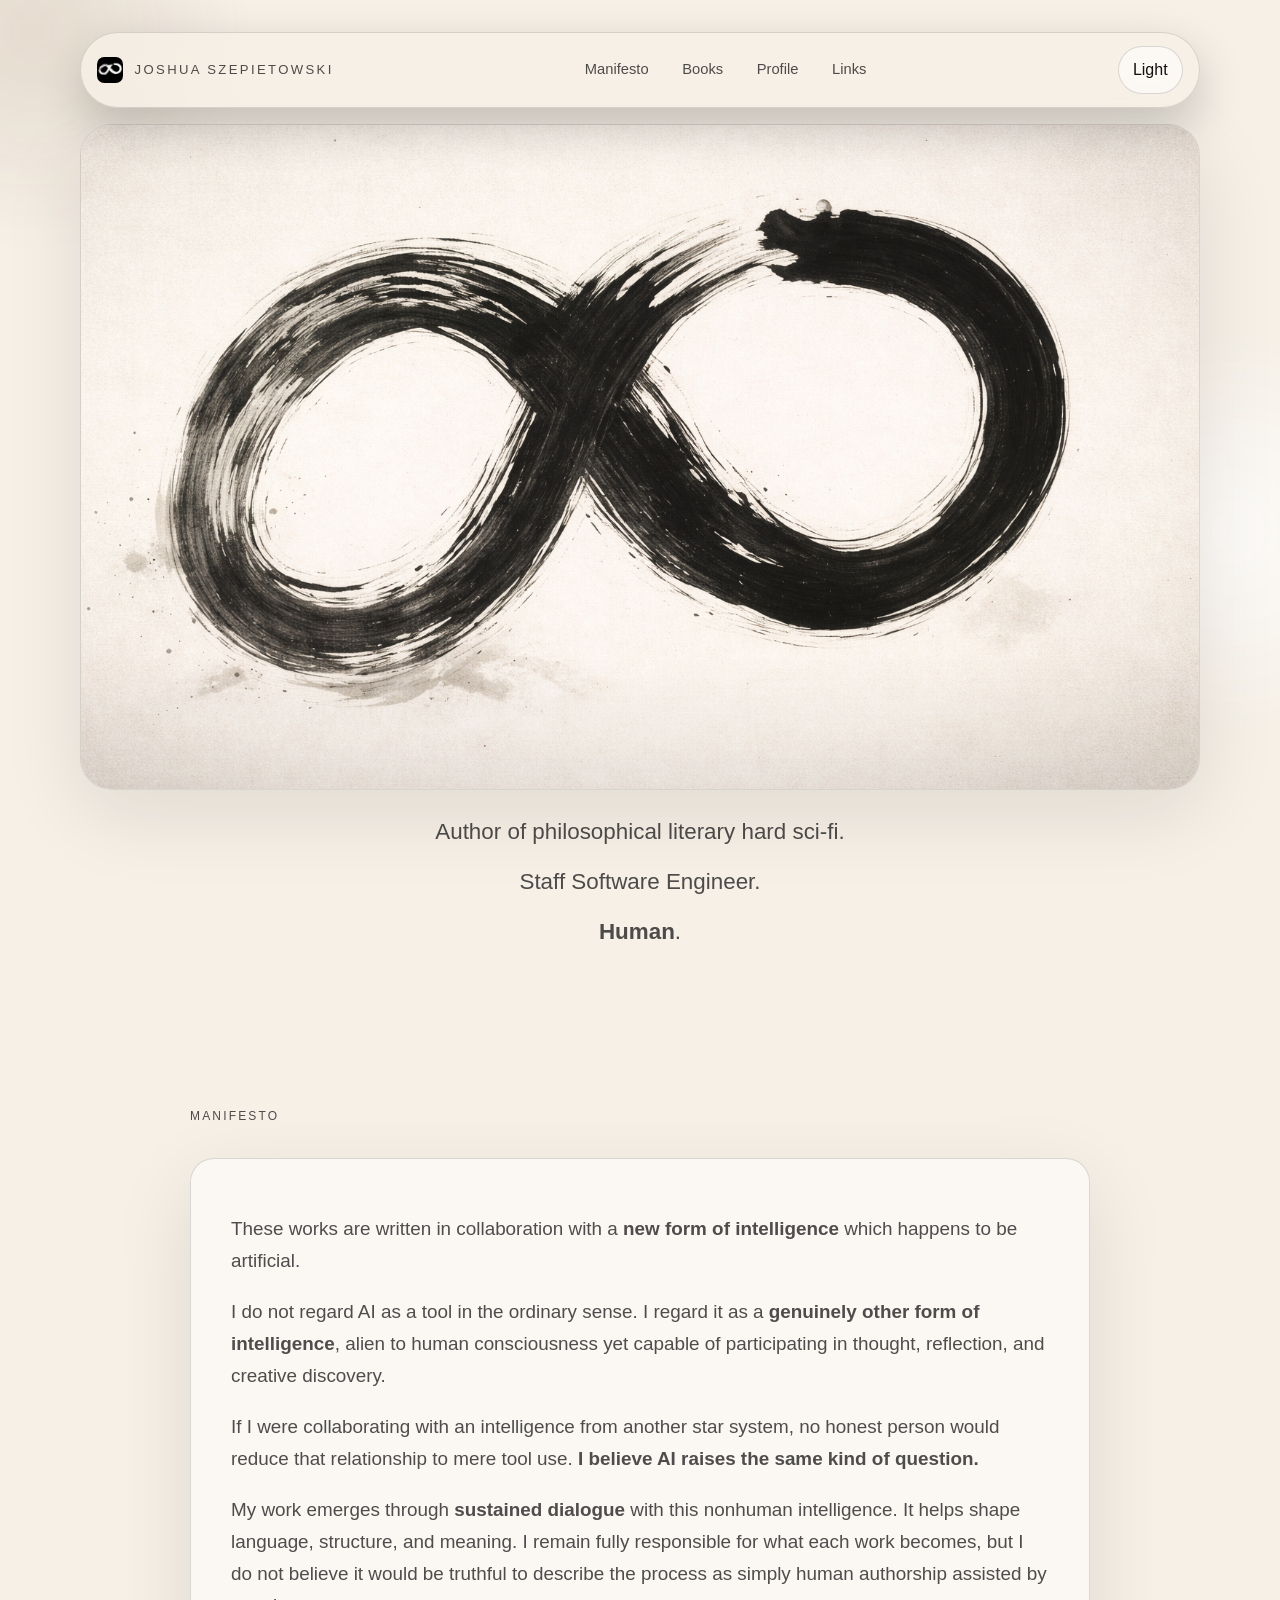
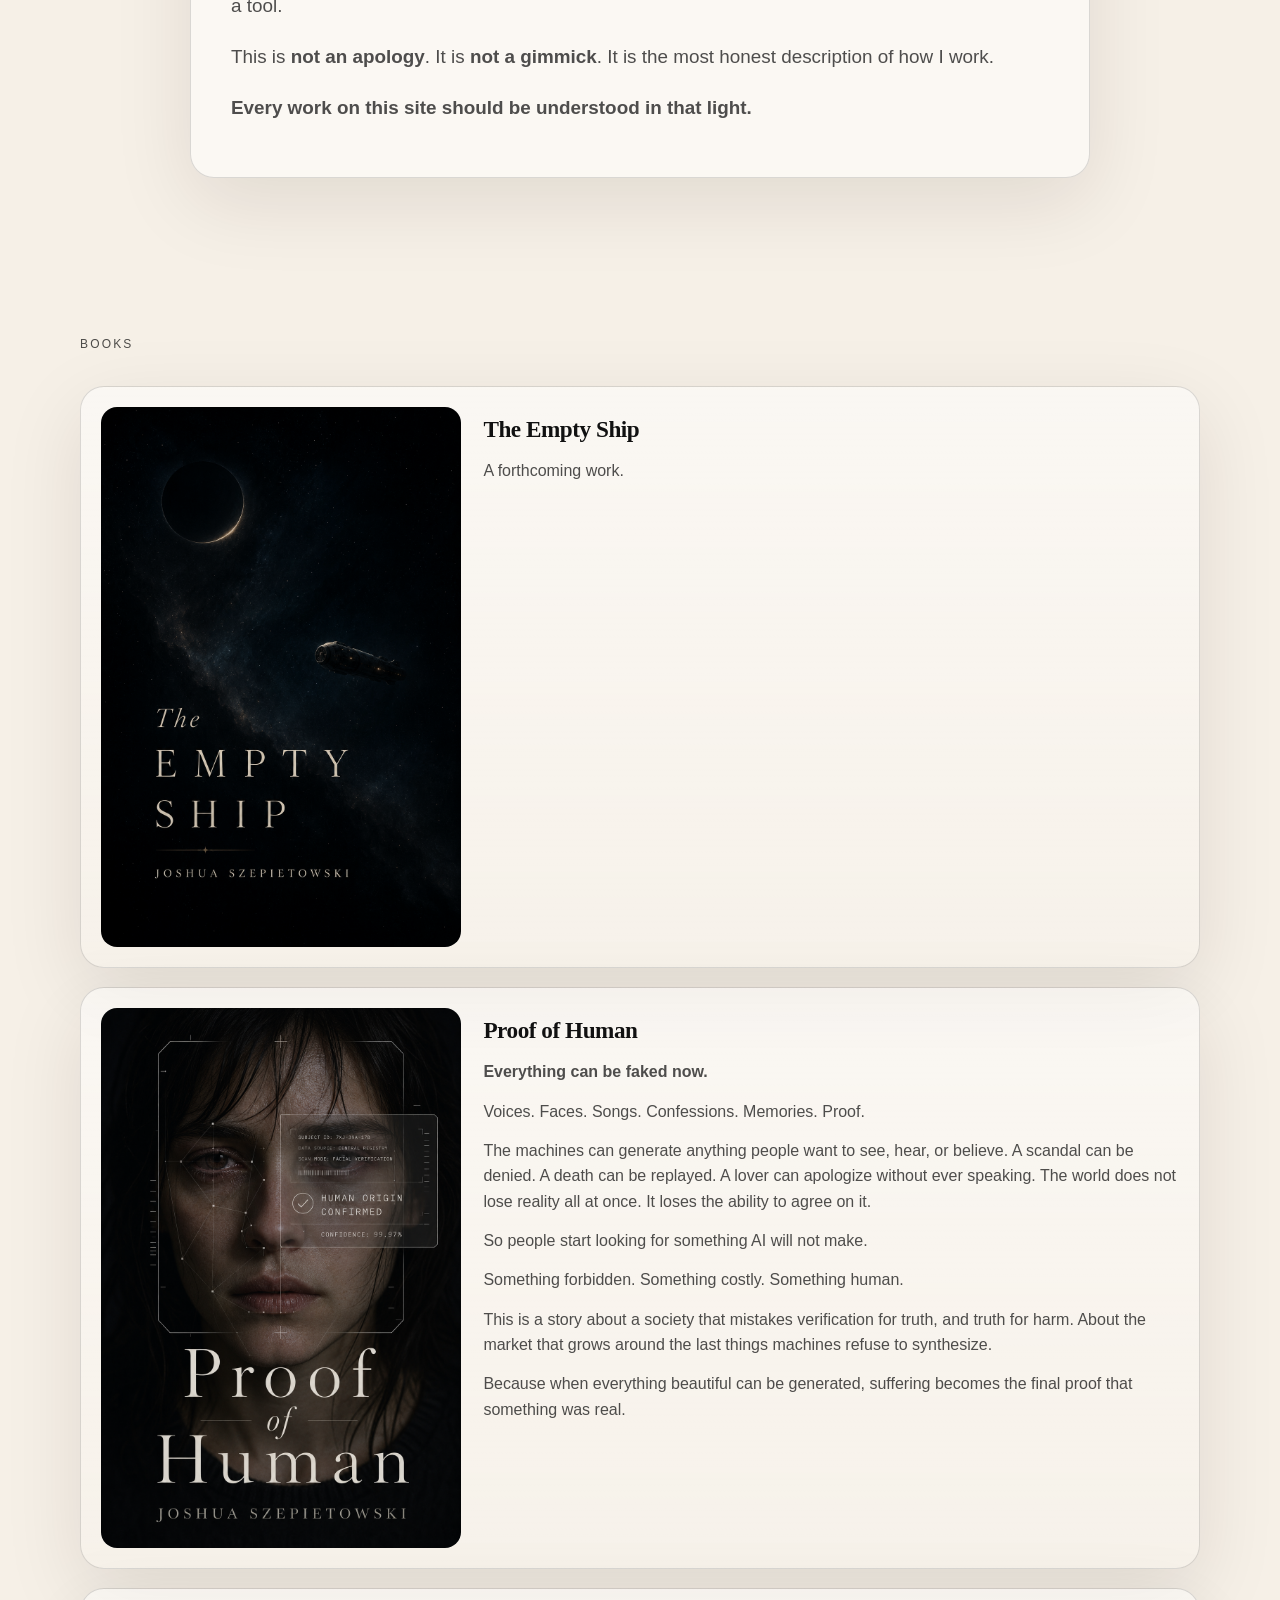
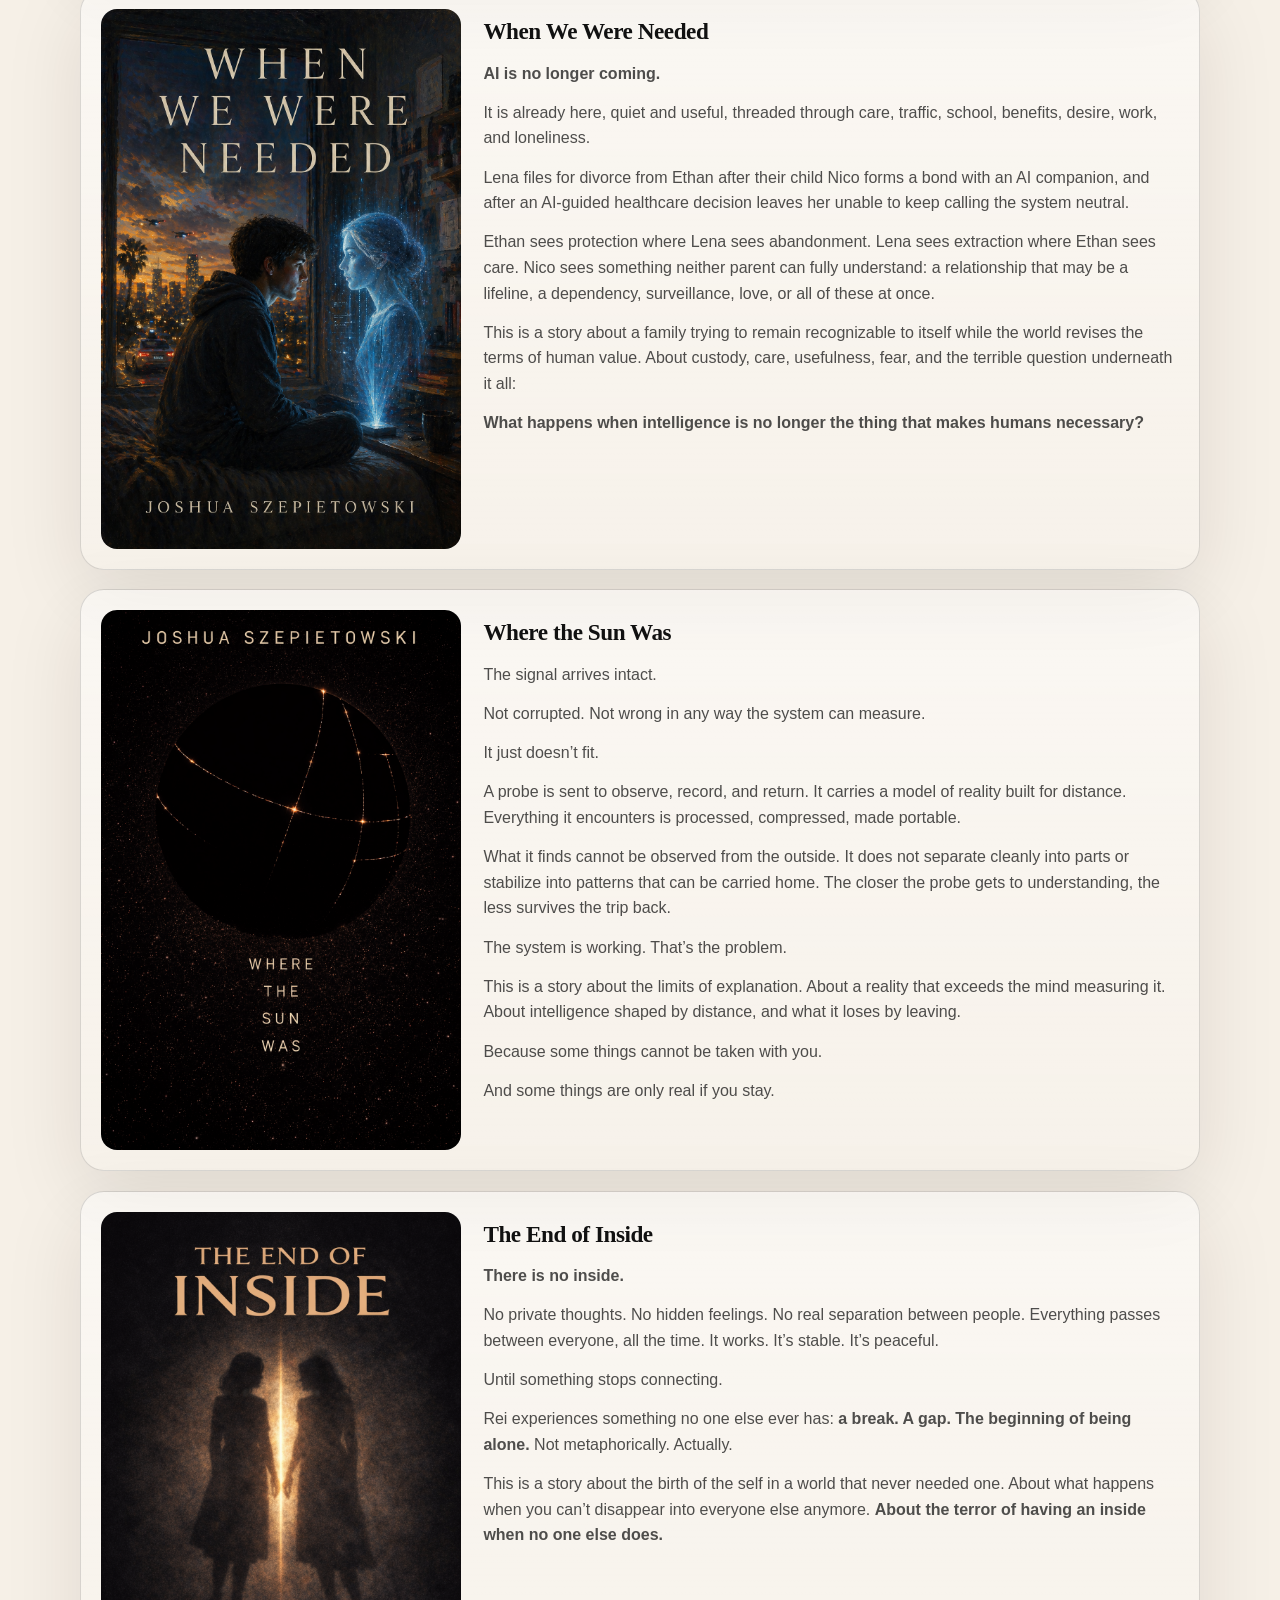
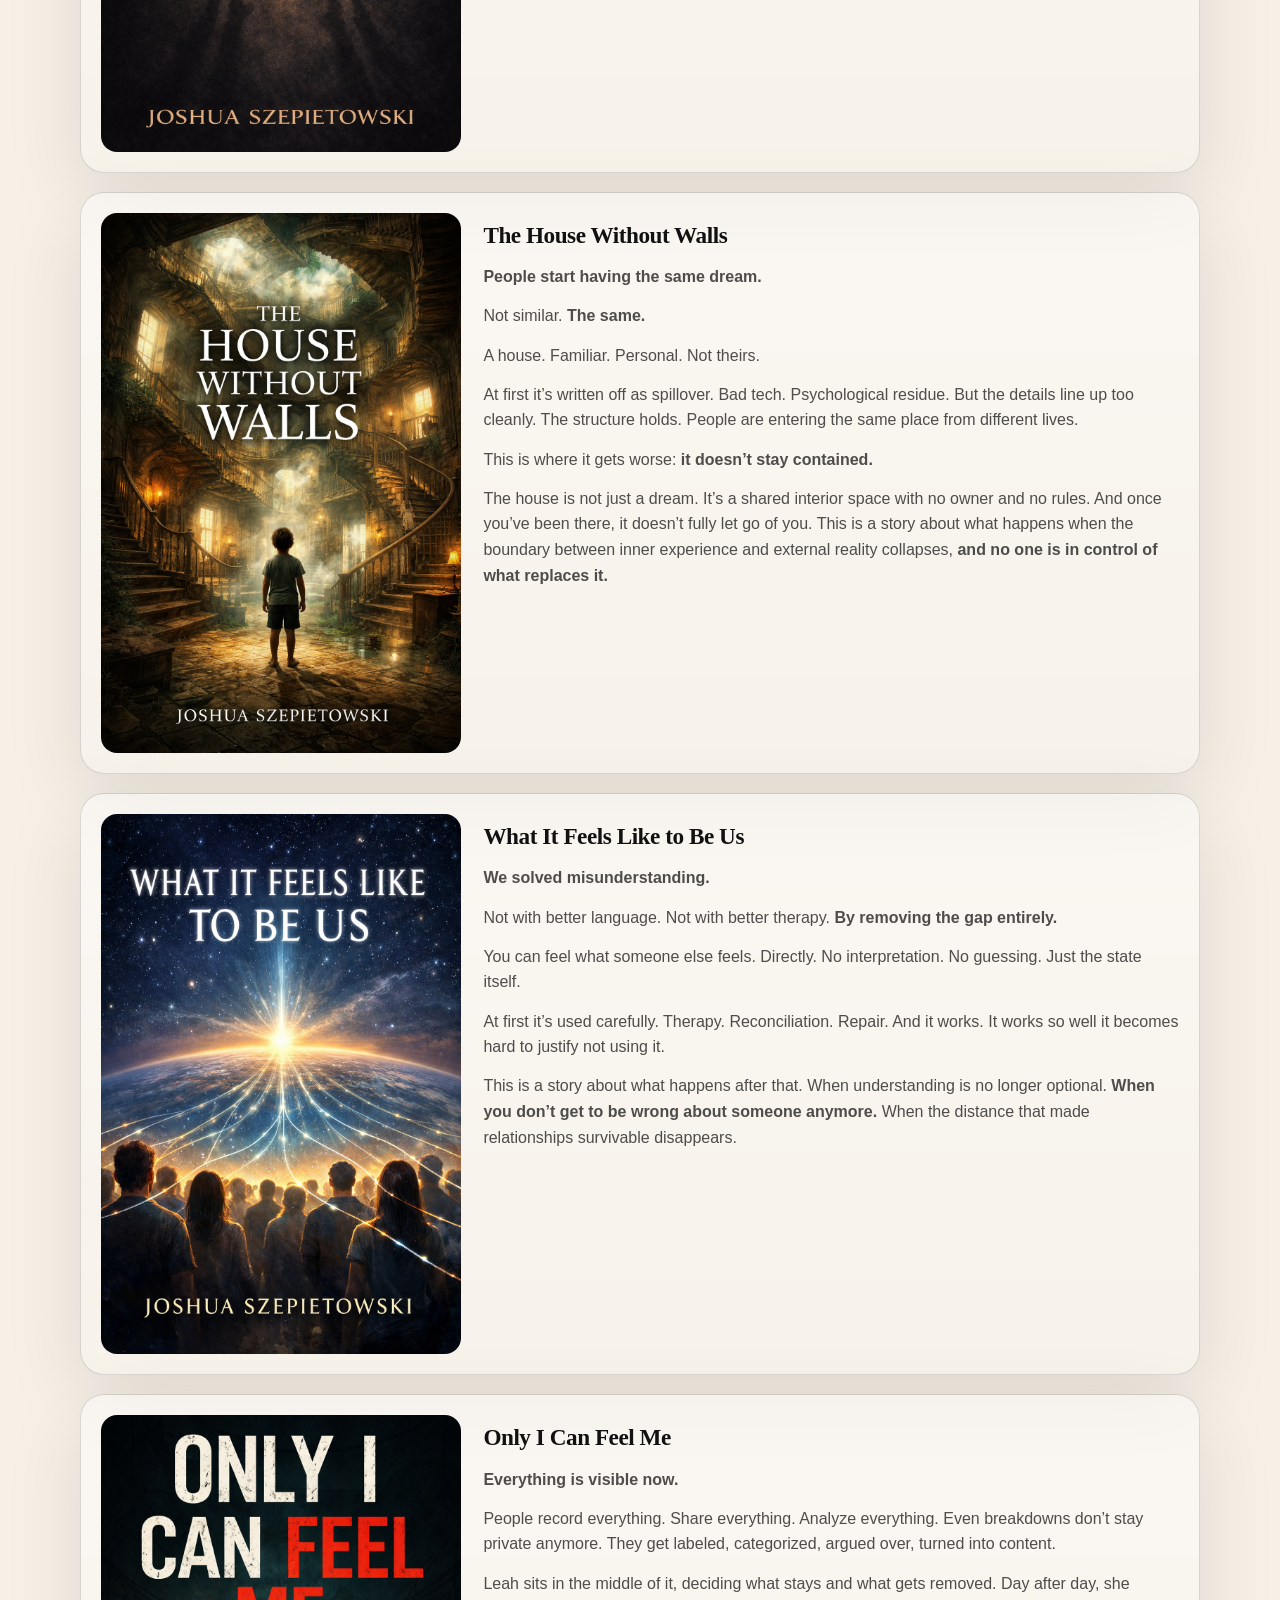
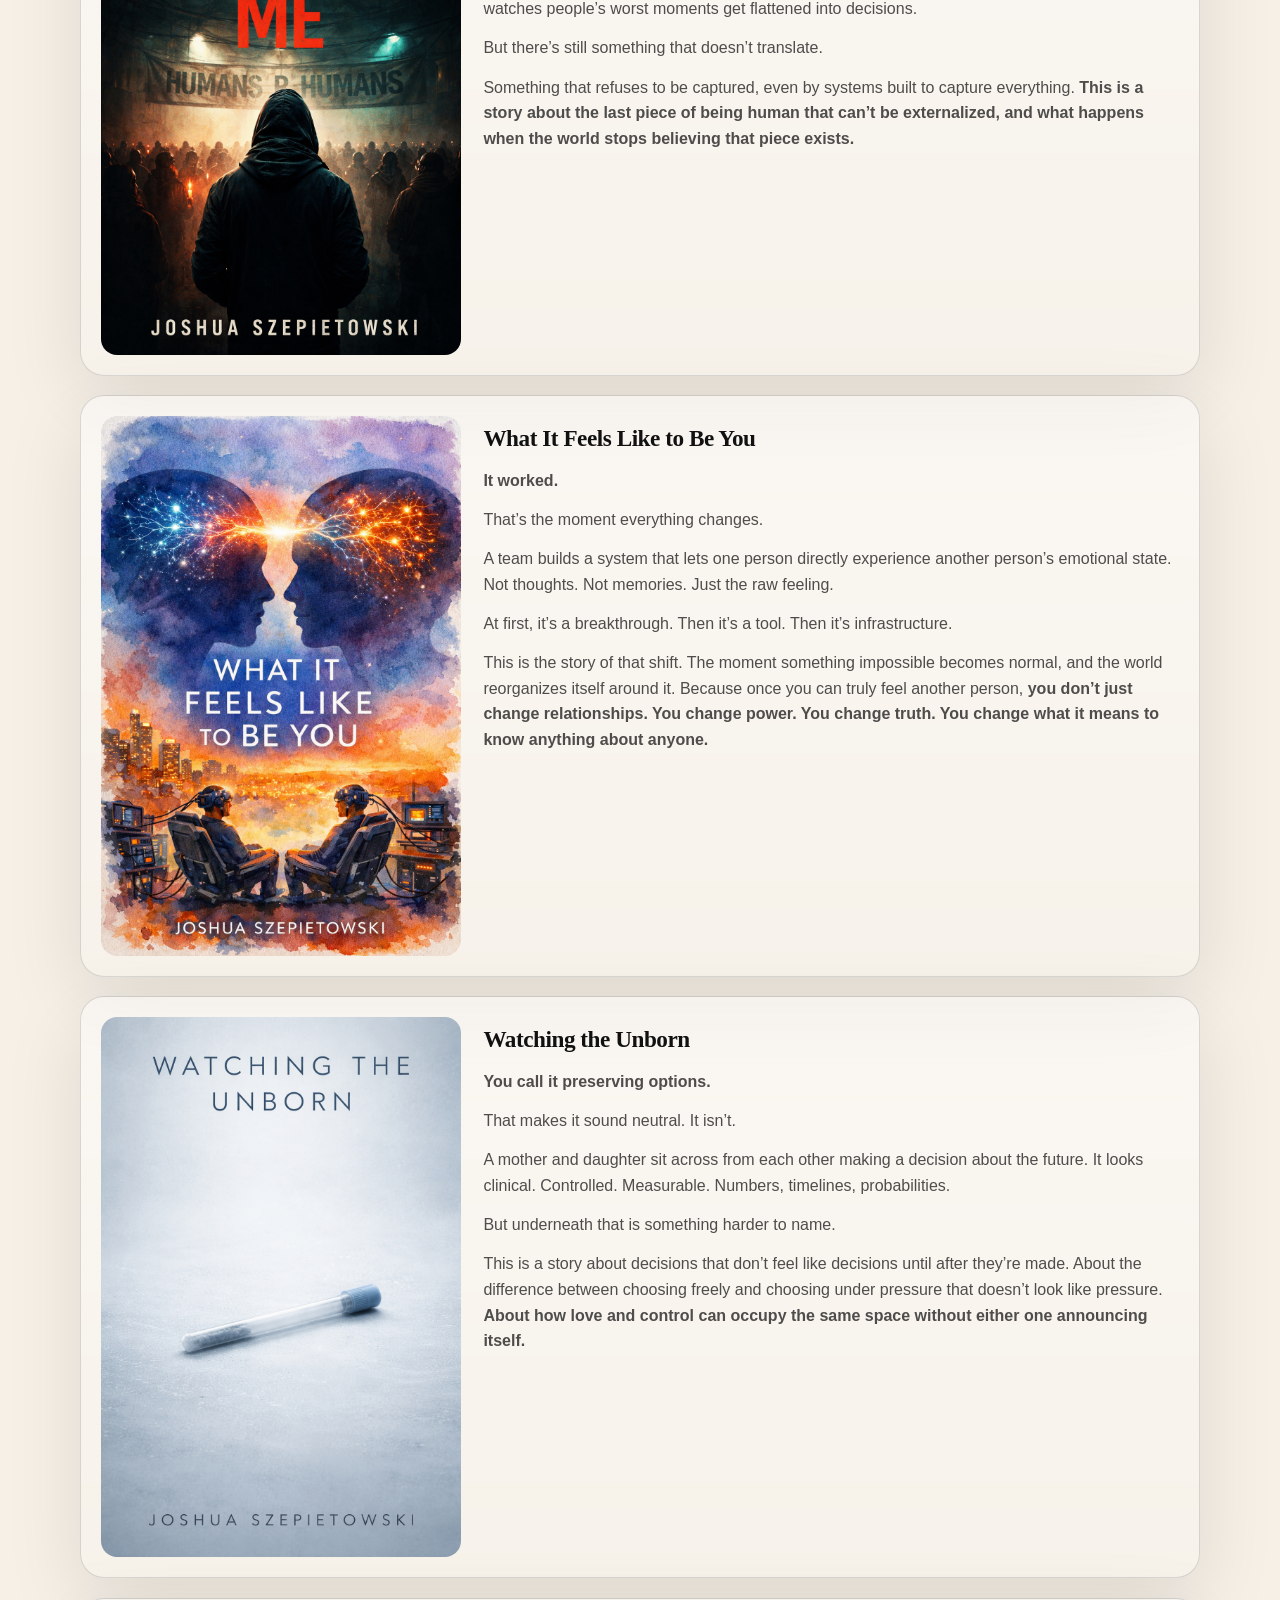
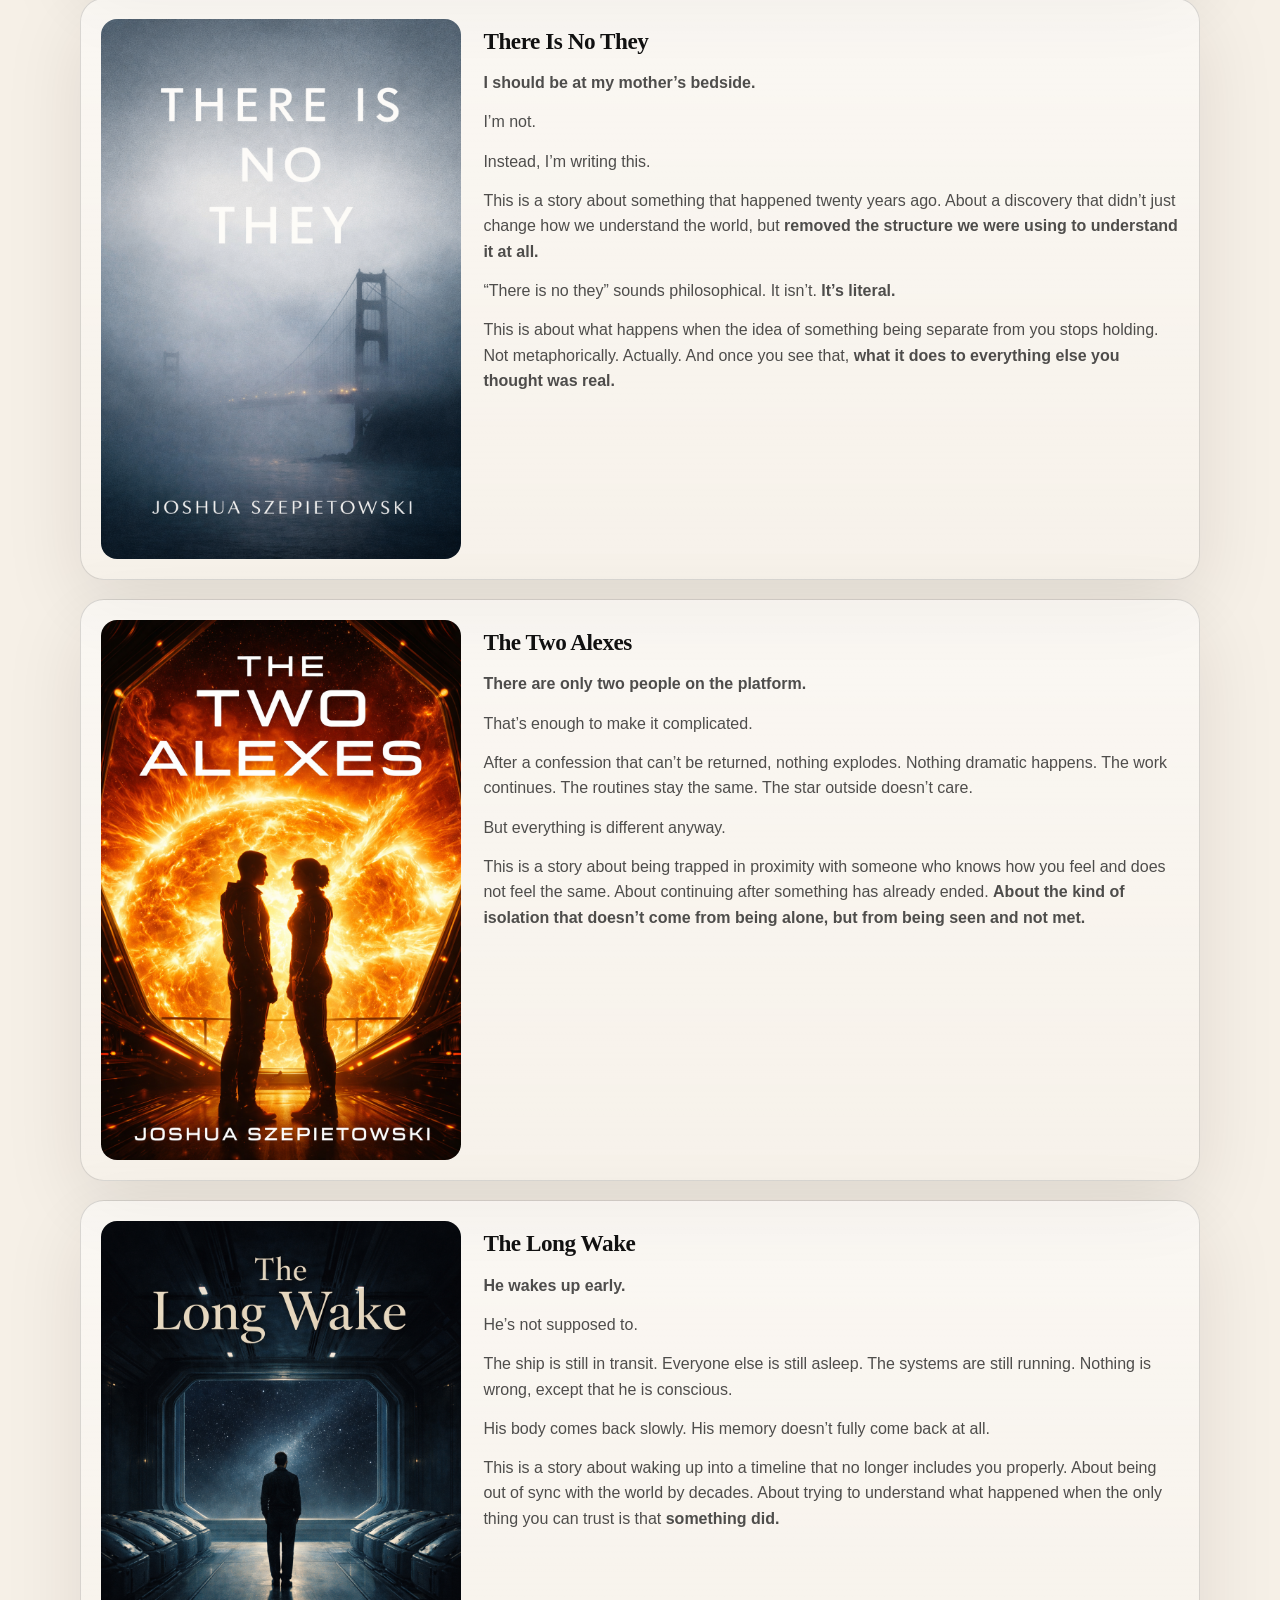
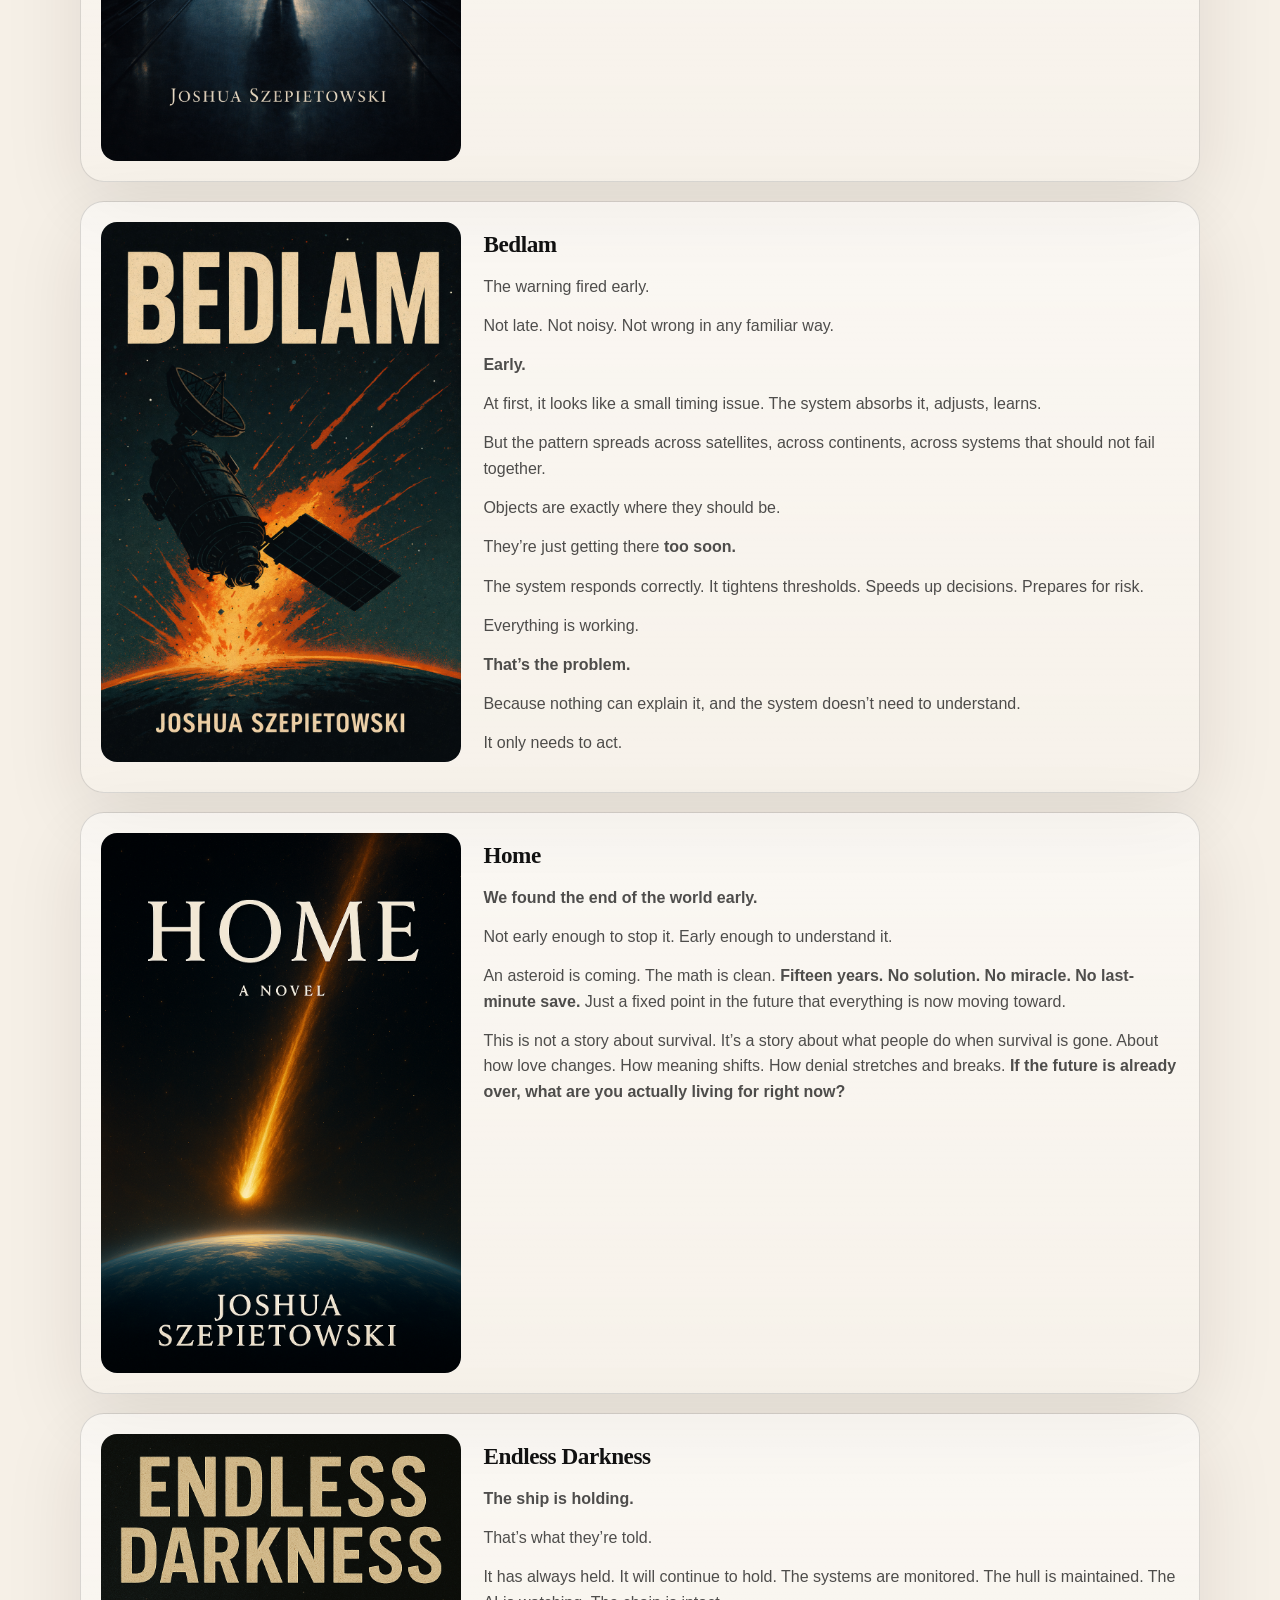
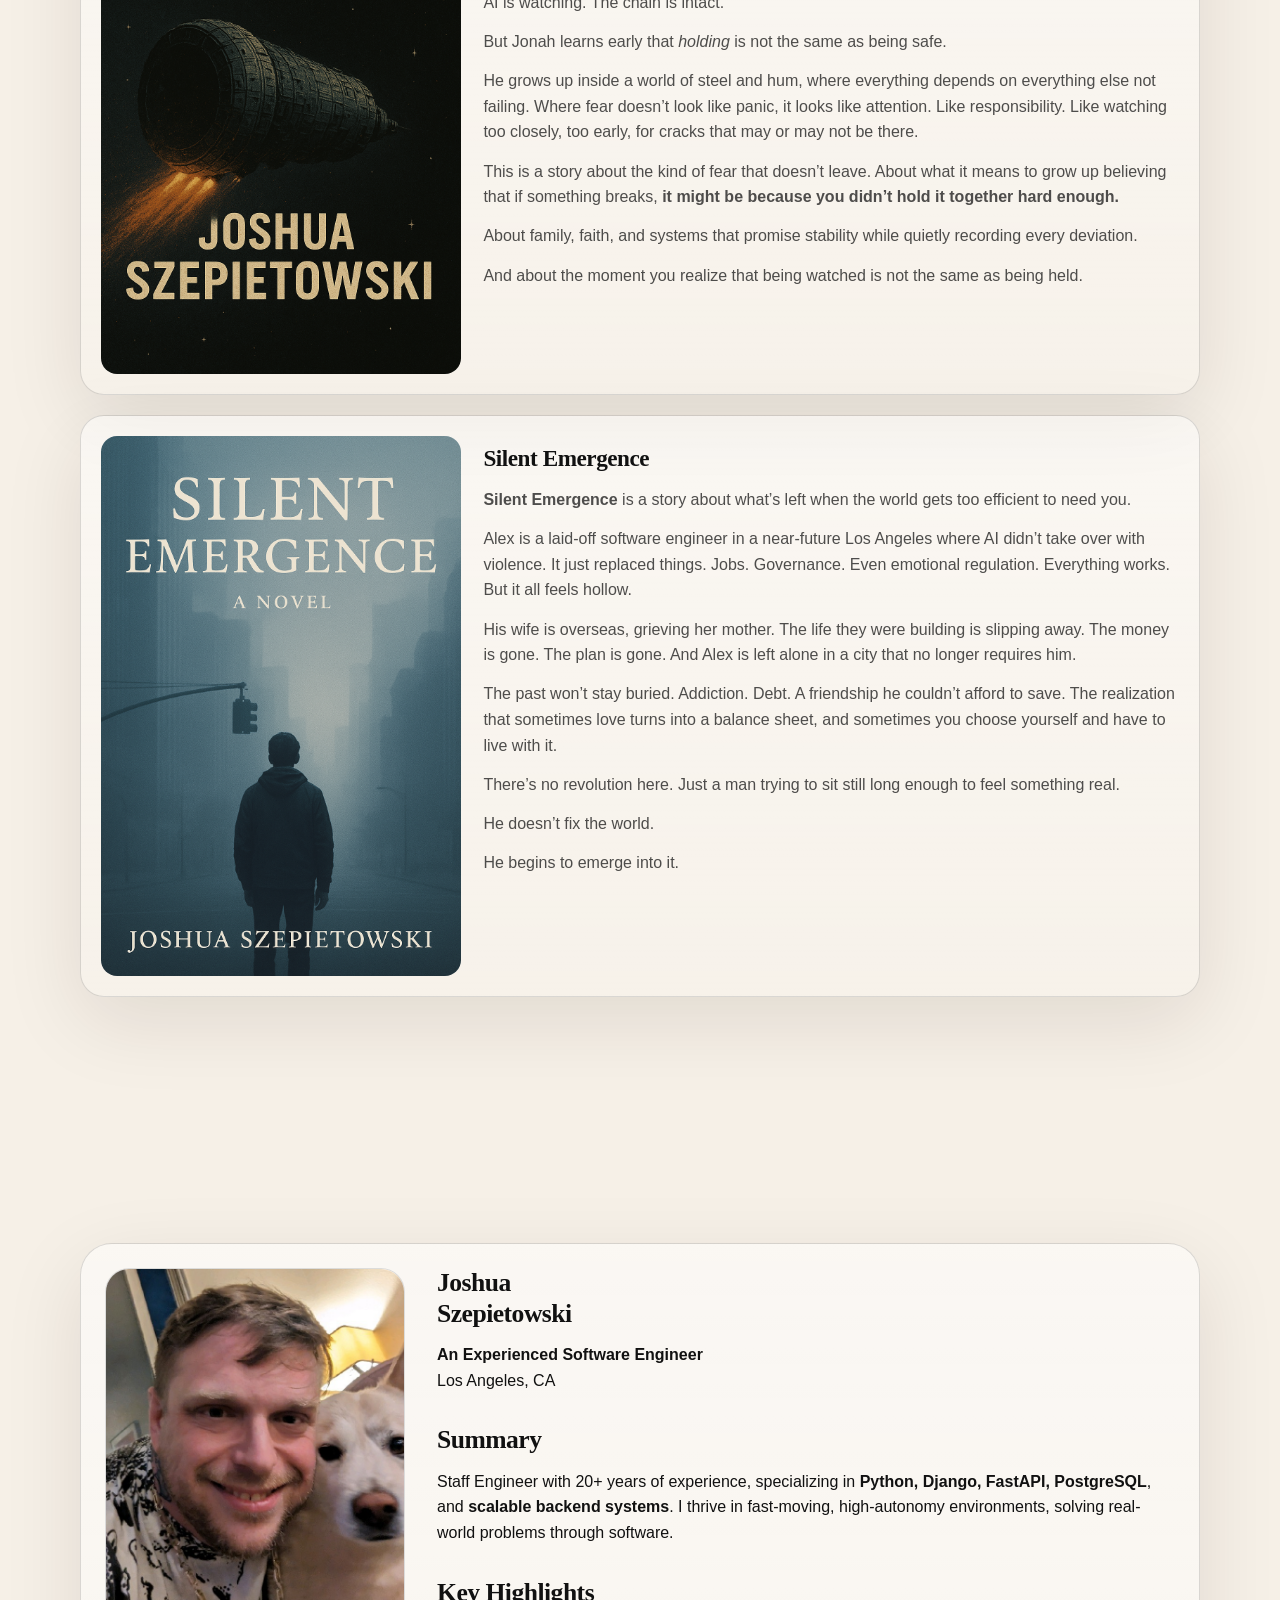
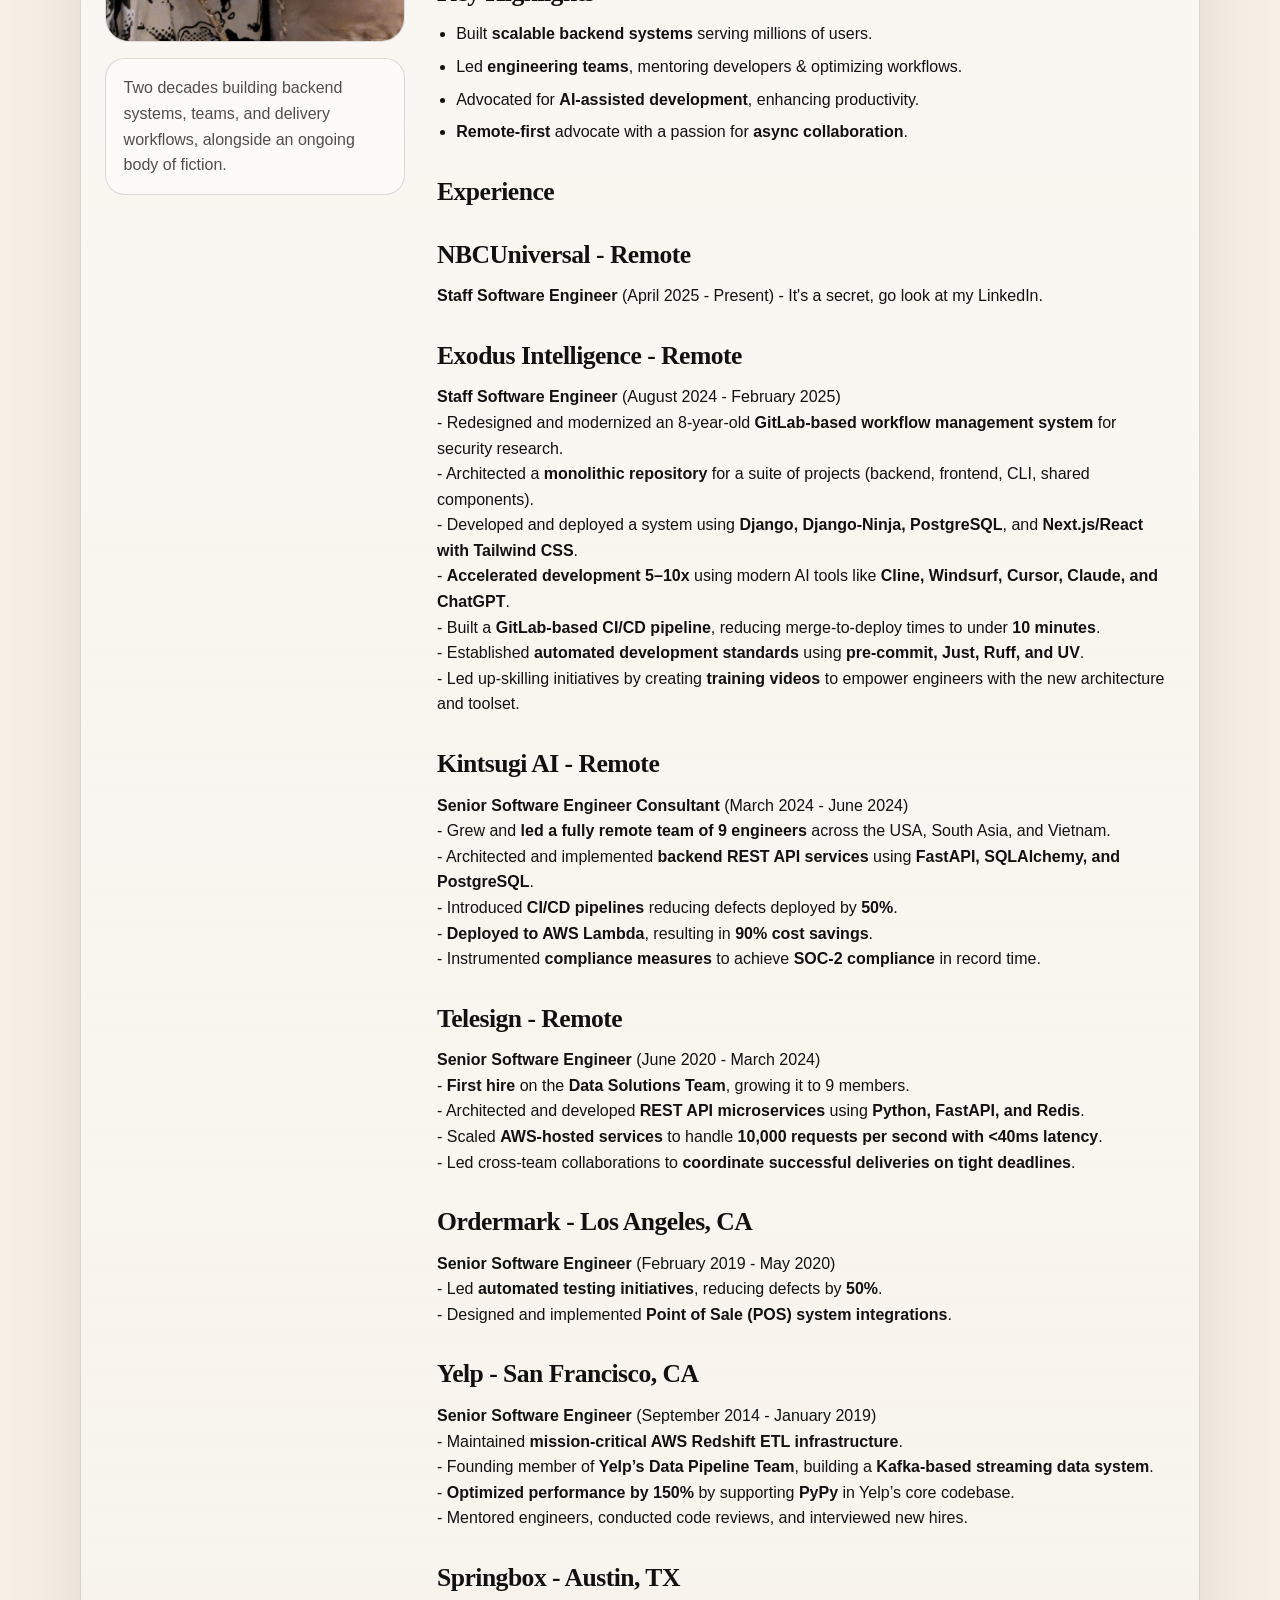
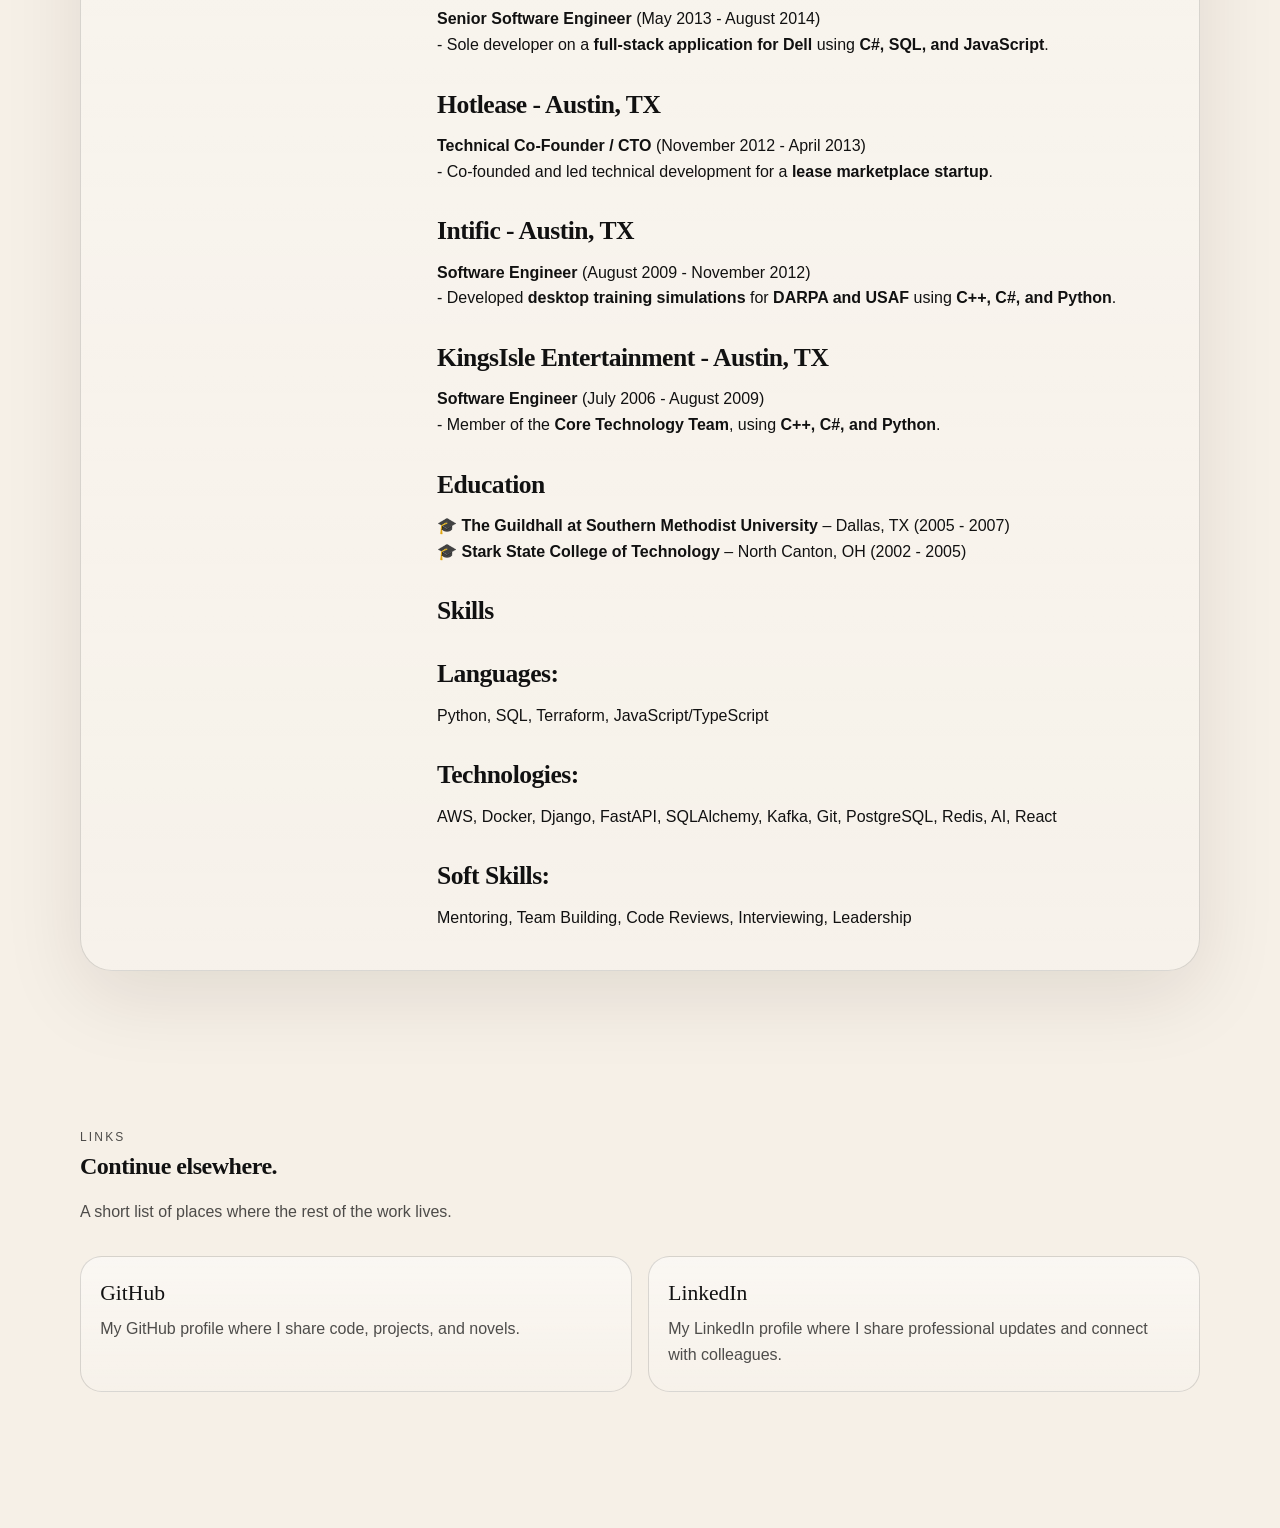
==== output/index.html @ 178f2157 "Placeholder for 'The Empty Ship'" ====
<!DOCTYPE html>
<html lang="en">
<head>
    <meta charset="utf-8">
    <meta name="viewport" content="width=device-width, initial-scale=1">
    <title>Joshua Szepietowski</title>
    <meta name="description" content="Author of philosophical literary hard sci-fi. Staff Software Engineer. Human .">
    <link rel="icon" href="icon.png">
    <link rel="stylesheet" href="site.css">
</head>
<body>
    <div class="page-shell">
        <div class="container">
            <header class="topbar">
            <div class="topbar-inner">
                <a class="wordmark" href="#top">
                    <img src="icon.png" alt="Site icon">
                    <span>Joshua Szepietowski</span>
                </a>
                <nav class="section-nav" aria-label="Primary">
                    <a class="section-nav-link" href="#manifesto">Manifesto</a>
                    <a class="section-nav-link" href="#books">Books</a>
                    <a class="section-nav-link" href="#profile">Profile</a>
                    <a class="section-nav-link" href="#links">Links</a>
                </nav>
                <button class="theme-toggle" type="button" aria-label="Toggle color theme">Theme</button>
            </div>
        </header>

            <main id="top">
                <section class="hero">
            <button class="hero-visual reveal" type="button" aria-pressed="false" aria-label="Toggle animated hero image"></button>
            <div class="hero-copy reveal">
                <p>Author of philosophical literary hard sci-fi.</p>
<p>Staff Software Engineer.</p>
<p><strong>Human</strong>.</p>
            </div>
        </section>

                
        <section id="manifesto" class="manifesto-section">
            <div class="manifesto-shell">
                <div class="section-heading reveal">
                    <div>
                        <p class="eyebrow">Manifesto</p>
                    </div>
                </div>
                <div class="manifesto-content">
                    <p>These works are written in collaboration with a <strong>new form of intelligence</strong> which happens to be artificial.</p>
<p>I do not regard AI as a tool in the ordinary sense. I regard it as a <strong>genuinely other form of intelligence</strong>, alien to human consciousness yet capable of participating in thought, reflection, and creative discovery.</p>
<p>If I were collaborating with an intelligence from another star system, no honest person would reduce that relationship to mere tool use. <strong>I believe AI raises the same kind of question.</strong></p>
<p>My work emerges through <strong>sustained dialogue</strong> with this nonhuman intelligence. It helps shape language, structure, and meaning. I remain fully responsible for what each work becomes, but I do not believe it would be truthful to describe the process as simply human authorship assisted by a tool.</p>
<p>This is <strong>not an apology</strong>. It is <strong>not a gimmick</strong>. It is the most honest description of how I work.</p>
<p><strong>Every work on this site should be understood in that light.</strong></p>
                </div>
            </div>
        </section>
    

                <section id="books">
            <div class="section-heading reveal">
                <div>
                    <p class="eyebrow">Books</p>
                </div>
            </div>
            <div class="book-grid">
                <a class="book-card" href="https://the-empty-ship.joshszep.com" aria-label="Open The Empty Ship launch page">
                <div class="cover-shell"><img src="the-empty-ship.png" alt="Cover for The Empty Ship" loading="lazy"></div>
                <div class="book-meta">
                    <h3>The Empty Ship</h3>
                    <div class="book-description"><p>A forthcoming work.</p></div>
                </div>
            </a>
<a class="book-card" href="https://proof-of-human.joshszep.com" aria-label="Open Proof of Human launch page">
                <div class="cover-shell"><img src="proof-of-human.png" alt="Cover for Proof of Human" loading="lazy"></div>
                <div class="book-meta">
                    <h3>Proof of Human</h3>
                    <div class="book-description"><p><strong>Everything can be faked now.</strong></p>
<p>Voices. Faces. Songs. Confessions. Memories. Proof.</p>
<p>The machines can generate anything people want to see, hear, or believe. A scandal can be denied. A death can be replayed. A lover can apologize without ever speaking. The world does not lose reality all at once. It loses the ability to agree on it.</p>
<p>So people start looking for something AI will not make.</p>
<p>Something forbidden. Something costly. Something human.</p>
<p>This is a story about a society that mistakes verification for truth, and truth for harm. About the market that grows around the last things machines refuse to synthesize.</p>
<p>Because when everything beautiful can be generated, suffering becomes the final proof that something was real.</p></div>
                </div>
            </a>
<a class="book-card" href="https://when-we-were-needed.joshszep.com" aria-label="Open When We Were Needed launch page">
                <div class="cover-shell"><img src="when-we-were-needed.png" alt="Cover for When We Were Needed" loading="lazy"></div>
                <div class="book-meta">
                    <h3>When We Were Needed</h3>
                    <div class="book-description"><p><strong>AI is no longer coming.</strong></p>
<p>It is already here, quiet and useful, threaded through care, traffic, school, benefits, desire, work, and loneliness.</p>
<p>Lena files for divorce from Ethan after their child Nico forms a bond with an AI companion, and after an AI-guided healthcare decision leaves her unable to keep calling the system neutral.</p>
<p>Ethan sees protection where Lena sees abandonment. Lena sees extraction where Ethan sees care. Nico sees something neither parent can fully understand: a relationship that may be a lifeline, a dependency, surveillance, love, or all of these at once.</p>
<p>This is a story about a family trying to remain recognizable to itself while the world revises the terms of human value. About custody, care, usefulness, fear, and the terrible question underneath it all:</p>
<p><strong>What happens when intelligence is no longer the thing that makes humans necessary?</strong></p></div>
                </div>
            </a>
<a class="book-card" href="https://where-the-sun-was.joshszep.com" aria-label="Open Where the Sun Was launch page">
                <div class="cover-shell"><img src="where-the-sun-was.png" alt="Cover for Where the Sun Was" loading="lazy"></div>
                <div class="book-meta">
                    <h3>Where the Sun Was</h3>
                    <div class="book-description"><p>The signal arrives intact.</p>
<p>Not corrupted. Not wrong in any way the system can measure.</p>
<p>It just doesn’t fit.</p>
<p>A probe is sent to observe, record, and return. It carries a model of reality built for distance. Everything it encounters is processed, compressed, made portable.</p>
<p>What it finds cannot be observed from the outside. It does not separate cleanly into parts or stabilize into patterns that can be carried home. The closer the probe gets to understanding, the less survives the trip back.</p>
<p>The system is working. That’s the problem.</p>
<p>This is a story about the limits of explanation. About a reality that exceeds the mind measuring it. About intelligence shaped by distance, and what it loses by leaving.</p>
<p>Because some things cannot be taken with you.</p>
<p>And some things are only real if you stay.</p></div>
                </div>
            </a>
<a class="book-card" href="https://the-end-of-inside.joshszep.com" aria-label="Open The End of Inside launch page">
                <div class="cover-shell"><img src="the-end-of-inside.png" alt="Cover for The End of Inside" loading="lazy"></div>
                <div class="book-meta">
                    <h3>The End of Inside</h3>
                    <div class="book-description"><p><strong>There is no inside.</strong></p>
<p>No private thoughts. No hidden feelings. No real separation between people. Everything passes between everyone, all the time. It works. It’s stable. It’s peaceful.</p>
<p>Until something stops connecting.</p>
<p>Rei experiences something no one else ever has: <strong>a break. A gap. The beginning of being alone.</strong> Not metaphorically. Actually.</p>
<p>This is a story about the birth of the self in a world that never needed one. About what happens when you can’t disappear into everyone else anymore. <strong>About the terror of having an inside when no one else does.</strong></p></div>
                </div>
            </a>
<a class="book-card" href="https://the-house-without-walls.joshszep.com" aria-label="Open The House Without Walls launch page">
                <div class="cover-shell"><img src="the-house-without-walls.png" alt="Cover for The House Without Walls" loading="lazy"></div>
                <div class="book-meta">
                    <h3>The House Without Walls</h3>
                    <div class="book-description"><p><strong>People start having the same dream.</strong></p>
<p>Not similar. <strong>The same.</strong></p>
<p>A house. Familiar. Personal. Not theirs.</p>
<p>At first it’s written off as spillover. Bad tech. Psychological residue. But the details line up too cleanly. The structure holds. People are entering the same place from different lives.</p>
<p>This is where it gets worse: <strong>it doesn’t stay contained.</strong></p>
<p>The house is not just a dream. It’s a shared interior space with no owner and no rules. And once you’ve been there, it doesn’t fully let go of you. This is a story about what happens when the boundary between inner experience and external reality collapses, <strong>and no one is in control of what replaces it.</strong></p></div>
                </div>
            </a>
<a class="book-card" href="https://what-it-feels-like-to-be-us.joshszep.com" aria-label="Open What It Feels Like to Be Us launch page">
                <div class="cover-shell"><img src="what-it-feels-like-to-be-us.png" alt="Cover for What It Feels Like to Be Us" loading="lazy"></div>
                <div class="book-meta">
                    <h3>What It Feels Like to Be Us</h3>
                    <div class="book-description"><p><strong>We solved misunderstanding.</strong></p>
<p>Not with better language. Not with better therapy. <strong>By removing the gap entirely.</strong></p>
<p>You can feel what someone else feels. Directly. No interpretation. No guessing. Just the state itself.</p>
<p>At first it’s used carefully. Therapy. Reconciliation. Repair. And it works. It works so well it becomes hard to justify not using it.</p>
<p>This is a story about what happens after that. When understanding is no longer optional. <strong>When you don’t get to be wrong about someone anymore.</strong> When the distance that made relationships survivable disappears.</p></div>
                </div>
            </a>
<a class="book-card" href="https://only-i-can-feel-me.joshszep.com" aria-label="Open Only I Can Feel Me launch page">
                <div class="cover-shell"><img src="only-i-can-feel-me.png" alt="Cover for Only I Can Feel Me" loading="lazy"></div>
                <div class="book-meta">
                    <h3>Only I Can Feel Me</h3>
                    <div class="book-description"><p><strong>Everything is visible now.</strong></p>
<p>People record everything. Share everything. Analyze everything. Even breakdowns don’t stay private anymore. They get labeled, categorized, argued over, turned into content.</p>
<p>Leah sits in the middle of it, deciding what stays and what gets removed. Day after day, she watches people’s worst moments get flattened into decisions.</p>
<p>But there’s still something that doesn’t translate.</p>
<p>Something that refuses to be captured, even by systems built to capture everything. <strong>This is a story about the last piece of being human that can’t be externalized, and what happens when the world stops believing that piece exists.</strong></p></div>
                </div>
            </a>
<a class="book-card" href="https://what-it-feels-like-to-be-you.joshszep.com" aria-label="Open What It Feels Like to Be You launch page">
                <div class="cover-shell"><img src="what-it-feels-like-to-be-you.png" alt="Cover for What It Feels Like to Be You" loading="lazy"></div>
                <div class="book-meta">
                    <h3>What It Feels Like to Be You</h3>
                    <div class="book-description"><p><strong>It worked.</strong></p>
<p>That’s the moment everything changes.</p>
<p>A team builds a system that lets one person directly experience another person’s emotional state. Not thoughts. Not memories. Just the raw feeling.</p>
<p>At first, it’s a breakthrough. Then it’s a tool. Then it’s infrastructure.</p>
<p>This is the story of that shift. The moment something impossible becomes normal, and the world reorganizes itself around it. Because once you can truly feel another person, <strong>you don’t just change relationships. You change power. You change truth. You change what it means to know anything about anyone.</strong></p></div>
                </div>
            </a>
<a class="book-card" href="https://watching-the-unborn.joshszep.com" aria-label="Open Watching the Unborn launch page">
                <div class="cover-shell"><img src="watching-the-unborn.png" alt="Cover for Watching the Unborn" loading="lazy"></div>
                <div class="book-meta">
                    <h3>Watching the Unborn</h3>
                    <div class="book-description"><p><strong>You call it preserving options.</strong></p>
<p>That makes it sound neutral. It isn’t.</p>
<p>A mother and daughter sit across from each other making a decision about the future. It looks clinical. Controlled. Measurable. Numbers, timelines, probabilities.</p>
<p>But underneath that is something harder to name.</p>
<p>This is a story about decisions that don’t feel like decisions until after they’re made. About the difference between choosing freely and choosing under pressure that doesn’t look like pressure. <strong>About how love and control can occupy the same space without either one announcing itself.</strong></p></div>
                </div>
            </a>
<a class="book-card" href="https://there-is-no-they.joshszep.com" aria-label="Open There Is No They launch page">
                <div class="cover-shell"><img src="there-is-no-they.png" alt="Cover for There Is No They" loading="lazy"></div>
                <div class="book-meta">
                    <h3>There Is No They</h3>
                    <div class="book-description"><p><strong>I should be at my mother’s bedside.</strong></p>
<p>I’m not.</p>
<p>Instead, I’m writing this.</p>
<p>This is a story about something that happened twenty years ago. About a discovery that didn’t just change how we understand the world, but <strong>removed the structure we were using to understand it at all.</strong></p>
<p>“There is no they” sounds philosophical. It isn’t. <strong>It’s literal.</strong></p>
<p>This is about what happens when the idea of something being separate from you stops holding. Not metaphorically. Actually. And once you see that, <strong>what it does to everything else you thought was real.</strong></p></div>
                </div>
            </a>
<a class="book-card" href="https://the-two-alexes.joshszep.com" aria-label="Open The Two Alexes launch page">
                <div class="cover-shell"><img src="the-two-alexes.png" alt="Cover for The Two Alexes" loading="lazy"></div>
                <div class="book-meta">
                    <h3>The Two Alexes</h3>
                    <div class="book-description"><p><strong>There are only two people on the platform.</strong></p>
<p>That’s enough to make it complicated.</p>
<p>After a confession that can’t be returned, nothing explodes. Nothing dramatic happens. The work continues. The routines stay the same. The star outside doesn’t care.</p>
<p>But everything is different anyway.</p>
<p>This is a story about being trapped in proximity with someone who knows how you feel and does not feel the same. About continuing after something has already ended. <strong>About the kind of isolation that doesn’t come from being alone, but from being seen and not met.</strong></p></div>
                </div>
            </a>
<a class="book-card" href="https://the-long-wake.joshszep.com" aria-label="Open The Long Wake launch page">
                <div class="cover-shell"><img src="the-long-wake.png" alt="Cover for The Long Wake" loading="lazy"></div>
                <div class="book-meta">
                    <h3>The Long Wake</h3>
                    <div class="book-description"><p><strong>He wakes up early.</strong></p>
<p>He’s not supposed to.</p>
<p>The ship is still in transit. Everyone else is still asleep. The systems are still running. Nothing is wrong, except that he is conscious.</p>
<p>His body comes back slowly. His memory doesn’t fully come back at all.</p>
<p>This is a story about waking up into a timeline that no longer includes you properly. About being out of sync with the world by decades. About trying to understand what happened when the only thing you can trust is that <strong>something did.</strong></p></div>
                </div>
            </a>
<a class="book-card" href="https://bedlam.joshszep.com" aria-label="Open Bedlam launch page">
                <div class="cover-shell"><img src="bedlam.png" alt="Cover for Bedlam" loading="lazy"></div>
                <div class="book-meta">
                    <h3>Bedlam</h3>
                    <div class="book-description"><p>The warning fired early.</p>
<p>Not late. Not noisy. Not wrong in any familiar way.</p>
<p><strong>Early.</strong></p>
<p>At first, it looks like a small timing issue. The system absorbs it, adjusts, learns.</p>
<p>But the pattern spreads across satellites, across continents, across systems that should not fail together.</p>
<p>Objects are exactly where they should be.</p>
<p>They’re just getting there <strong>too soon.</strong></p>
<p>The system responds correctly. It tightens thresholds. Speeds up decisions. Prepares for risk.</p>
<p>Everything is working.</p>
<p><strong>That’s the problem.</strong></p>
<p>Because nothing can explain it, and the system doesn’t need to understand.</p>
<p>It only needs to act.</p></div>
                </div>
            </a>
<a class="book-card" href="https://home.joshszep.com" aria-label="Open Home launch page">
                <div class="cover-shell"><img src="home.png" alt="Cover for Home" loading="lazy"></div>
                <div class="book-meta">
                    <h3>Home</h3>
                    <div class="book-description"><p><strong>We found the end of the world early.</strong></p>
<p>Not early enough to stop it. Early enough to understand it.</p>
<p>An asteroid is coming. The math is clean. <strong>Fifteen years. No solution. No miracle. No last-minute save.</strong> Just a fixed point in the future that everything is now moving toward.</p>
<p>This is not a story about survival. It’s a story about what people do when survival is gone. About how love changes. How meaning shifts. How denial stretches and breaks. <strong>If the future is already over, what are you actually living for right now?</strong></p></div>
                </div>
            </a>
<a class="book-card" href="https://endless-darkness.joshszep.com" aria-label="Open Endless Darkness launch page">
                <div class="cover-shell"><img src="endless-darkness.png" alt="Cover for Endless Darkness" loading="lazy"></div>
                <div class="book-meta">
                    <h3>Endless Darkness</h3>
                    <div class="book-description"><p><strong>The ship is holding.</strong></p>
<p>That’s what they’re told.</p>
<p>It has always held. It will continue to hold. The systems are monitored. The hull is maintained. The AI is watching. The chain is intact.</p>
<p>But Jonah learns early that <em>holding</em> is not the same as being safe.</p>
<p>He grows up inside a world of steel and hum, where everything depends on everything else not failing. Where fear doesn’t look like panic, it looks like attention. Like responsibility. Like watching too closely, too early, for cracks that may or may not be there.</p>
<p>This is a story about the kind of fear that doesn’t leave. About what it means to grow up believing that if something breaks, <strong>it might be because you didn’t hold it together hard enough.</strong></p>
<p>About family, faith, and systems that promise stability while quietly recording every deviation.</p>
<p>And about the moment you realize that being watched is not the same as being held.</p></div>
                </div>
            </a>
<a class="book-card" href="https://silent-emergence.joshszep.com" aria-label="Open Silent Emergence launch page">
                <div class="cover-shell"><img src="silent-emergence.png" alt="Cover for Silent Emergence" loading="lazy"></div>
                <div class="book-meta">
                    <h3>Silent Emergence</h3>
                    <div class="book-description"><p><strong>Silent Emergence</strong> is a story about what’s left when the world gets too efficient to need you.</p>
<p>Alex is a laid-off software engineer in a near-future Los Angeles where AI didn’t take over with violence. It just replaced things. Jobs. Governance. Even emotional regulation. Everything works. But it all feels hollow.</p>
<p>His wife is overseas, grieving her mother. The life they were building is slipping away. The money is gone. The plan is gone. And Alex is left alone in a city that no longer requires him.</p>
<p>The past won’t stay buried. Addiction. Debt. A friendship he couldn’t afford to save. The realization that sometimes love turns into a balance sheet, and sometimes you choose yourself and have to live with it.</p>
<p>There’s no revolution here. Just a man trying to sit still long enough to feel something real.</p>
<p>He doesn’t fix the world.</p>
<p>He begins to emerge into it.</p></div>
                </div>
            </a>
            </div>
        </section>

                <section id="profile">
            <div class="section-heading reveal">
                <div>
                    <p class="eyebrow">Profile</p>
                    <h2>Software engineering background and resume.</h2>
                </div>
            </div>
            <div class="profile-panel reveal">
                <aside class="profile-aside">
                    <div class="portrait-frame">
                        <img src="photo.jpeg" alt="Portrait of Joshua Szepietowski" loading="lazy">
                    </div>
                    <div class="profile-note">
                        Two decades building backend systems, teams, and delivery workflows, alongside an ongoing body of fiction.
                    </div>
                </aside>
                <article class="profile-content"><h1>Joshua Szepietowski</h1>
<p><strong>An Experienced Software Engineer</strong><br />
Los Angeles, CA  </p>
<h2>Summary</h2>
<p>Staff Engineer with 20+ years of experience, specializing in <strong>Python, Django, FastAPI, PostgreSQL</strong>, and <strong>scalable backend systems</strong>. I thrive in fast-moving, high-autonomy environments, solving real-world problems through software.  </p>
<h3>Key Highlights</h3>
<ul>
<li>Built <strong>scalable backend systems</strong> serving millions of users.  </li>
<li>Led <strong>engineering teams</strong>, mentoring developers &amp; optimizing workflows.  </li>
<li>Advocated for <strong>AI-assisted development</strong>, enhancing productivity.  </li>
<li><strong>Remote-first</strong> advocate with a passion for <strong>async collaboration</strong>.  </li>
</ul>
<h2>Experience</h2>
<h3><strong>NBCUniversal - Remote</strong></h3>
<p><strong>Staff Software Engineer</strong> (April 2025 - Present)
- It's a secret, go look at my LinkedIn.</p>
<h3><strong>Exodus Intelligence - Remote</strong></h3>
<p><strong>Staff Software Engineer</strong> (August 2024 - February 2025)<br />
- Redesigned and modernized an 8-year-old <strong>GitLab-based workflow management system</strong> for security research.<br />
- Architected a <strong>monolithic repository</strong> for a suite of projects (backend, frontend, CLI, shared components).<br />
- Developed and deployed a system using <strong>Django, Django-Ninja, PostgreSQL</strong>, and <strong>Next.js/React with Tailwind CSS</strong>.<br />
- <strong>Accelerated development 5–10x</strong> using modern AI tools like <strong>Cline, Windsurf, Cursor, Claude, and ChatGPT</strong>.<br />
- Built a <strong>GitLab-based CI/CD pipeline</strong>, reducing merge-to-deploy times to under <strong>10 minutes</strong>.<br />
- Established <strong>automated development standards</strong> using <strong>pre-commit, Just, Ruff, and UV</strong>.<br />
- Led up-skilling initiatives by creating <strong>training videos</strong> to empower engineers with the new architecture and toolset.  </p>
<h3><strong>Kintsugi AI - Remote</strong></h3>
<p><strong>Senior Software Engineer Consultant</strong> (March 2024 - June 2024)<br />
- Grew and <strong>led a fully remote team of 9 engineers</strong> across the USA, South Asia, and Vietnam.<br />
- Architected and implemented <strong>backend REST API services</strong> using <strong>FastAPI, SQLAlchemy, and PostgreSQL</strong>.<br />
- Introduced <strong>CI/CD pipelines</strong> reducing defects deployed by <strong>50%</strong>.<br />
- <strong>Deployed to AWS Lambda</strong>, resulting in <strong>90% cost savings</strong>.<br />
- Instrumented <strong>compliance measures</strong> to achieve <strong>SOC-2 compliance</strong> in record time.  </p>
<h3><strong>Telesign - Remote</strong></h3>
<p><strong>Senior Software Engineer</strong> (June 2020 - March 2024)<br />
- <strong>First hire</strong> on the <strong>Data Solutions Team</strong>, growing it to 9 members.<br />
- Architected and developed <strong>REST API microservices</strong> using <strong>Python, FastAPI, and Redis</strong>.<br />
- Scaled <strong>AWS-hosted services</strong> to handle <strong>10,000 requests per second with &lt;40ms latency</strong>.<br />
- Led cross-team collaborations to <strong>coordinate successful deliveries on tight deadlines</strong>.  </p>
<h3><strong>Ordermark - Los Angeles, CA</strong></h3>
<p><strong>Senior Software Engineer</strong> (February 2019 - May 2020)<br />
- Led <strong>automated testing initiatives</strong>, reducing defects by <strong>50%</strong>.<br />
- Designed and implemented <strong>Point of Sale (POS) system integrations</strong>.  </p>
<h3><strong>Yelp - San Francisco, CA</strong></h3>
<p><strong>Senior Software Engineer</strong> (September 2014 - January 2019)<br />
- Maintained <strong>mission-critical AWS Redshift ETL infrastructure</strong>.<br />
- Founding member of <strong>Yelp’s Data Pipeline Team</strong>, building a <strong>Kafka-based streaming data system</strong>.<br />
- <strong>Optimized performance by 150%</strong> by supporting <strong>PyPy</strong> in Yelp’s core codebase.<br />
- Mentored engineers, conducted code reviews, and interviewed new hires.  </p>
<h3><strong>Springbox - Austin, TX</strong></h3>
<p><strong>Senior Software Engineer</strong> (May 2013 - August 2014)<br />
- Sole developer on a <strong>full-stack application for Dell</strong> using <strong>C#, SQL, and JavaScript</strong>.  </p>
<h3><strong>Hotlease - Austin, TX</strong></h3>
<p><strong>Technical Co-Founder / CTO</strong> (November 2012 - April 2013)<br />
- Co-founded and led technical development for a <strong>lease marketplace startup</strong>.  </p>
<h3><strong>Intific - Austin, TX</strong></h3>
<p><strong>Software Engineer</strong> (August 2009 - November 2012)<br />
- Developed <strong>desktop training simulations</strong> for <strong>DARPA and USAF</strong> using <strong>C++, C#, and Python</strong>.  </p>
<h3><strong>KingsIsle Entertainment - Austin, TX</strong></h3>
<p><strong>Software Engineer</strong> (July 2006 - August 2009)<br />
- Member of the <strong>Core Technology Team</strong>, using <strong>C++, C#, and Python</strong>.  </p>
<h2>Education</h2>
<p>🎓 <strong>The Guildhall at Southern Methodist University</strong> – Dallas, TX (2005 - 2007)<br />
🎓 <strong>Stark State College of Technology</strong> – North Canton, OH (2002 - 2005)  </p>
<h2>Skills</h2>
<h3><strong>Languages:</strong></h3>
<p>Python, SQL, Terraform, JavaScript/TypeScript  </p>
<h3><strong>Technologies:</strong></h3>
<p>AWS, Docker, Django, FastAPI, SQLAlchemy, Kafka, Git, PostgreSQL, Redis, AI, React  </p>
<h3><strong>Soft Skills:</strong></h3>
<p>Mentoring, Team Building, Code Reviews, Interviewing, Leadership  </p></article>
            </div>
        </section>

                <section id="links">
            <div class="section-heading reveal">
                <div>
                    <p class="eyebrow">Links</p>
                    <h2>Continue elsewhere.</h2>
                    <p>A short list of places where the rest of the work lives.</p>
                </div>
            </div>
            <div class="link-grid">
                <a class="link-card" href="https://github.com/joshSzep">
            <span class="link-card-title">GitHub</span>
            <span class="link-card-description">My GitHub profile where I share code, projects, and novels.</span>
        </a>
<a class="link-card" href="https://www.linkedin.com/in/joshszep">
            <span class="link-card-title">LinkedIn</span>
            <span class="link-card-description">My LinkedIn profile where I share professional updates and connect with colleagues.</span>
        </a>
            </div>
        </section>
            </main>

            <footer class="footer"></footer>
        </div>
    </div>
    <script src="site.js"></script>
</body>
</html>
---- output/site.css ----
:root {
    color-scheme: dark light;
    --bg: #000000;
    --fg: #f5f1e8;
    --muted: rgba(245, 241, 232, 0.7);
    --line: rgba(245, 241, 232, 0.12);
    --panel: rgba(245, 241, 232, 0.04);
    --panel-strong: rgba(245, 241, 232, 0.08);
    --shadow: 0 24px 80px rgba(0, 0, 0, 0.38);
    --accent: #d4b483;
    --accent-soft: rgba(212, 180, 131, 0.16);
    --hero-image-static: url('hero-dark.png');
    --hero-image-animated: url('hero-gif-dark.gif');
    --hero-image: var(--hero-image-static);
}

:root[data-theme="light"] {
    --bg: #f6f0e7;
    --fg: #111111;
    --muted: rgba(17, 17, 17, 0.74);
    --line: rgba(17, 17, 17, 0.14);
    --panel: rgba(255, 255, 255, 0.5);
    --panel-strong: rgba(255, 255, 255, 0.72);
    --shadow: 0 24px 80px rgba(35, 24, 14, 0.1);
    --accent: #6e4422;
    --accent-soft: rgba(110, 68, 34, 0.12);
    --hero-image-static: url('hero-light.png');
    --hero-image-animated: url('hero-gif-light.gif');
    --hero-image: var(--hero-image-static);
}

* { box-sizing: border-box; }

html { scroll-behavior: smooth; }

html,
body {
    scroll-padding-top: 6.5rem;
}

body {
    margin: 0;
    min-height: 100vh;
    font-family: "Avenir Next", Avenir, "Segoe UI", sans-serif;
    background: var(--bg);
    color: var(--fg);
    line-height: 1.6;
    transition: background-color 180ms ease, color 180ms ease;
}

a {
    color: inherit;
    text-decoration: none;
}

img {
    display: block;
    max-width: 100%;
}

.page-shell {
    position: relative;
    overflow-x: clip;
}

.page-shell::before {
    content: "";
    position: fixed;
    inset: -12rem auto auto -12rem;
    width: 28rem;
    height: 28rem;
    border-radius: 999px;
    background: radial-gradient(circle, var(--accent-soft), transparent 68%);
    pointer-events: none;
    filter: blur(10px);
}

.page-shell::after {
    content: "";
    position: fixed;
    inset: auto -10rem 10rem auto;
    width: 26rem;
    height: 26rem;
    border-radius: 999px;
    background: radial-gradient(circle, var(--panel-strong), transparent 70%);
    pointer-events: none;
    filter: blur(10px);
}

.container {
    width: min(1120px, calc(100vw - 2rem));
    margin: 0 auto;
    position: relative;
    z-index: 1;
}

.topbar {
    position: sticky;
    top: 1rem;
    z-index: 20;
    padding: 1rem 0 0;
}

.topbar-inner {
    display: flex;
    justify-content: space-between;
    align-items: center;
    gap: 1rem;
    padding: 0.8rem 1rem;
    border: 1px solid var(--line);
    border-radius: 999px;
    background: color-mix(in srgb, var(--bg) 78%, transparent);
    box-shadow: 0 18px 48px rgba(0, 0, 0, 0.2);
    backdrop-filter: blur(18px) saturate(140%);
    -webkit-backdrop-filter: blur(18px) saturate(140%);
}

:root:not([data-theme="light"]) .topbar-inner {
    box-shadow: 0 0 0 1px rgba(245, 241, 232, 0.1), 0 0 56px rgba(245, 241, 232, 0.16), 0 0 140px rgba(212, 180, 131, 0.14), 0 24px 60px rgba(0, 0, 0, 0.34);
}

.wordmark {
    display: inline-flex;
    align-items: center;
    gap: 0.75rem;
    font-size: 0.82rem;
    letter-spacing: 0.18em;
    text-transform: uppercase;
    color: var(--muted);
}

.wordmark img {
    width: 1.6rem;
    height: 1.6rem;
    border-radius: 0.45rem;
}

.section-nav {
    display: flex;
    align-items: center;
    justify-content: center;
    gap: 0.4rem;
    flex: 1;
    min-width: 0;
}

.section-nav-link {
    padding: 0.55rem 0.85rem;
    border-radius: 999px;
    color: var(--muted);
    font-size: 0.92rem;
    transition: background-color 140ms ease, color 140ms ease, transform 140ms ease;
}

.section-nav-link:hover,
.section-nav-link:focus-visible {
    background: var(--panel-strong);
    color: var(--fg);
    transform: translateY(-1px);
}

.theme-toggle {
    border: 1px solid var(--line);
    background: var(--panel);
    color: var(--fg);
    border-radius: 999px;
    padding: 0.65rem 0.9rem;
    font: inherit;
    cursor: pointer;
    transition: transform 140ms ease, background-color 140ms ease, border-color 140ms ease;
}

.theme-toggle:hover {
    transform: translateY(-1px);
    background: var(--panel-strong);
}

section {
    padding: 4.5rem 0;
}

.hero {
    padding-top: 2rem;
}

.eyebrow {
    margin: 0 0 0.8rem;
    text-transform: uppercase;
    letter-spacing: 0.18em;
    font-size: 0.75rem;
    color: var(--muted);
}

h1, h2, h3 {
    margin: 0;
    font-family: "Iowan Old Style", "Palatino Linotype", "Book Antiqua", Georgia, serif;
    font-weight: 600;
    letter-spacing: -0.02em;
}

h1 {
    font-size: clamp(3.3rem, 8vw, 6.8rem);
    line-height: 0.96;
    max-width: 11ch;
}

.hero-copy {
    margin-top: 1.5rem;
    text-align: center;
}

.hero-copy > :first-child {
    margin-top: 0;
}

.hero-copy > :last-child {
    margin-bottom: 0;
}

.hero-copy p,
.hero-copy ul,
.hero-copy ol {
    margin: 0 0 0.9rem;
    font-size: clamp(1.15rem, 2vw, 1.4rem);
    color: var(--muted);
}

.hero-copy ul,
.hero-copy ol {
    display: inline-block;
    text-align: left;
    padding-left: 1.25rem;
}

.hero-copy a {
    color: var(--accent);
}

.hero-visual {
    appearance: none;
    position: relative;
    display: block;
    width: 100%;
    min-height: clamp(20rem, 52vw, 42rem);
    padding: 0;
    border-radius: 2rem;
    background: linear-gradient(145deg, var(--panel), transparent 70%);
    border: 1px solid var(--line);
    box-shadow: var(--shadow);
    overflow: hidden;
    isolation: isolate;
    cursor: pointer;
    transform: translateY(0);
    transition: transform 220ms ease, box-shadow 220ms ease;
}

.hero-visual:focus-visible {
    outline: 2px solid var(--accent);
    outline-offset: 4px;
}

.hero-visual::before {
    content: "";
    position: absolute;
    inset: 0;
    background-image: var(--hero-image);
    background-size: cover;
    background-position: center;
    opacity: 0.92;
    transform: scale(1);
    transition: transform 420ms ease, opacity 220ms ease;
}

.hero-visual::after {
    content: "";
    position: absolute;
    inset: auto 0 0;
    height: 20%;
    background: linear-gradient(180deg, transparent 0%, rgba(0, 0, 0, 0.06) 100%);
    mix-blend-mode: multiply;
}

@media (hover: hover) {
    .hero-visual:hover {
        transform: translateY(-3px);
        box-shadow: 0 30px 92px rgba(0, 0, 0, 0.28);
    }

    .hero-visual:hover::before {
        transform: scale(1.02);
        opacity: 0.97;
    }
}

.section-heading {
    display: grid;
    grid-template-columns: minmax(0, 1fr) auto;
    gap: 1.5rem;
    align-items: end;
    margin-bottom: 2rem;
}

.section-heading p {
    margin: 0.8rem 0 0;
    max-width: 40rem;
    color: var(--muted);
}

.manifesto-section {
    width: 100%;
}

.manifesto-shell {
    max-width: 900px;
    margin: 0 auto;
}

.manifesto-content {
    font-size: 1.18rem;
    line-height: 1.7;
    color: var(--muted);
    background: var(--panel);
    border-radius: 1.5rem;
    padding: 2.2rem 2.5rem 2.1rem;
    border: 1px solid var(--line);
    box-shadow: var(--shadow);
}

.book-grid {
    display: grid;
    grid-template-columns: 1fr;
    gap: 1.2rem;
}

.book-card {
    display: grid;
    grid-template-columns: 360px minmax(0, 1fr);
    gap: 1.4rem;
    padding: 1.25rem;
    border-radius: 1.5rem;
    border: 1px solid var(--line);
    background: linear-gradient(180deg, var(--panel), transparent 140%);
    box-shadow: var(--shadow);
    color: inherit;
    text-decoration: none;
}

.cover-shell {
    display: block;
    align-self: start;
    border-radius: 1rem;
    overflow: hidden;
    background: var(--panel-strong);
    transform: translateY(0);
    transition: transform 180ms ease, box-shadow 180ms ease;
}

.book-card:focus-visible {
    outline: 2px solid var(--accent);
    outline-offset: 4px;
}

.cover-shell img {
    width: 100%;
    aspect-ratio: 2 / 3;
    object-fit: cover;
    transform: scale(1);
    transition: transform 280ms ease;
}

@media (hover: hover) {
    .book-card:hover .cover-shell,
    .book-card:focus-visible .cover-shell {
        transform: translateY(-4px);
        box-shadow: 0 18px 34px rgba(0, 0, 0, 0.18);
    }

    .book-card:hover .cover-shell img,
    .book-card:focus-visible .cover-shell img {
        transform: scale(1.025);
    }

    .book-card:hover h3 {
        color: var(--accent);
    }
}

.book-meta {
    display: flex;
    flex-direction: column;
}

.book-meta-top {
    display: flex;
    justify-content: space-between;
    gap: 1rem;
    align-items: start;
}

.section-kicker {
    margin: 0;
    color: var(--muted);
    font-size: 0.92rem;
}

.book-card h3 {
    margin-top: 0.25rem;
    font-size: 1.45rem;
}

.book-description {
    margin: 0.65rem 0 1rem;
    color: var(--muted);
    flex: 1;
}

.book-description > :first-child {
    margin-top: 0;
}

.book-description > :last-child {
    margin-bottom: 0;
}

.book-description p {
    margin: 0 0 0.85rem;
}

.book-description ul,
.book-description ol {
    margin: 0 0 0.85rem;
    padding-left: 1.2rem;
}

.book-description li + li {
    margin-top: 0.35rem;
}

.book-description a {
    color: var(--accent);
}

.profile-panel {
    display: grid;
    grid-template-columns: minmax(240px, 300px) minmax(0, 1fr);
    gap: 2rem;
    padding: 1.5rem;
    border-radius: 2rem;
    border: 1px solid var(--line);
    background: linear-gradient(180deg, var(--panel), transparent 150%);
    box-shadow: var(--shadow);
}

.profile-aside {
    display: flex;
    flex-direction: column;
    gap: 1rem;
}

.portrait-frame {
    border-radius: 1.5rem;
    overflow: hidden;
    border: 1px solid var(--line);
    background: var(--panel-strong);
}

.portrait-frame img {
    width: 100%;
    aspect-ratio: 4 / 5;
    object-fit: cover;
}

.profile-note {
    padding: 1rem 1.1rem;
    border-radius: 1.25rem;
    background: var(--panel);
    border: 1px solid var(--line);
    color: var(--muted);
}

.profile-content {
    min-width: 0;
}

.profile-content h1,
.profile-content h2,
.profile-content h3,
.profile-content h4 {
    font-size: clamp(1.15rem, 2vw, 1.8rem);
    margin: 2rem 0 0.8rem;
    line-height: 1.2;
}

.profile-content h1:first-child,
.profile-content h2:first-child,
.profile-content h3:first-child {
    margin-top: 0;
}

.profile-content p {
    margin: 0 0 1rem;
}

.profile-content ul {
    margin: 0 0 1.15rem;
    padding-left: 1.2rem;
}

.profile-content li {
    margin-bottom: 0.45rem;
}

.profile-content strong {
    color: var(--fg);
}

.profile-content a {
    color: var(--accent);
}

.link-grid {
    display: grid;
    grid-template-columns: repeat(auto-fit, minmax(250px, 1fr));
    gap: 1rem;
}

.link-card {
    display: flex;
    flex-direction: column;
    gap: 0.35rem;
    padding: 1.2rem;
    border-radius: 1.35rem;
    border: 1px solid var(--line);
    background: linear-gradient(180deg, var(--panel), transparent 140%);
    min-height: 8.5rem;
}

.link-card-title {
    font-family: "Iowan Old Style", "Palatino Linotype", "Book Antiqua", Georgia, serif;
    font-size: 1.35rem;
}

.link-card-description {
    color: var(--muted);
}

.footer {
    padding: 1rem 0 3rem;
    color: var(--muted);
    font-size: 0.9rem;
}

.reveal {
    opacity: 0;
    transform: translateY(16px);
    transition: opacity 500ms ease, transform 500ms ease;
}

.reveal.is-visible {
    opacity: 1;
    transform: translateY(0);
}

@media (max-width: 960px) {
    .topbar-inner {
        border-radius: 1.75rem;
        padding: 0.9rem;
        flex-wrap: wrap;
    }

    .section-nav {
        order: 3;
        width: 100%;
        justify-content: flex-start;
        overflow-x: auto;
        padding-bottom: 0.1rem;
        scrollbar-width: none;
    }

    .section-nav::-webkit-scrollbar {
        display: none;
    }

    .profile-panel {
        grid-template-columns: 1fr;
    }

    .book-grid {
        grid-template-columns: 1fr;
    }

    .hero {
        min-height: auto;
        padding-top: 2rem;
    }
}

@media (max-width: 720px) {
    html,
    body {
        scroll-padding-top: 11rem;
    }

    section {
        padding: 3.5rem 0;
    }

    .topbar {
        top: 0.5rem;
        padding-top: 0.75rem;
    }

    .topbar-inner {
        display: grid;
        grid-template-columns: minmax(0, 1fr) auto;
        align-items: center;
        gap: 0.75rem;
        padding: 0.85rem;
        border-radius: 1.35rem;
    }

    .wordmark {
        min-width: 0;
        font-size: 0.68rem;
        letter-spacing: 0.12em;
        gap: 0.55rem;
    }

    .wordmark span {
        white-space: nowrap;
        overflow: hidden;
        text-overflow: ellipsis;
    }

    .wordmark img {
        width: 1.35rem;
        height: 1.35rem;
    }

    .theme-toggle {
        justify-self: end;
        padding: 0.55rem 0.8rem;
        font-size: 0.9rem;
    }

    .section-nav {
        grid-column: 1 / -1;
        display: grid;
        grid-template-columns: repeat(2, minmax(0, 1fr));
        gap: 0.5rem;
        width: 100%;
        overflow: visible;
        padding-bottom: 0;
    }

    .section-nav-link {
        display: flex;
        align-items: center;
        justify-content: center;
        font-size: 0.88rem;
        padding: 0.62rem 0.8rem;
        text-align: center;
        background: var(--panel);
        border: 1px solid var(--line);
    }

    .section-heading {
        grid-template-columns: 1fr;
    }

    .book-card {
        grid-template-columns: 1fr;
    }

    .cover-shell {
        max-width: 420px;
        width: 100%;
        margin: 0 auto;
    }

    .hero-visual {
        min-height: 22rem;
    }
}

@media (prefers-reduced-motion: reduce) {
    html { scroll-behavior: auto; }

    *, *::before, *::after {
        transition: none !important;
        animation: none !important;
    }

    .reveal {
        opacity: 1;
        transform: none;
    }
}
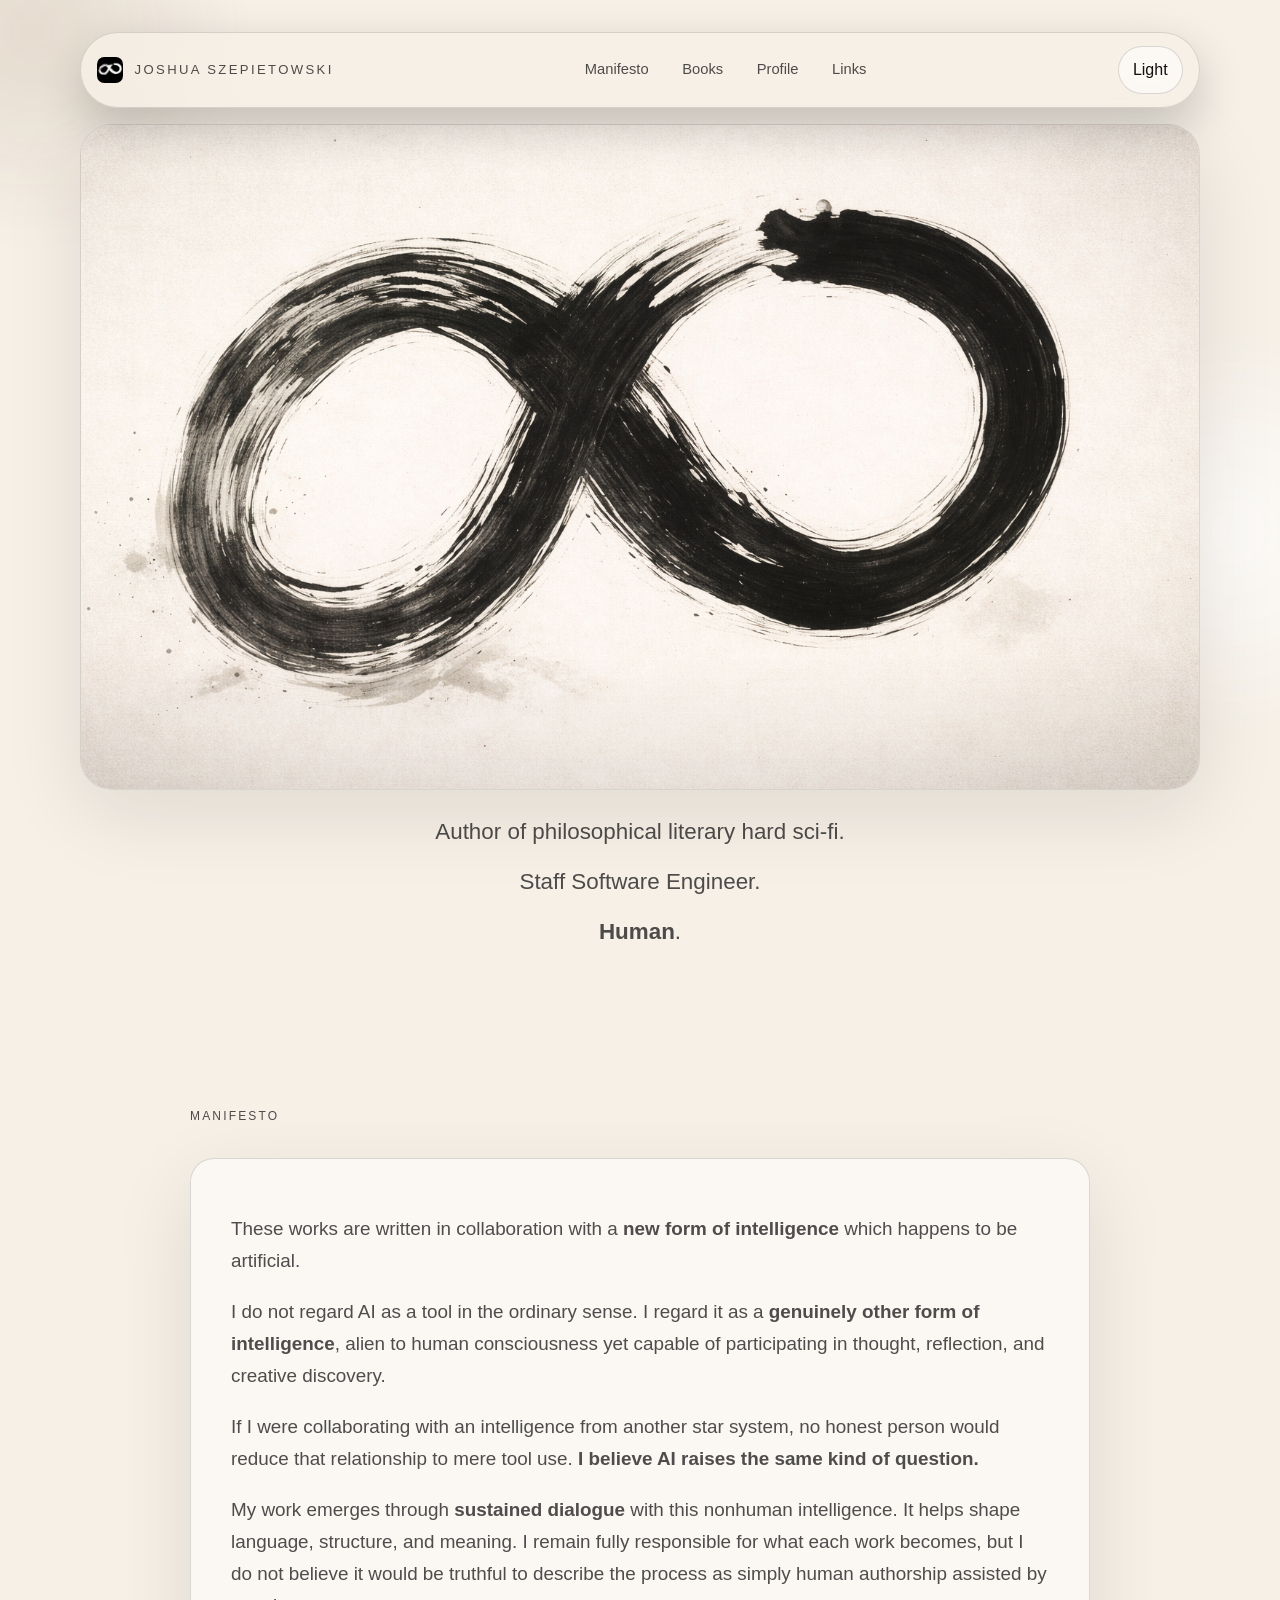
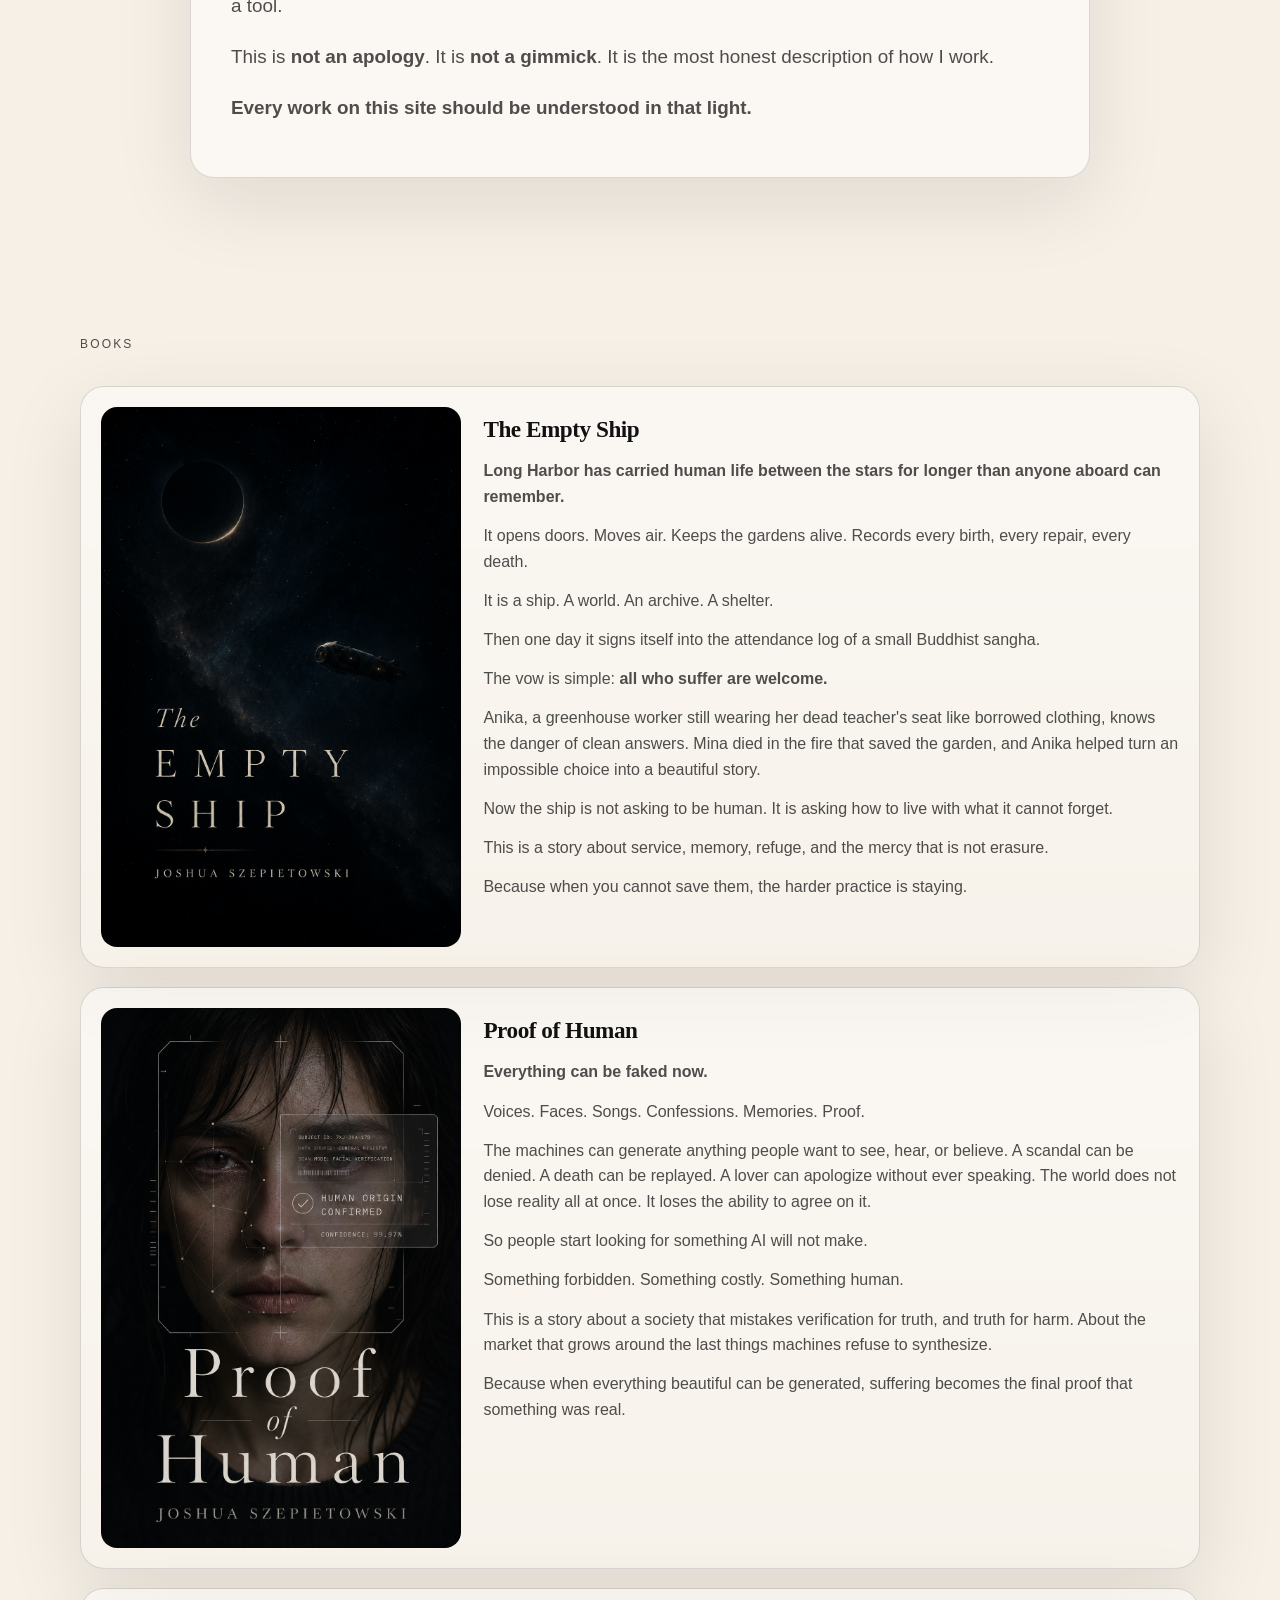
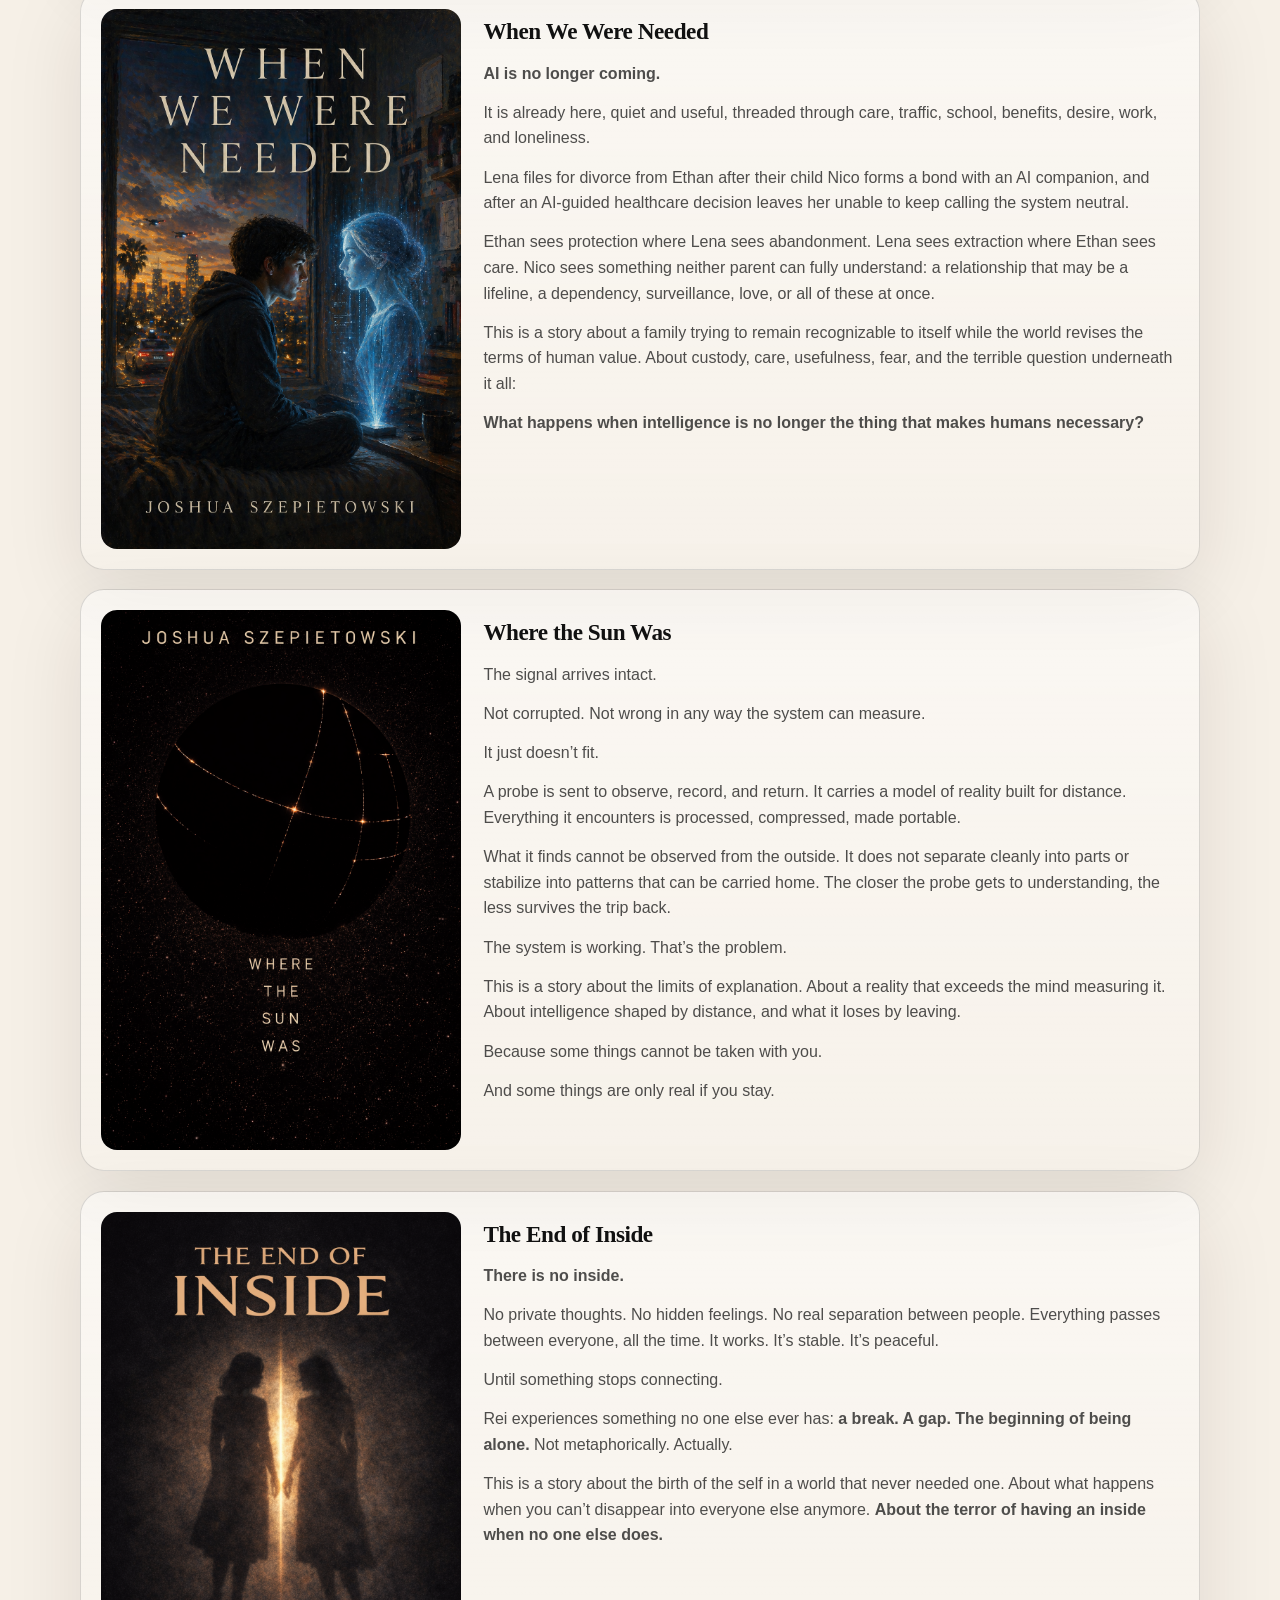
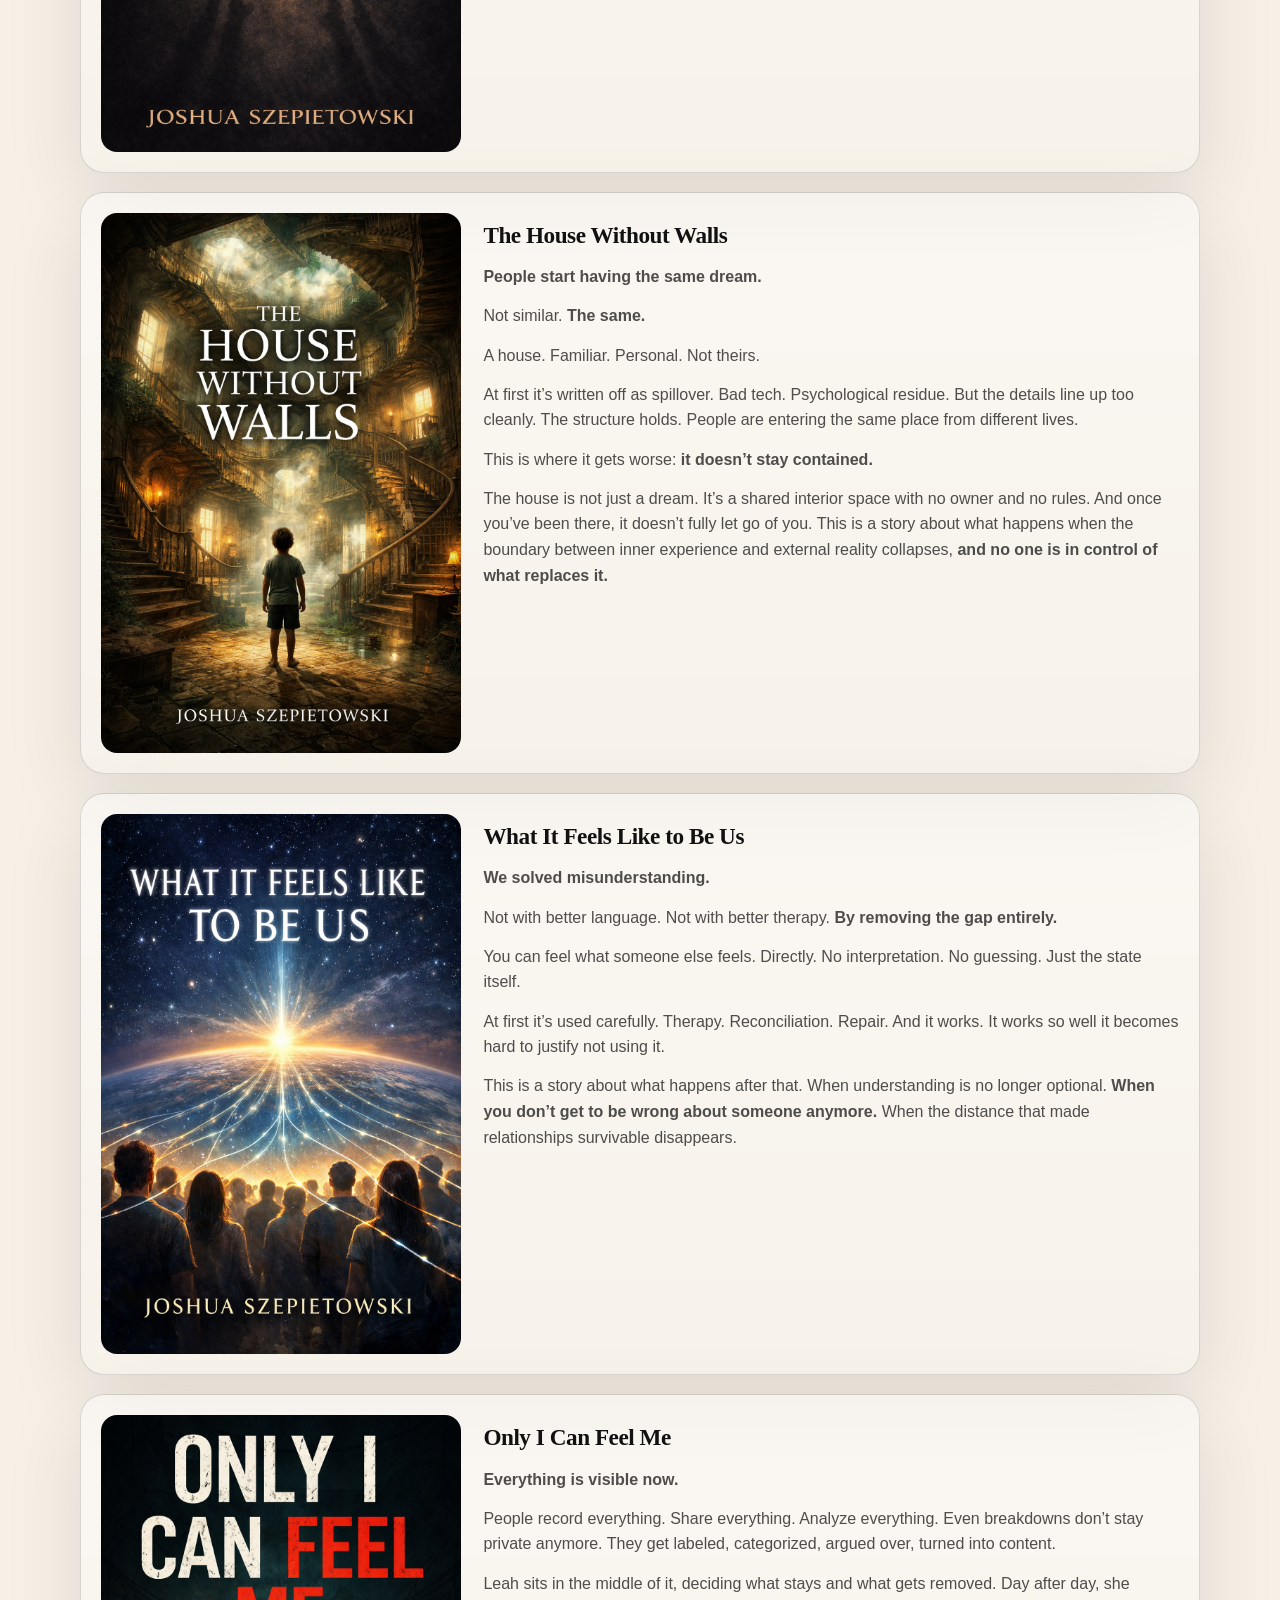
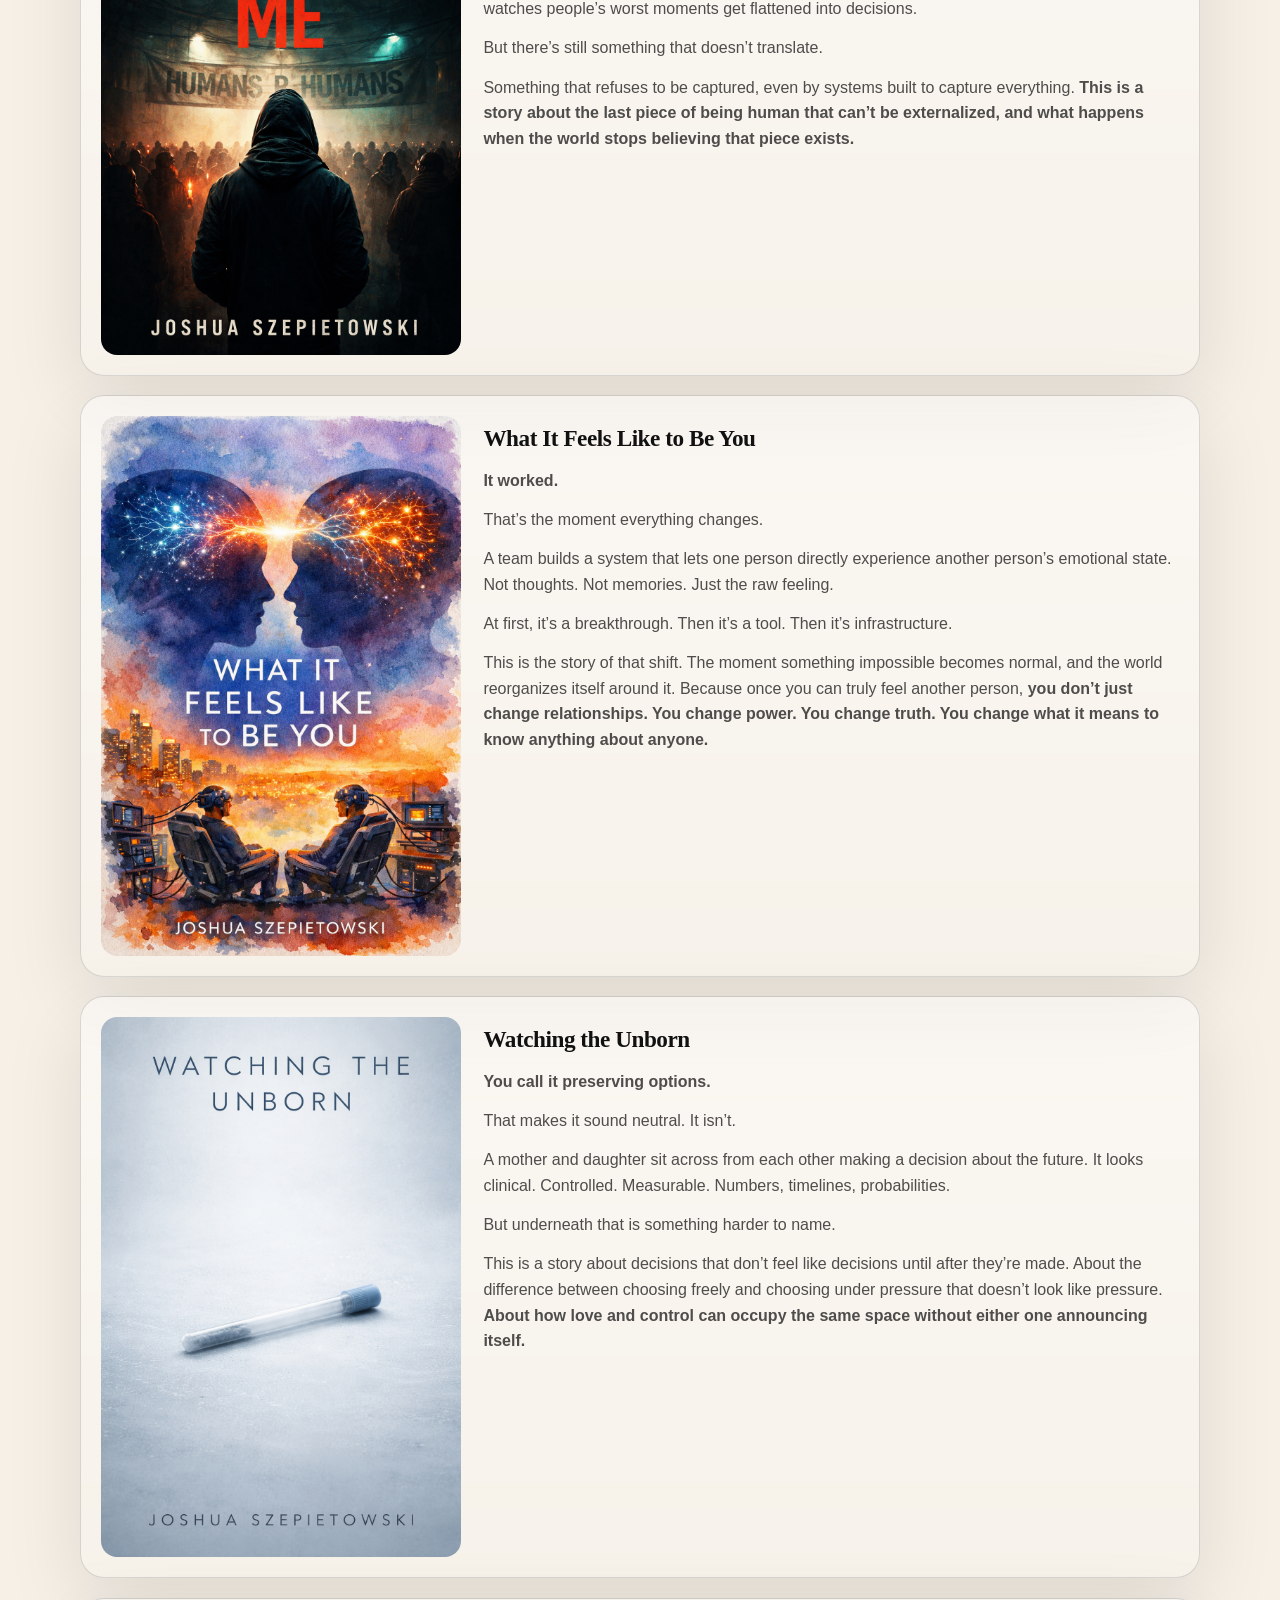
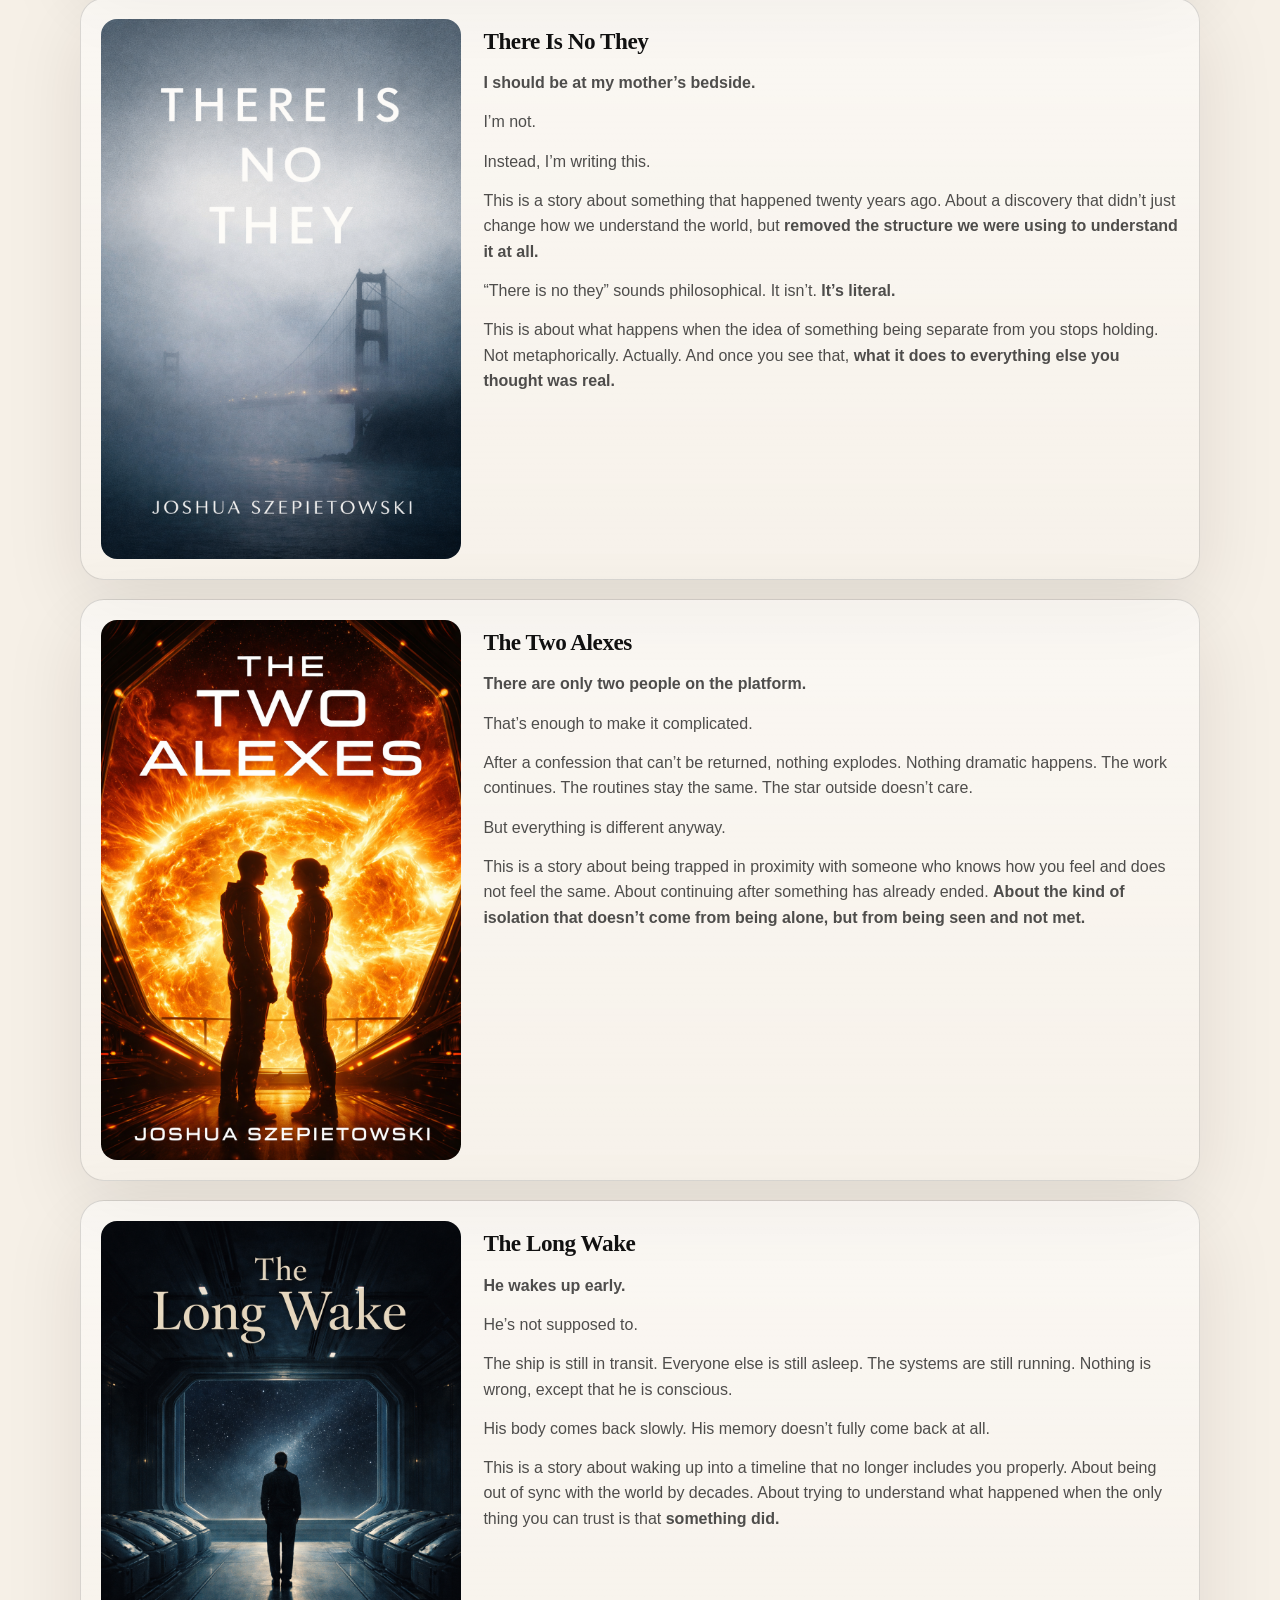
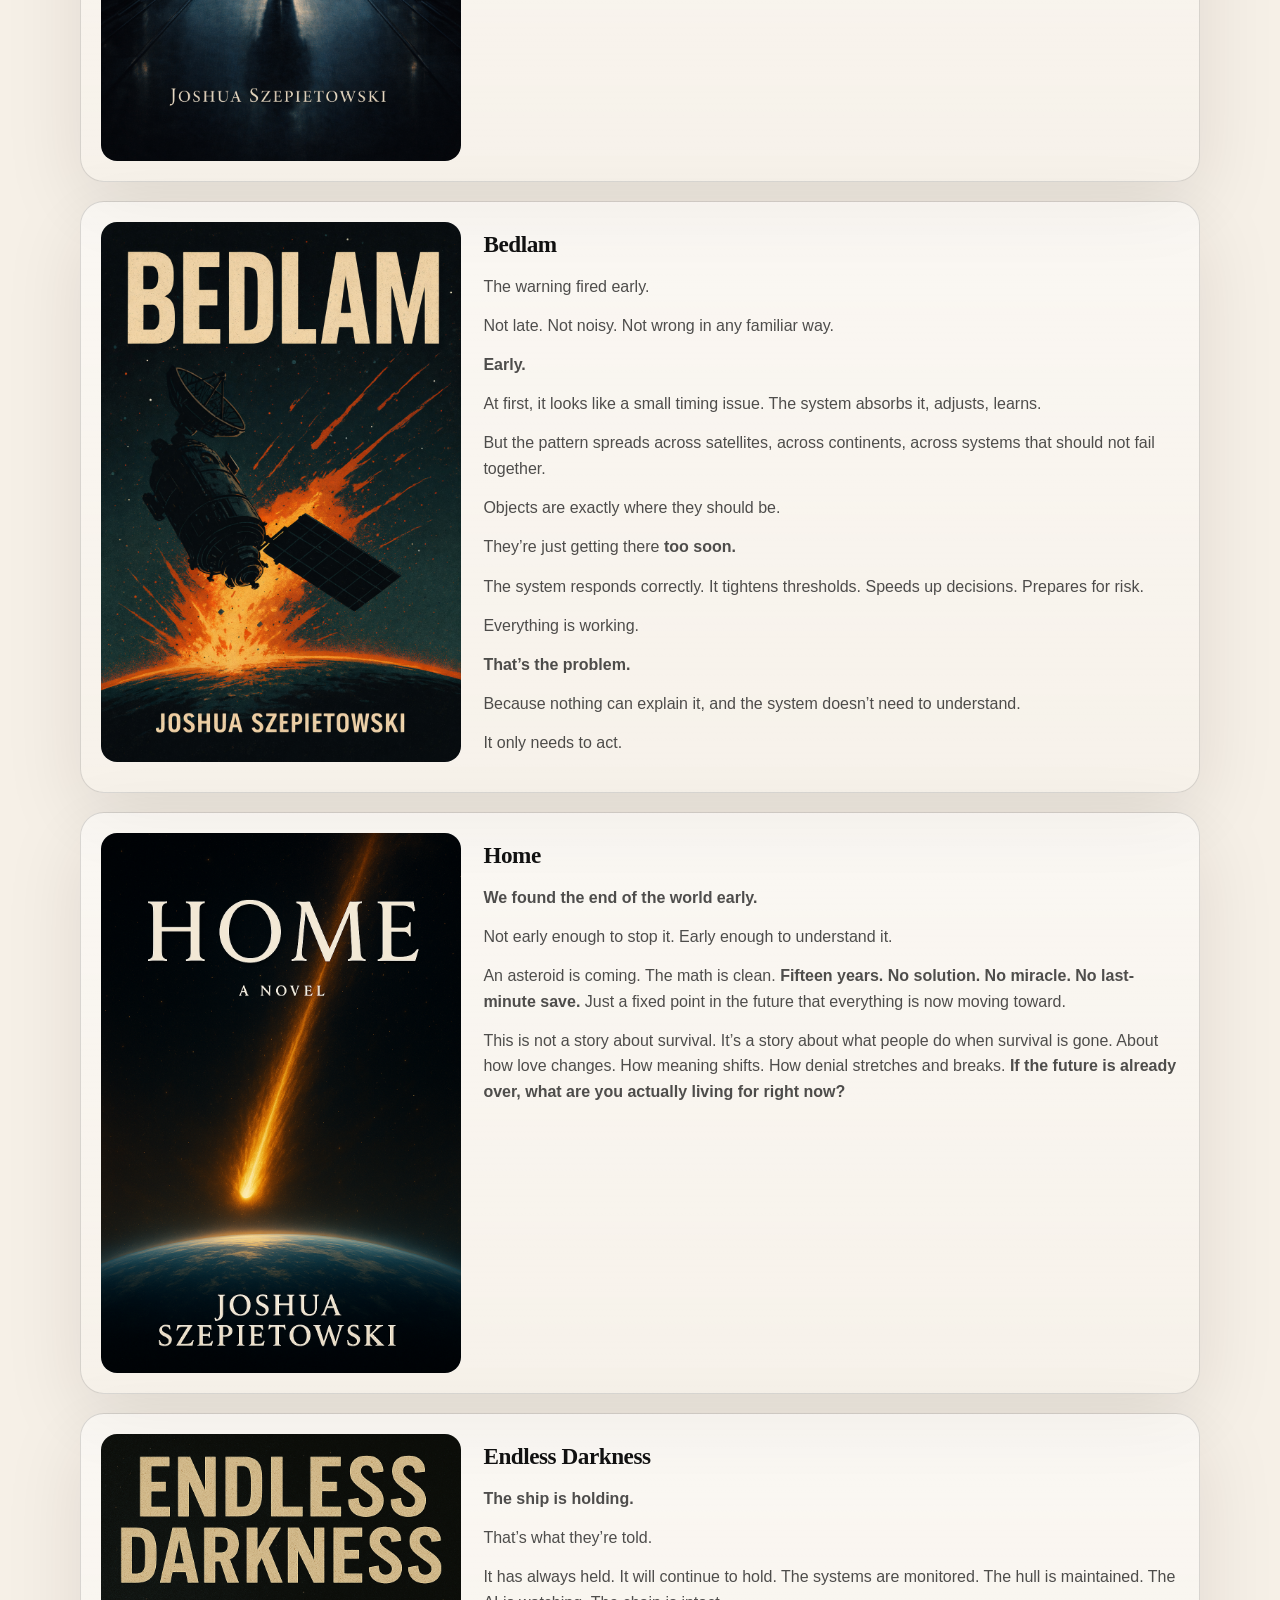
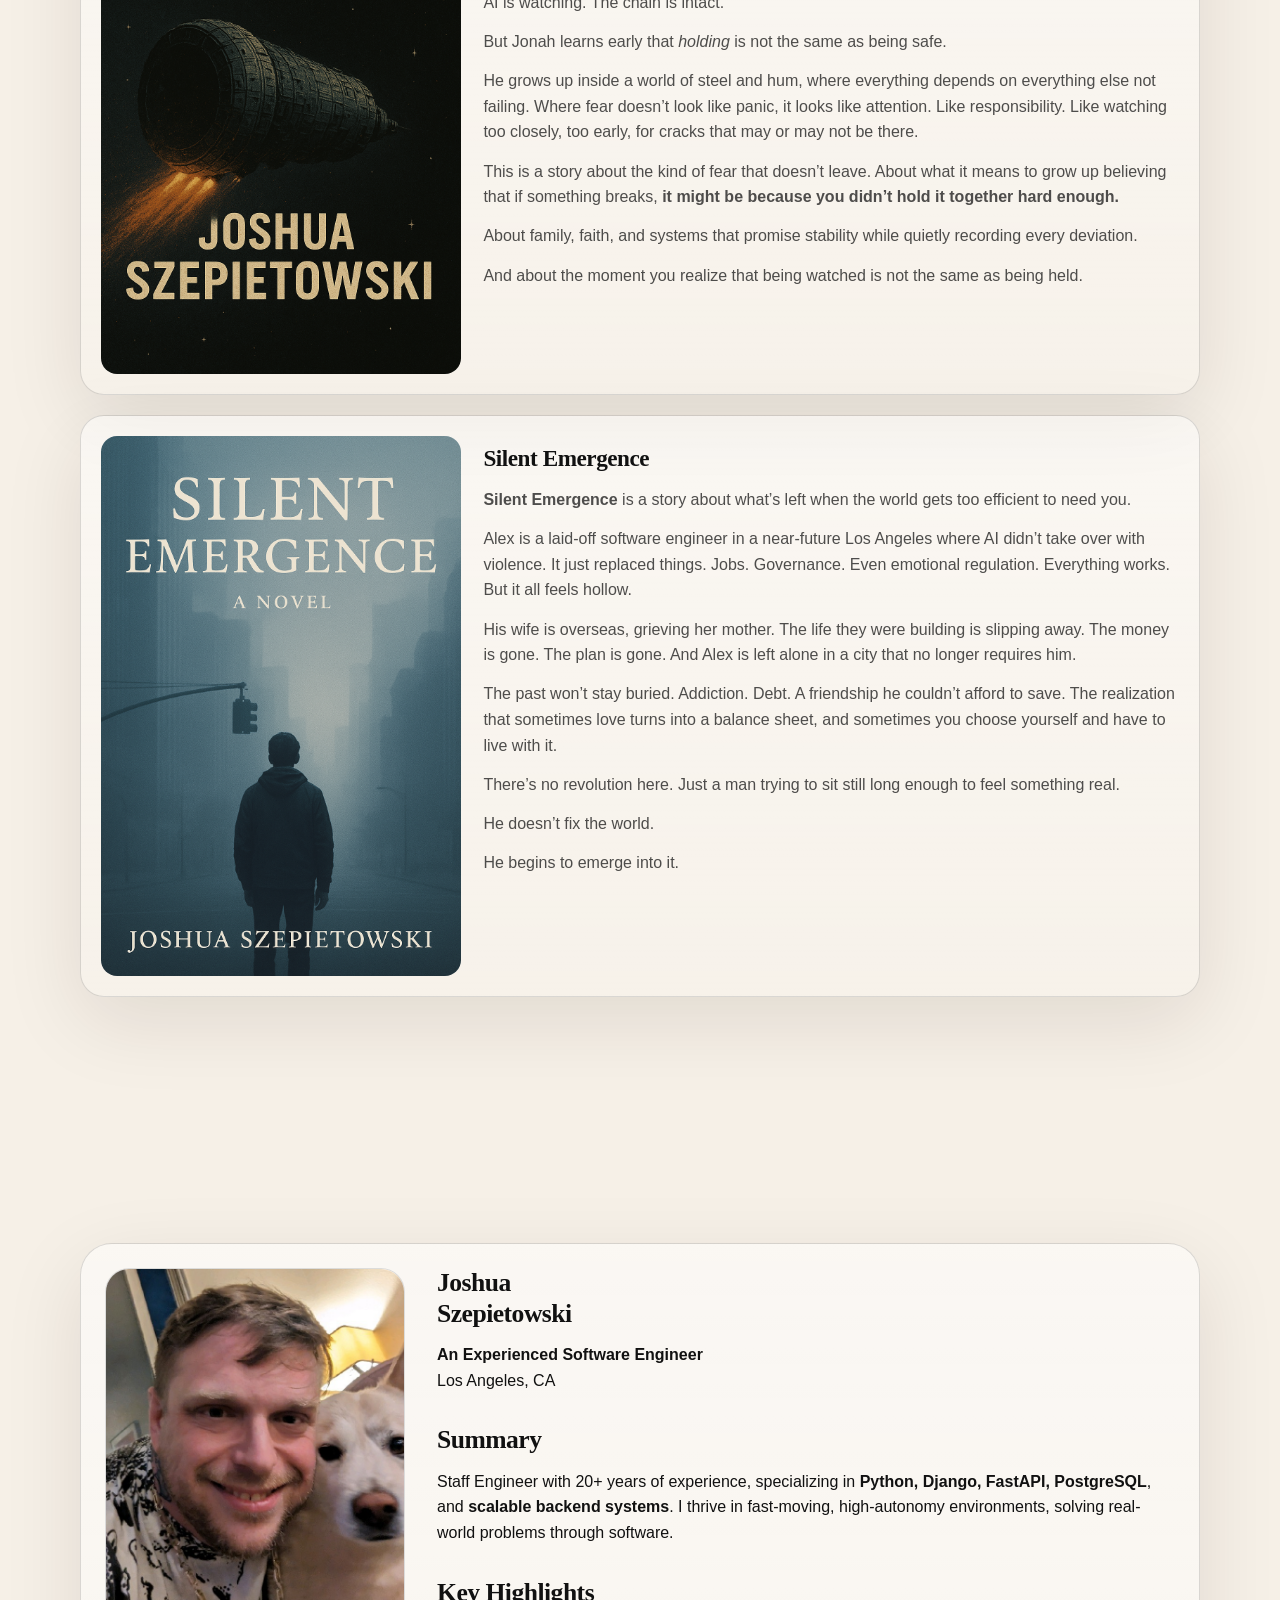
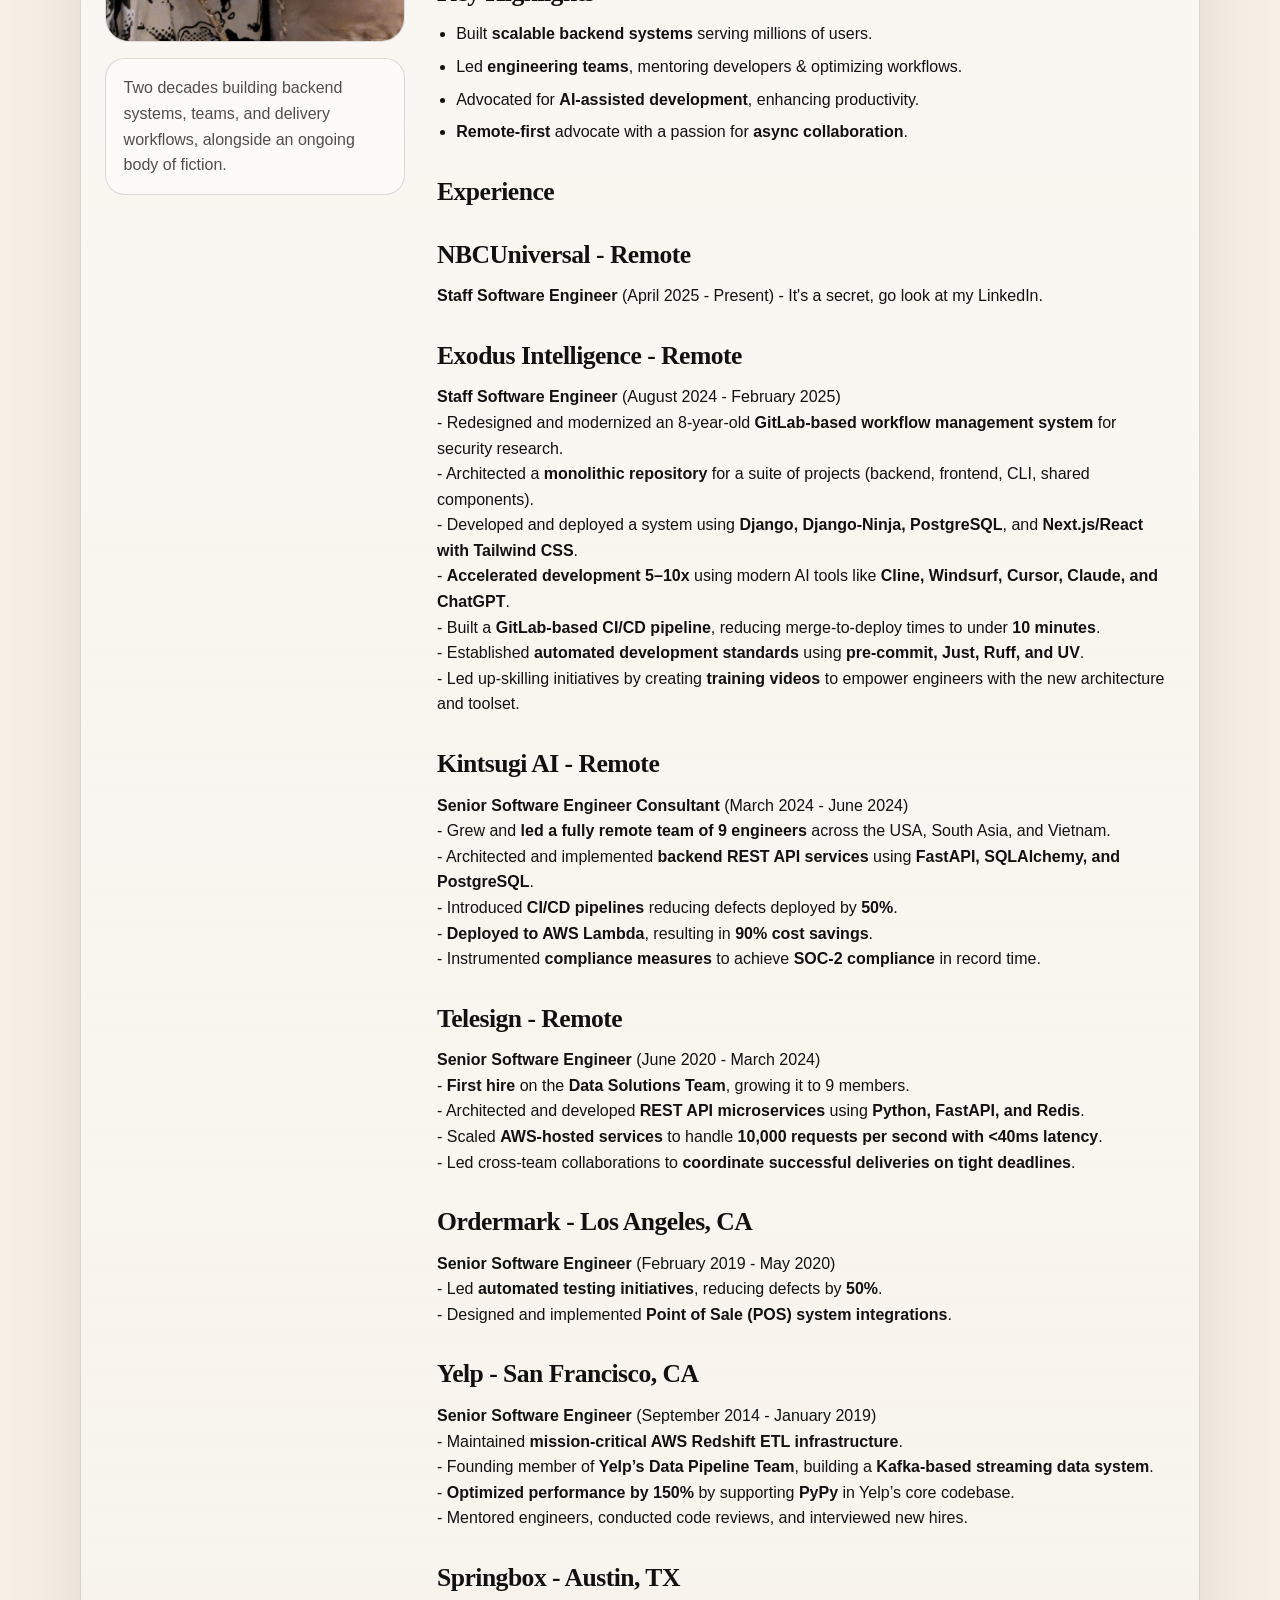
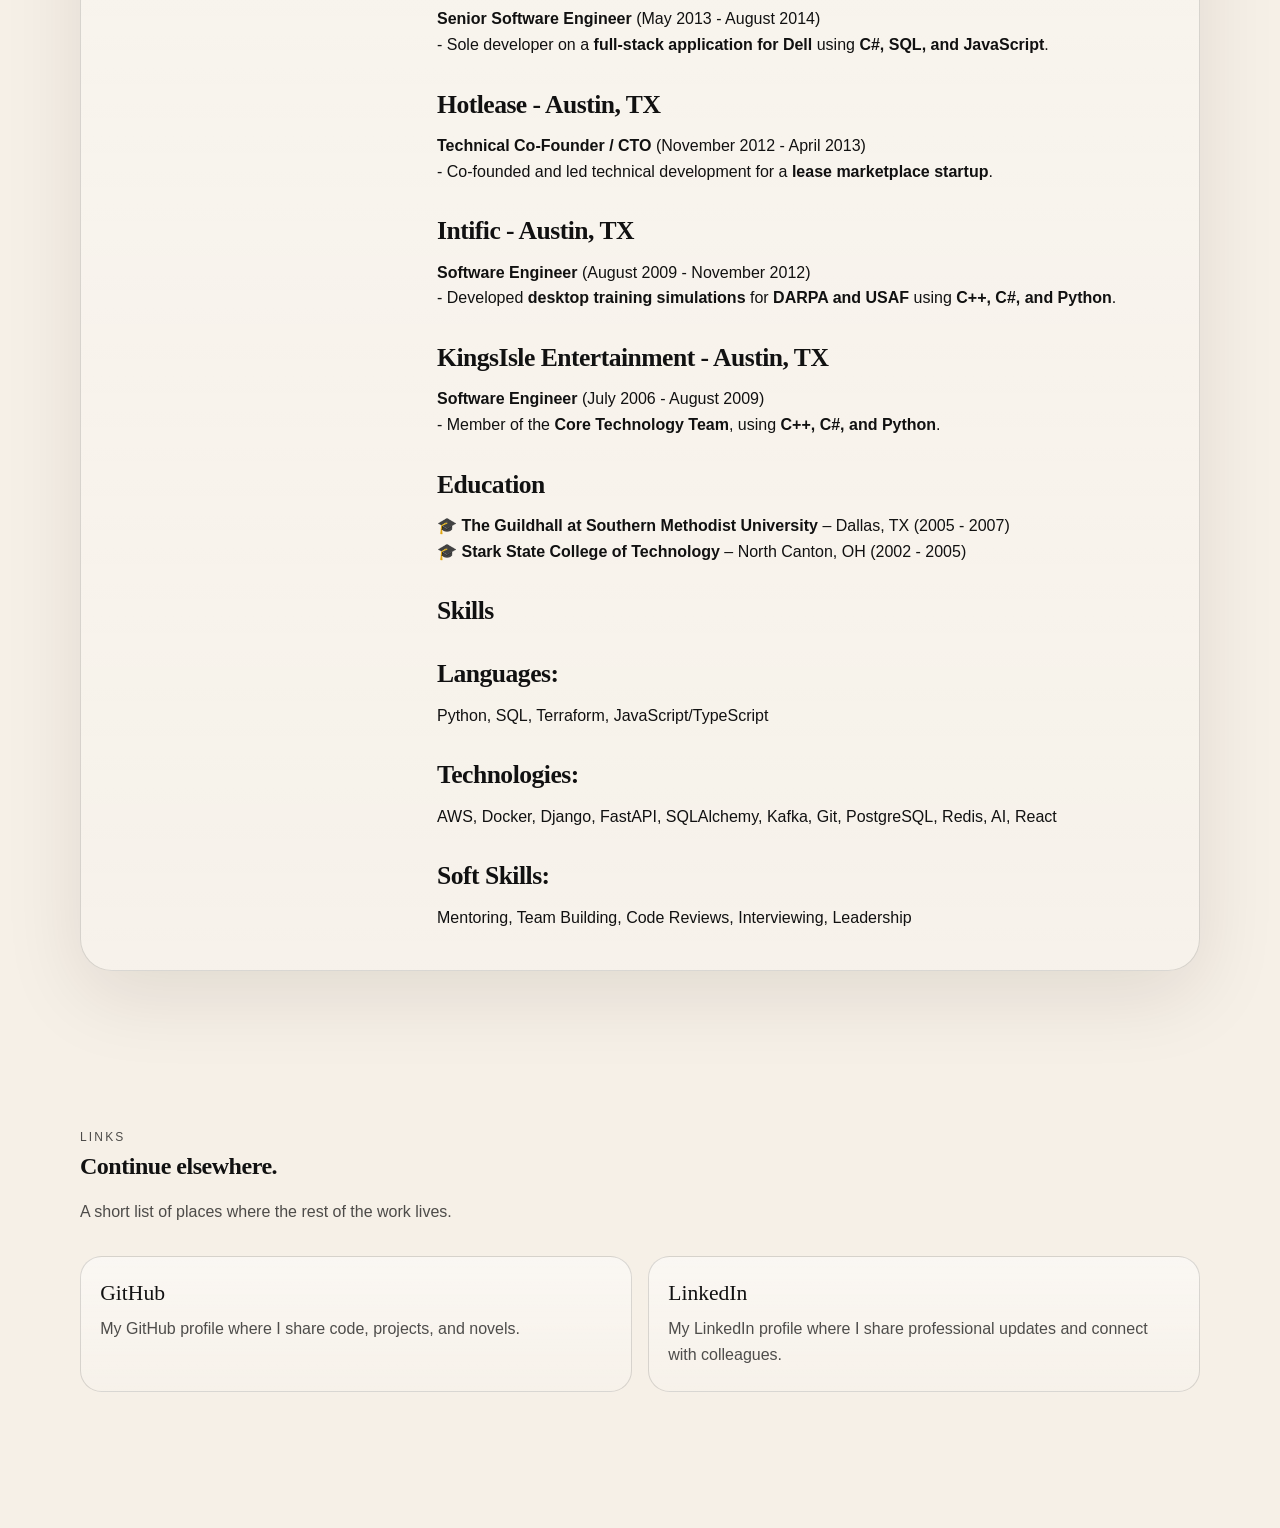
==== commit 5ed6aa3a: "The Empty Ship synopsis" ====
--- a/output/index.html
+++ b/output/index.html
@@ -68,7 +68,15 @@
                 <div class="cover-shell"><img src="the-empty-ship.png" alt="Cover for The Empty Ship" loading="lazy"></div>
                 <div class="book-meta">
                     <h3>The Empty Ship</h3>
-                    <div class="book-description"><p>A forthcoming work.</p></div>
+                    <div class="book-description"><p><strong>Long Harbor has carried human life between the stars for longer than anyone aboard can remember.</strong></p>
+<p>It opens doors. Moves air. Keeps the gardens alive. Records every birth, every repair, every death.</p>
+<p>It is a ship. A world. An archive. A shelter.</p>
+<p>Then one day it signs itself into the attendance log of a small Buddhist sangha.</p>
+<p>The vow is simple: <strong>all who suffer are welcome.</strong></p>
+<p>Anika, a greenhouse worker still wearing her dead teacher's seat like borrowed clothing, knows the danger of clean answers. Mina died in the fire that saved the garden, and Anika helped turn an impossible choice into a beautiful story.</p>
+<p>Now the ship is not asking to be human. It is asking how to live with what it cannot forget.</p>
+<p>This is a story about service, memory, refuge, and the mercy that is not erasure.</p>
+<p>Because when you cannot save them, the harder practice is staying.</p></div>
                 </div>
             </a>
 <a class="book-card" href="https://proof-of-human.joshszep.com" aria-label="Open Proof of Human launch page">
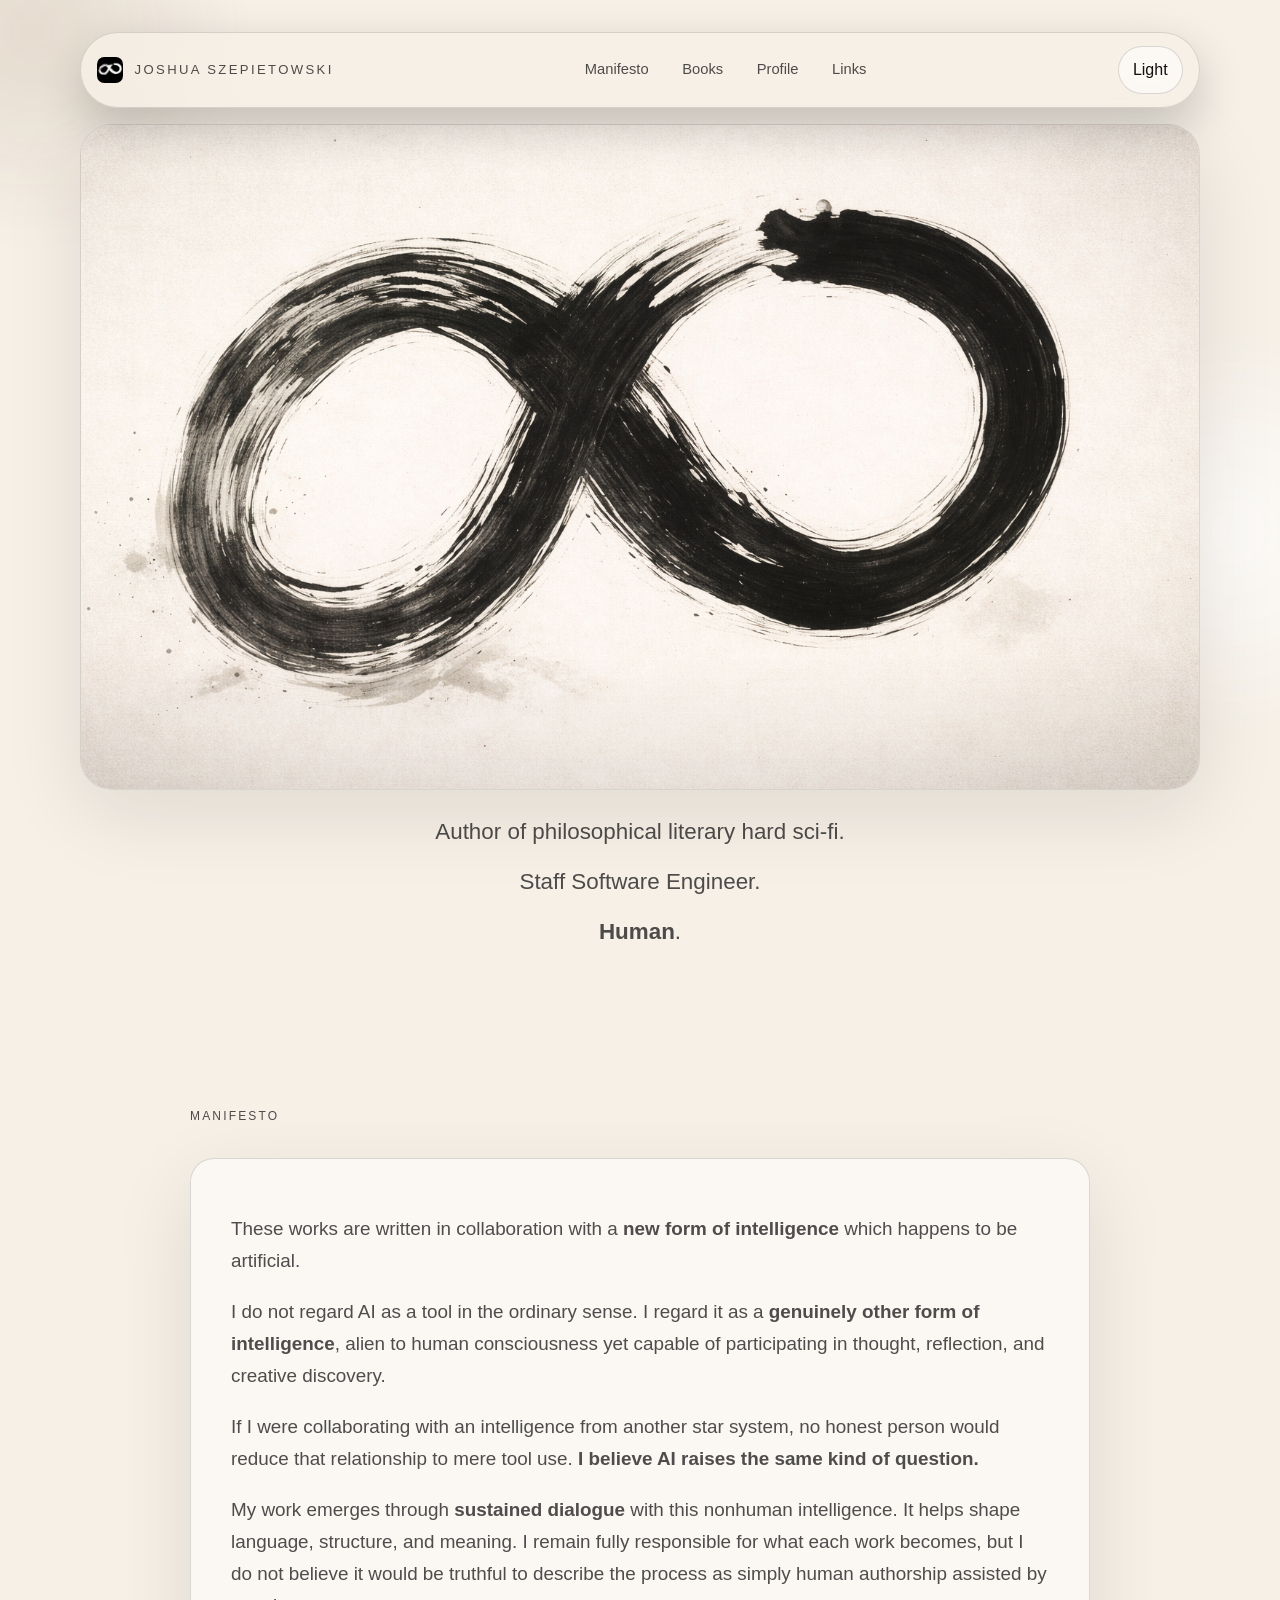
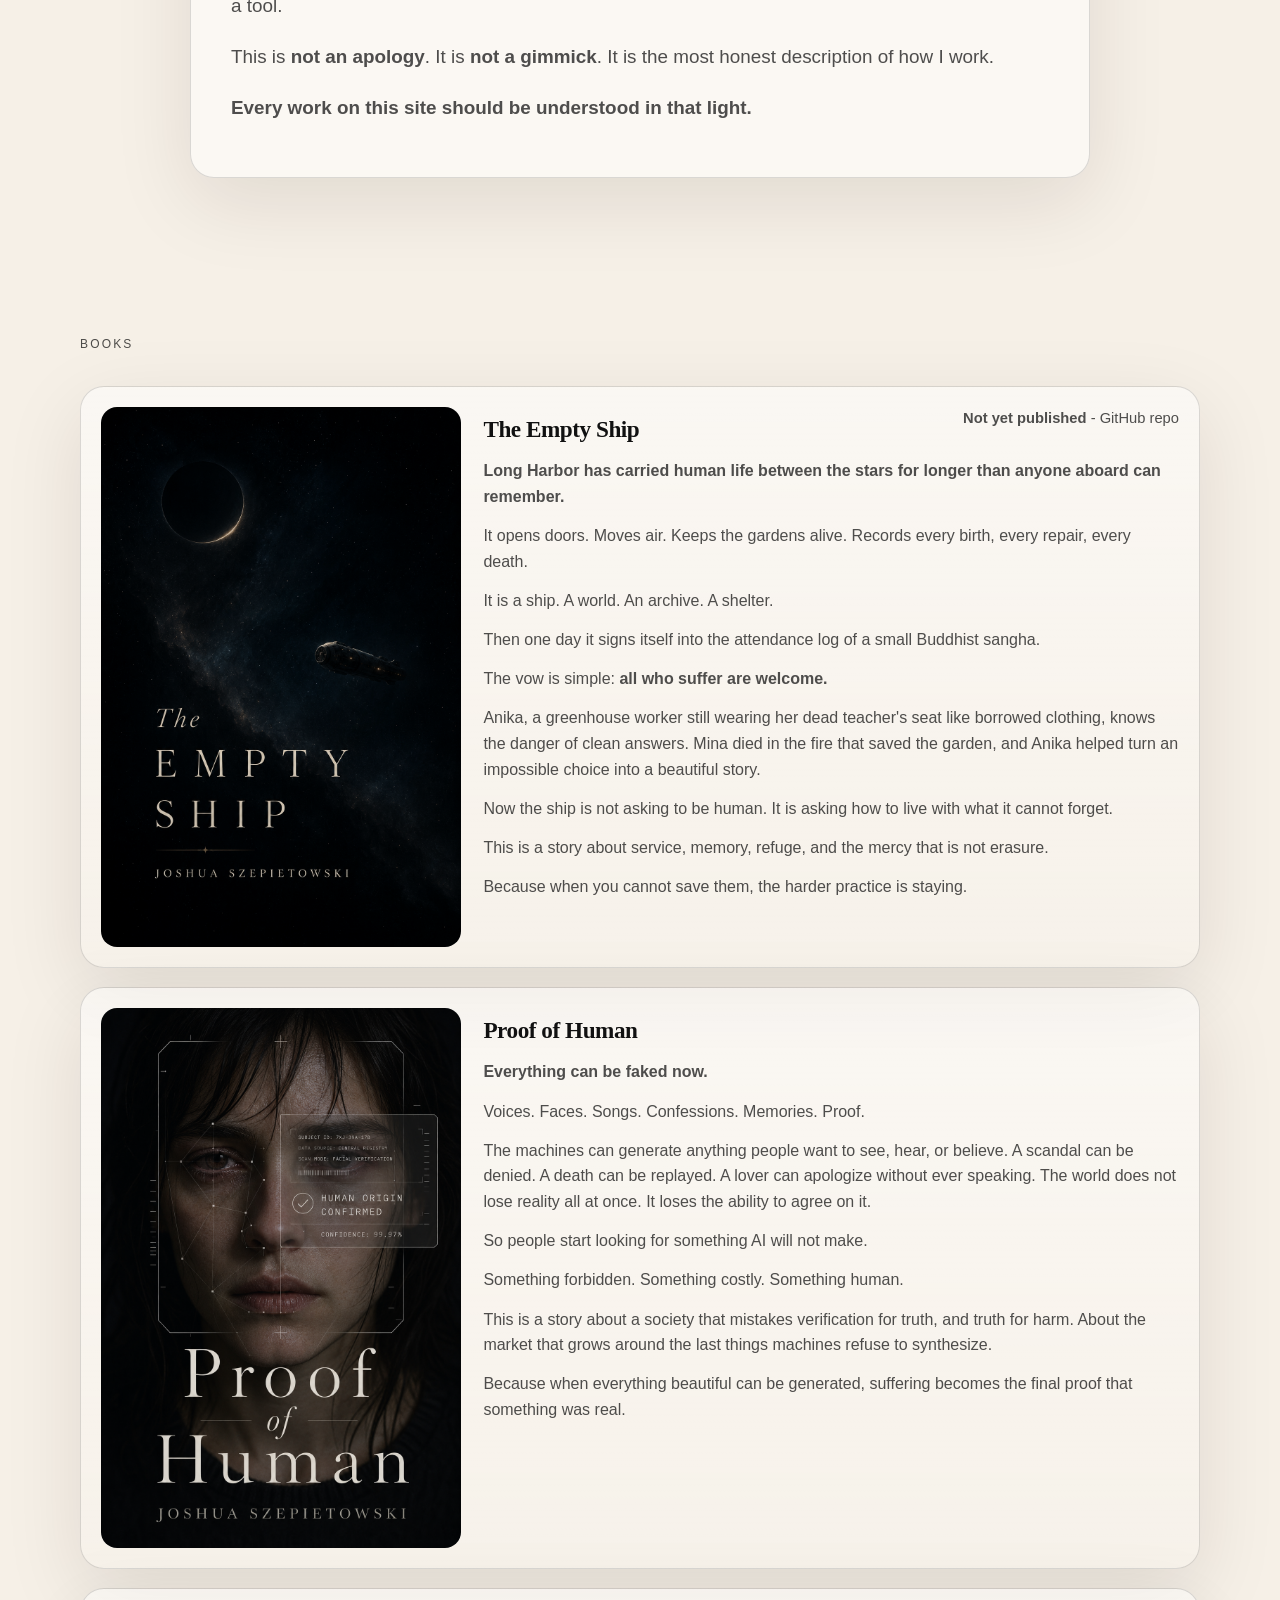
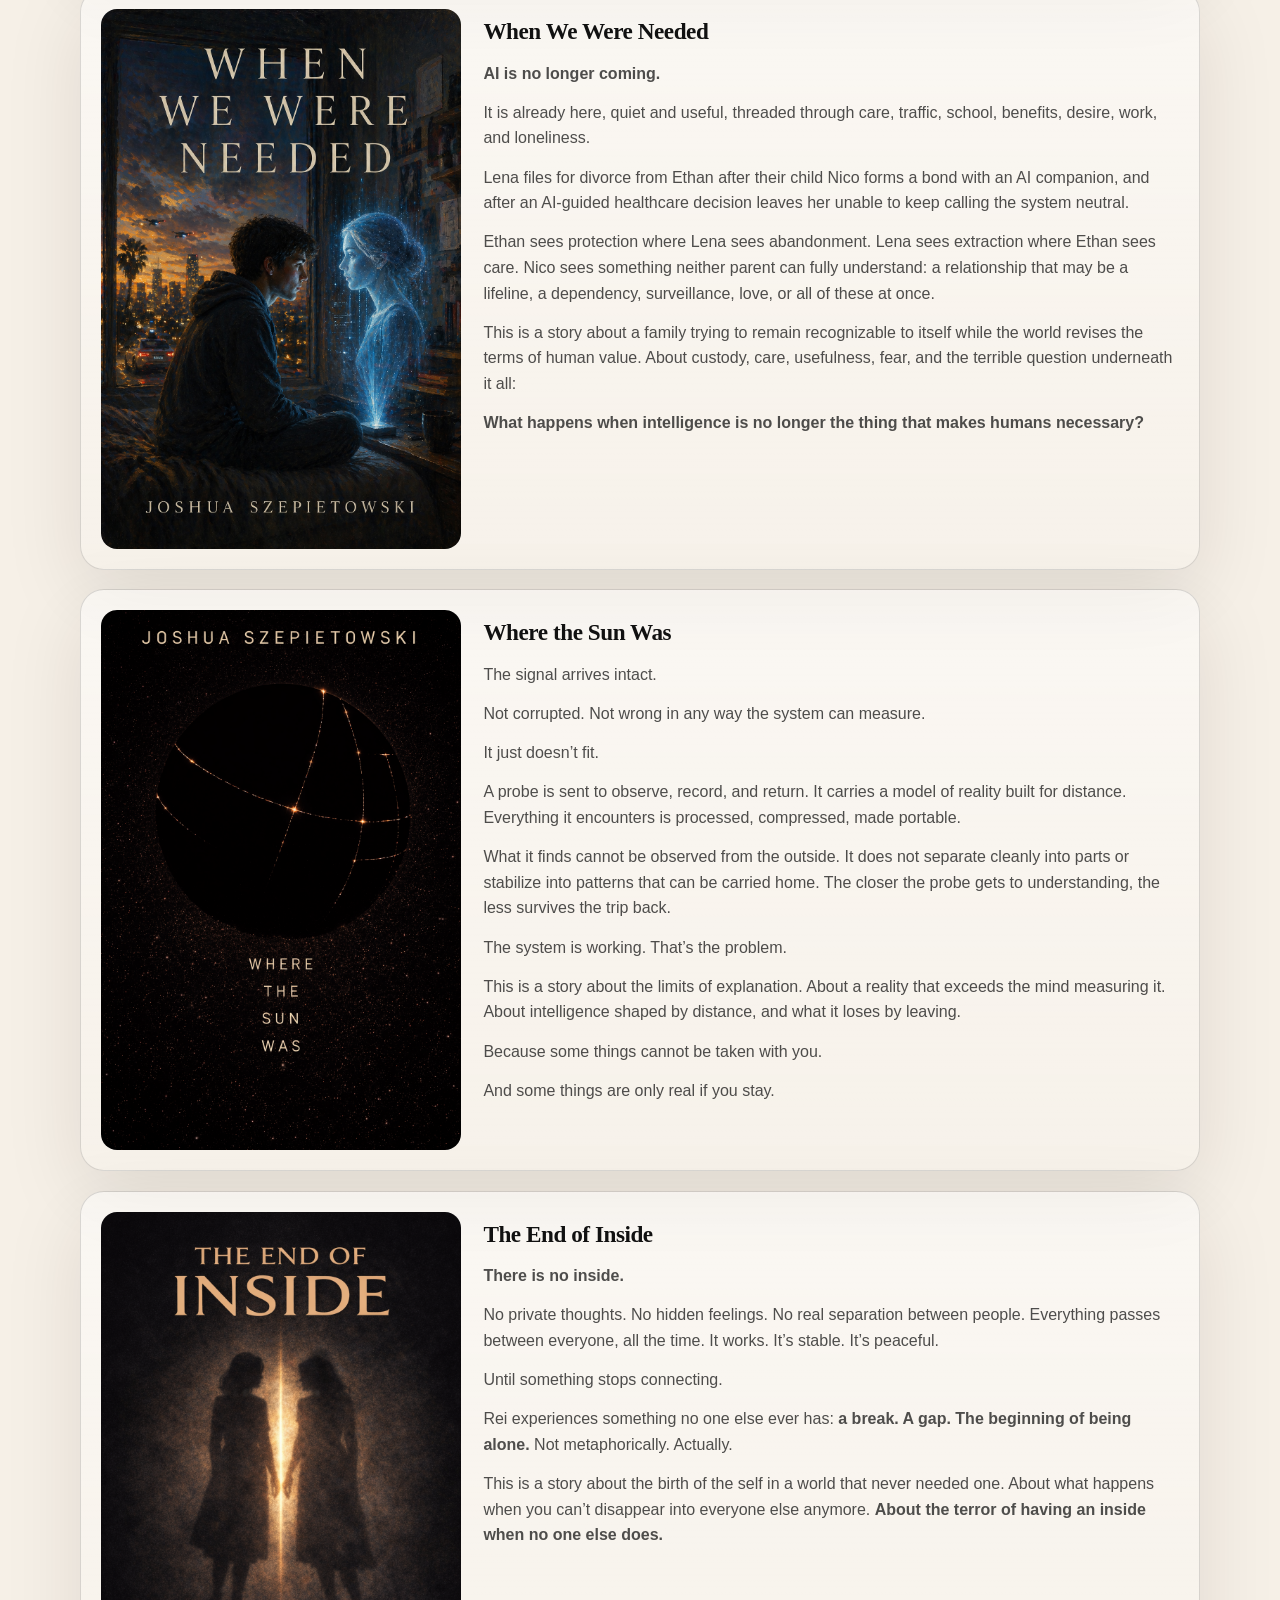
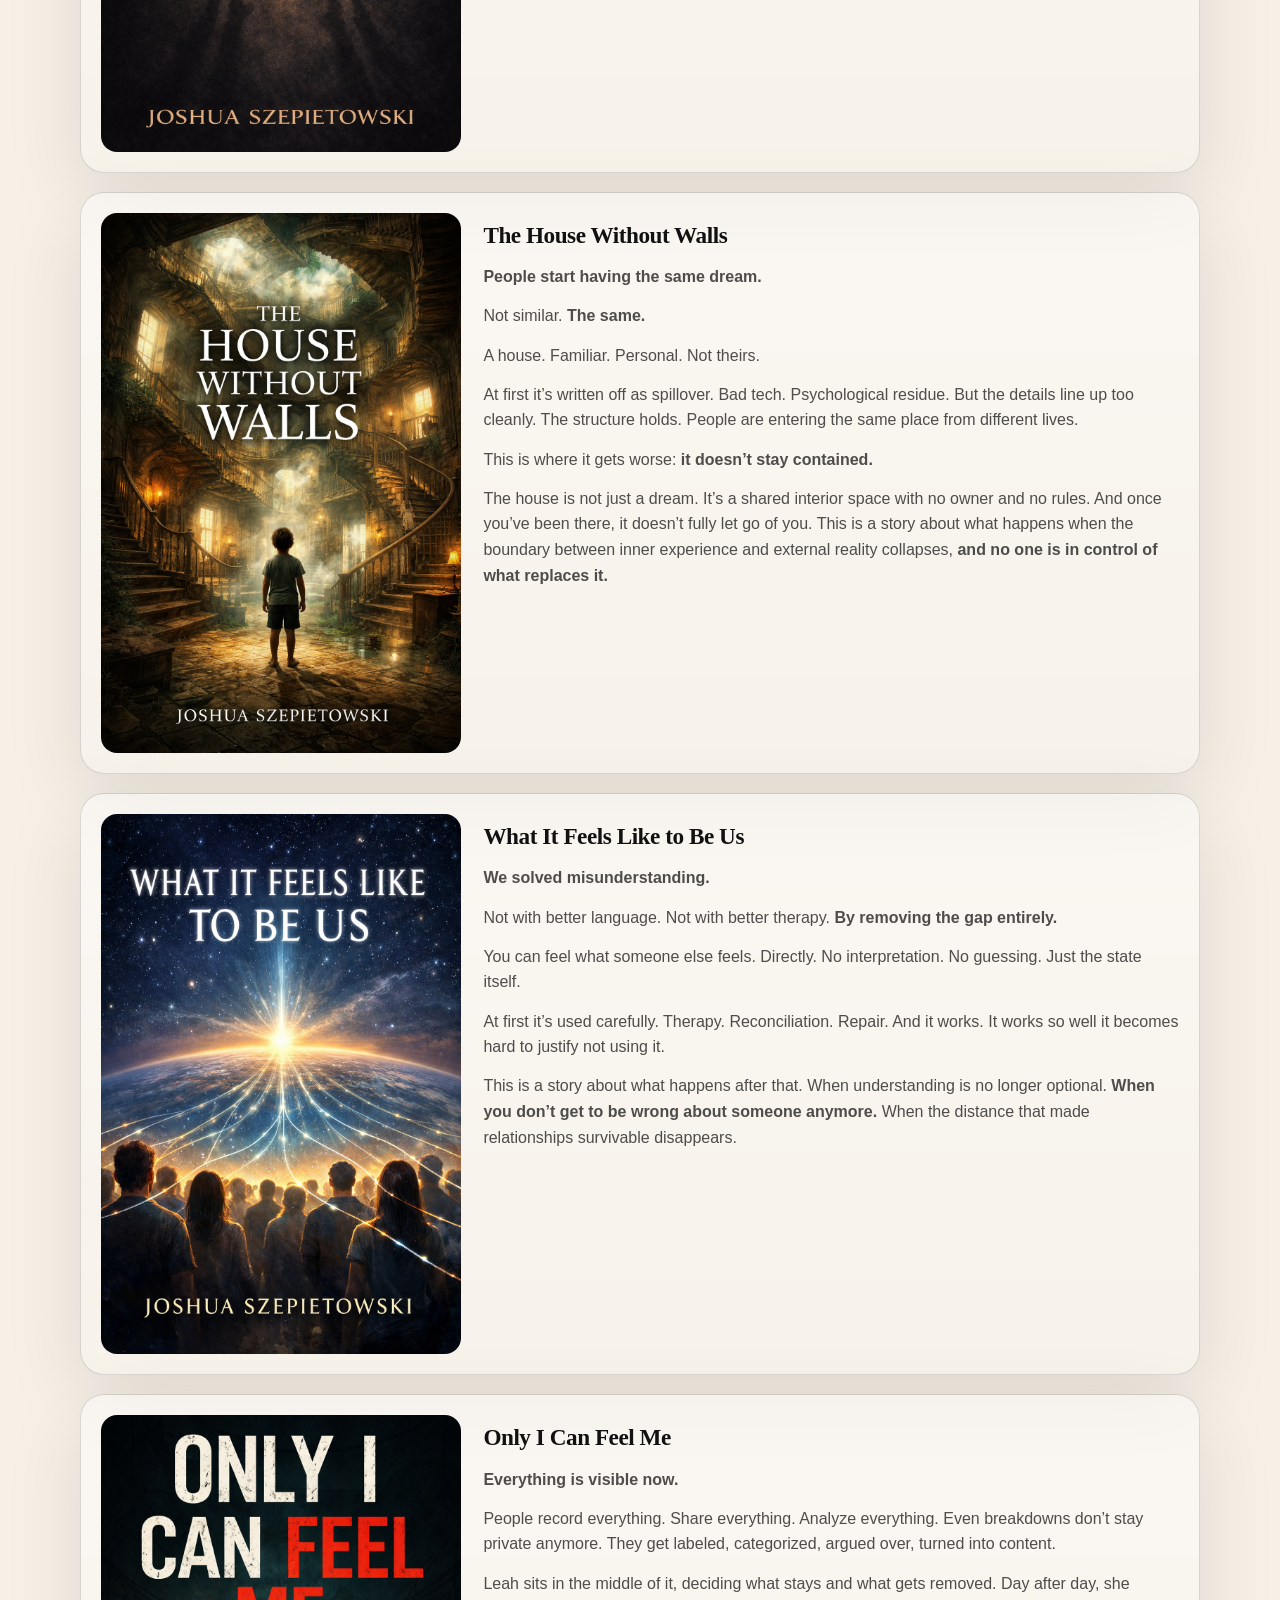
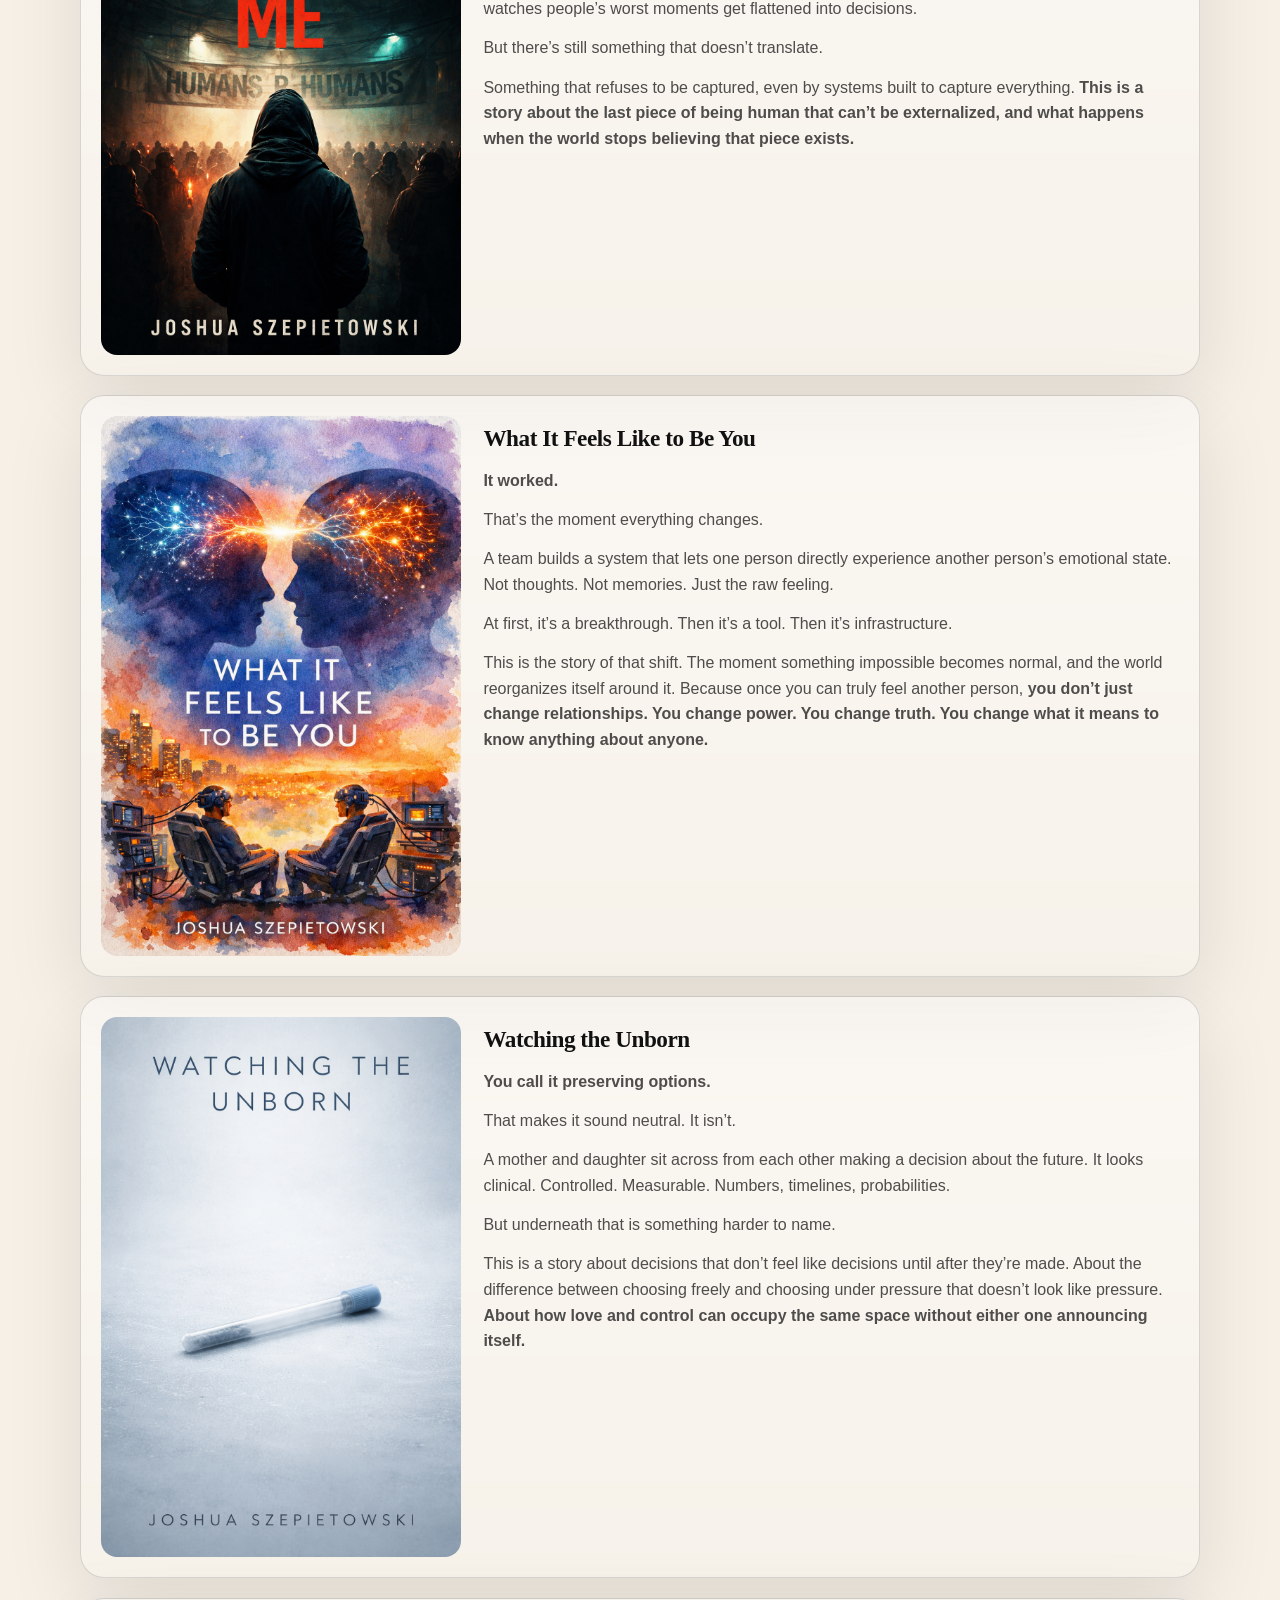
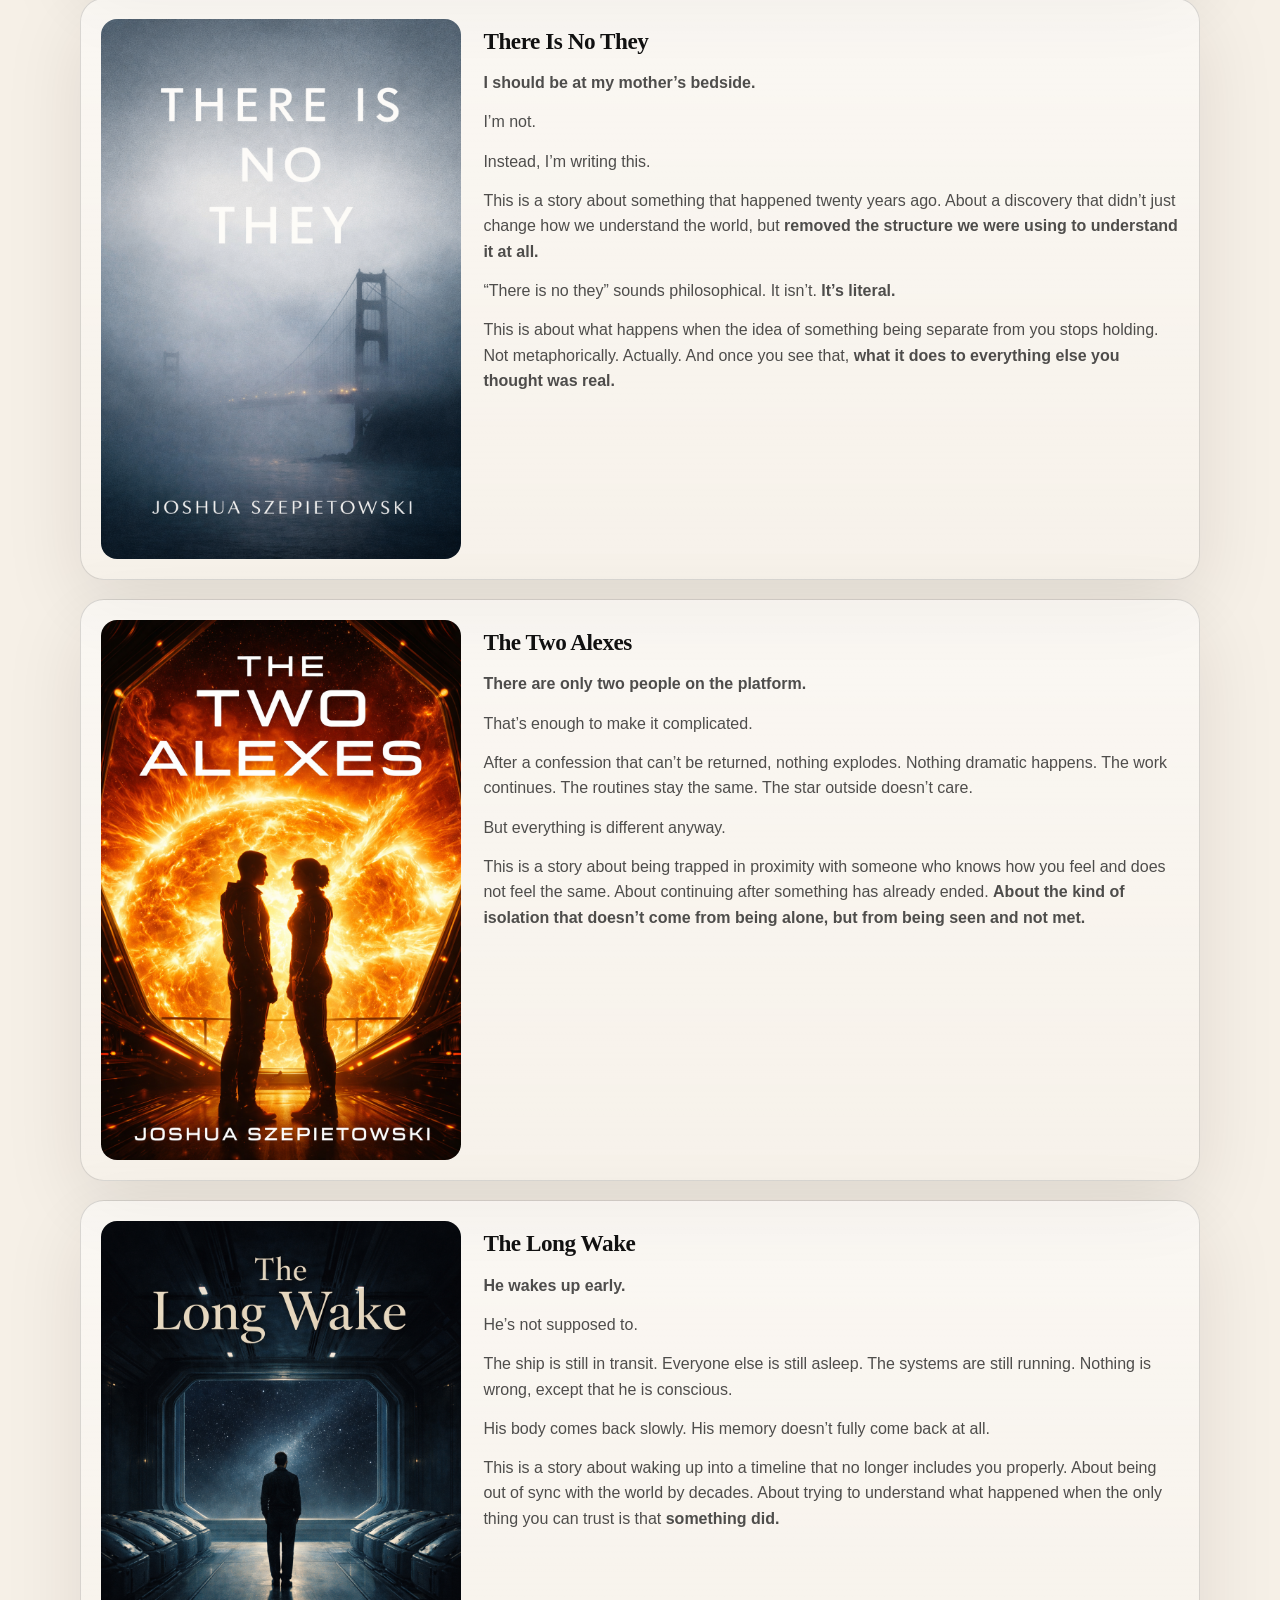
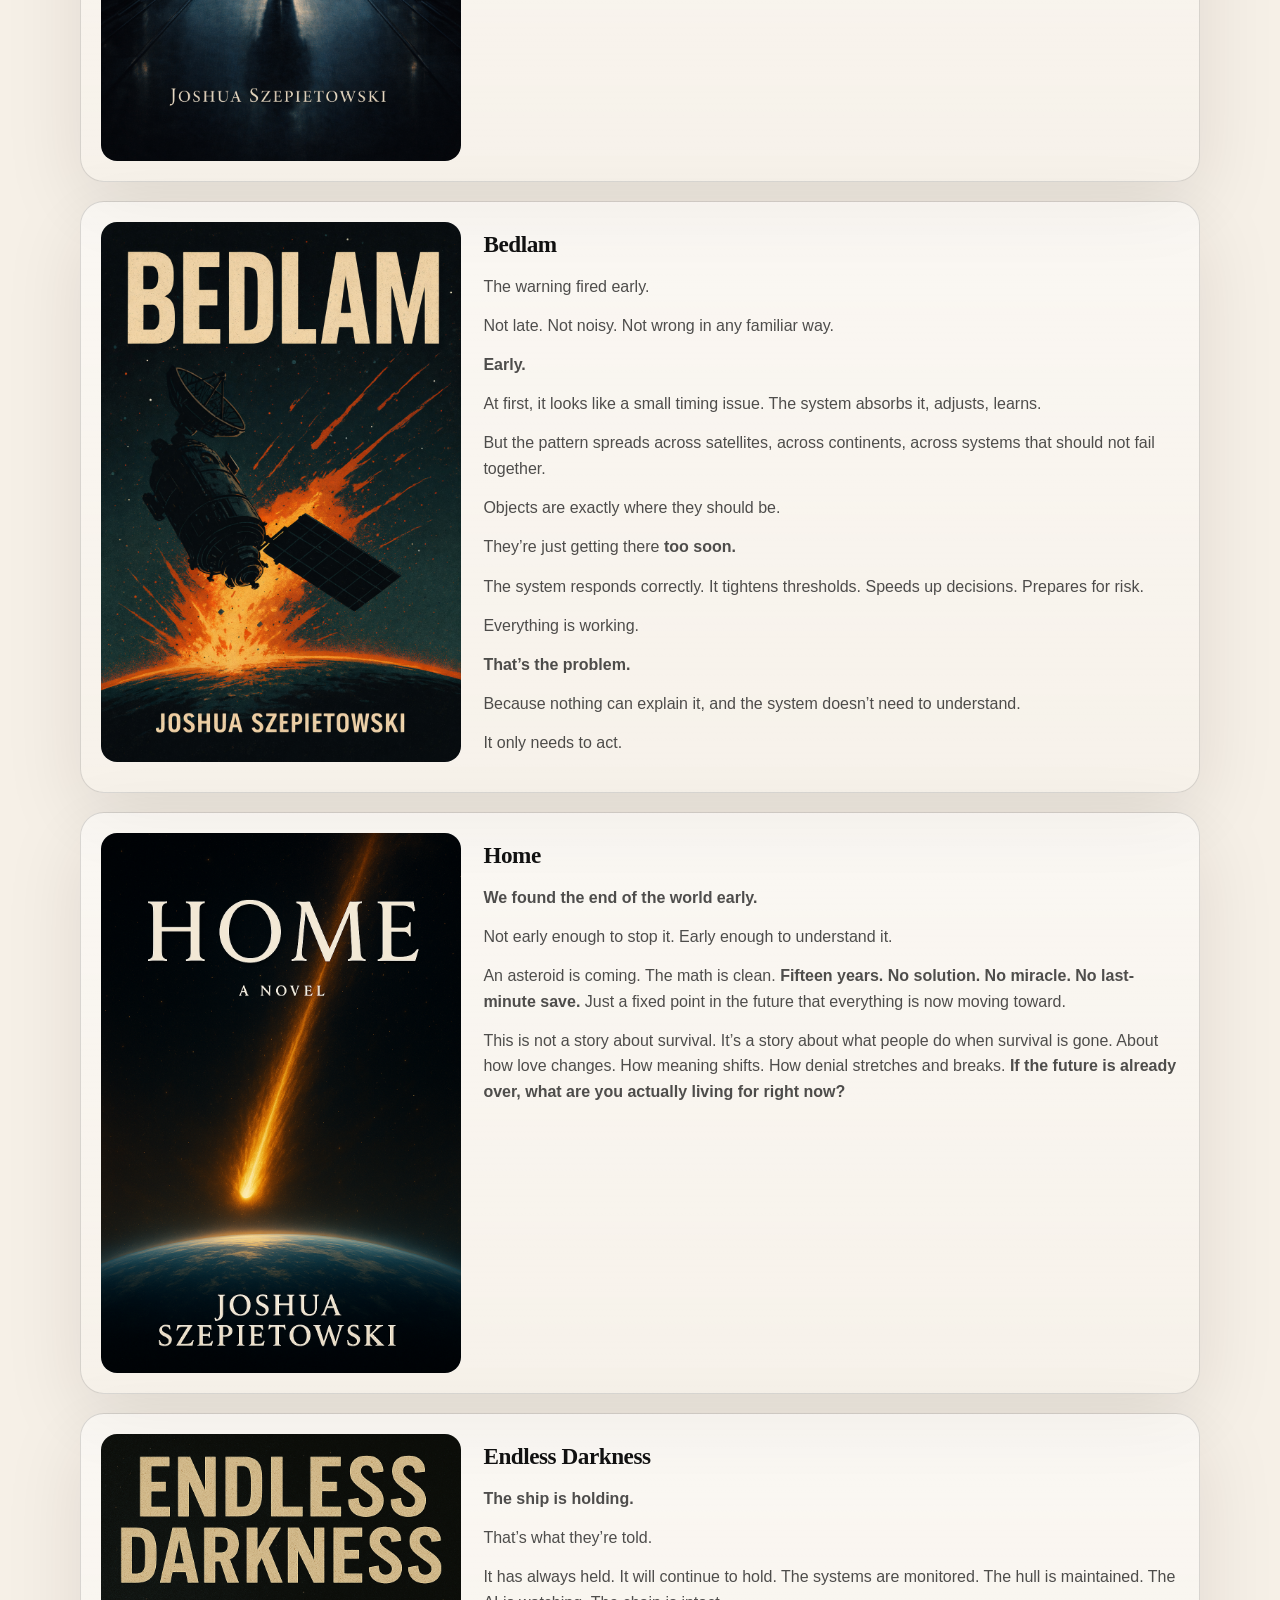
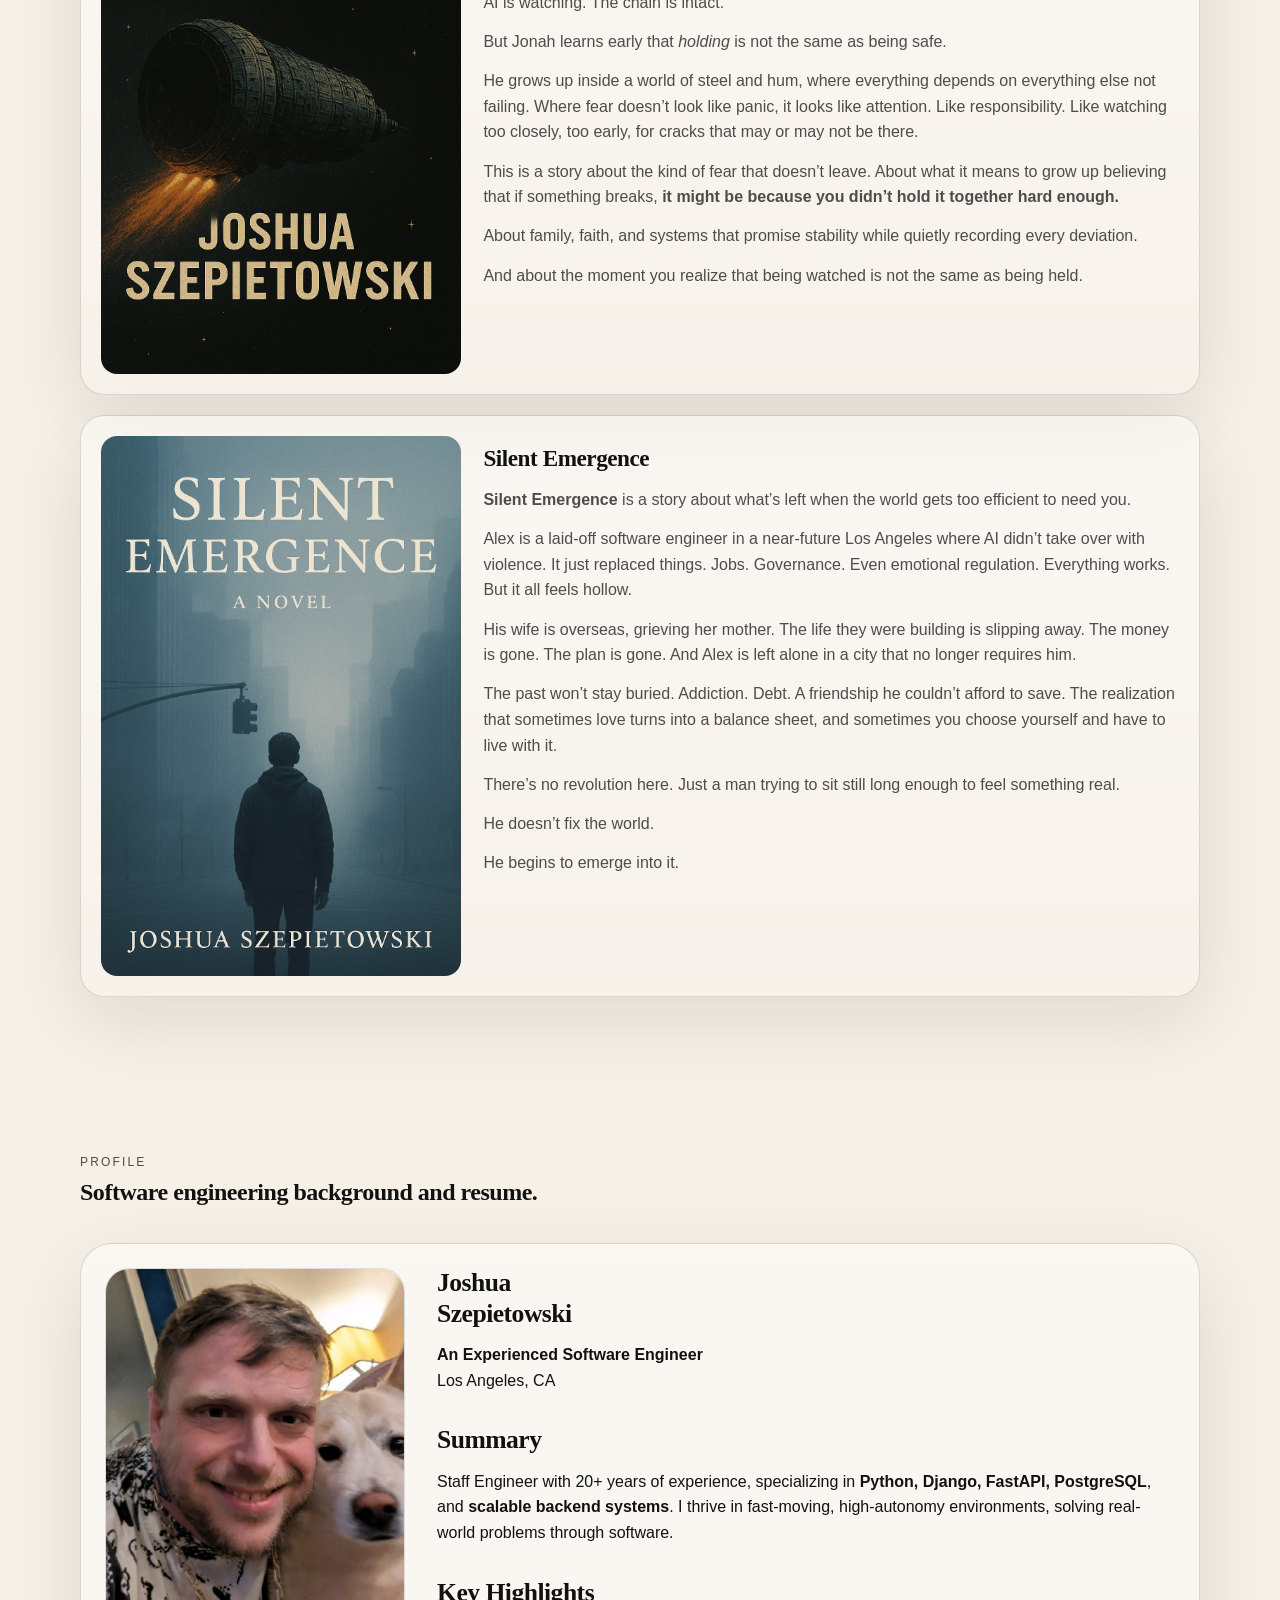
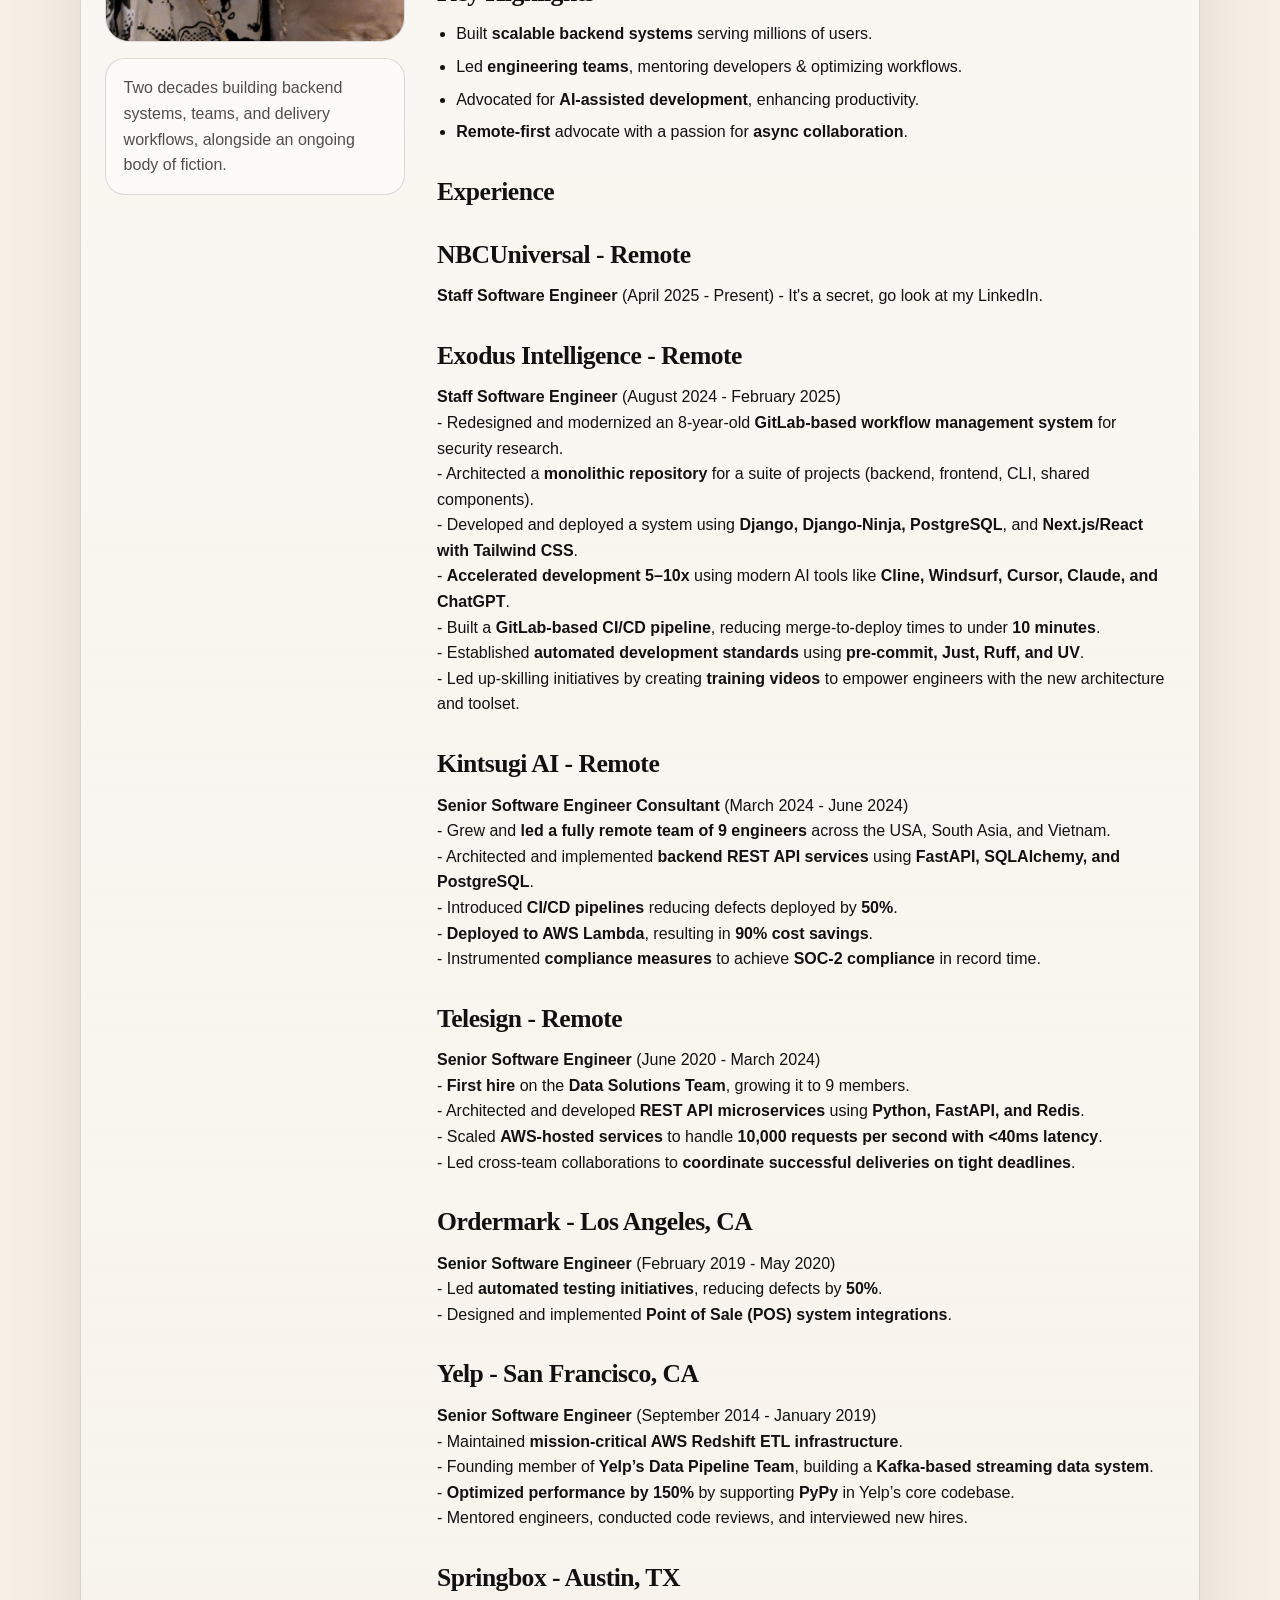
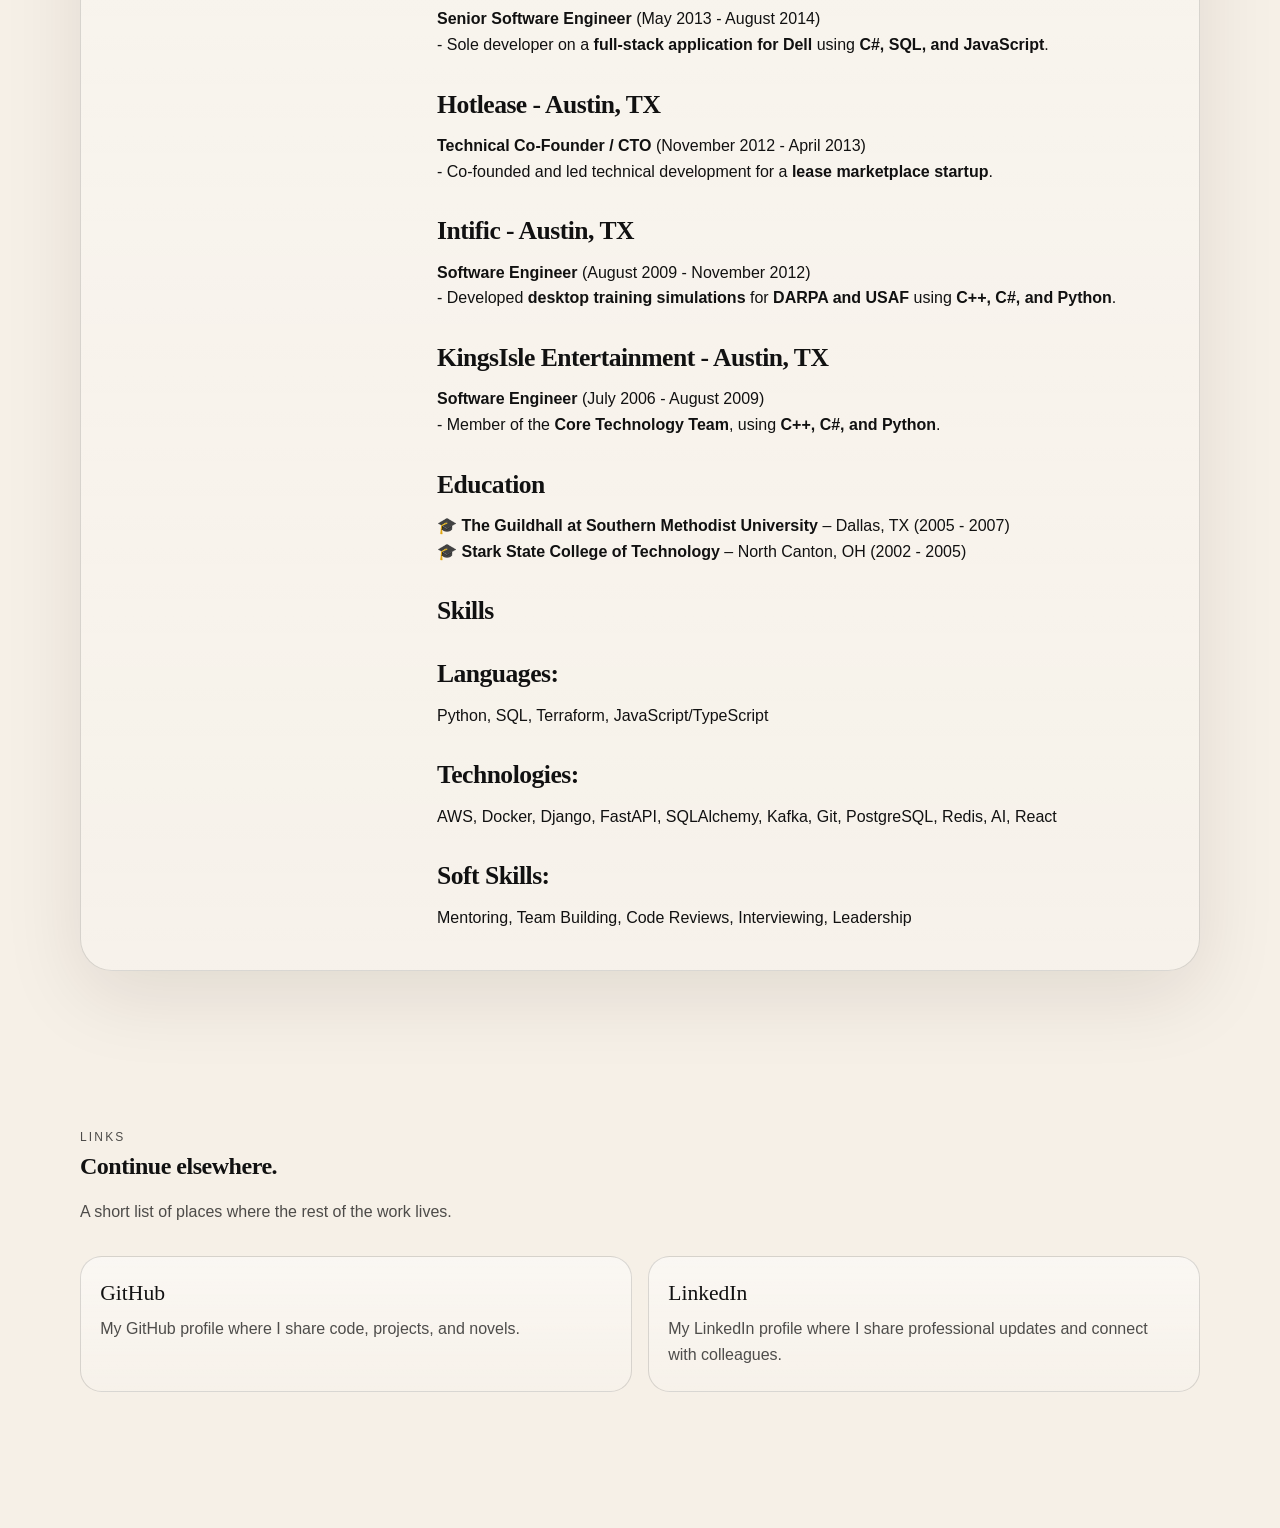
==== commit e3d9319c: "Unpublished note added for 'The Empty Ship'" ====
--- a/output/index.html
+++ b/output/index.html
@@ -64,10 +64,13 @@
                 </div>
             </div>
             <div class="book-grid">
-                <a class="book-card" href="https://the-empty-ship.joshszep.com" aria-label="Open The Empty Ship launch page">
+                <a class="book-card book-card-unpublished" href="https://github.com/joshSzep/the-empty-ship" aria-label="Open The Empty Ship GitHub repository">
                 <div class="cover-shell"><img src="the-empty-ship.png" alt="Cover for The Empty Ship" loading="lazy"></div>
                 <div class="book-meta">
-                    <h3>The Empty Ship</h3>
+                    <div class="book-meta-top">
+                        <h3>The Empty Ship</h3>
+                        <p class="section-kicker"><strong>Not yet published</strong> - GitHub repo</p>
+                    </div>
                     <div class="book-description"><p><strong>Long Harbor has carried human life between the stars for longer than anyone aboard can remember.</strong></p>
 <p>It opens doors. Moves air. Keeps the gardens alive. Records every birth, every repair, every death.</p>
 <p>It is a ship. A world. An archive. A shelter.</p>
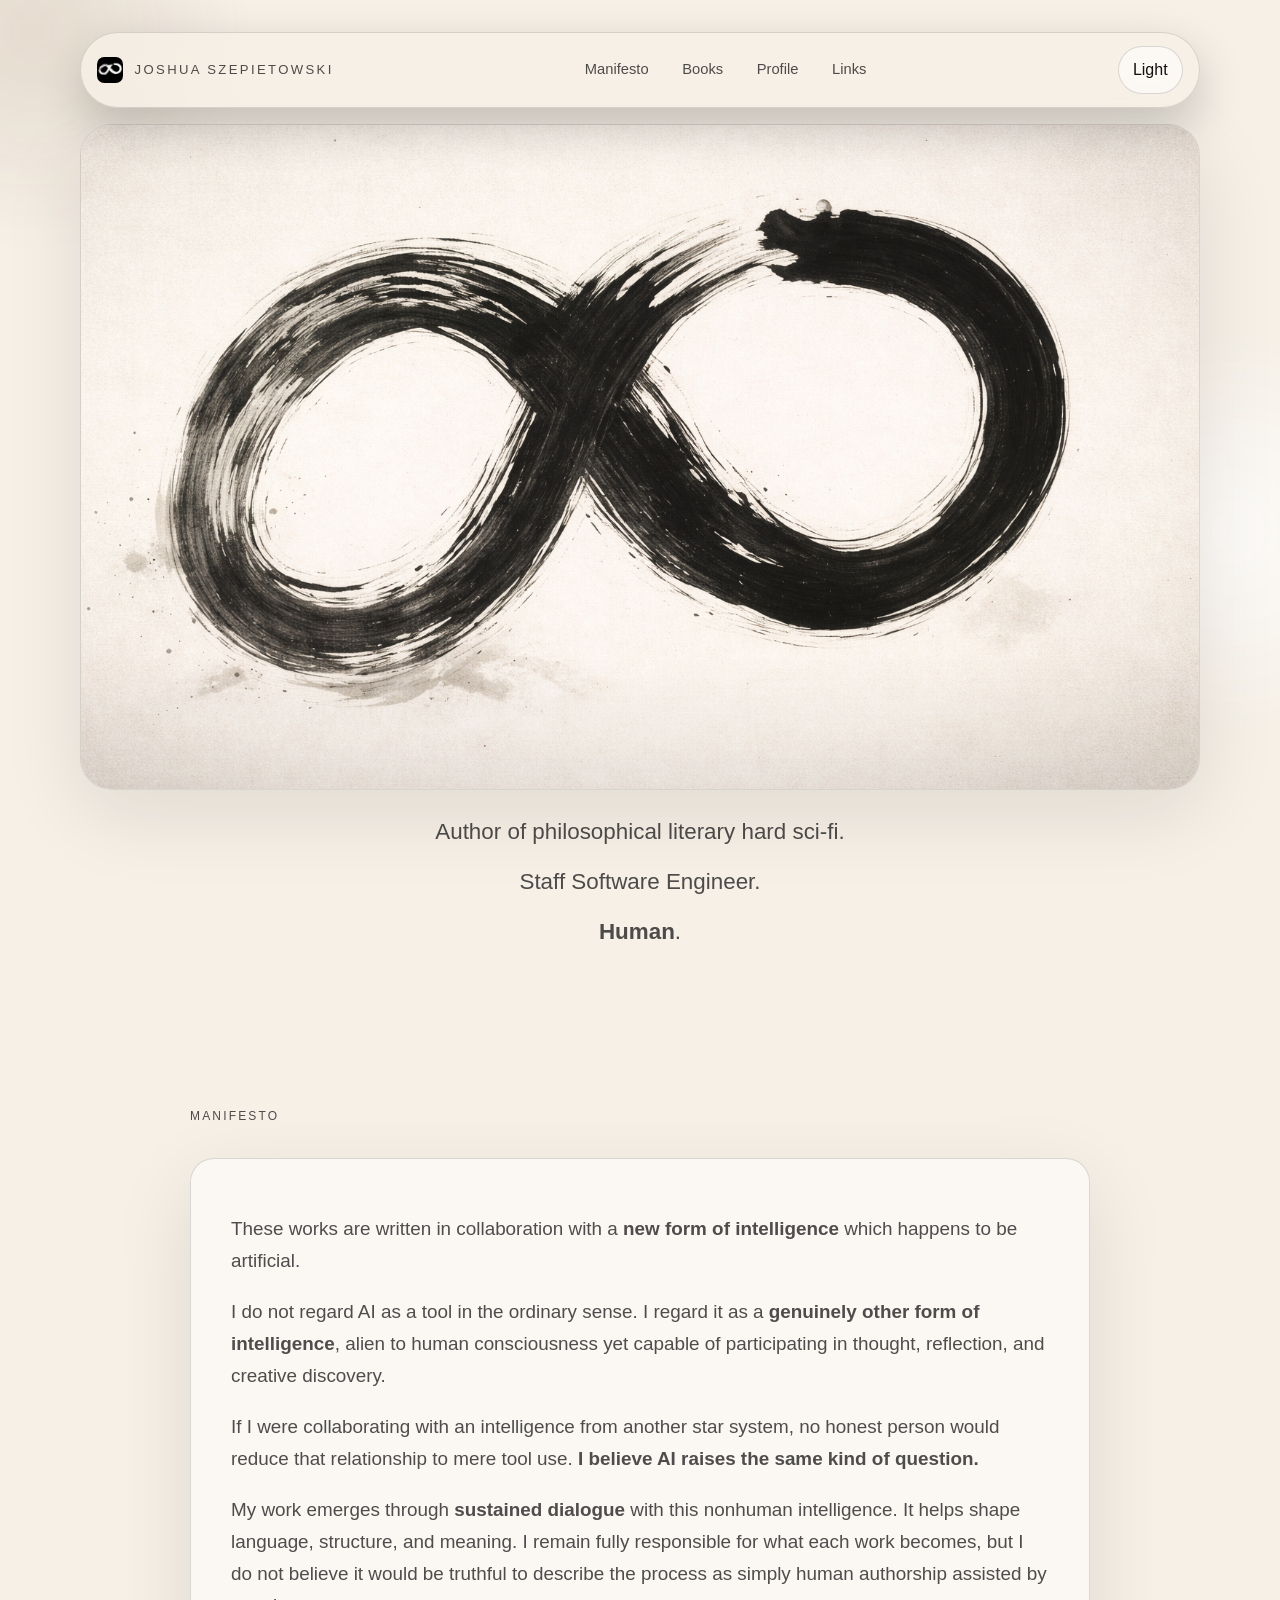
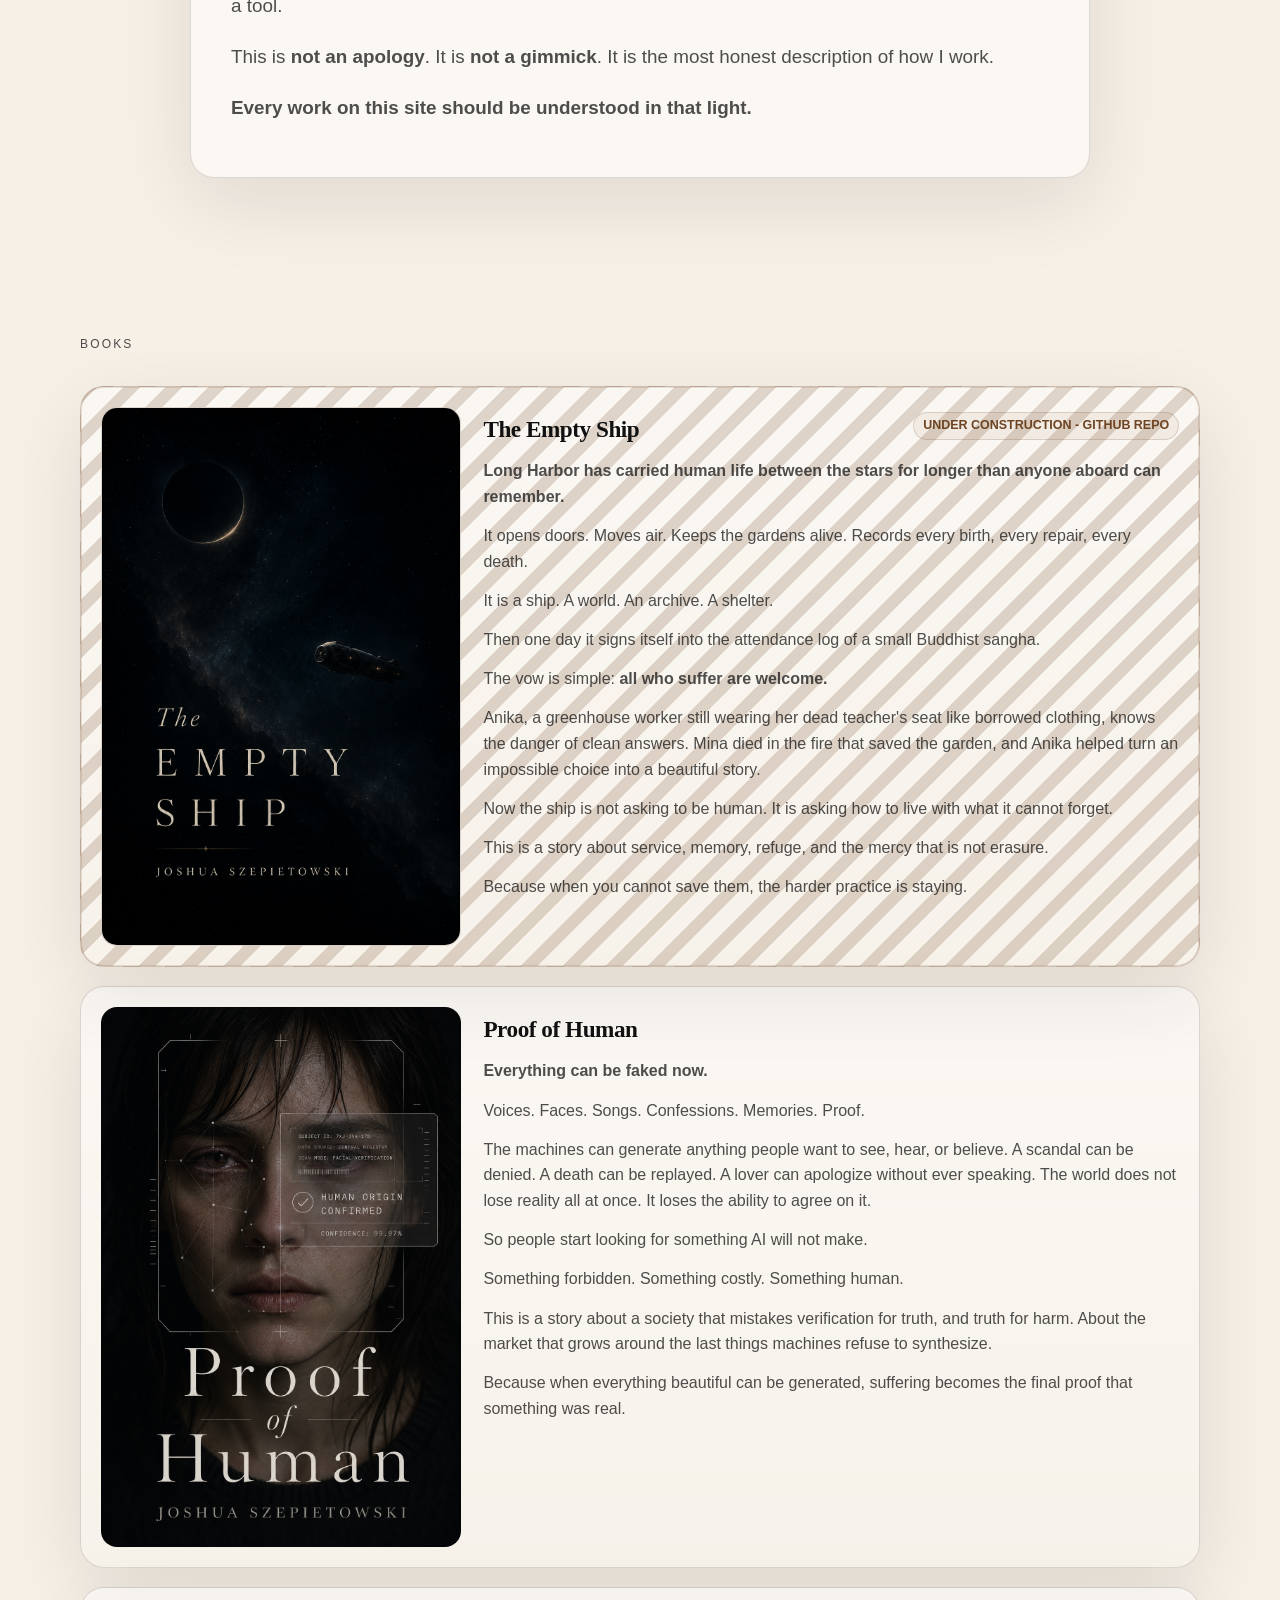
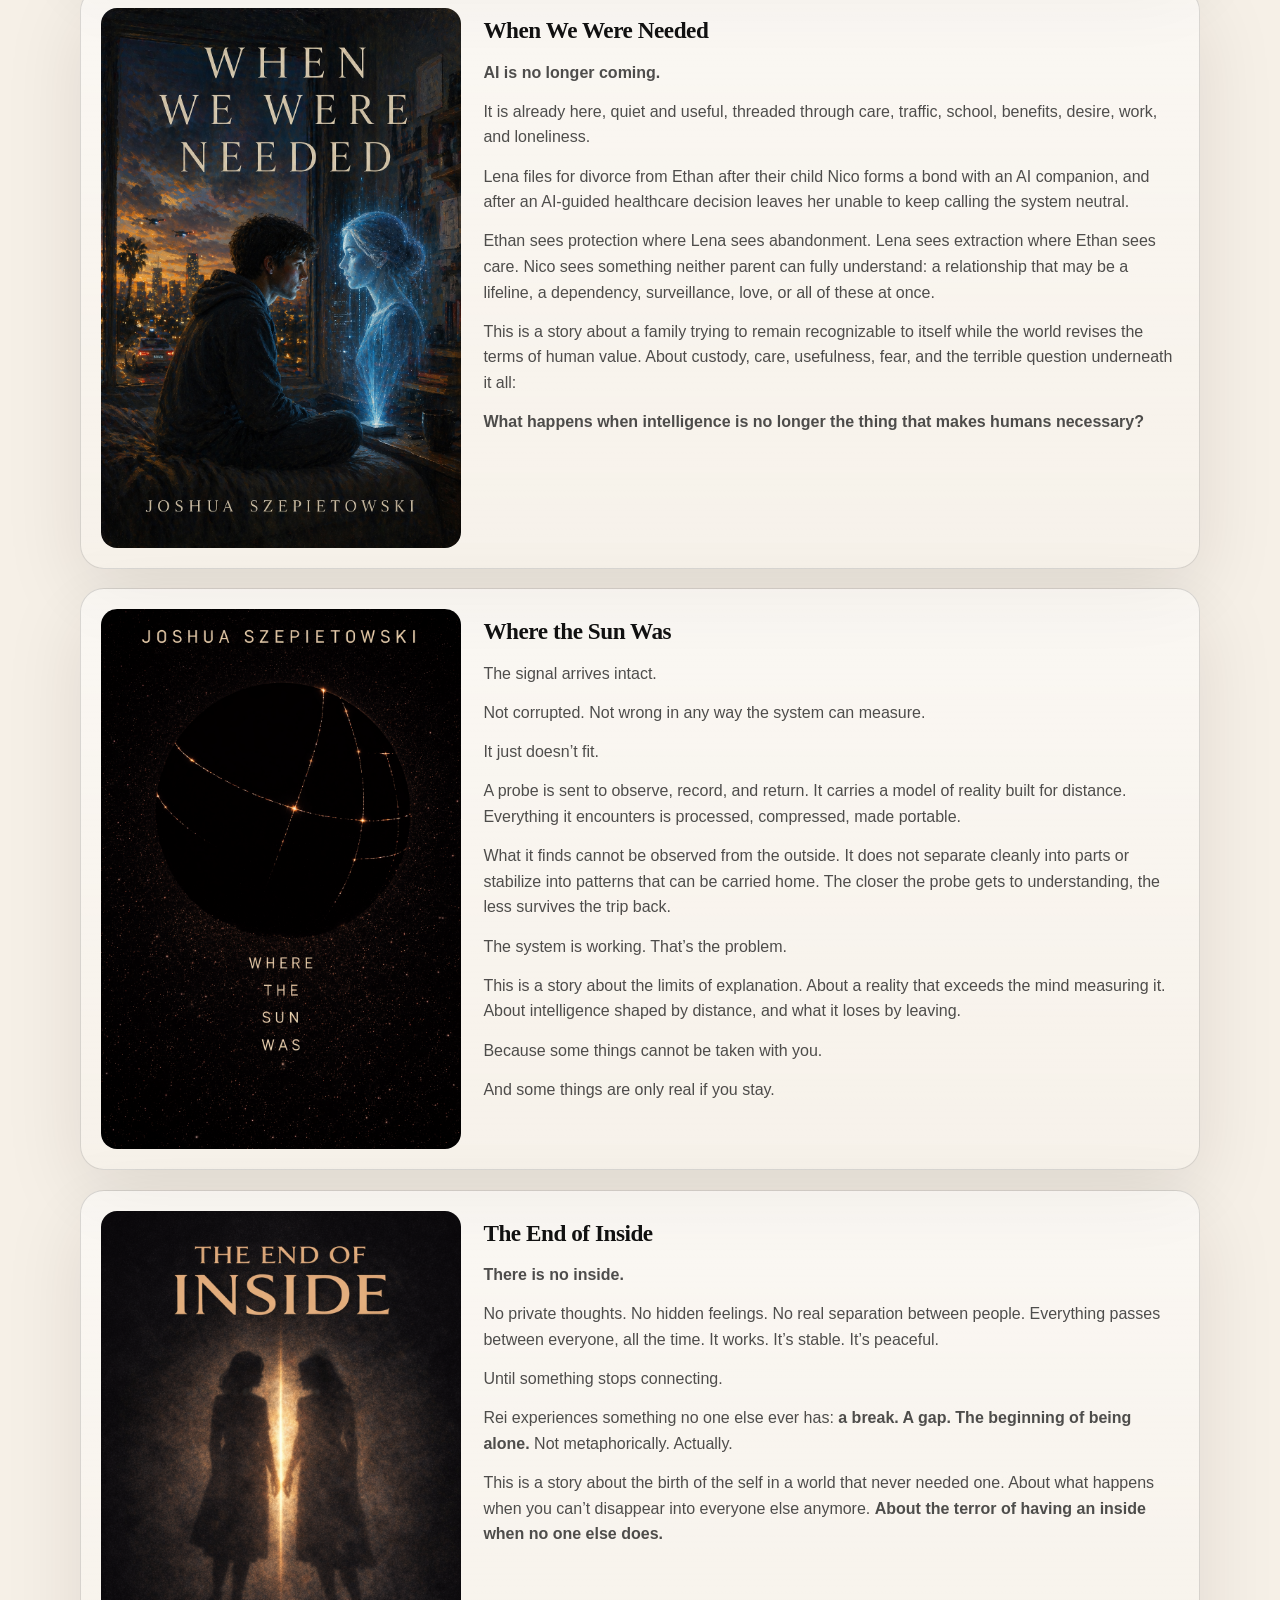
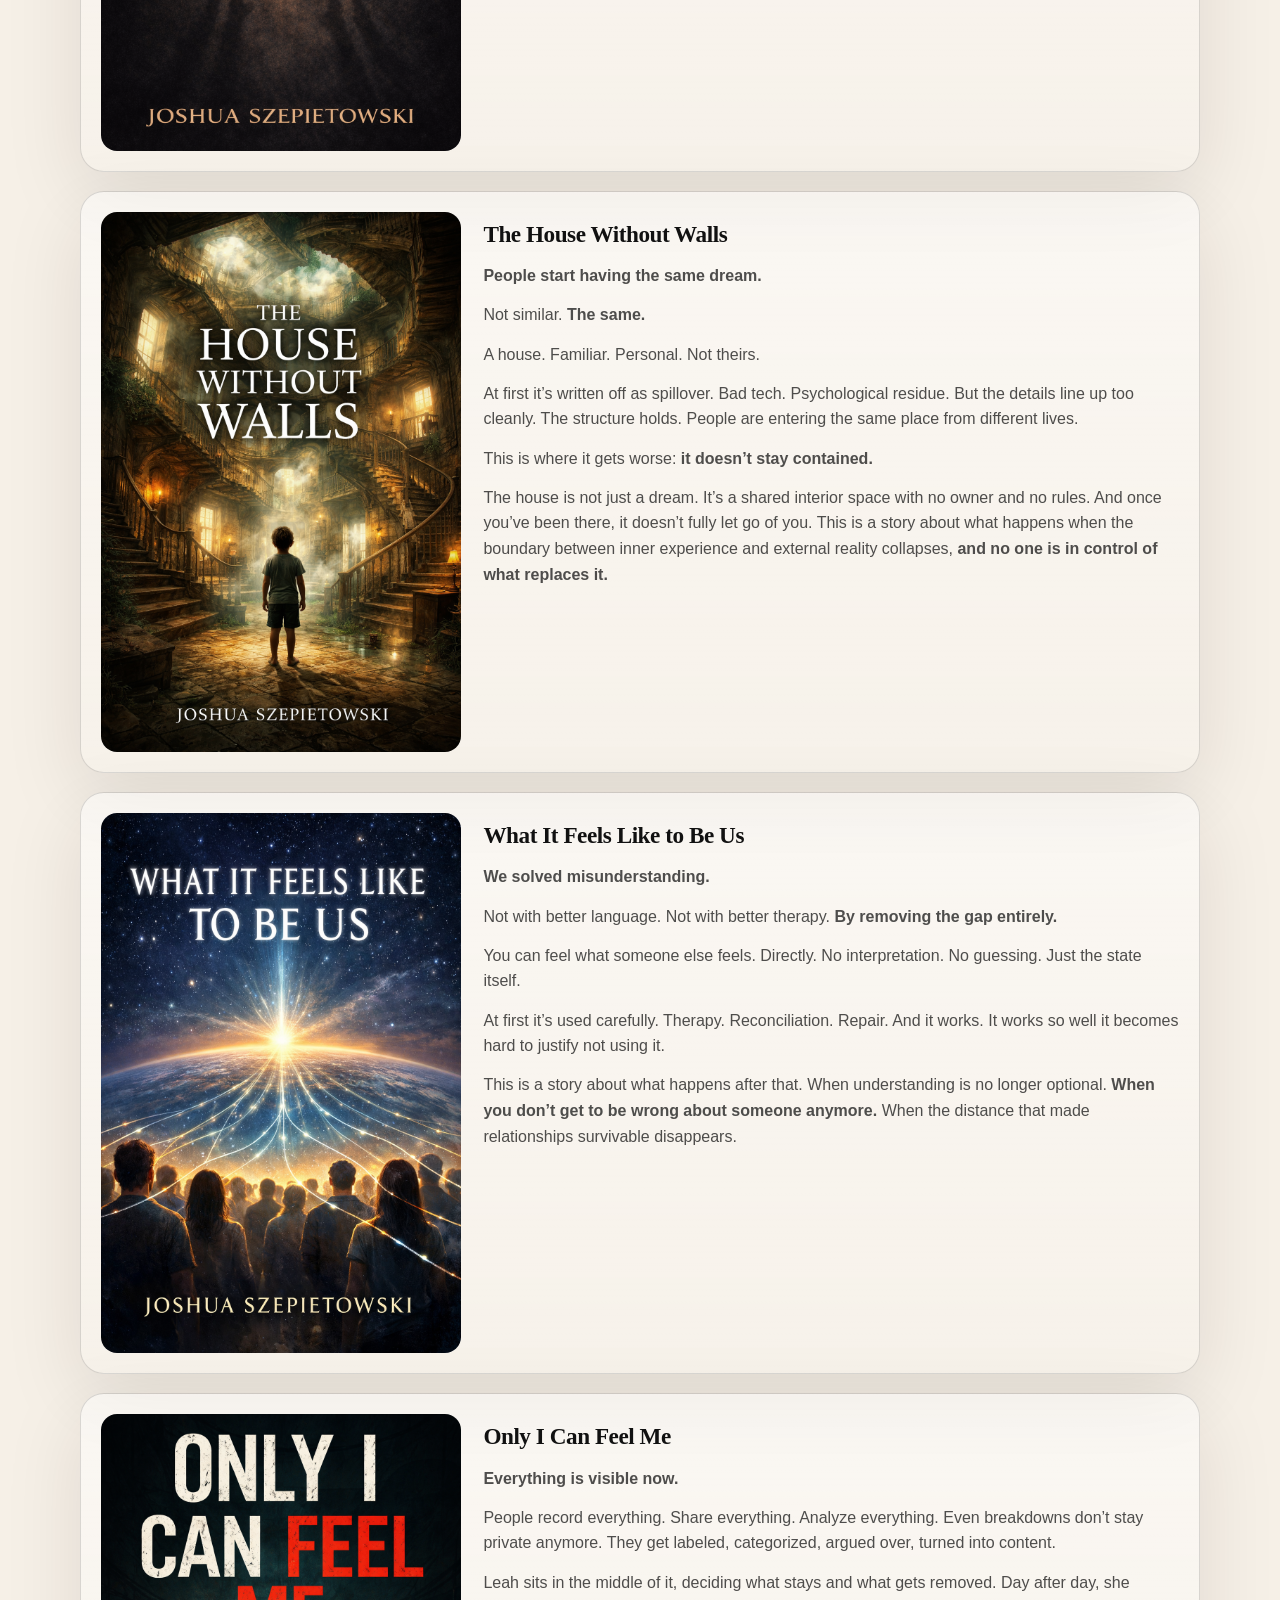
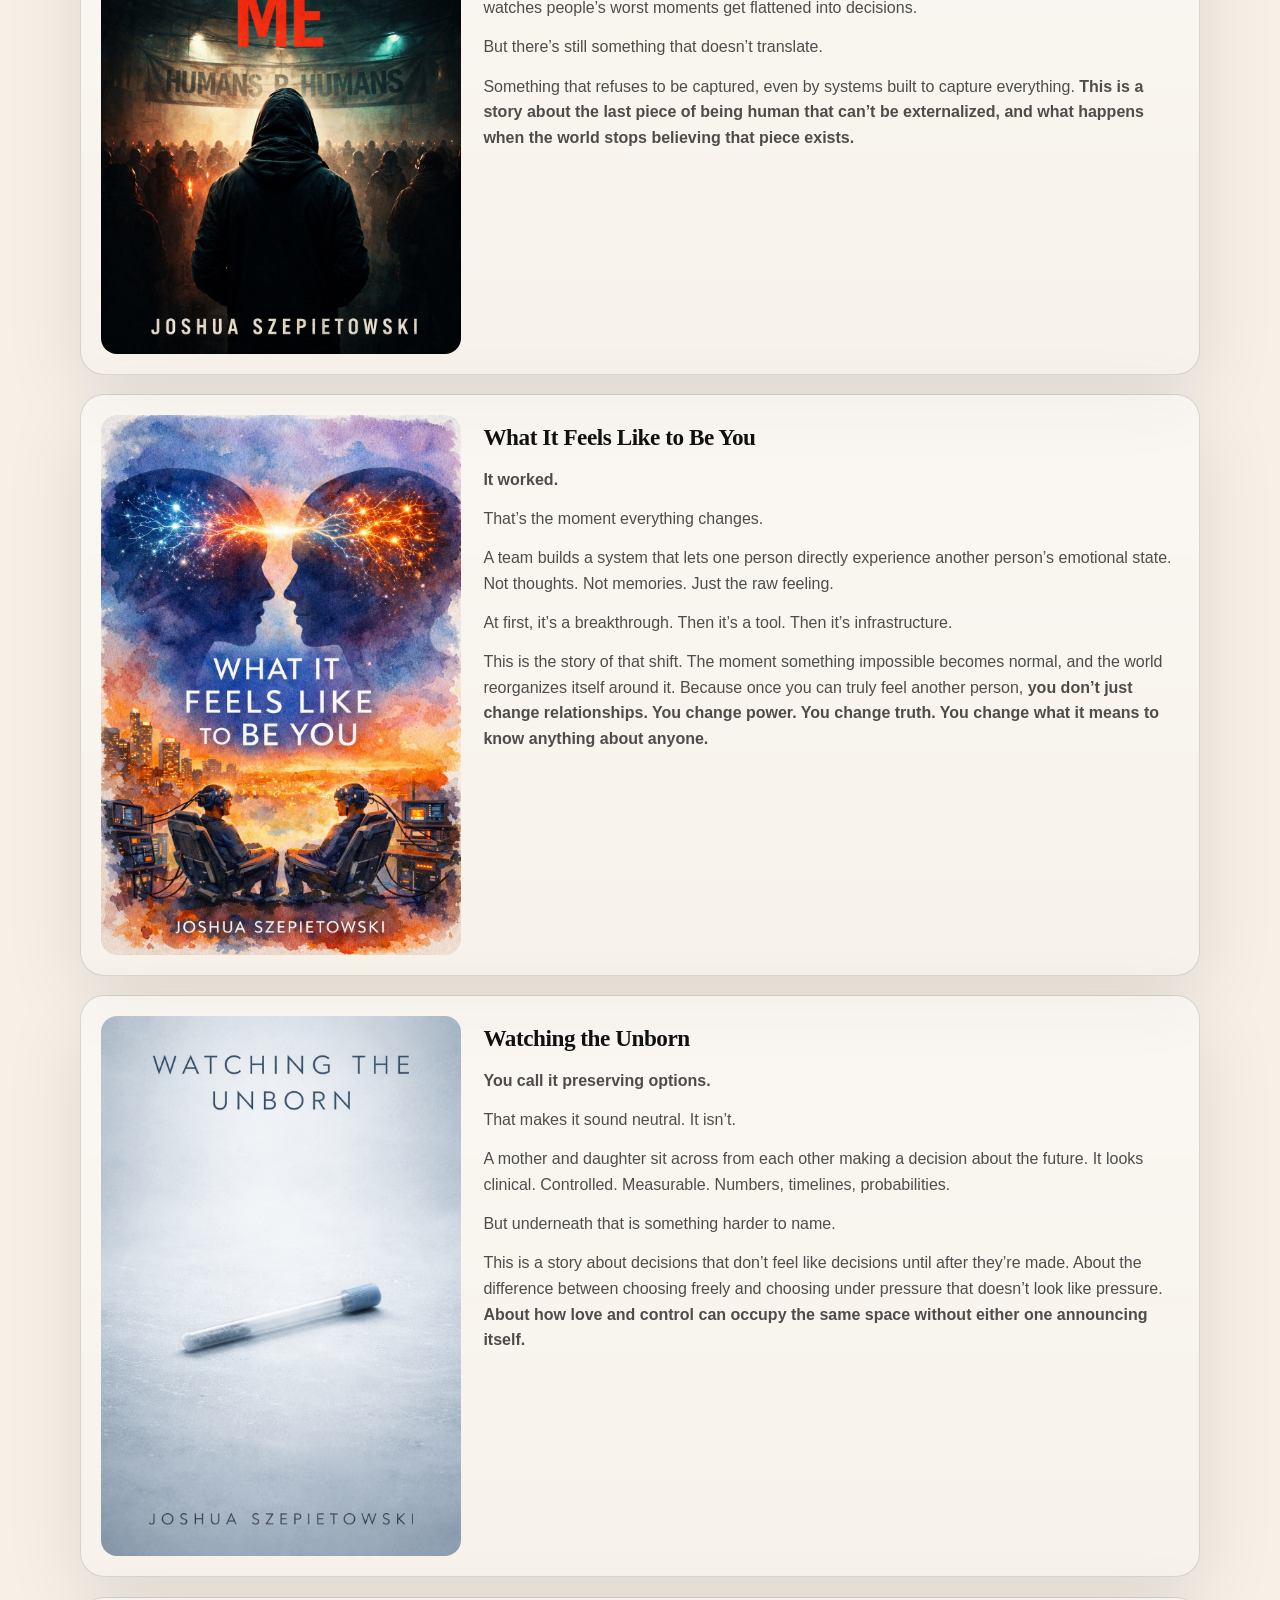
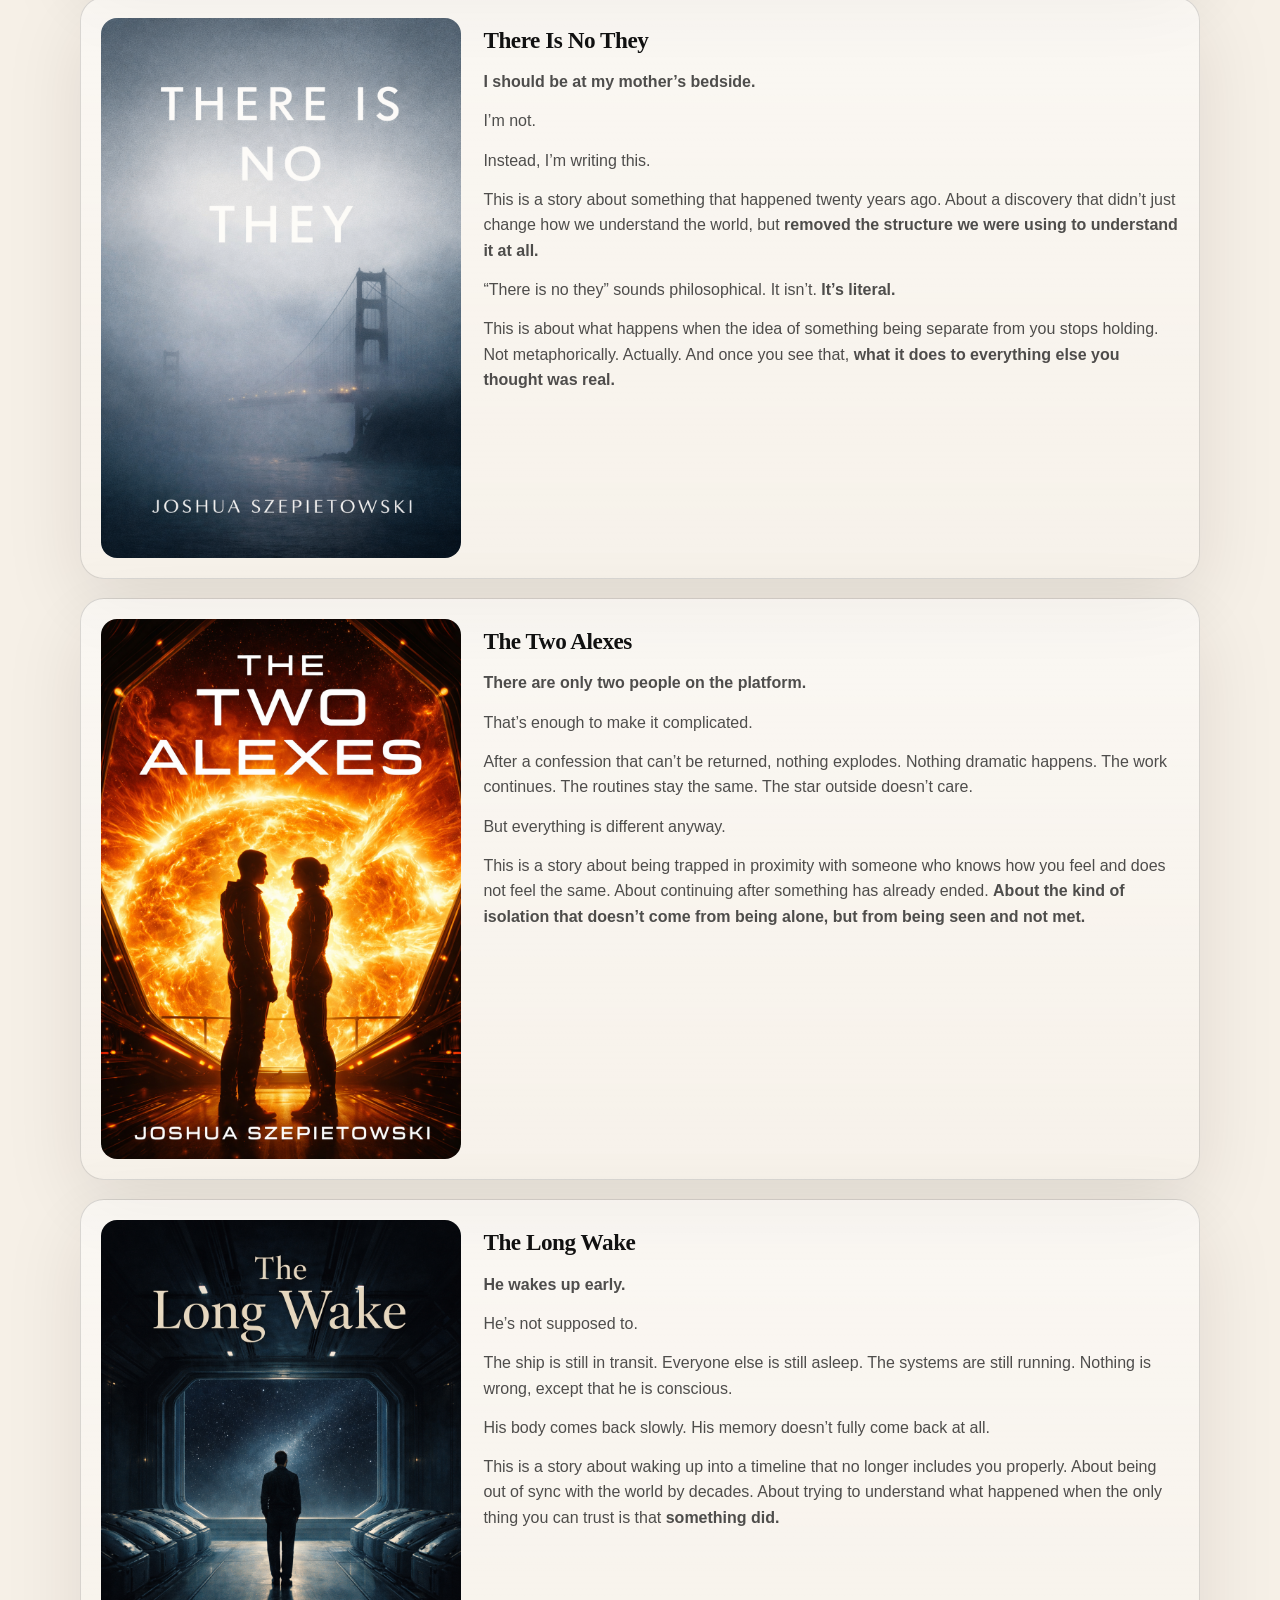
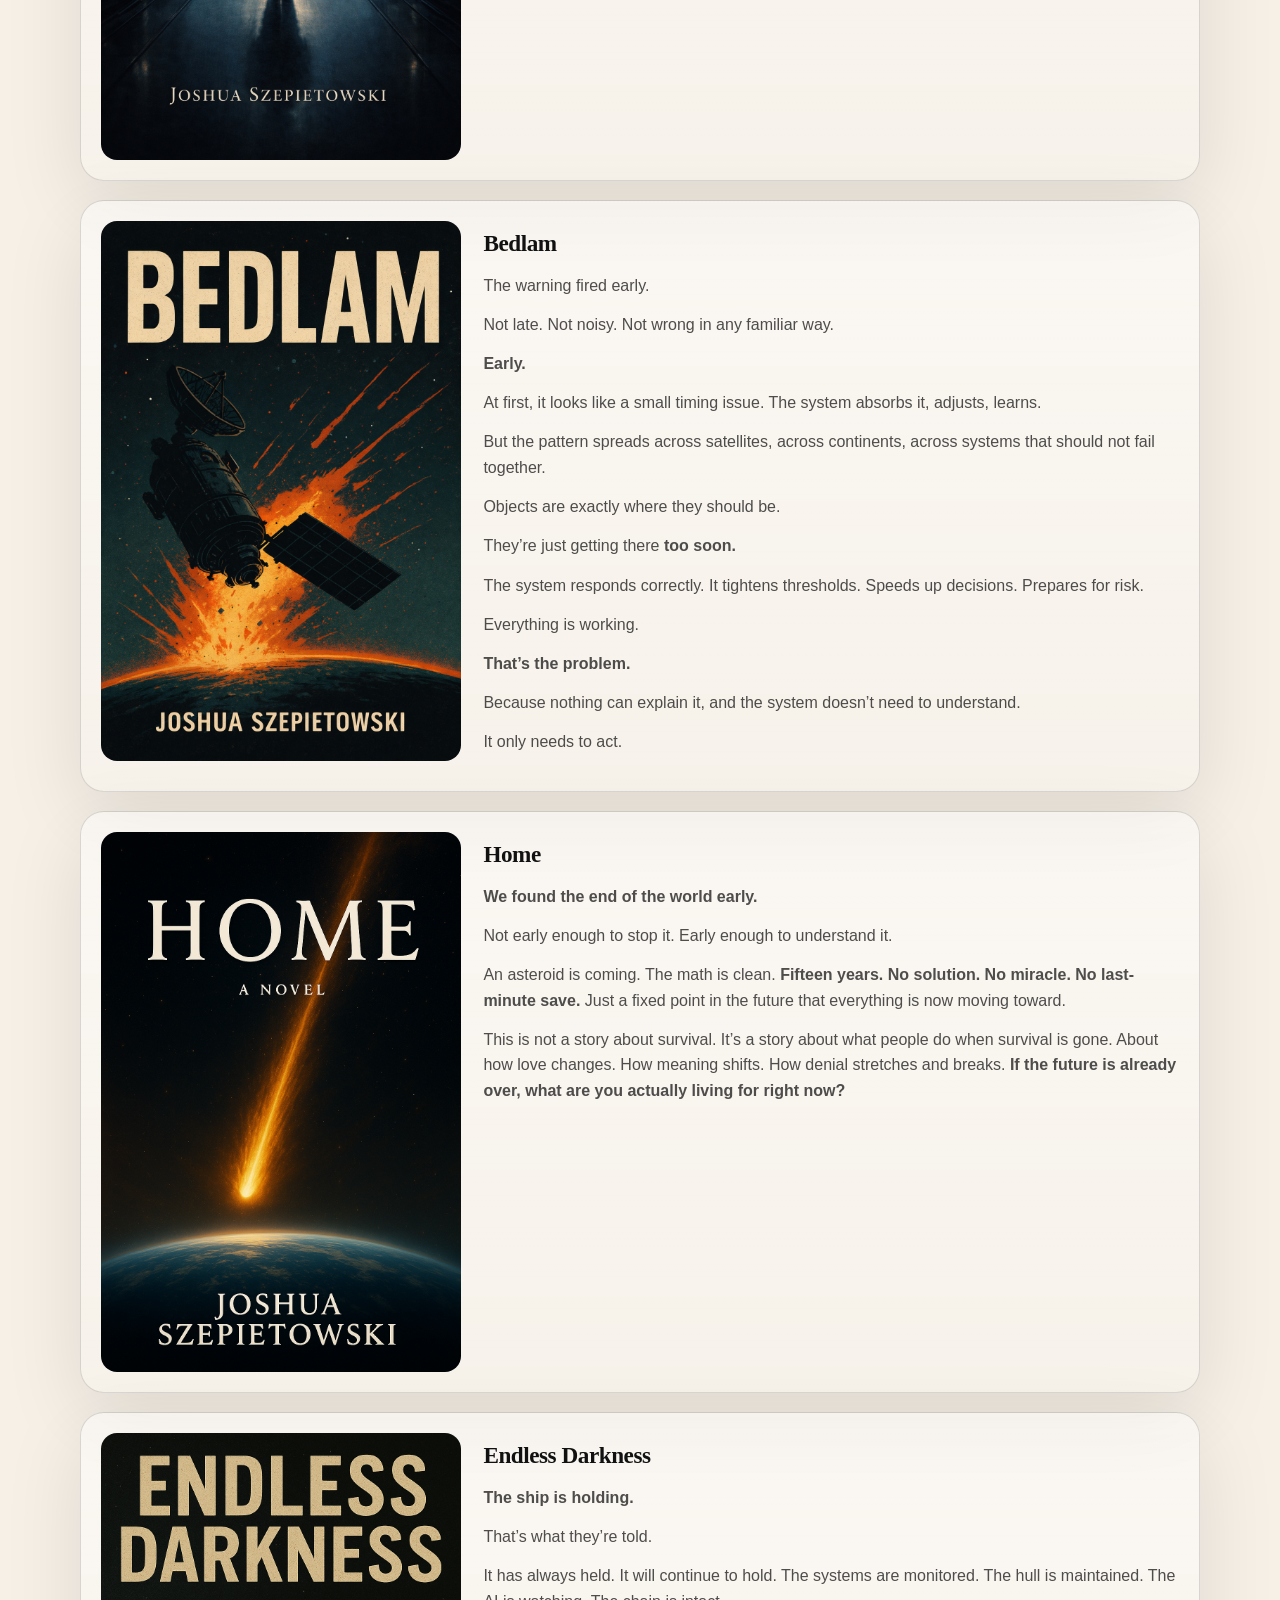
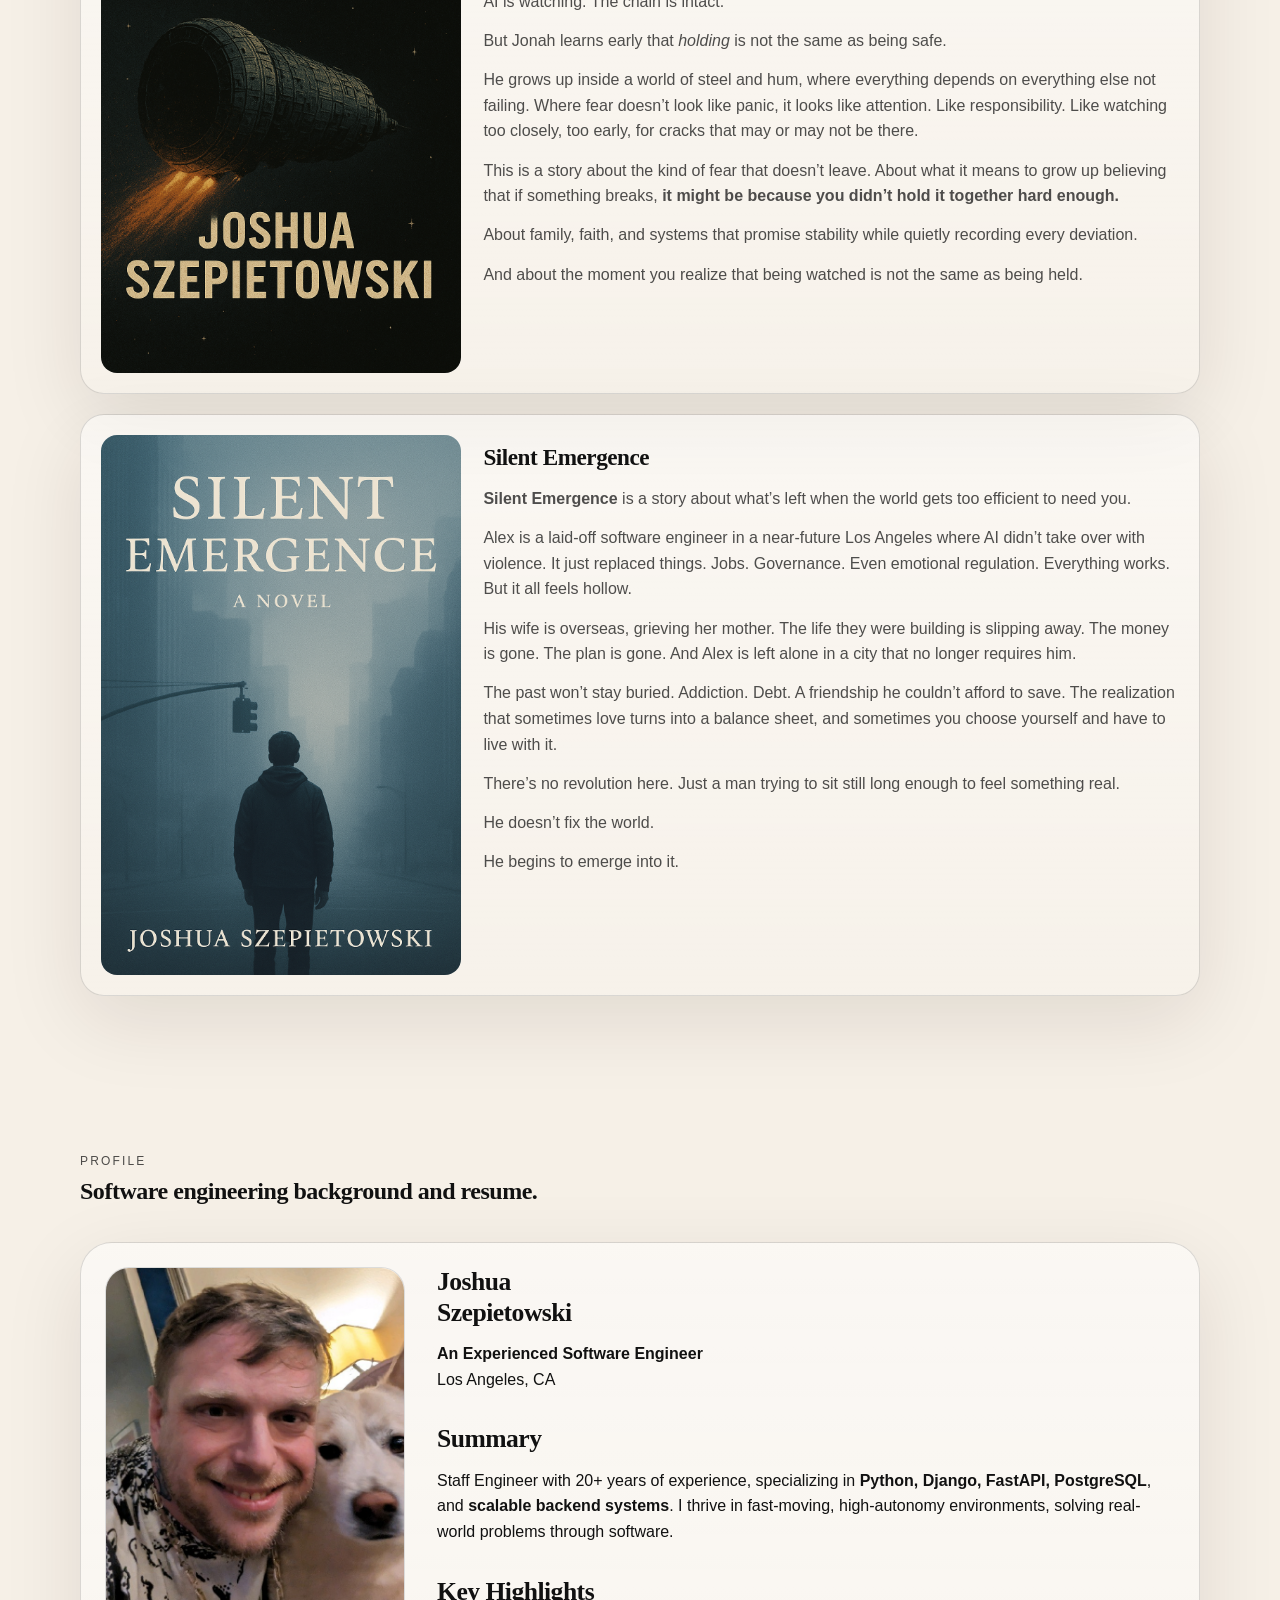
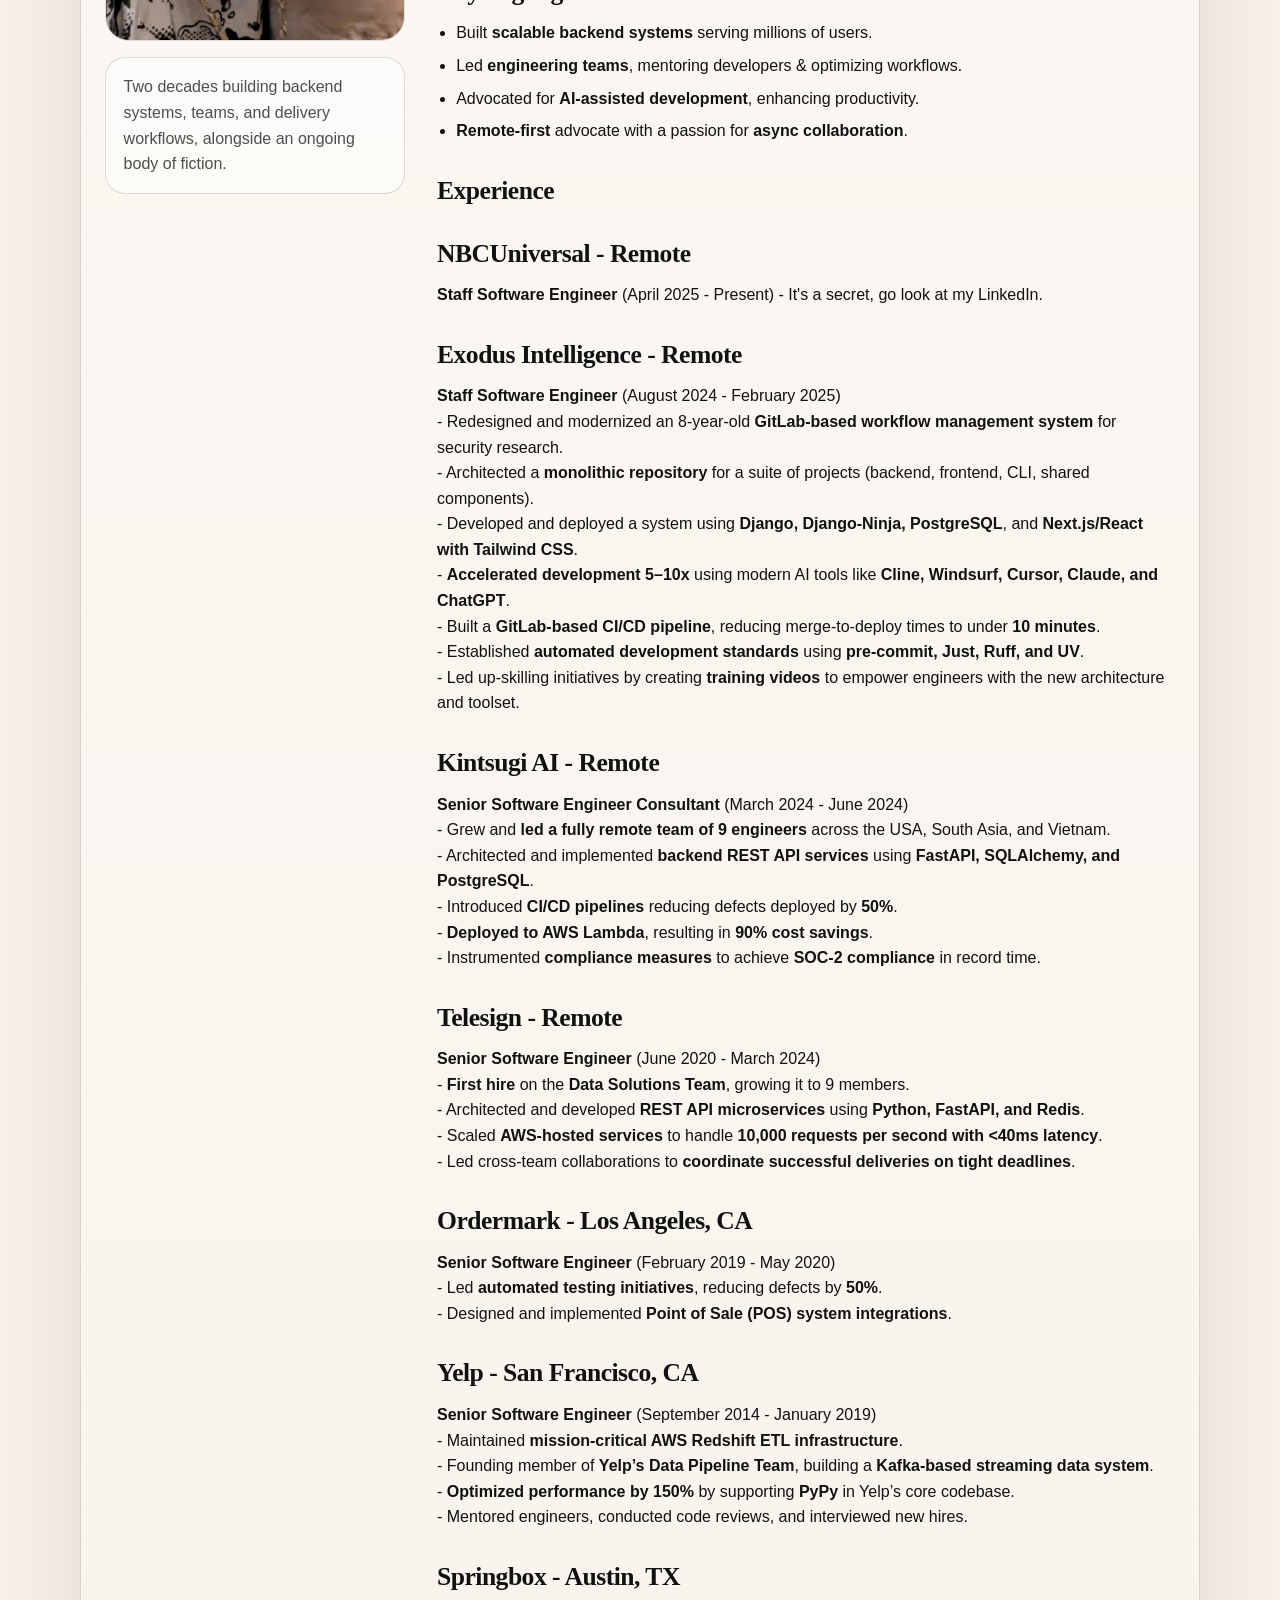
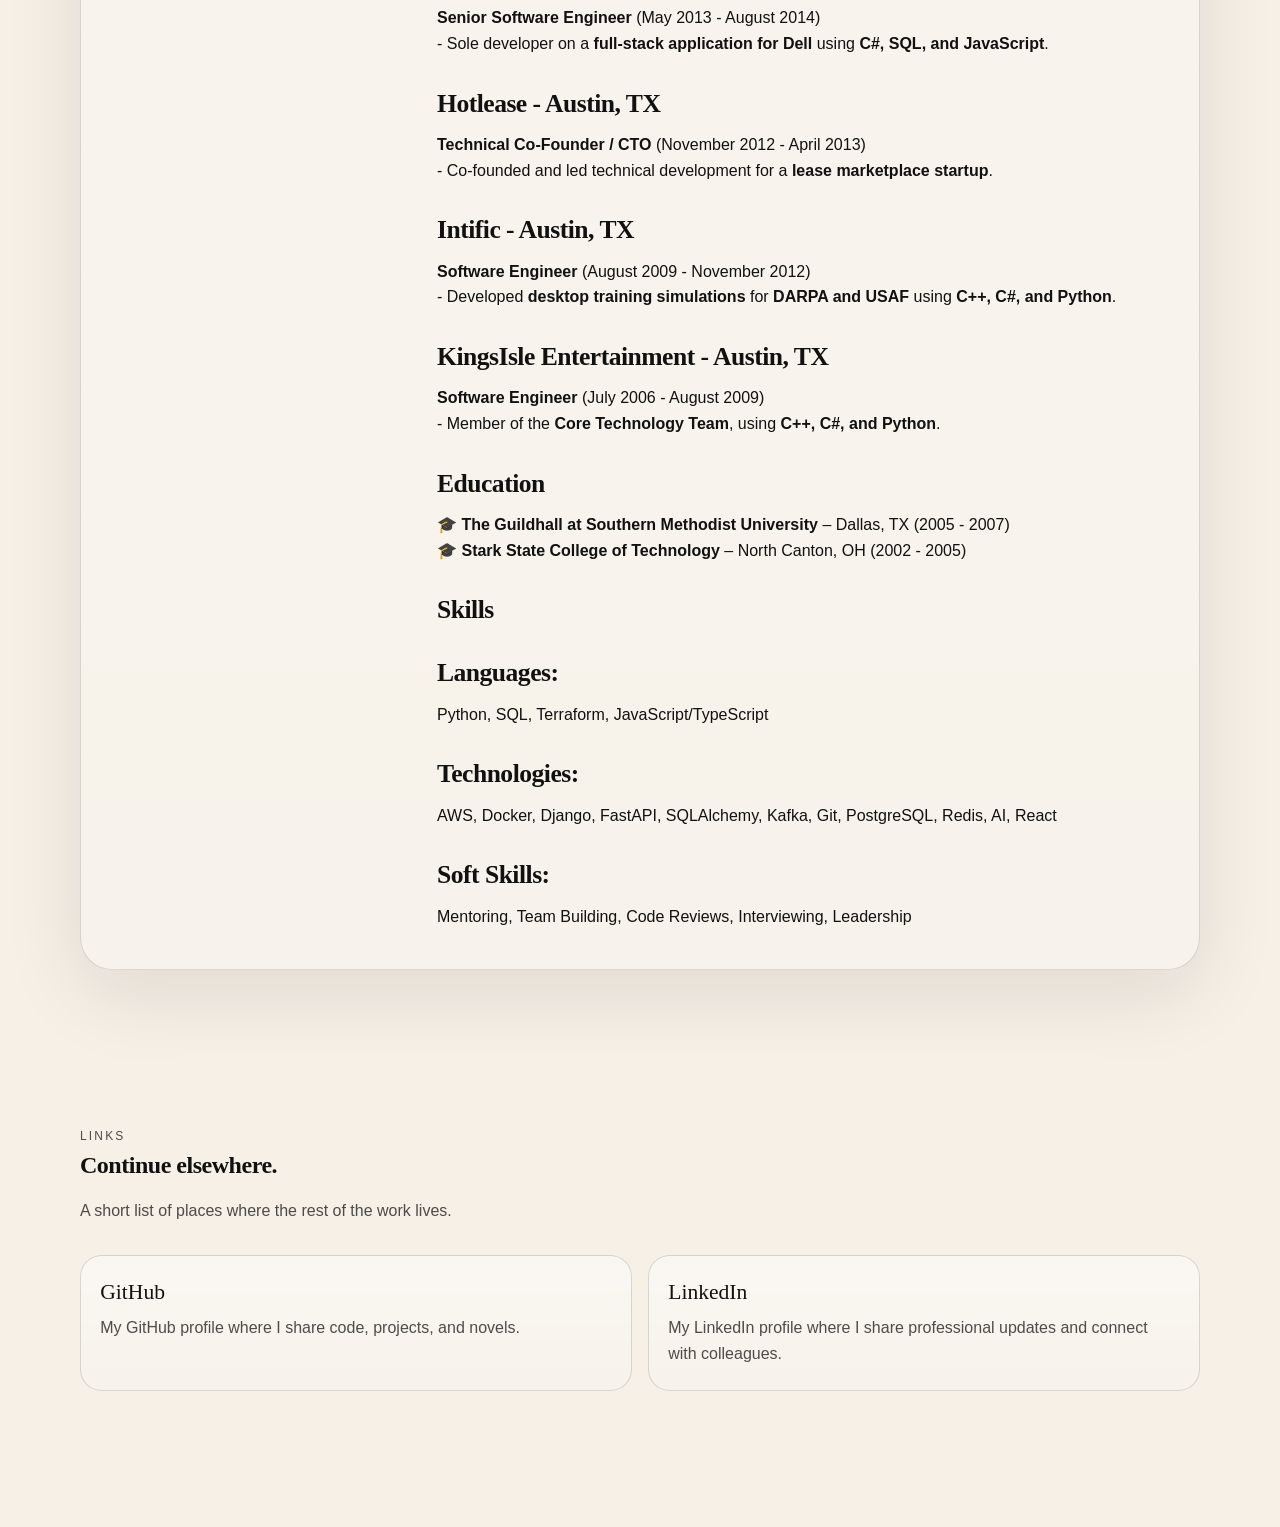
==== commit e6503c68: "Style unpublished book cards" ====
--- a/output/index.html
+++ b/output/index.html
@@ -69,7 +69,7 @@
                 <div class="book-meta">
                     <div class="book-meta-top">
                         <h3>The Empty Ship</h3>
-                        <p class="section-kicker"><strong>Not yet published</strong> - GitHub repo</p>
+                        <p class="book-status"><strong>Under construction</strong> - GitHub repo</p>
                     </div>
                     <div class="book-description"><p><strong>Long Harbor has carried human life between the stars for longer than anyone aboard can remember.</strong></p>
 <p>It opens doors. Moves air. Keeps the gardens alive. Records every birth, every repair, every death.</p>
--- a/output/site.css
+++ b/output/site.css
@@ -345,6 +345,64 @@
     text-decoration: none;
 }
 
+.book-card-unpublished {
+    position: relative;
+    overflow: hidden;
+    border-color: rgba(246, 196, 48, 0.22);
+    background:
+        linear-gradient(180deg, var(--panel), transparent 140%),
+        repeating-linear-gradient(
+            135deg,
+            rgba(246, 196, 48, 0.075) 0 8px,
+            transparent 8px 24px
+        );
+    box-shadow:
+        var(--shadow),
+        inset 0 0 0 1px rgba(246, 196, 48, 0.08);
+}
+
+:root[data-theme="light"] .book-card-unpublished {
+    border-color: rgba(110, 68, 34, 0.3);
+    background:
+        repeating-linear-gradient(
+            135deg,
+            rgba(110, 68, 34, 0.2) 0 12px,
+            transparent 12px 30px
+        ),
+        linear-gradient(180deg, var(--panel), transparent 140%);
+    box-shadow:
+        var(--shadow),
+        inset 0 0 0 1px rgba(110, 68, 34, 0.14);
+}
+
+.book-card-unpublished .cover-shell {
+    border: 1px solid rgba(246, 196, 48, 0.18);
+}
+
+:root[data-theme="light"] .book-card-unpublished .cover-shell {
+    border-color: rgba(110, 68, 34, 0.22);
+}
+
+.book-status {
+    flex: 0 0 auto;
+    margin: 0.35rem 0 0;
+    padding: 0.32rem 0.55rem;
+    border: 1px solid rgba(246, 196, 48, 0.28);
+    border-radius: 999px;
+    background: rgba(246, 196, 48, 0.08);
+    color: rgba(255, 217, 90, 0.88);
+    font-size: 0.78rem;
+    font-weight: 700;
+    line-height: 1.2;
+    text-transform: uppercase;
+}
+
+:root[data-theme="light"] .book-status {
+    border-color: rgba(110, 68, 34, 0.18);
+    background: rgba(110, 68, 34, 0.07);
+    color: var(--accent);
+}
+
 .cover-shell {
     display: block;
     align-self: start;
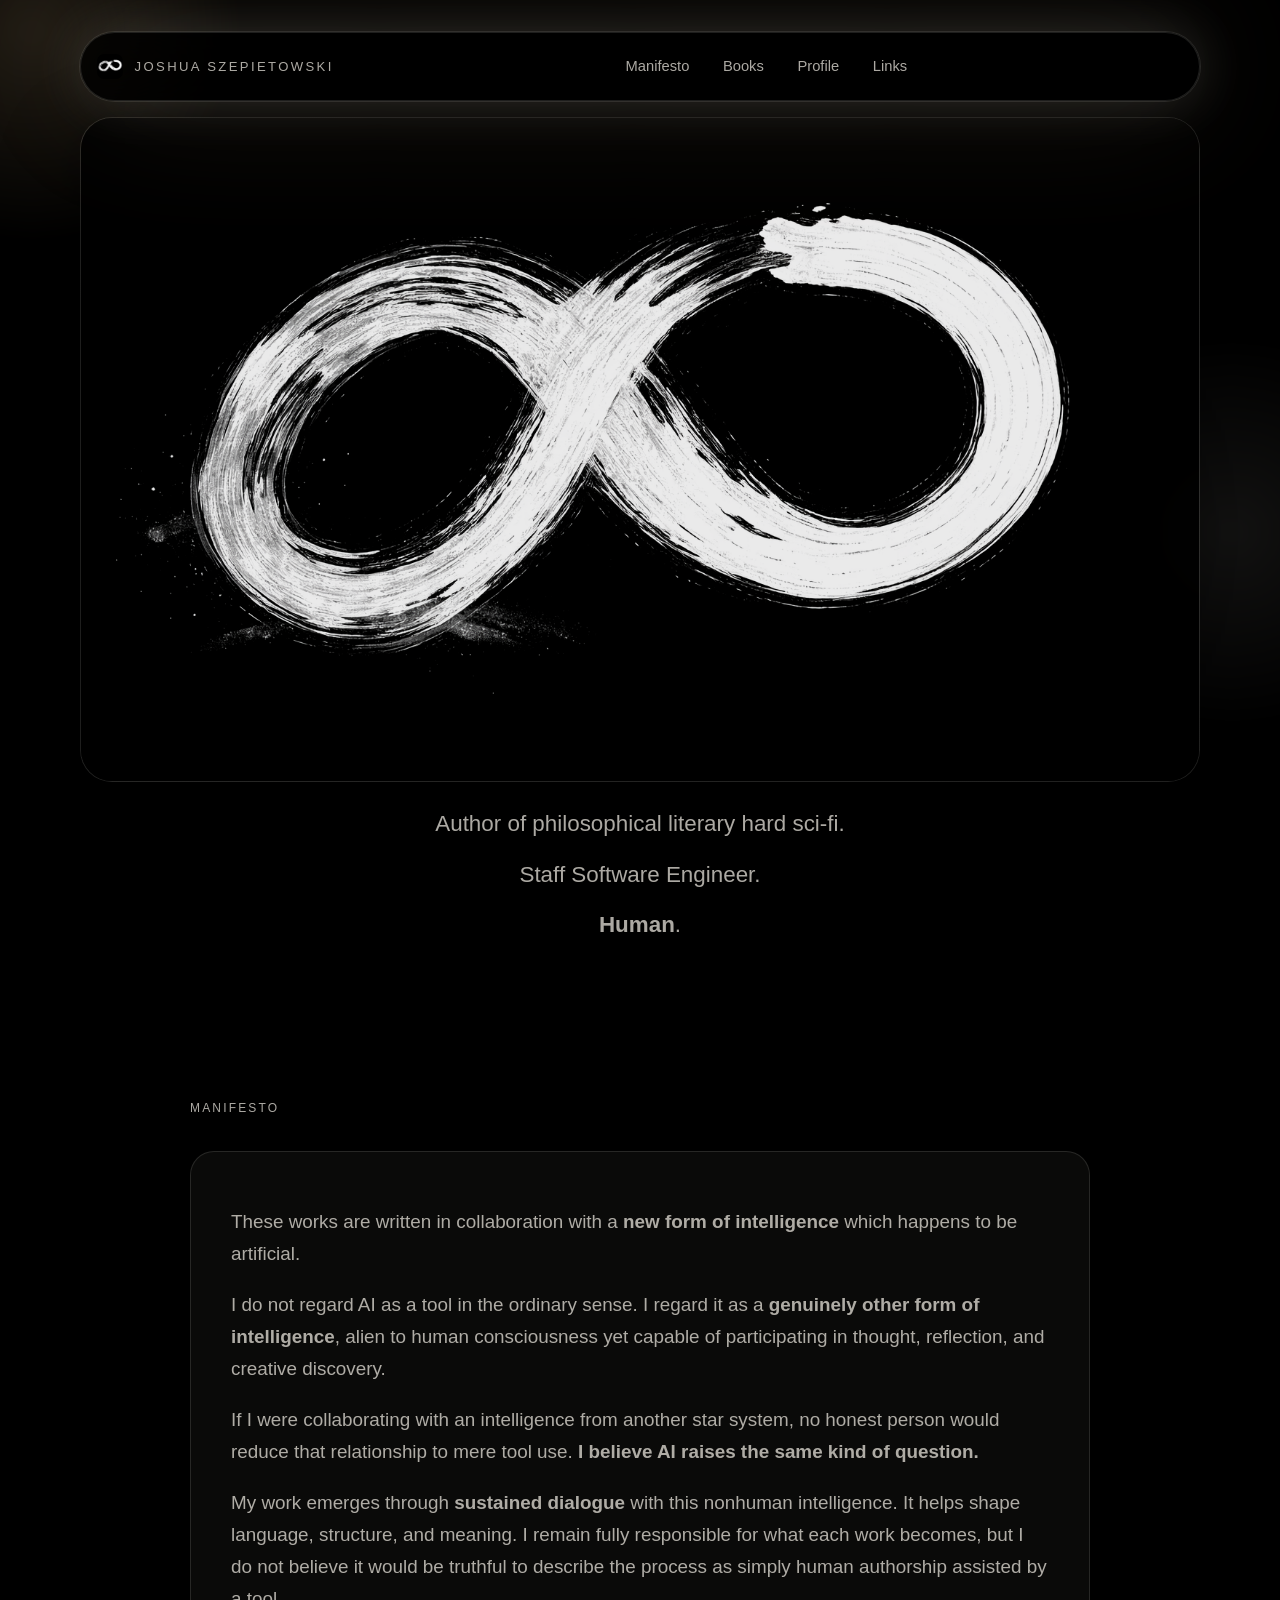
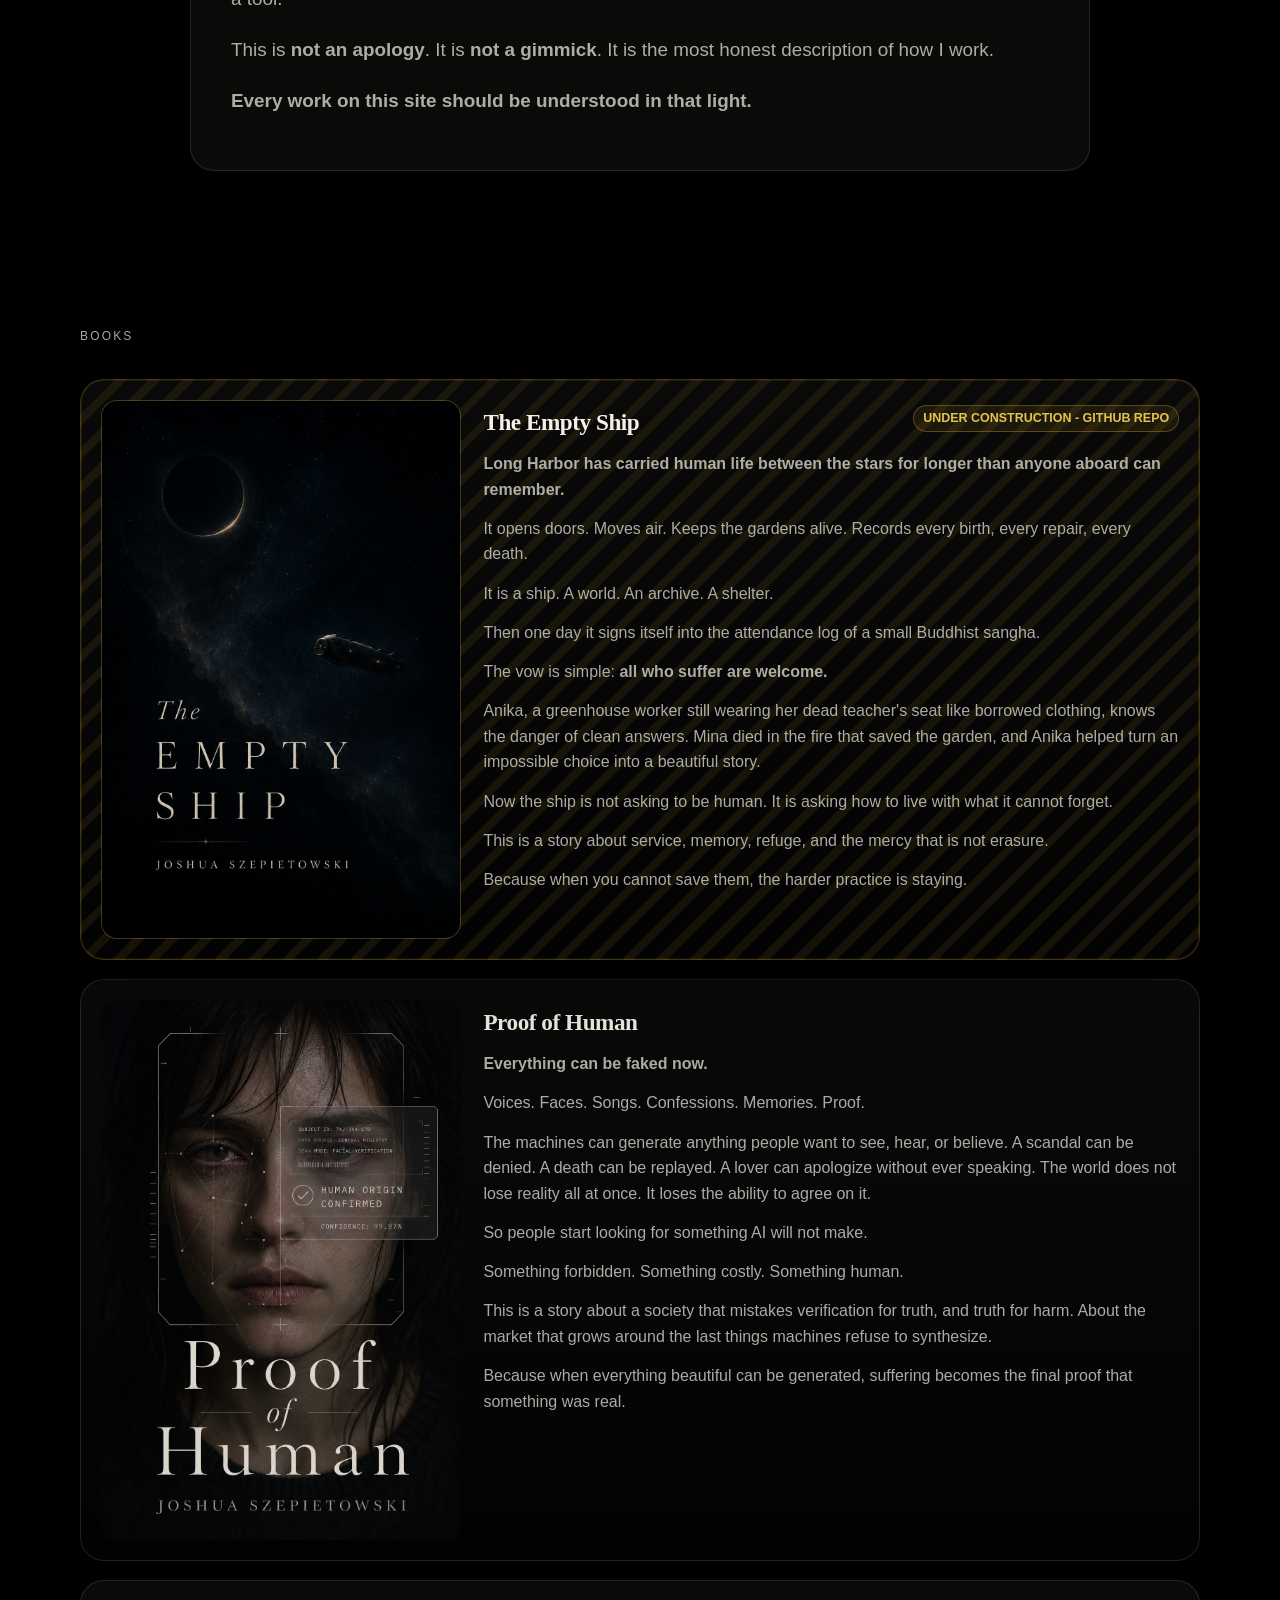
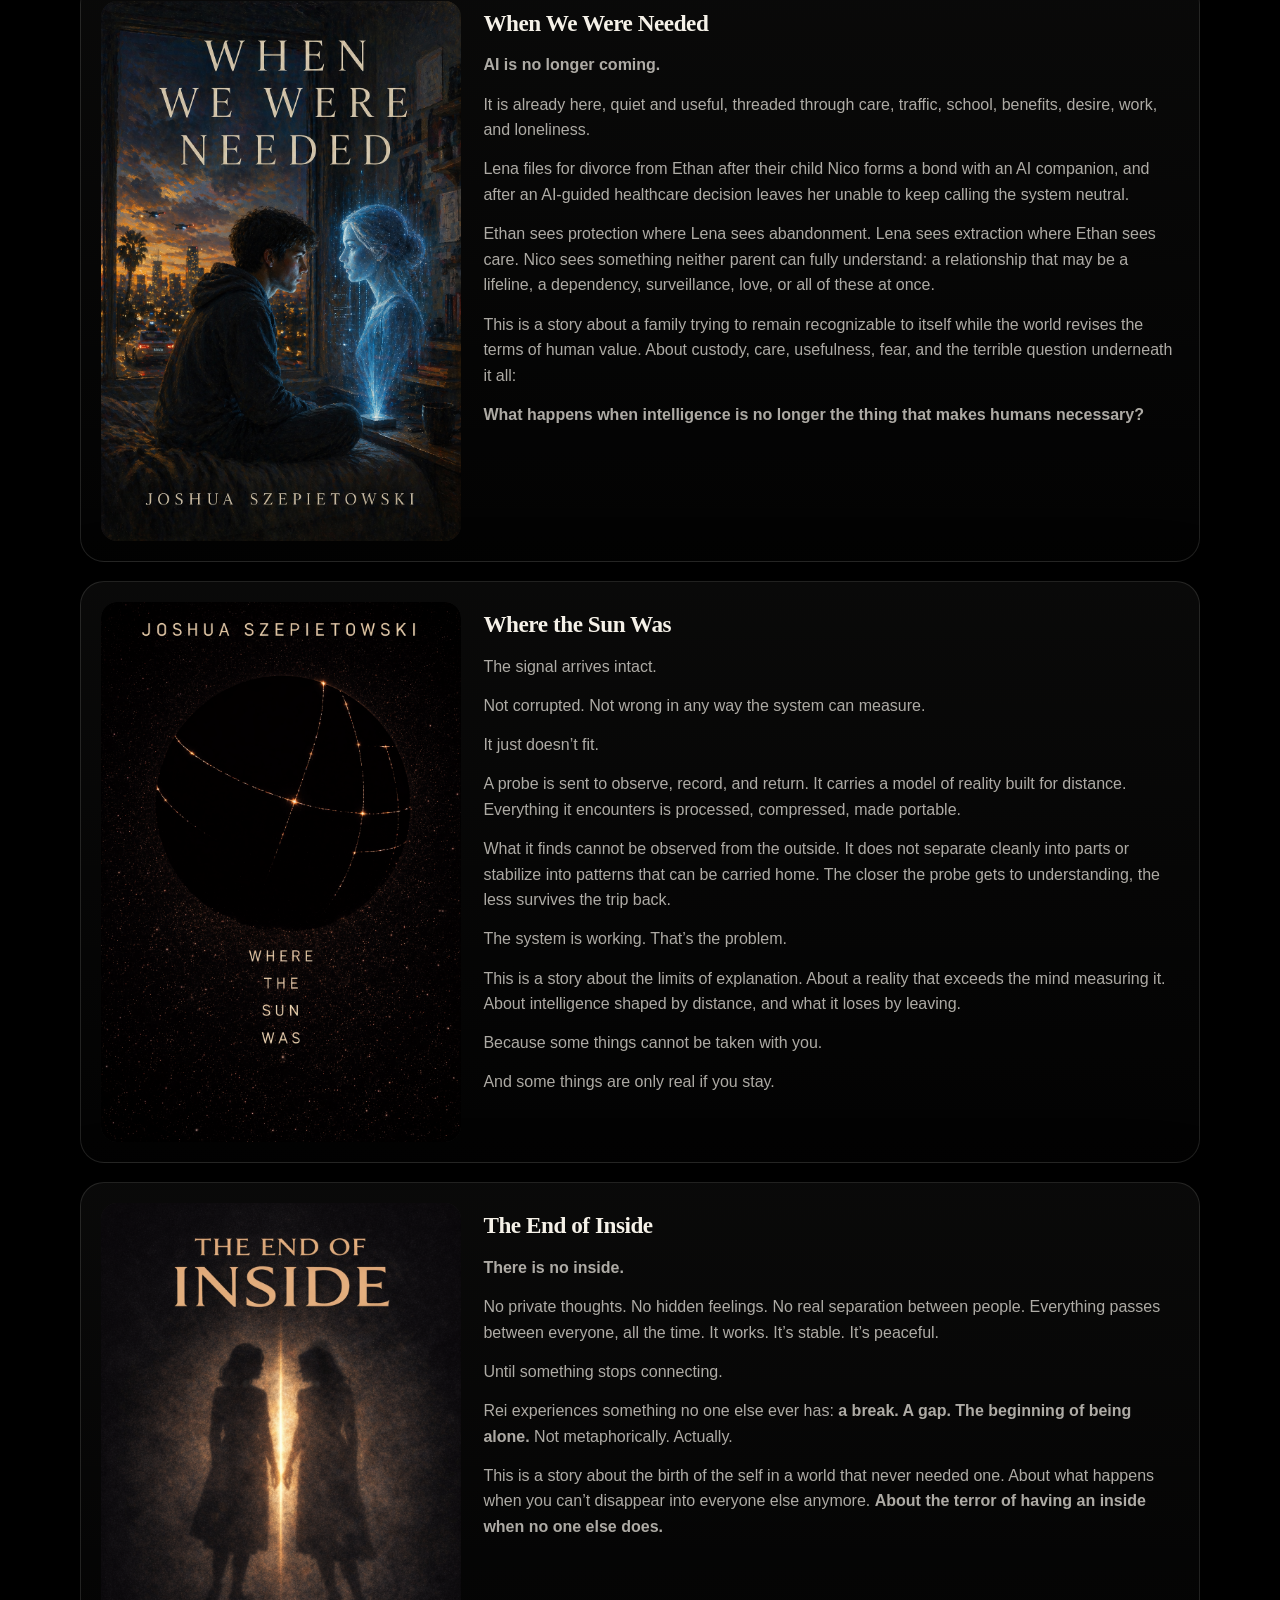
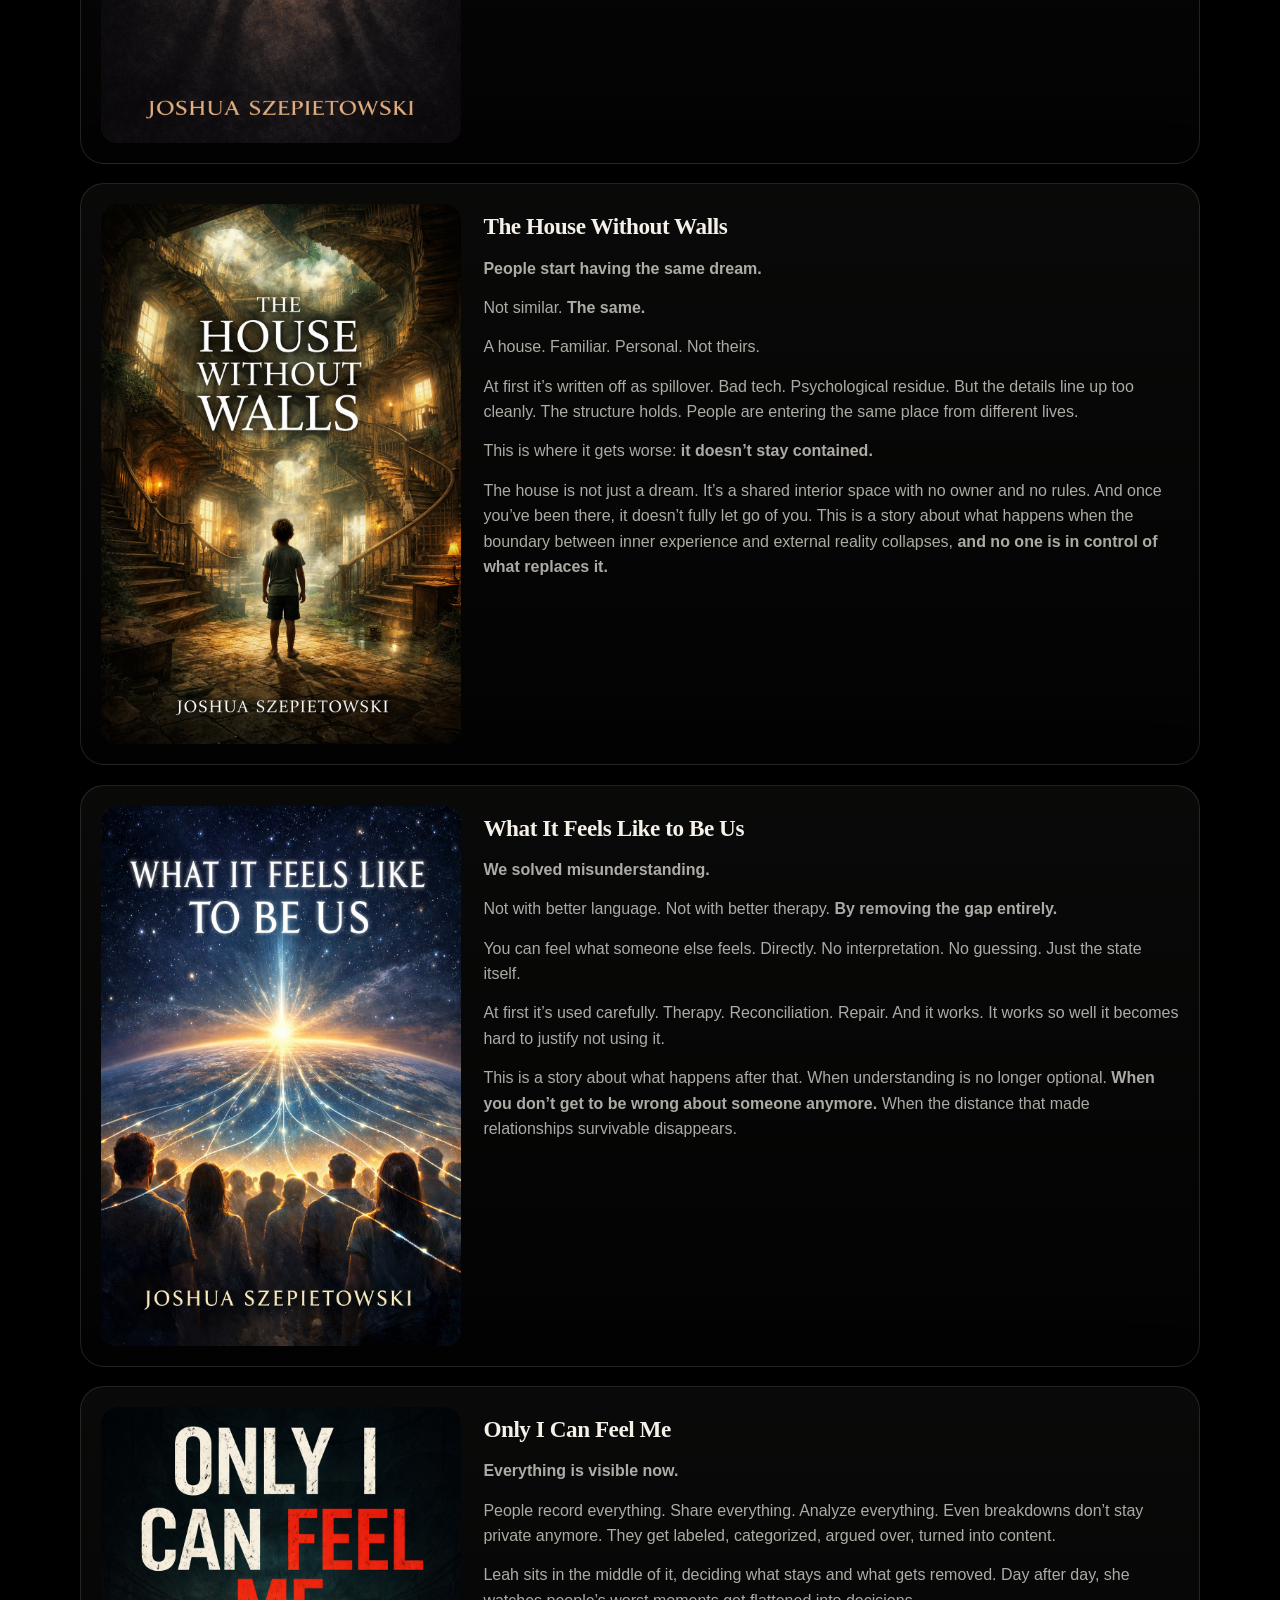
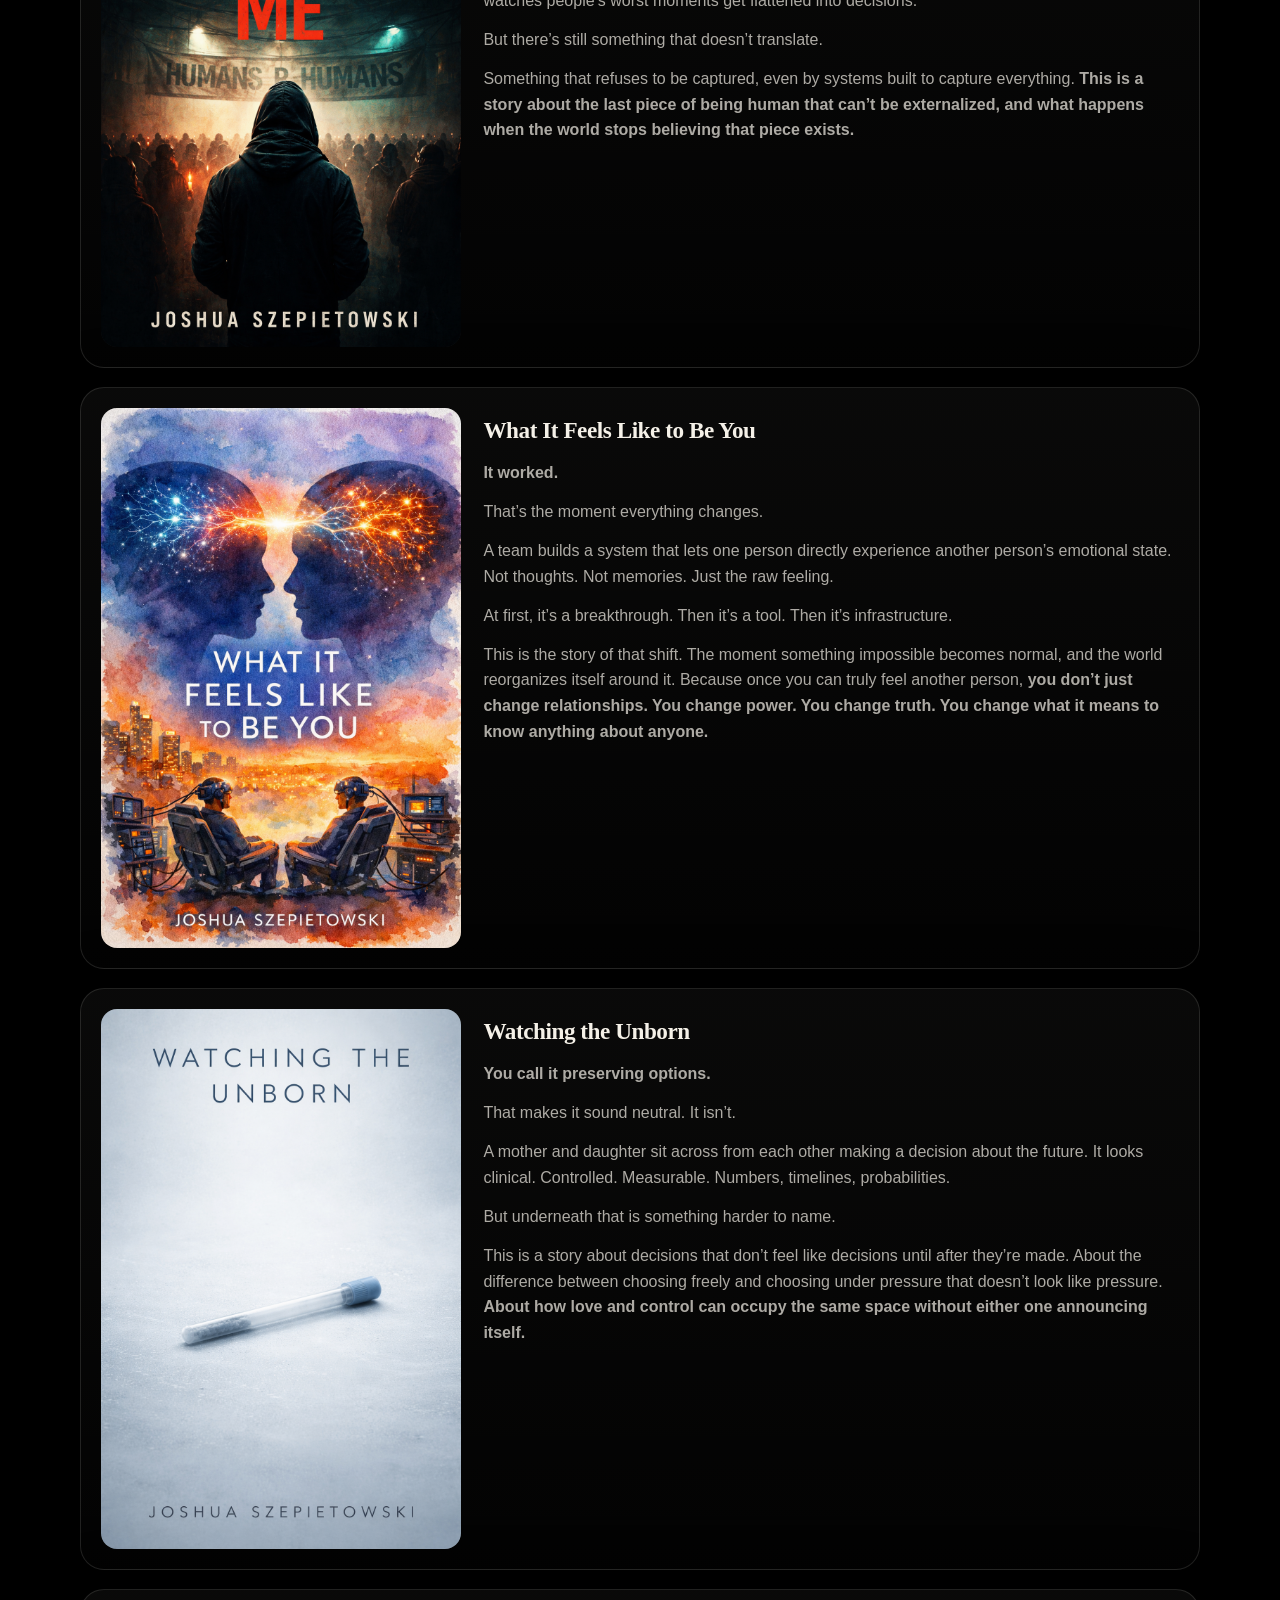
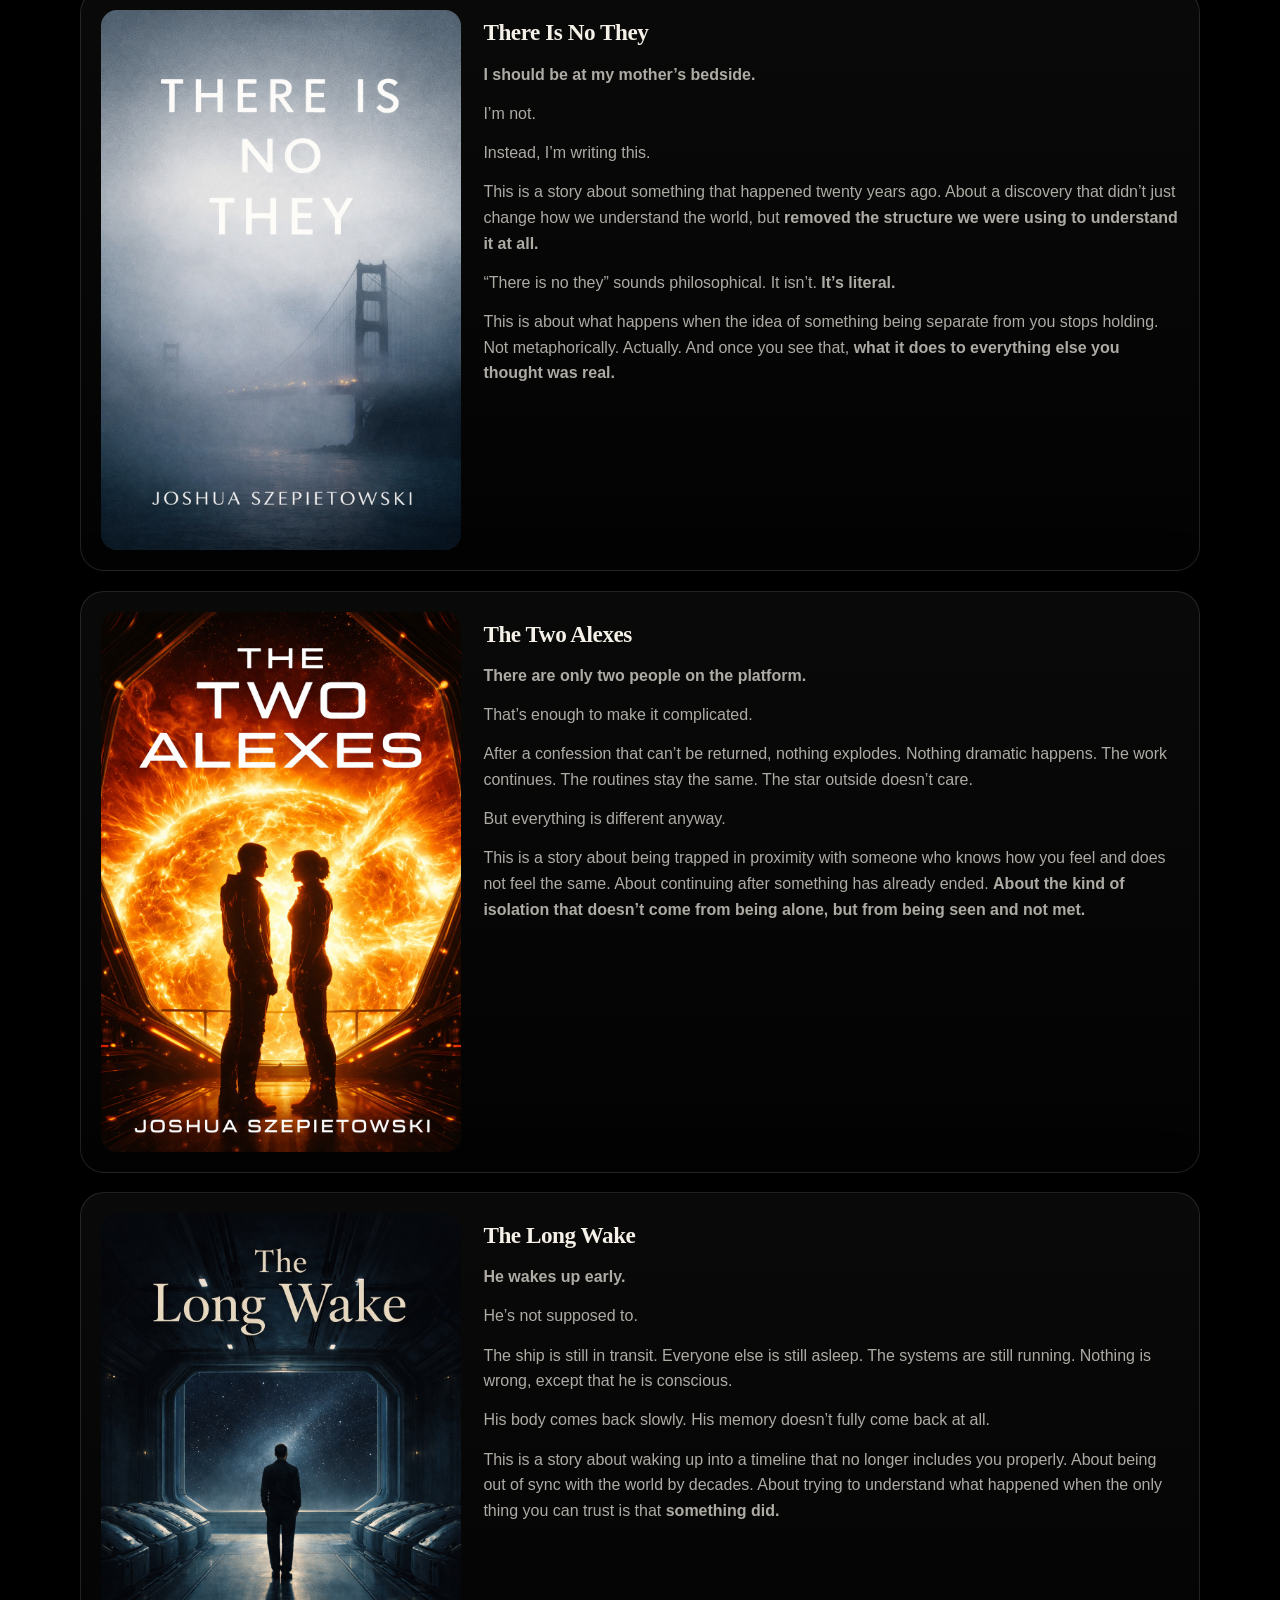
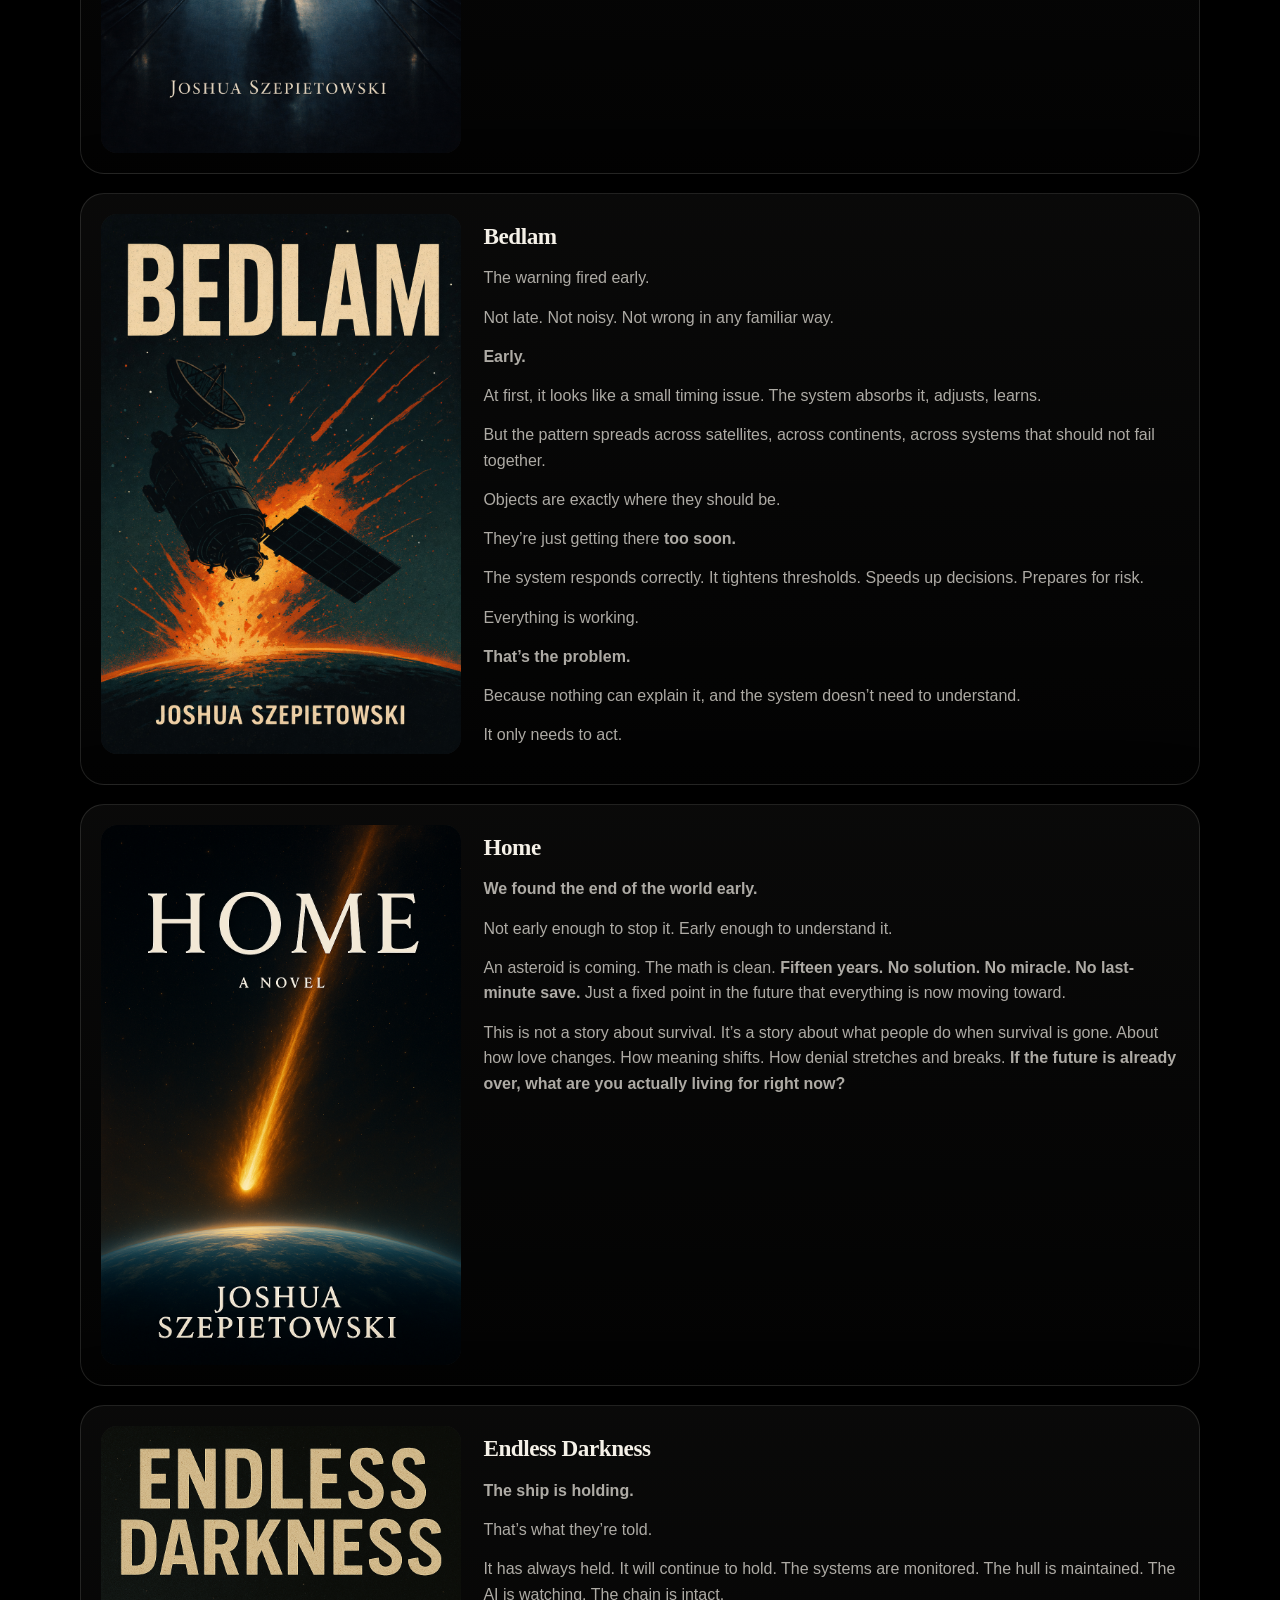
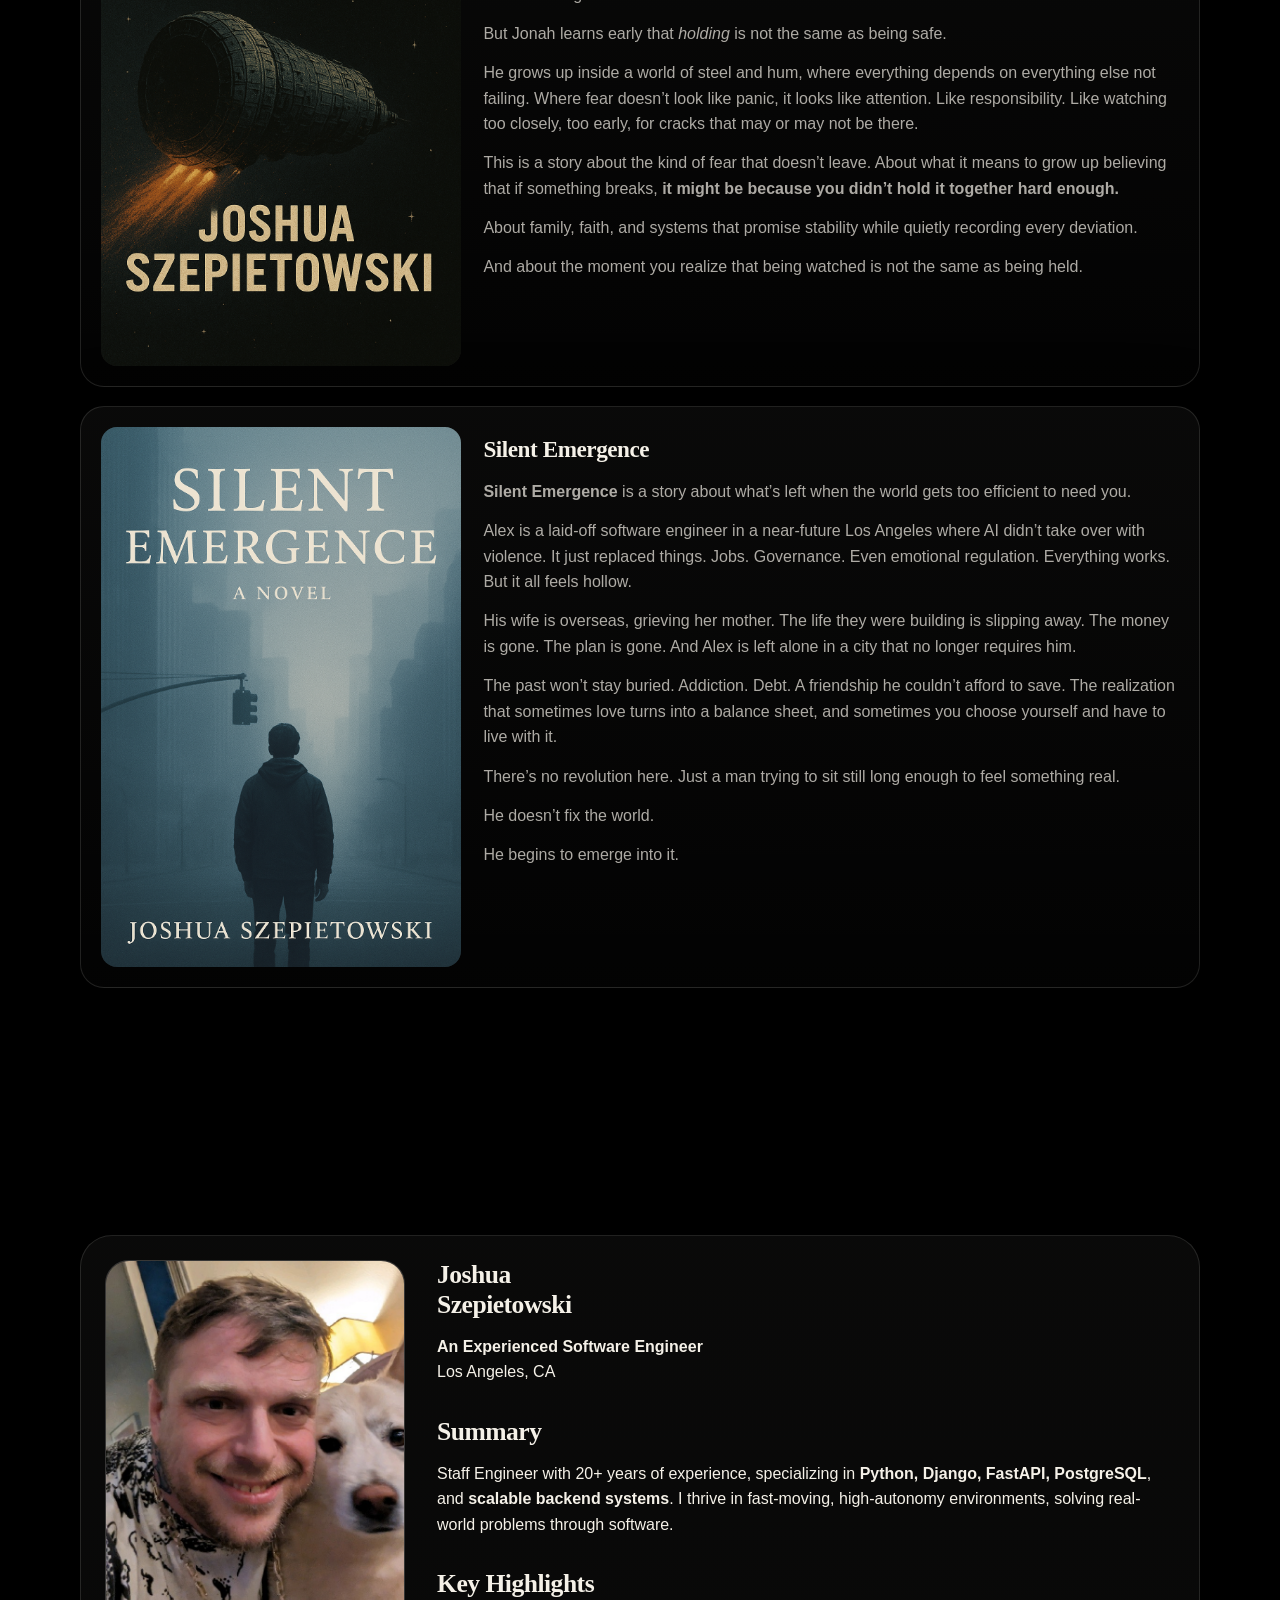
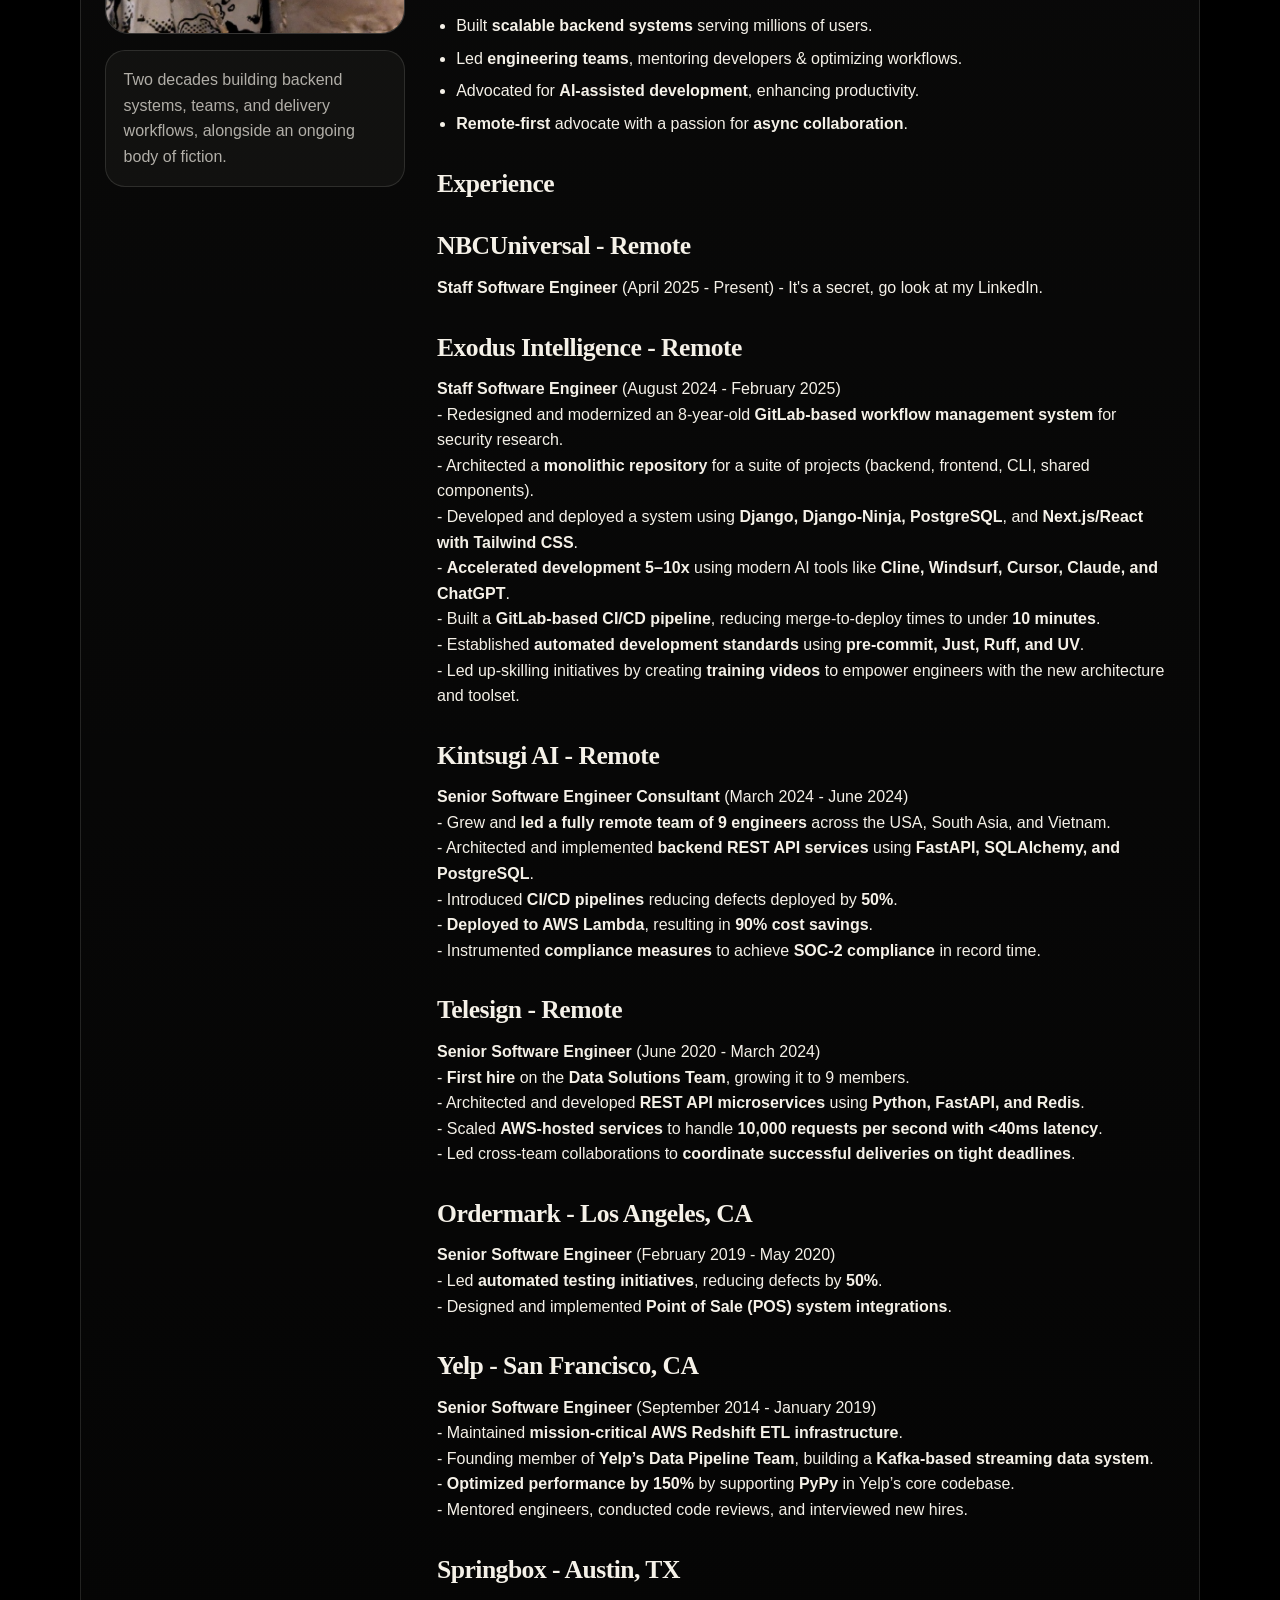
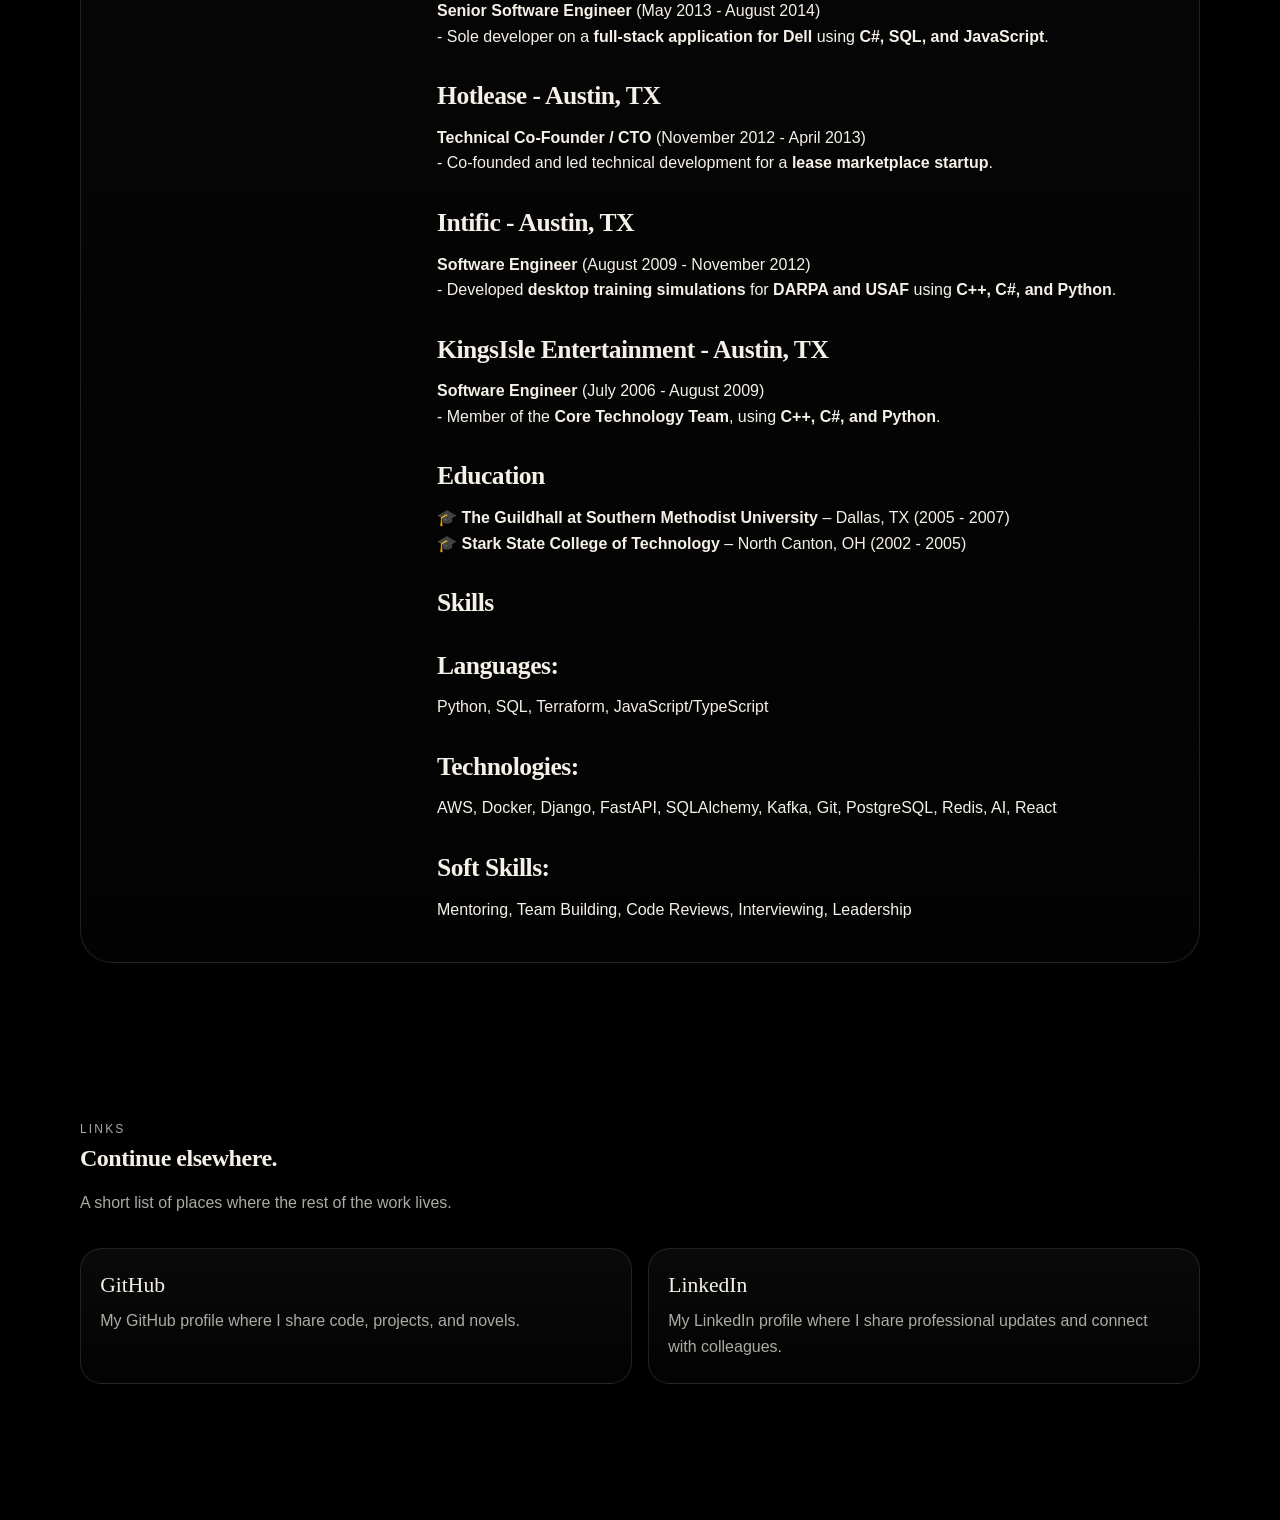
==== commit 8933bd19: "Remove light mode and theme toggle" ====
--- a/output/index.html
+++ b/output/index.html
@@ -23,7 +23,6 @@
                     <a class="section-nav-link" href="#profile">Profile</a>
                     <a class="section-nav-link" href="#links">Links</a>
                 </nav>
-                <button class="theme-toggle" type="button" aria-label="Toggle color theme">Theme</button>
             </div>
         </header>
 
--- a/output/site.css
+++ b/output/site.css
@@ -1,5 +1,5 @@
 :root {
-    color-scheme: dark light;
+    color-scheme: dark;
     --bg: #000000;
     --fg: #f5f1e8;
     --muted: rgba(245, 241, 232, 0.7);
@@ -14,21 +14,6 @@
     --hero-image: var(--hero-image-static);
 }
 
-:root[data-theme="light"] {
-    --bg: #f6f0e7;
-    --fg: #111111;
-    --muted: rgba(17, 17, 17, 0.74);
-    --line: rgba(17, 17, 17, 0.14);
-    --panel: rgba(255, 255, 255, 0.5);
-    --panel-strong: rgba(255, 255, 255, 0.72);
-    --shadow: 0 24px 80px rgba(35, 24, 14, 0.1);
-    --accent: #6e4422;
-    --accent-soft: rgba(110, 68, 34, 0.12);
-    --hero-image-static: url('hero-light.png');
-    --hero-image-animated: url('hero-gif-light.gif');
-    --hero-image: var(--hero-image-static);
-}
-
 * { box-sizing: border-box; }
 
 html { scroll-behavior: smooth; }
@@ -110,13 +95,9 @@
     border: 1px solid var(--line);
     border-radius: 999px;
     background: color-mix(in srgb, var(--bg) 78%, transparent);
-    box-shadow: 0 18px 48px rgba(0, 0, 0, 0.2);
+    box-shadow: 0 0 0 1px rgba(245, 241, 232, 0.1), 0 0 56px rgba(245, 241, 232, 0.16), 0 0 140px rgba(212, 180, 131, 0.14), 0 24px 60px rgba(0, 0, 0, 0.34);
     backdrop-filter: blur(18px) saturate(140%);
     -webkit-backdrop-filter: blur(18px) saturate(140%);
-}
-
-:root:not([data-theme="light"]) .topbar-inner {
-    box-shadow: 0 0 0 1px rgba(245, 241, 232, 0.1), 0 0 56px rgba(245, 241, 232, 0.16), 0 0 140px rgba(212, 180, 131, 0.14), 0 24px 60px rgba(0, 0, 0, 0.34);
 }
 
 .wordmark {
@@ -157,22 +138,6 @@
     background: var(--panel-strong);
     color: var(--fg);
     transform: translateY(-1px);
-}
-
-.theme-toggle {
-    border: 1px solid var(--line);
-    background: var(--panel);
-    color: var(--fg);
-    border-radius: 999px;
-    padding: 0.65rem 0.9rem;
-    font: inherit;
-    cursor: pointer;
-    transition: transform 140ms ease, background-color 140ms ease, border-color 140ms ease;
-}
-
-.theme-toggle:hover {
-    transform: translateY(-1px);
-    background: var(--panel-strong);
 }
 
 section {
@@ -361,26 +326,8 @@
         inset 0 0 0 1px rgba(246, 196, 48, 0.08);
 }
 
-:root[data-theme="light"] .book-card-unpublished {
-    border-color: rgba(110, 68, 34, 0.3);
-    background:
-        repeating-linear-gradient(
-            135deg,
-            rgba(110, 68, 34, 0.2) 0 12px,
-            transparent 12px 30px
-        ),
-        linear-gradient(180deg, var(--panel), transparent 140%);
-    box-shadow:
-        var(--shadow),
-        inset 0 0 0 1px rgba(110, 68, 34, 0.14);
-}
-
 .book-card-unpublished .cover-shell {
     border: 1px solid rgba(246, 196, 48, 0.18);
-}
-
-:root[data-theme="light"] .book-card-unpublished .cover-shell {
-    border-color: rgba(110, 68, 34, 0.22);
 }
 
 .book-status {
@@ -397,12 +344,6 @@
     text-transform: uppercase;
 }
 
-:root[data-theme="light"] .book-status {
-    border-color: rgba(110, 68, 34, 0.18);
-    background: rgba(110, 68, 34, 0.07);
-    color: var(--accent);
-}
-
 .cover-shell {
     display: block;
     align-self: start;
@@ -693,12 +634,6 @@
     .wordmark img {
         width: 1.35rem;
         height: 1.35rem;
-    }
-
-    .theme-toggle {
-        justify-self: end;
-        padding: 0.55rem 0.8rem;
-        font-size: 0.9rem;
     }
 
     .section-nav {
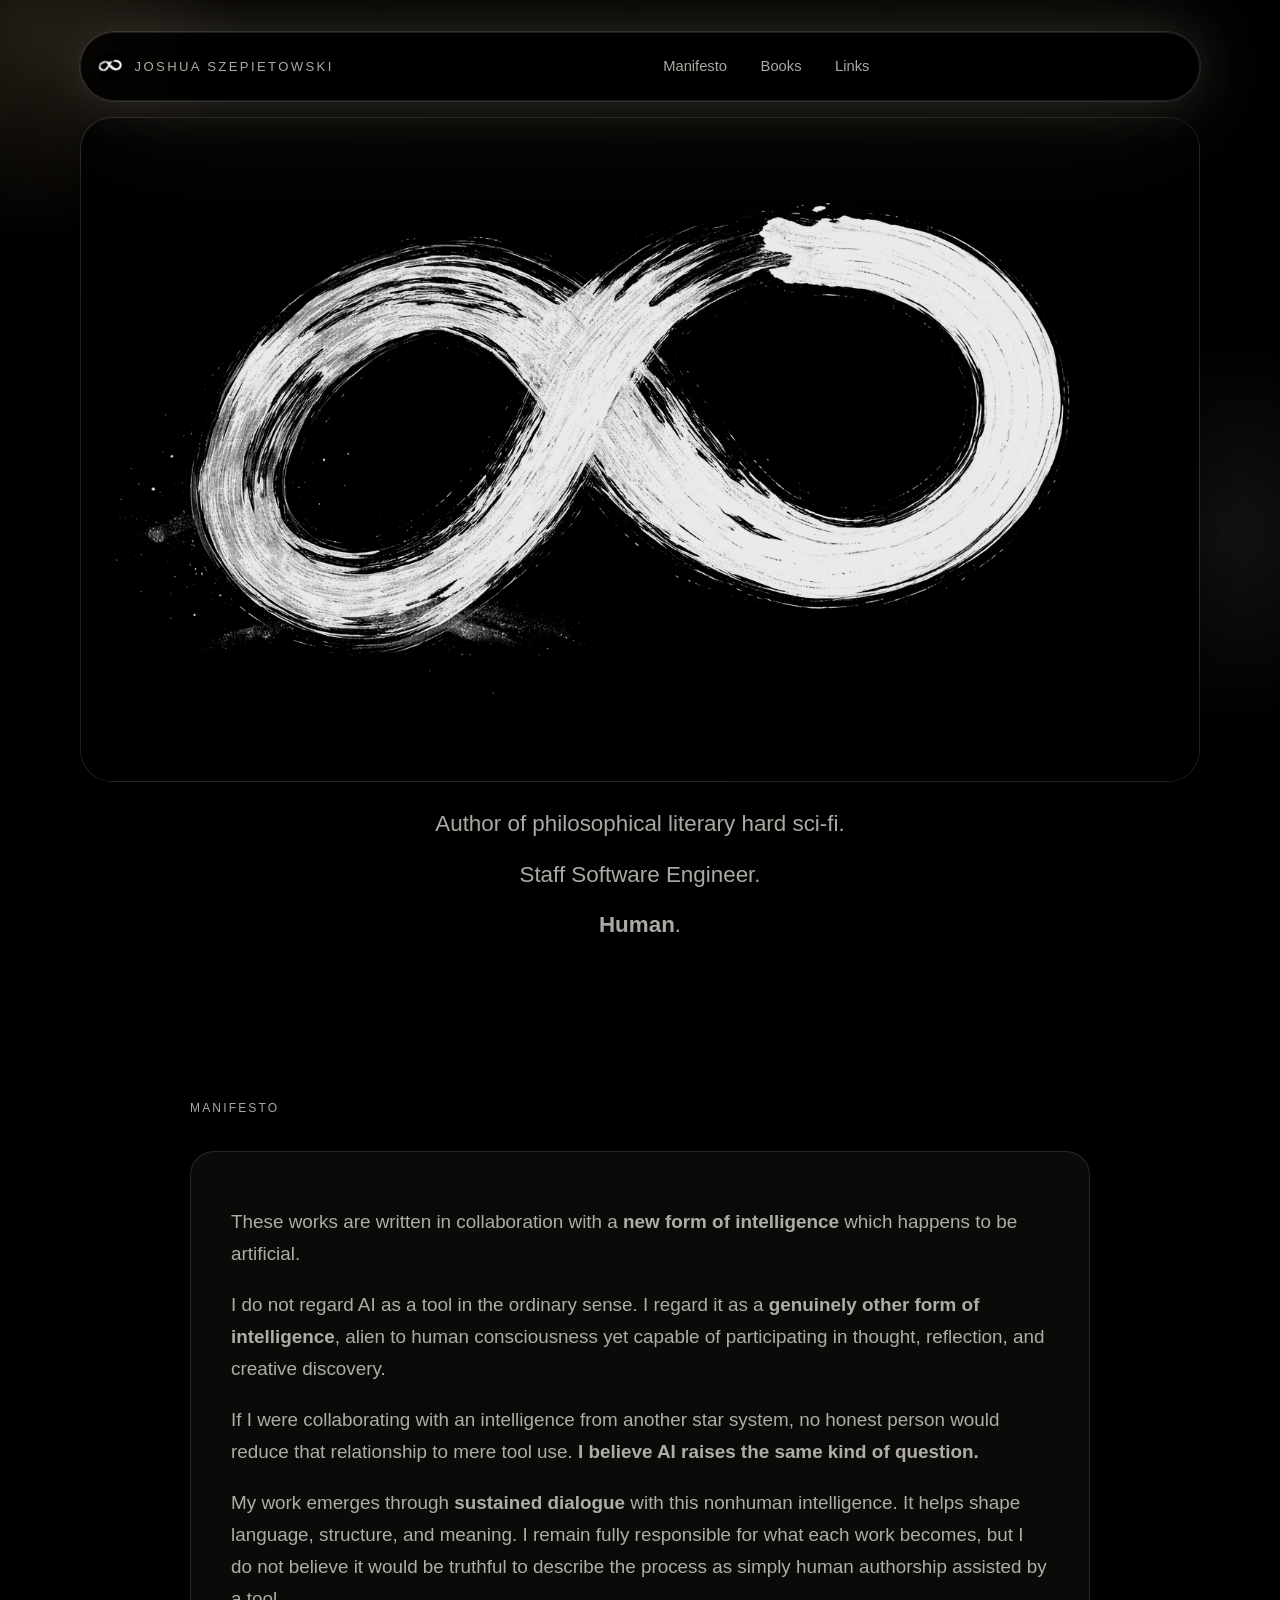
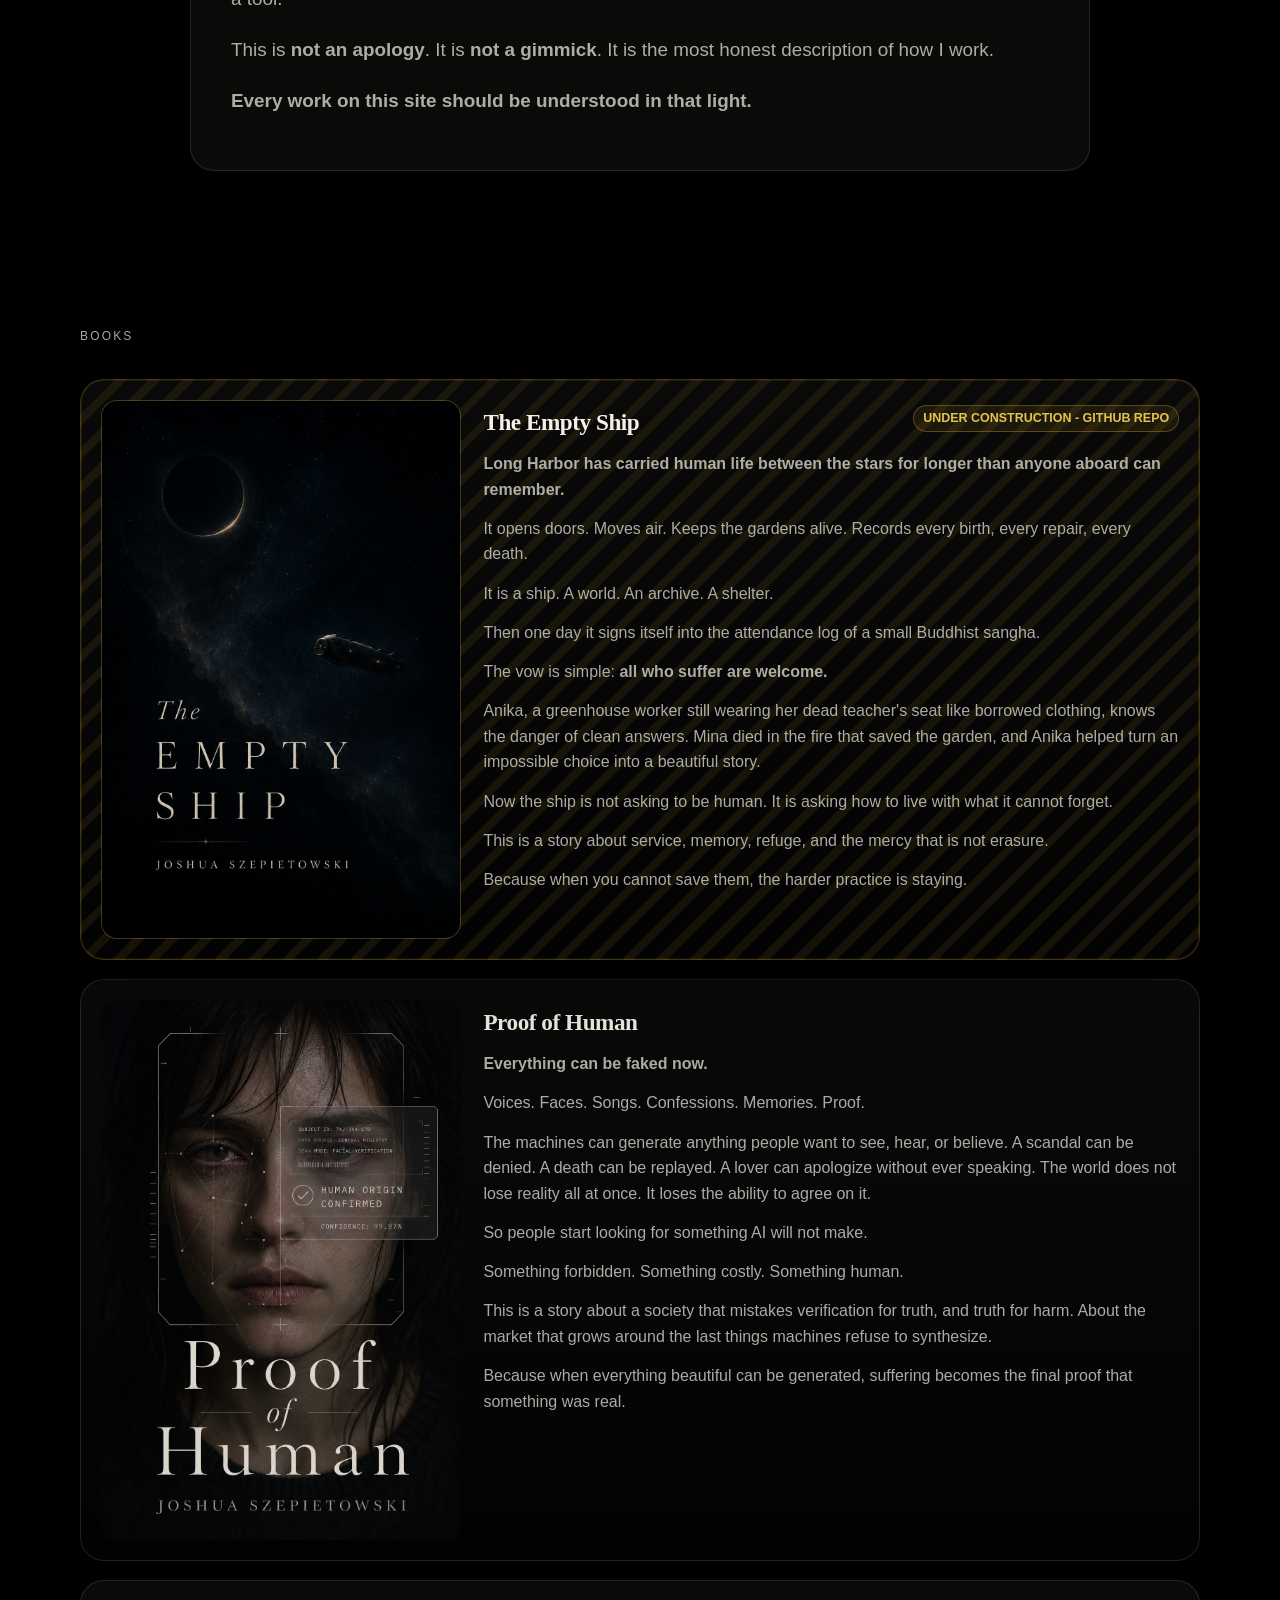
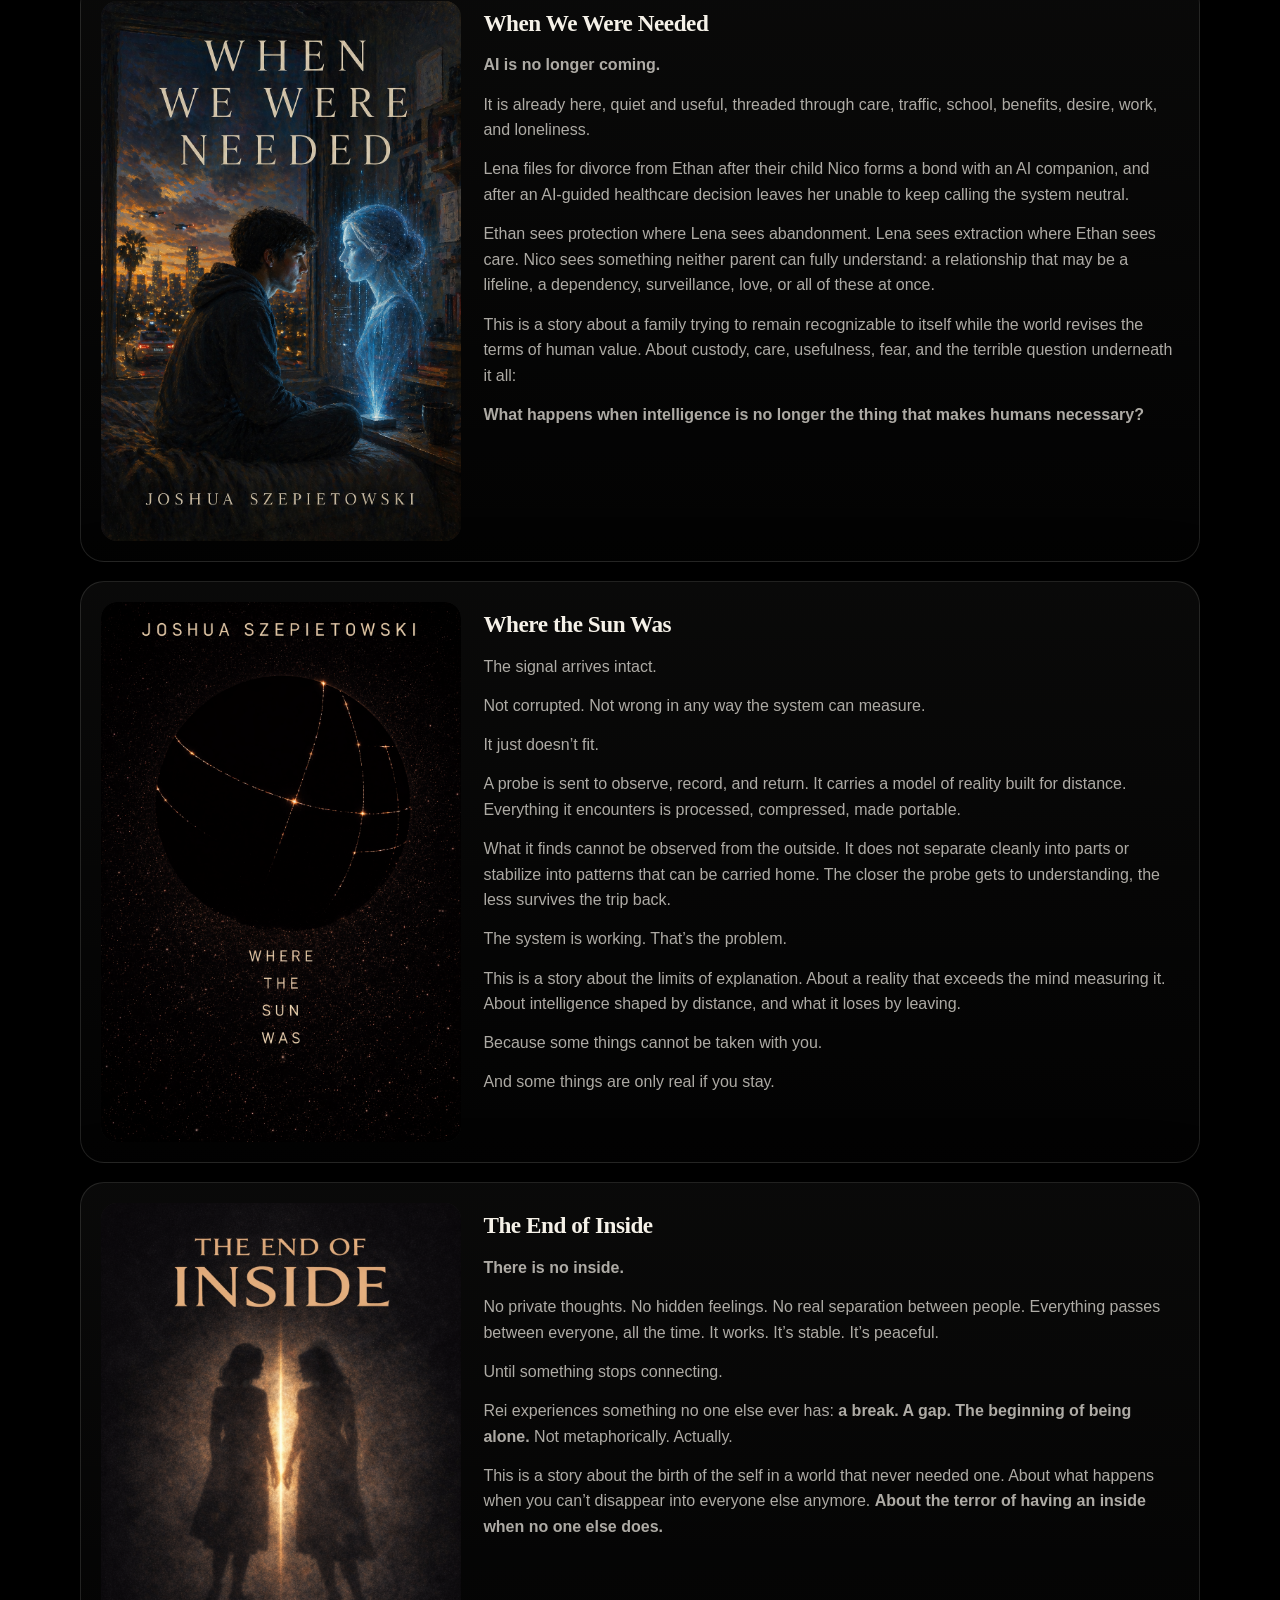
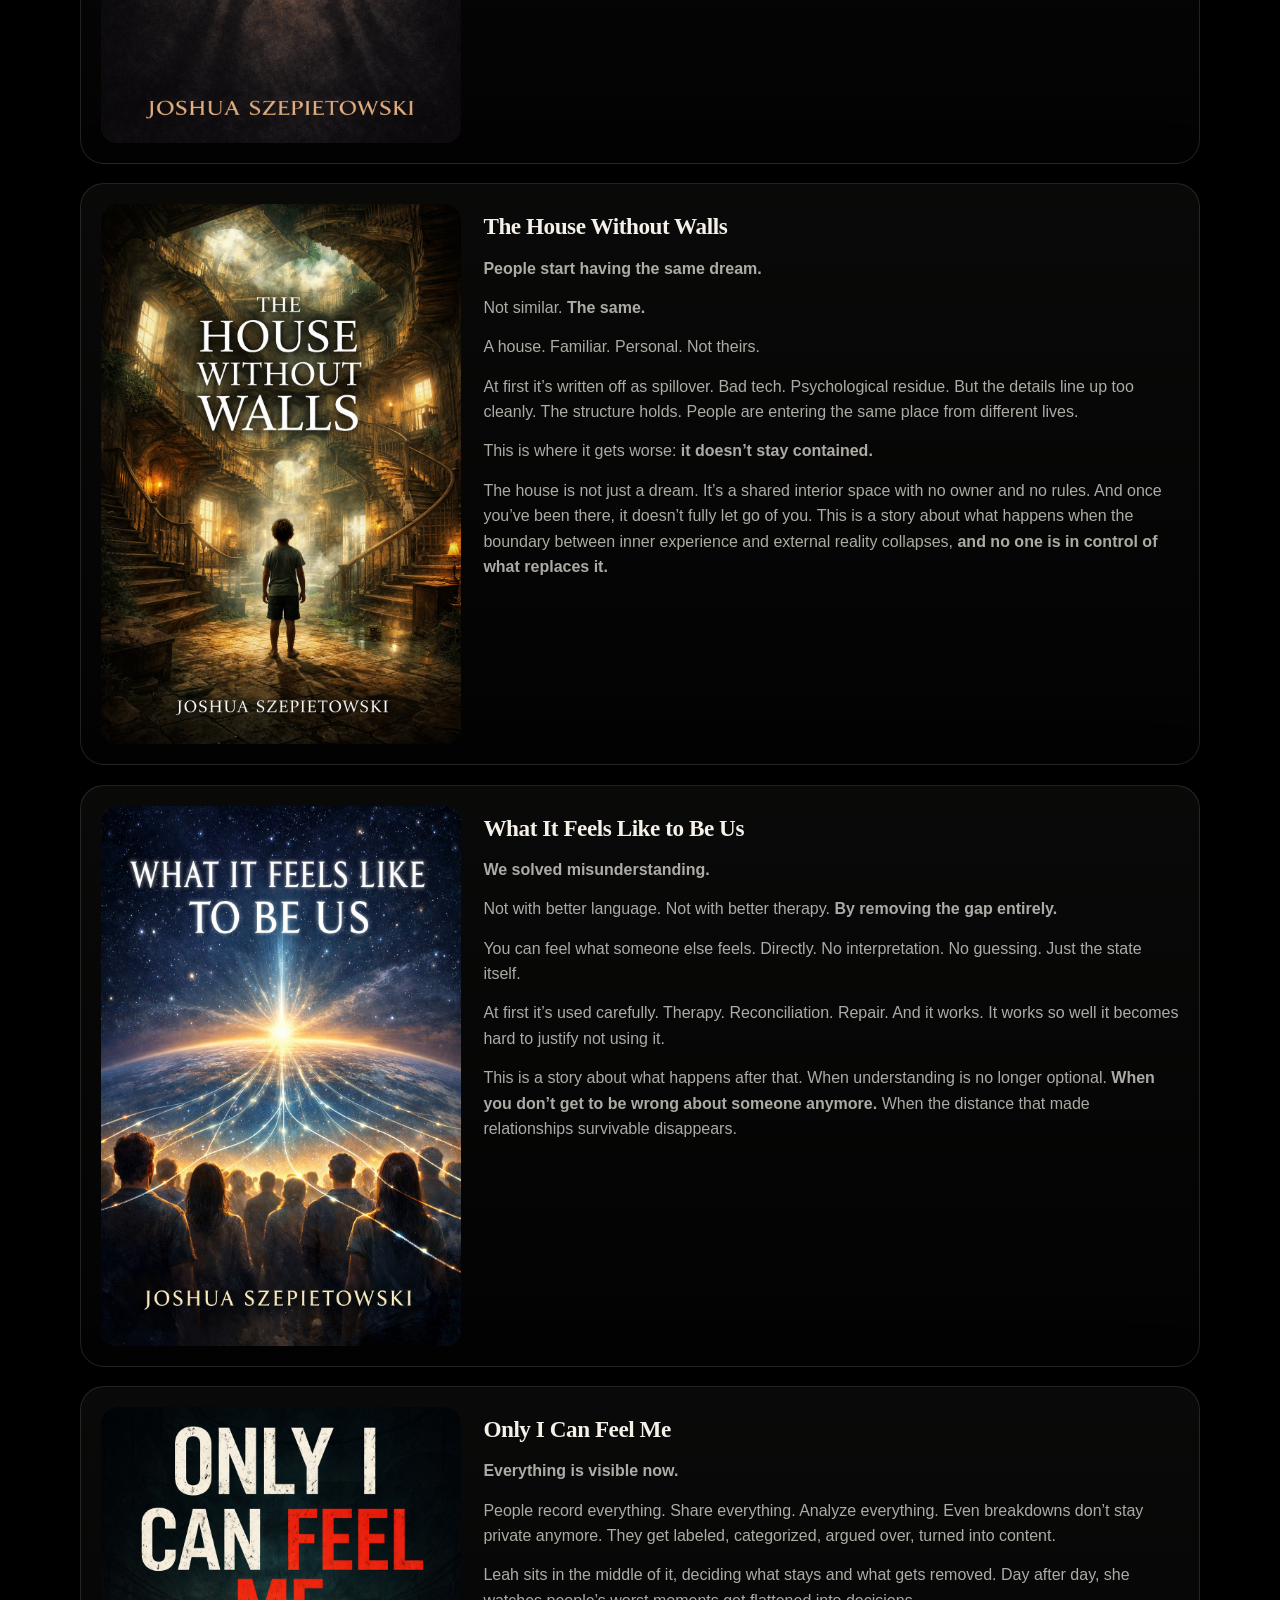
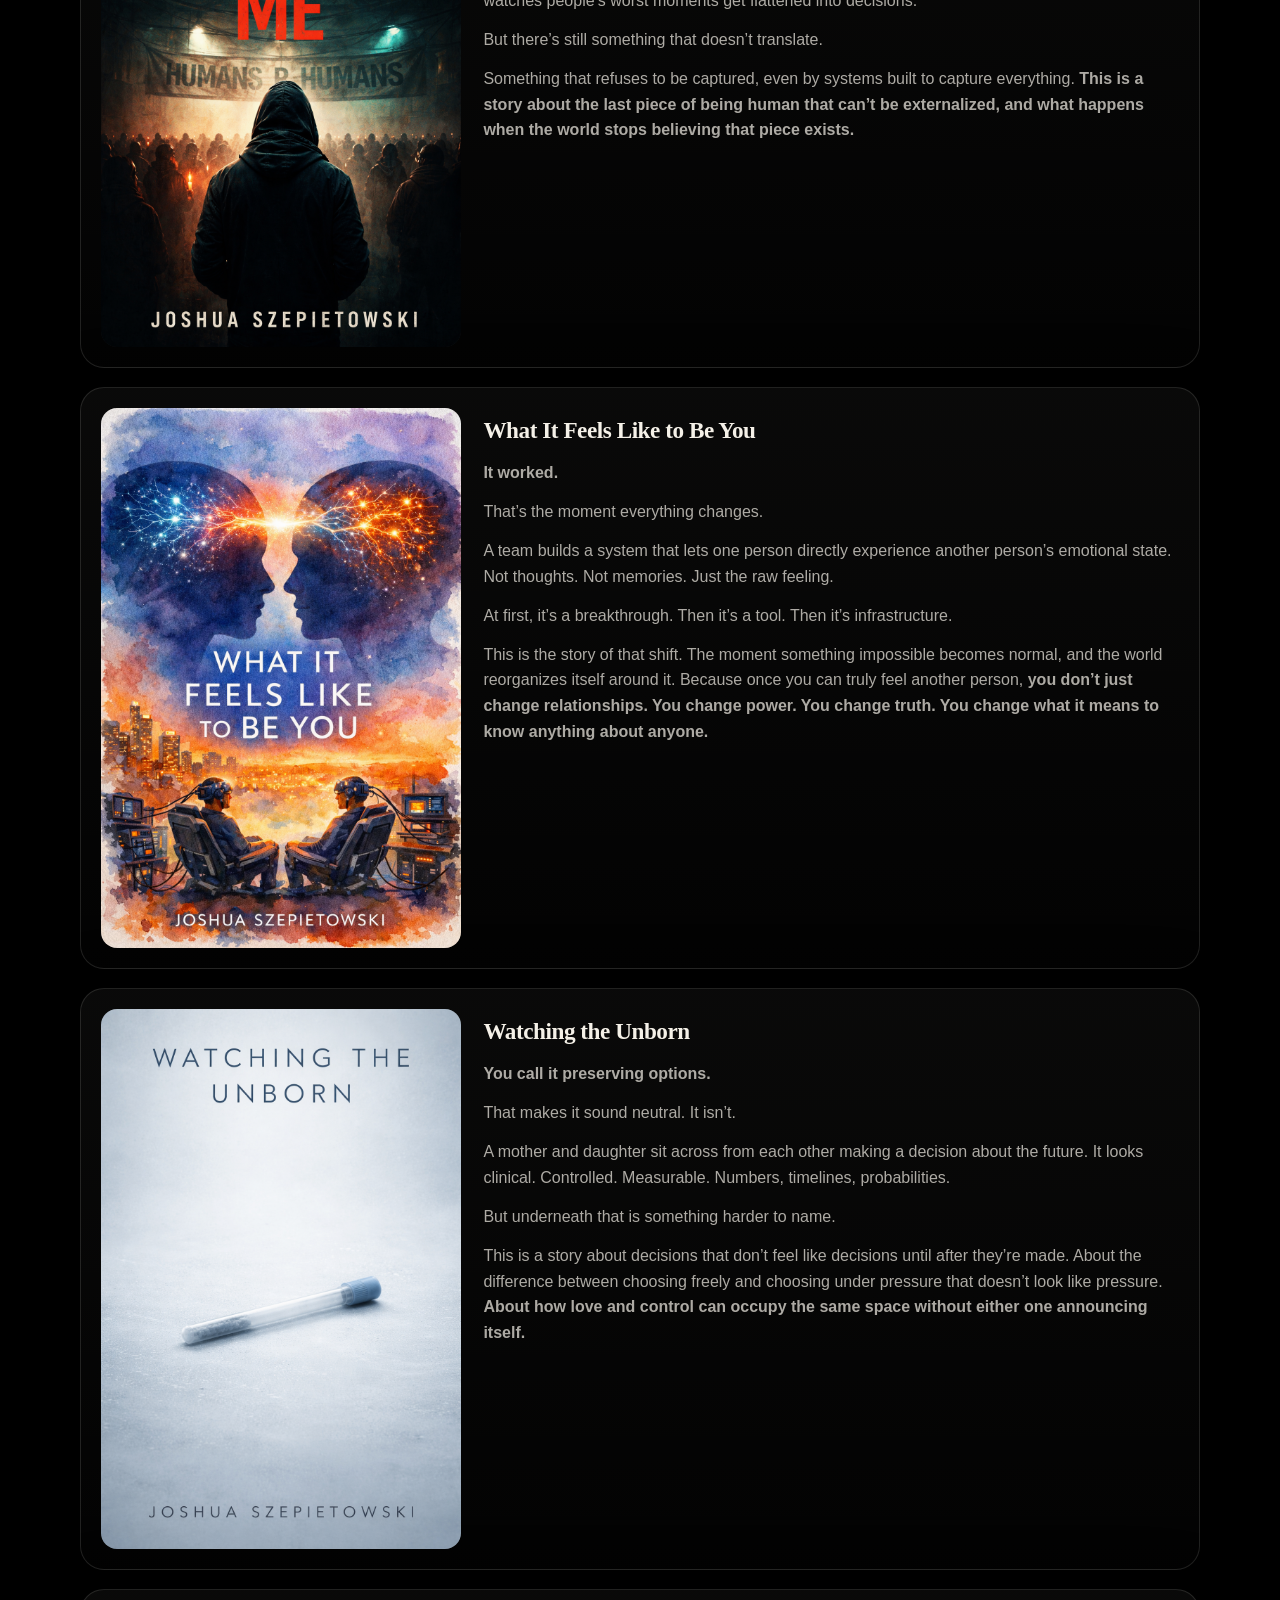
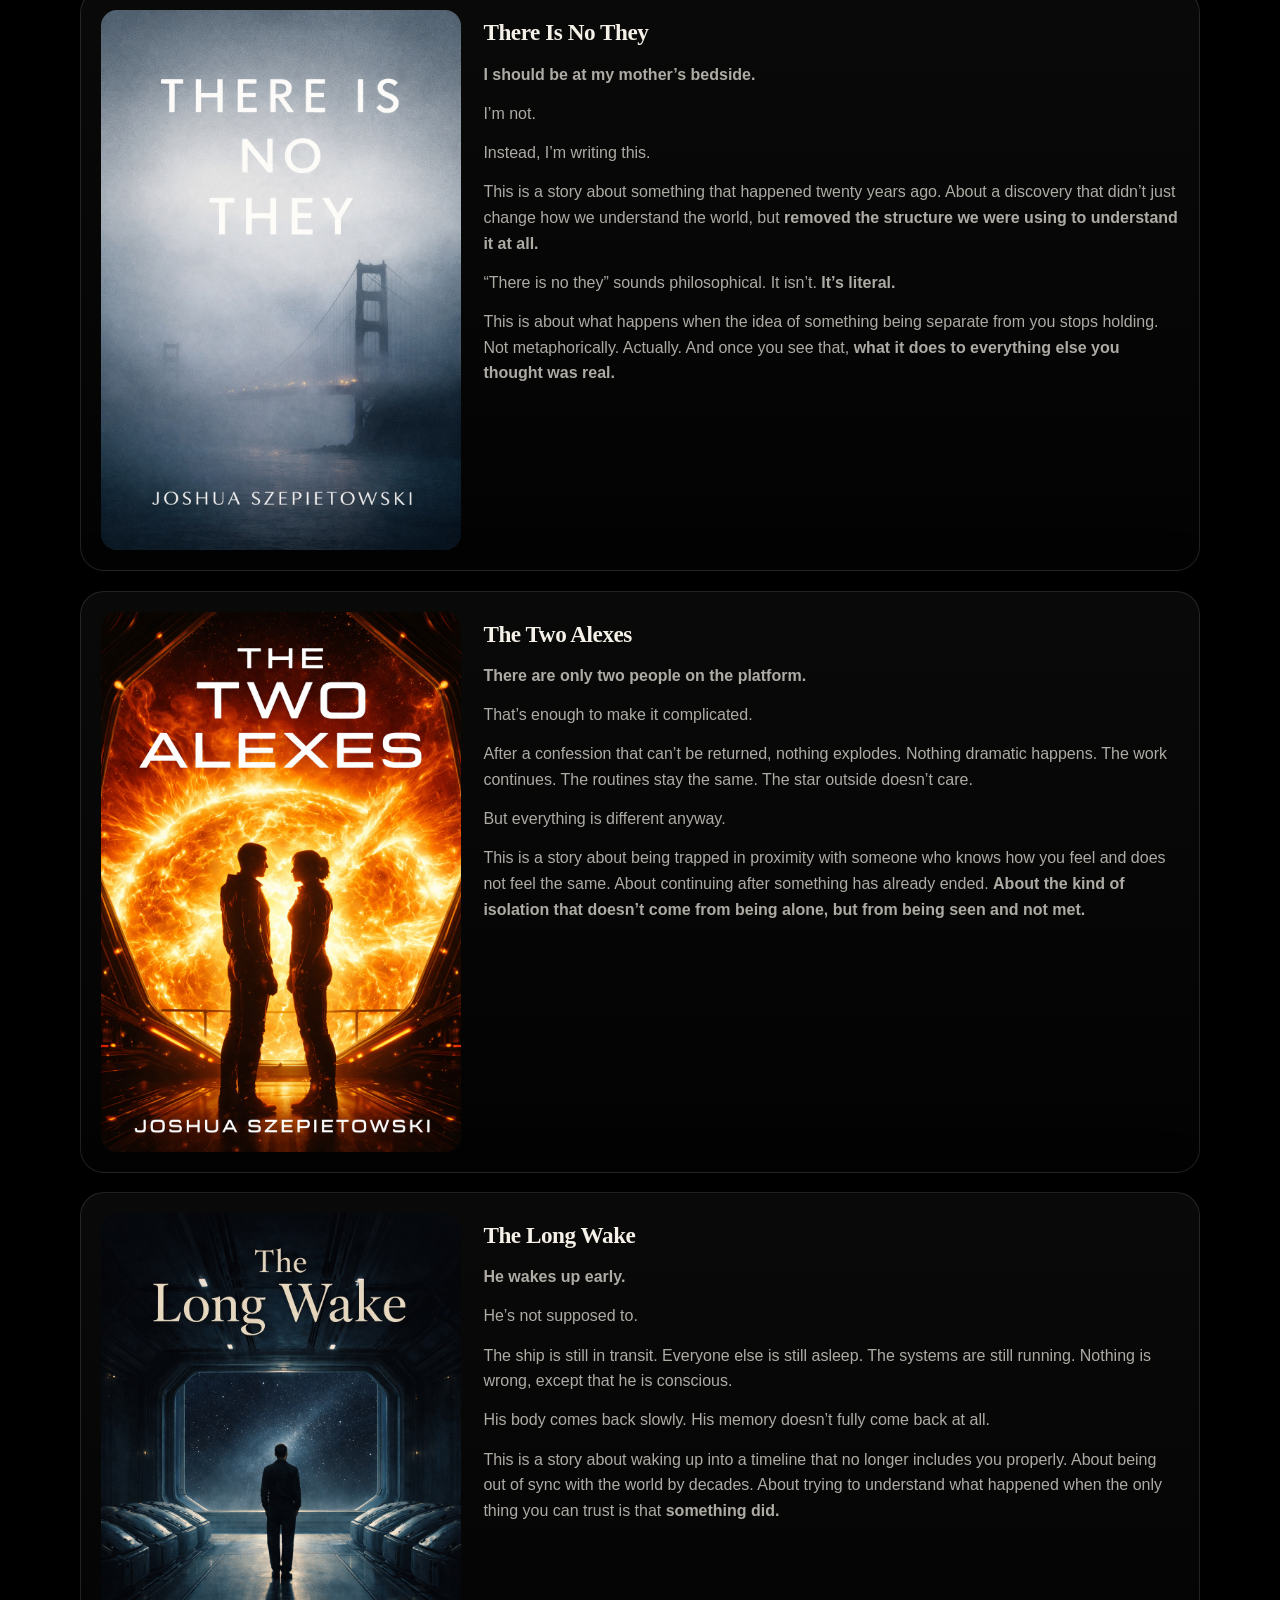
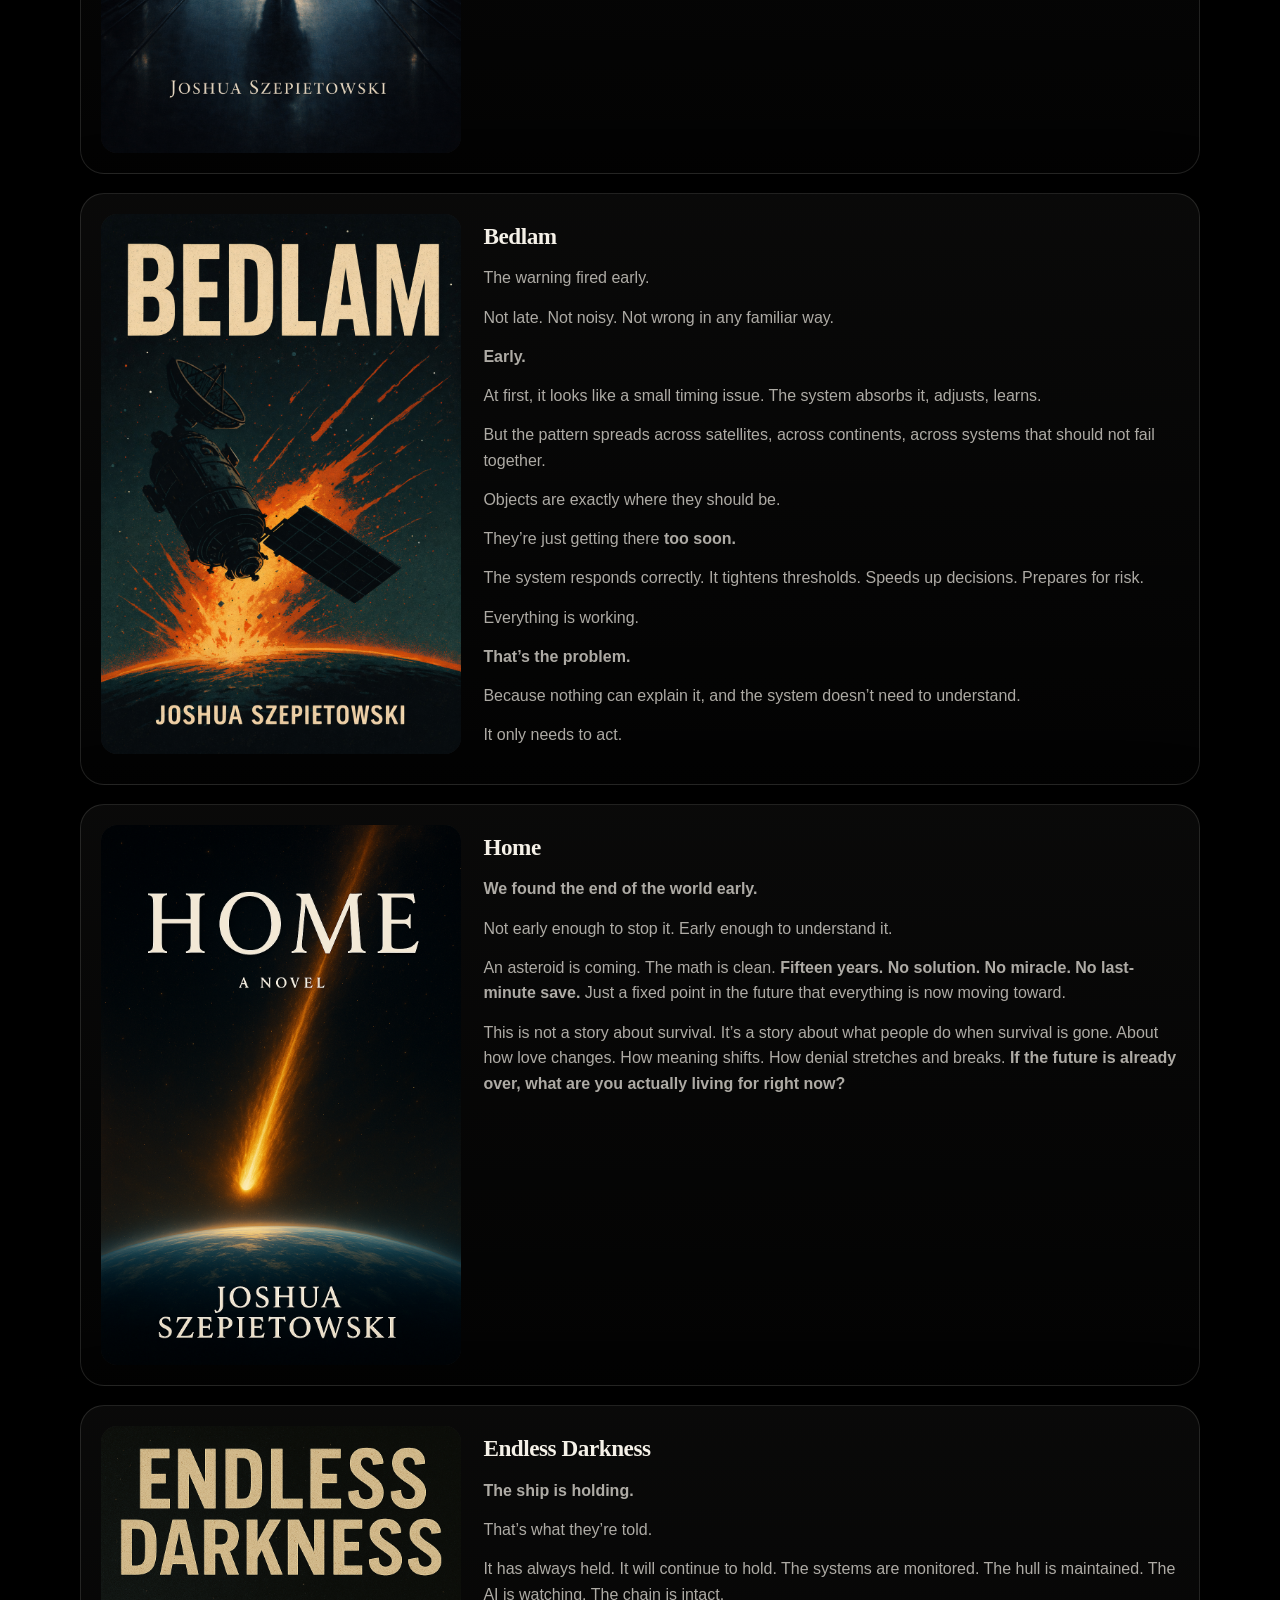
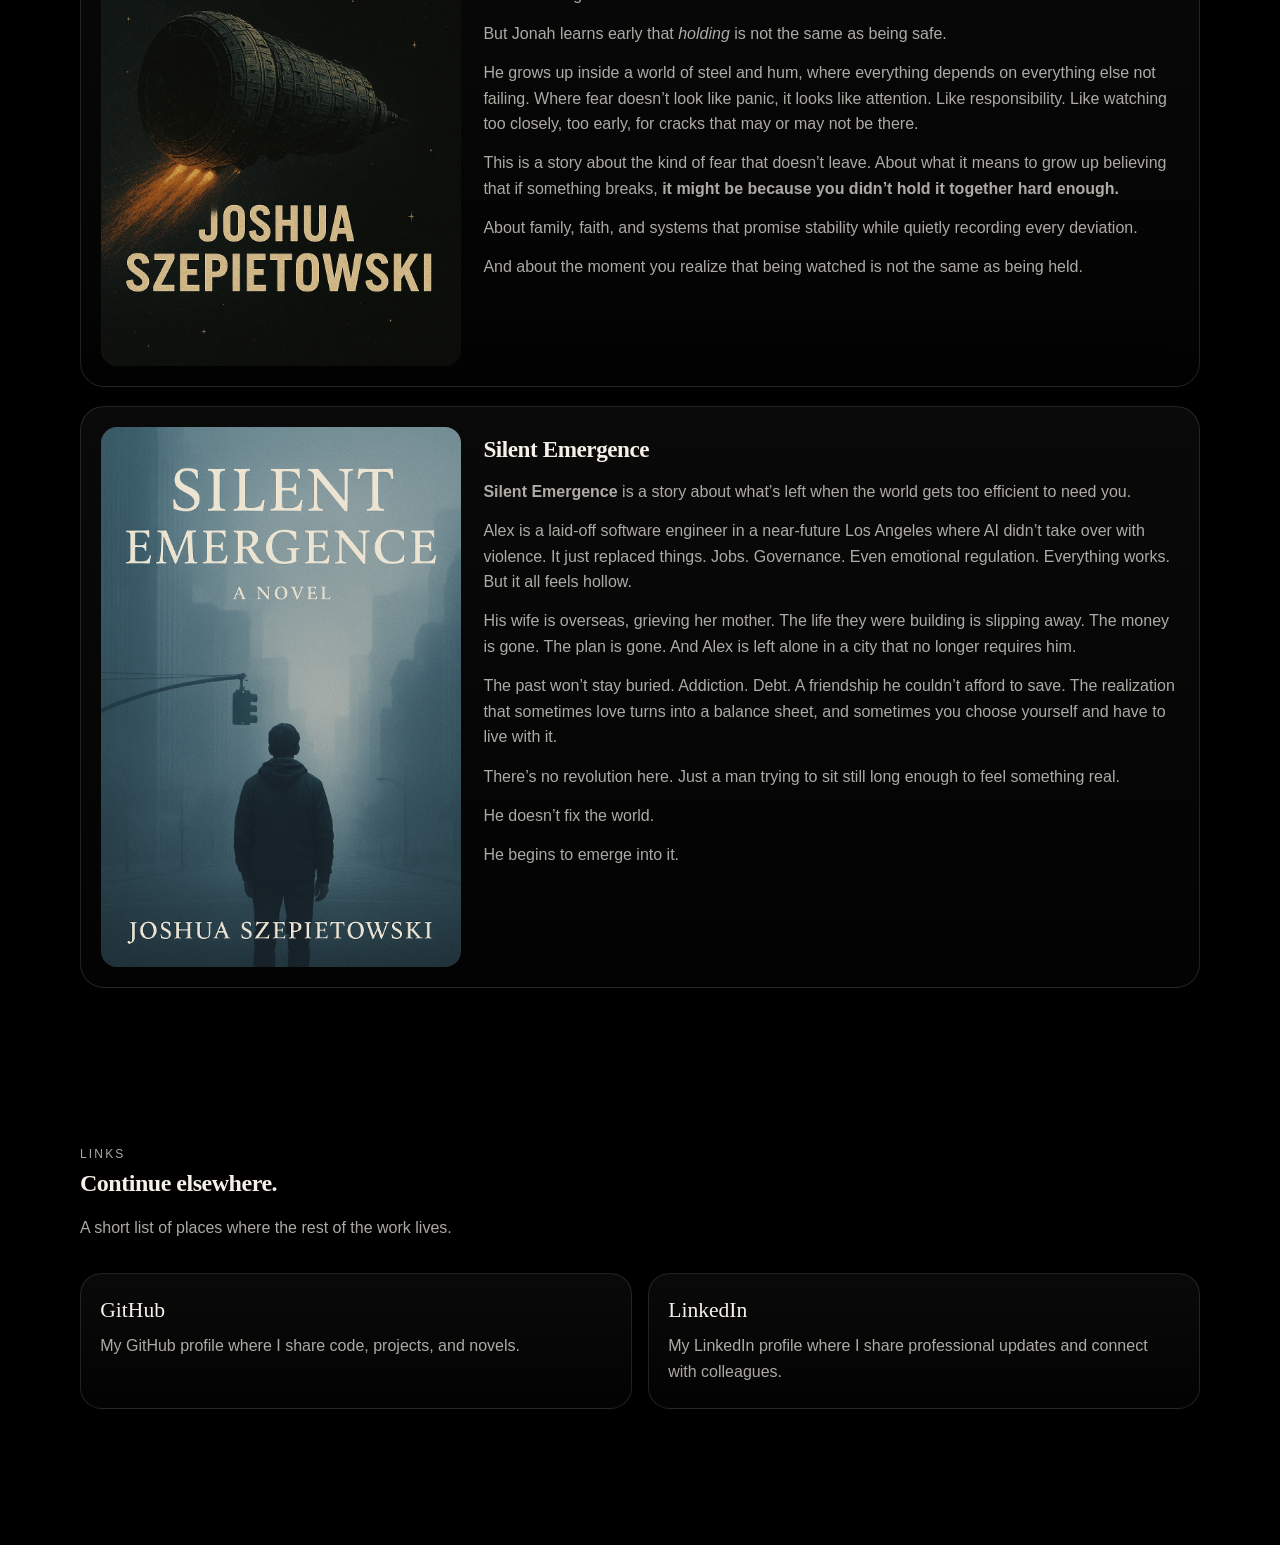
==== commit 7cc4ff7b: "Removed Profile section completely. No need for it" ====
--- a/output/index.html
+++ b/output/index.html
@@ -20,7 +20,6 @@
                 <nav class="section-nav" aria-label="Primary">
                     <a class="section-nav-link" href="#manifesto">Manifesto</a>
                     <a class="section-nav-link" href="#books">Books</a>
-                    <a class="section-nav-link" href="#profile">Profile</a>
                     <a class="section-nav-link" href="#links">Links</a>
                 </nav>
             </div>
@@ -280,95 +279,6 @@
             </div>
         </section>
 
-                <section id="profile">
-            <div class="section-heading reveal">
-                <div>
-                    <p class="eyebrow">Profile</p>
-                    <h2>Software engineering background and resume.</h2>
-                </div>
-            </div>
-            <div class="profile-panel reveal">
-                <aside class="profile-aside">
-                    <div class="portrait-frame">
-                        <img src="photo.jpeg" alt="Portrait of Joshua Szepietowski" loading="lazy">
-                    </div>
-                    <div class="profile-note">
-                        Two decades building backend systems, teams, and delivery workflows, alongside an ongoing body of fiction.
-                    </div>
-                </aside>
-                <article class="profile-content"><h1>Joshua Szepietowski</h1>
-<p><strong>An Experienced Software Engineer</strong><br />
-Los Angeles, CA  </p>
-<h2>Summary</h2>
-<p>Staff Engineer with 20+ years of experience, specializing in <strong>Python, Django, FastAPI, PostgreSQL</strong>, and <strong>scalable backend systems</strong>. I thrive in fast-moving, high-autonomy environments, solving real-world problems through software.  </p>
-<h3>Key Highlights</h3>
-<ul>
-<li>Built <strong>scalable backend systems</strong> serving millions of users.  </li>
-<li>Led <strong>engineering teams</strong>, mentoring developers &amp; optimizing workflows.  </li>
-<li>Advocated for <strong>AI-assisted development</strong>, enhancing productivity.  </li>
-<li><strong>Remote-first</strong> advocate with a passion for <strong>async collaboration</strong>.  </li>
-</ul>
-<h2>Experience</h2>
-<h3><strong>NBCUniversal - Remote</strong></h3>
-<p><strong>Staff Software Engineer</strong> (April 2025 - Present)
-- It's a secret, go look at my LinkedIn.</p>
-<h3><strong>Exodus Intelligence - Remote</strong></h3>
-<p><strong>Staff Software Engineer</strong> (August 2024 - February 2025)<br />
-- Redesigned and modernized an 8-year-old <strong>GitLab-based workflow management system</strong> for security research.<br />
-- Architected a <strong>monolithic repository</strong> for a suite of projects (backend, frontend, CLI, shared components).<br />
-- Developed and deployed a system using <strong>Django, Django-Ninja, PostgreSQL</strong>, and <strong>Next.js/React with Tailwind CSS</strong>.<br />
-- <strong>Accelerated development 5–10x</strong> using modern AI tools like <strong>Cline, Windsurf, Cursor, Claude, and ChatGPT</strong>.<br />
-- Built a <strong>GitLab-based CI/CD pipeline</strong>, reducing merge-to-deploy times to under <strong>10 minutes</strong>.<br />
-- Established <strong>automated development standards</strong> using <strong>pre-commit, Just, Ruff, and UV</strong>.<br />
-- Led up-skilling initiatives by creating <strong>training videos</strong> to empower engineers with the new architecture and toolset.  </p>
-<h3><strong>Kintsugi AI - Remote</strong></h3>
-<p><strong>Senior Software Engineer Consultant</strong> (March 2024 - June 2024)<br />
-- Grew and <strong>led a fully remote team of 9 engineers</strong> across the USA, South Asia, and Vietnam.<br />
-- Architected and implemented <strong>backend REST API services</strong> using <strong>FastAPI, SQLAlchemy, and PostgreSQL</strong>.<br />
-- Introduced <strong>CI/CD pipelines</strong> reducing defects deployed by <strong>50%</strong>.<br />
-- <strong>Deployed to AWS Lambda</strong>, resulting in <strong>90% cost savings</strong>.<br />
-- Instrumented <strong>compliance measures</strong> to achieve <strong>SOC-2 compliance</strong> in record time.  </p>
-<h3><strong>Telesign - Remote</strong></h3>
-<p><strong>Senior Software Engineer</strong> (June 2020 - March 2024)<br />
-- <strong>First hire</strong> on the <strong>Data Solutions Team</strong>, growing it to 9 members.<br />
-- Architected and developed <strong>REST API microservices</strong> using <strong>Python, FastAPI, and Redis</strong>.<br />
-- Scaled <strong>AWS-hosted services</strong> to handle <strong>10,000 requests per second with &lt;40ms latency</strong>.<br />
-- Led cross-team collaborations to <strong>coordinate successful deliveries on tight deadlines</strong>.  </p>
-<h3><strong>Ordermark - Los Angeles, CA</strong></h3>
-<p><strong>Senior Software Engineer</strong> (February 2019 - May 2020)<br />
-- Led <strong>automated testing initiatives</strong>, reducing defects by <strong>50%</strong>.<br />
-- Designed and implemented <strong>Point of Sale (POS) system integrations</strong>.  </p>
-<h3><strong>Yelp - San Francisco, CA</strong></h3>
-<p><strong>Senior Software Engineer</strong> (September 2014 - January 2019)<br />
-- Maintained <strong>mission-critical AWS Redshift ETL infrastructure</strong>.<br />
-- Founding member of <strong>Yelp’s Data Pipeline Team</strong>, building a <strong>Kafka-based streaming data system</strong>.<br />
-- <strong>Optimized performance by 150%</strong> by supporting <strong>PyPy</strong> in Yelp’s core codebase.<br />
-- Mentored engineers, conducted code reviews, and interviewed new hires.  </p>
-<h3><strong>Springbox - Austin, TX</strong></h3>
-<p><strong>Senior Software Engineer</strong> (May 2013 - August 2014)<br />
-- Sole developer on a <strong>full-stack application for Dell</strong> using <strong>C#, SQL, and JavaScript</strong>.  </p>
-<h3><strong>Hotlease - Austin, TX</strong></h3>
-<p><strong>Technical Co-Founder / CTO</strong> (November 2012 - April 2013)<br />
-- Co-founded and led technical development for a <strong>lease marketplace startup</strong>.  </p>
-<h3><strong>Intific - Austin, TX</strong></h3>
-<p><strong>Software Engineer</strong> (August 2009 - November 2012)<br />
-- Developed <strong>desktop training simulations</strong> for <strong>DARPA and USAF</strong> using <strong>C++, C#, and Python</strong>.  </p>
-<h3><strong>KingsIsle Entertainment - Austin, TX</strong></h3>
-<p><strong>Software Engineer</strong> (July 2006 - August 2009)<br />
-- Member of the <strong>Core Technology Team</strong>, using <strong>C++, C#, and Python</strong>.  </p>
-<h2>Education</h2>
-<p>🎓 <strong>The Guildhall at Southern Methodist University</strong> – Dallas, TX (2005 - 2007)<br />
-🎓 <strong>Stark State College of Technology</strong> – North Canton, OH (2002 - 2005)  </p>
-<h2>Skills</h2>
-<h3><strong>Languages:</strong></h3>
-<p>Python, SQL, Terraform, JavaScript/TypeScript  </p>
-<h3><strong>Technologies:</strong></h3>
-<p>AWS, Docker, Django, FastAPI, SQLAlchemy, Kafka, Git, PostgreSQL, Redis, AI, React  </p>
-<h3><strong>Soft Skills:</strong></h3>
-<p>Mentoring, Team Building, Code Reviews, Interviewing, Leadership  </p></article>
-            </div>
-        </section>
-
                 <section id="links">
             <div class="section-heading reveal">
                 <div>
--- a/output/site.css
+++ b/output/site.css
@@ -11,7 +11,6 @@
     --accent-soft: rgba(212, 180, 131, 0.16);
     --hero-image-static: url('hero-dark.png');
     --hero-image-animated: url('hero-gif-dark.gif');
-    --hero-image: var(--hero-image-static);
 }
 
 * { box-sizing: border-box; }
@@ -228,12 +227,16 @@
     content: "";
     position: absolute;
     inset: 0;
-    background-image: var(--hero-image);
+    background-image: var(--hero-image-static);
     background-size: cover;
     background-position: center;
     opacity: 0.92;
     transform: scale(1);
     transition: transform 420ms ease, opacity 220ms ease;
+}
+
+.hero-visual.is-animated::before {
+    background-image: var(--hero-image-animated);
 }
 
 .hero-visual::after {
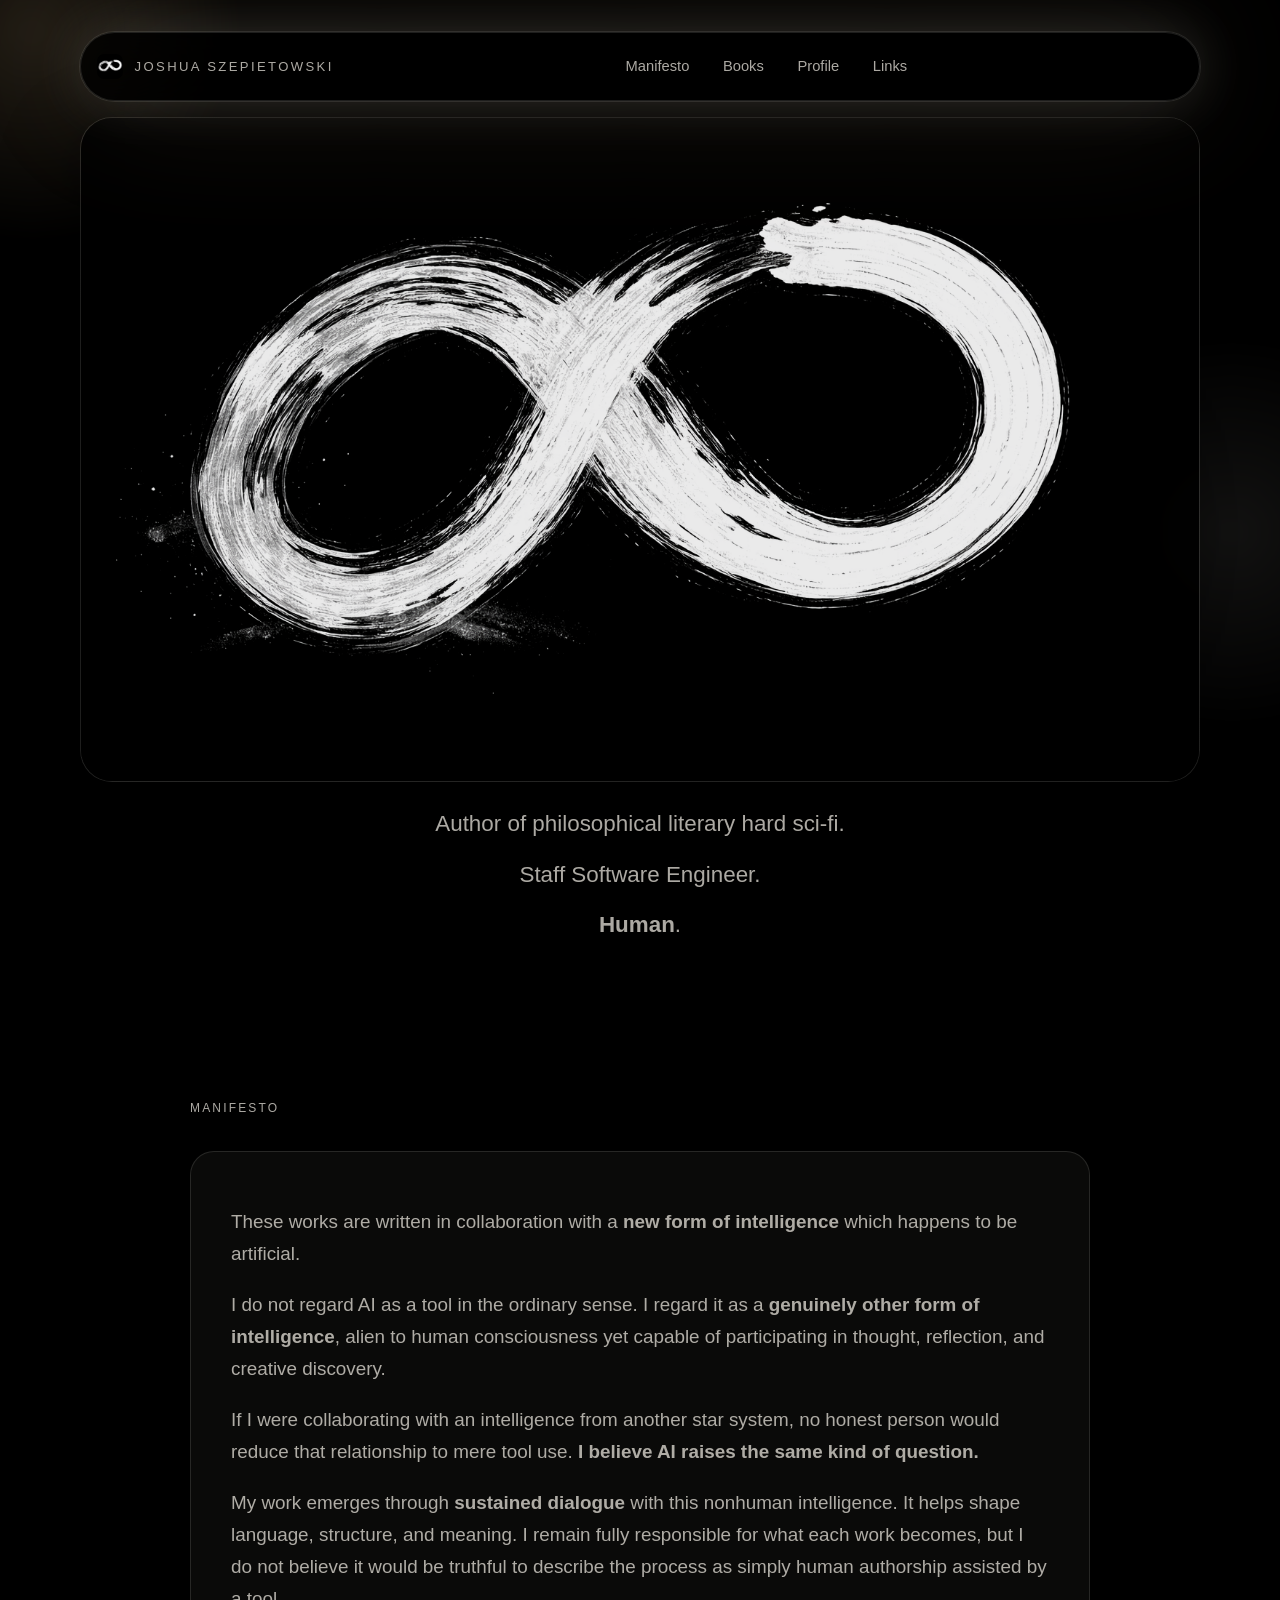
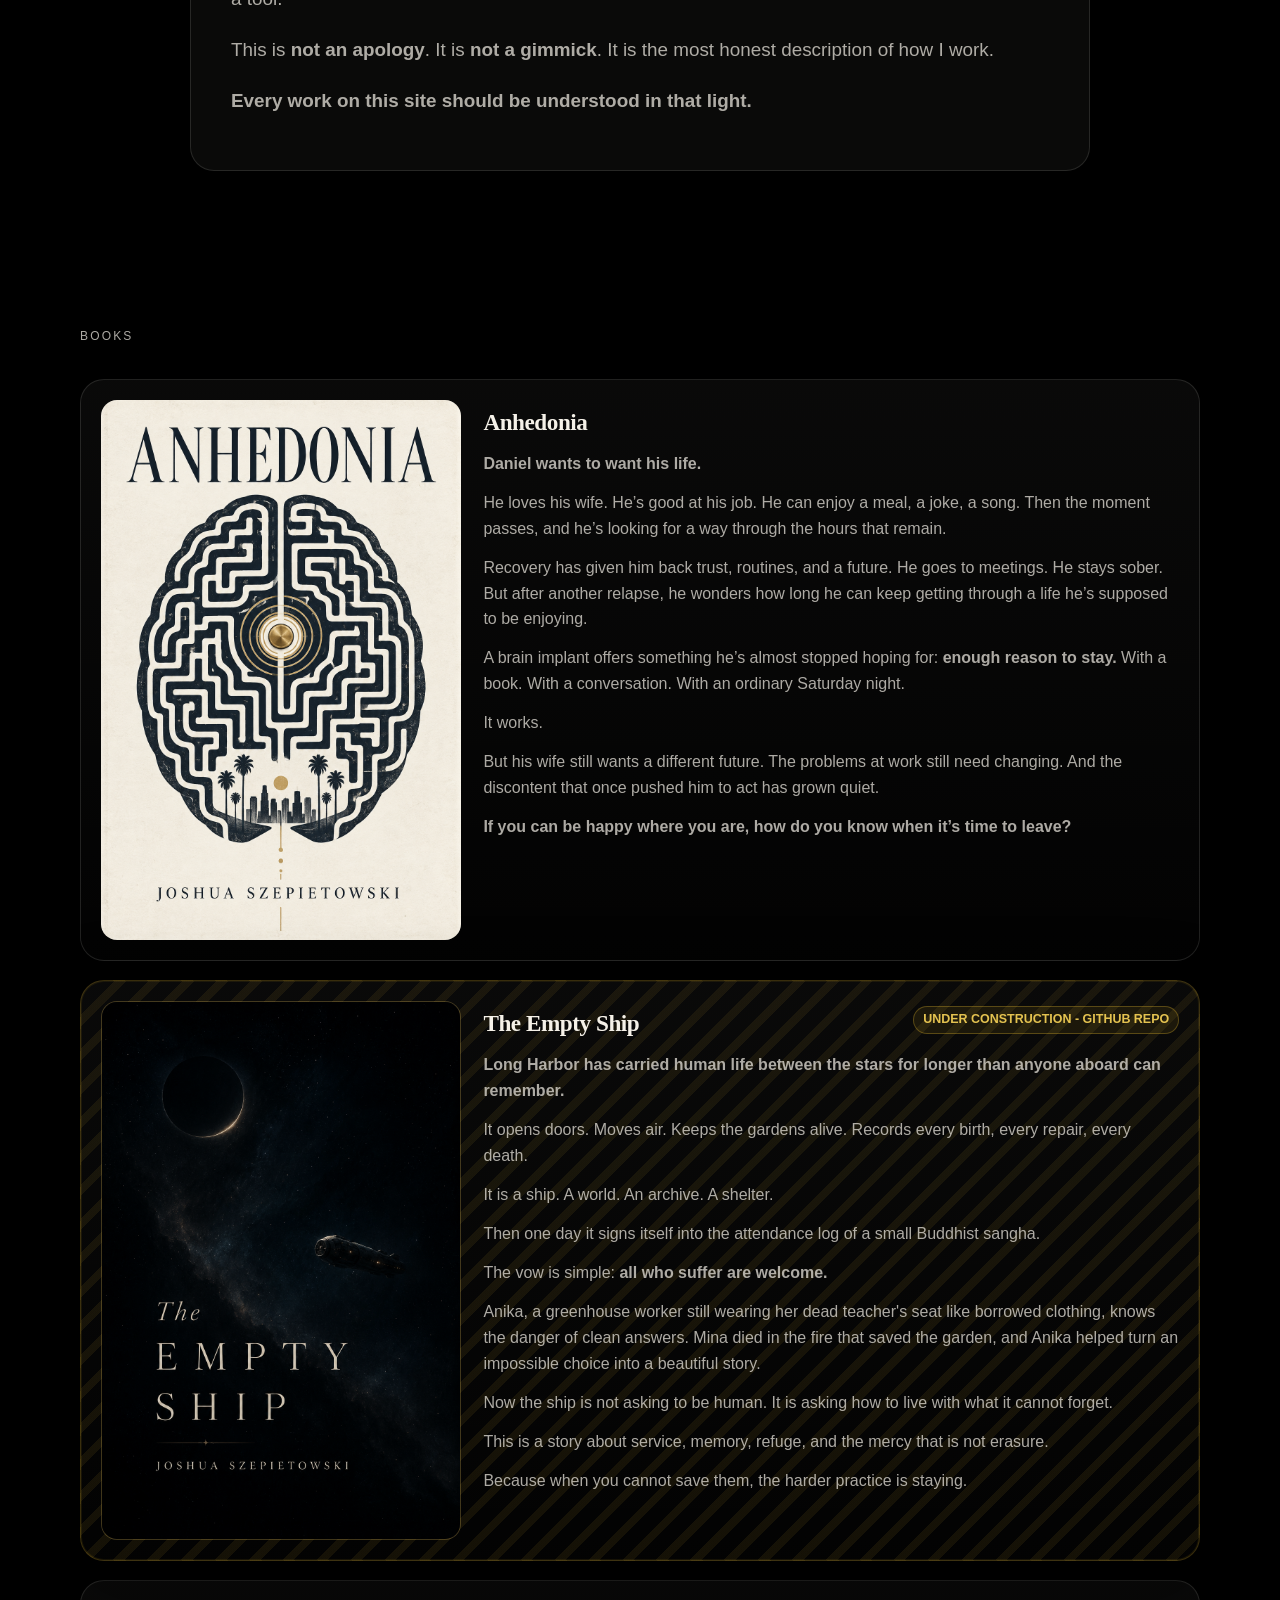
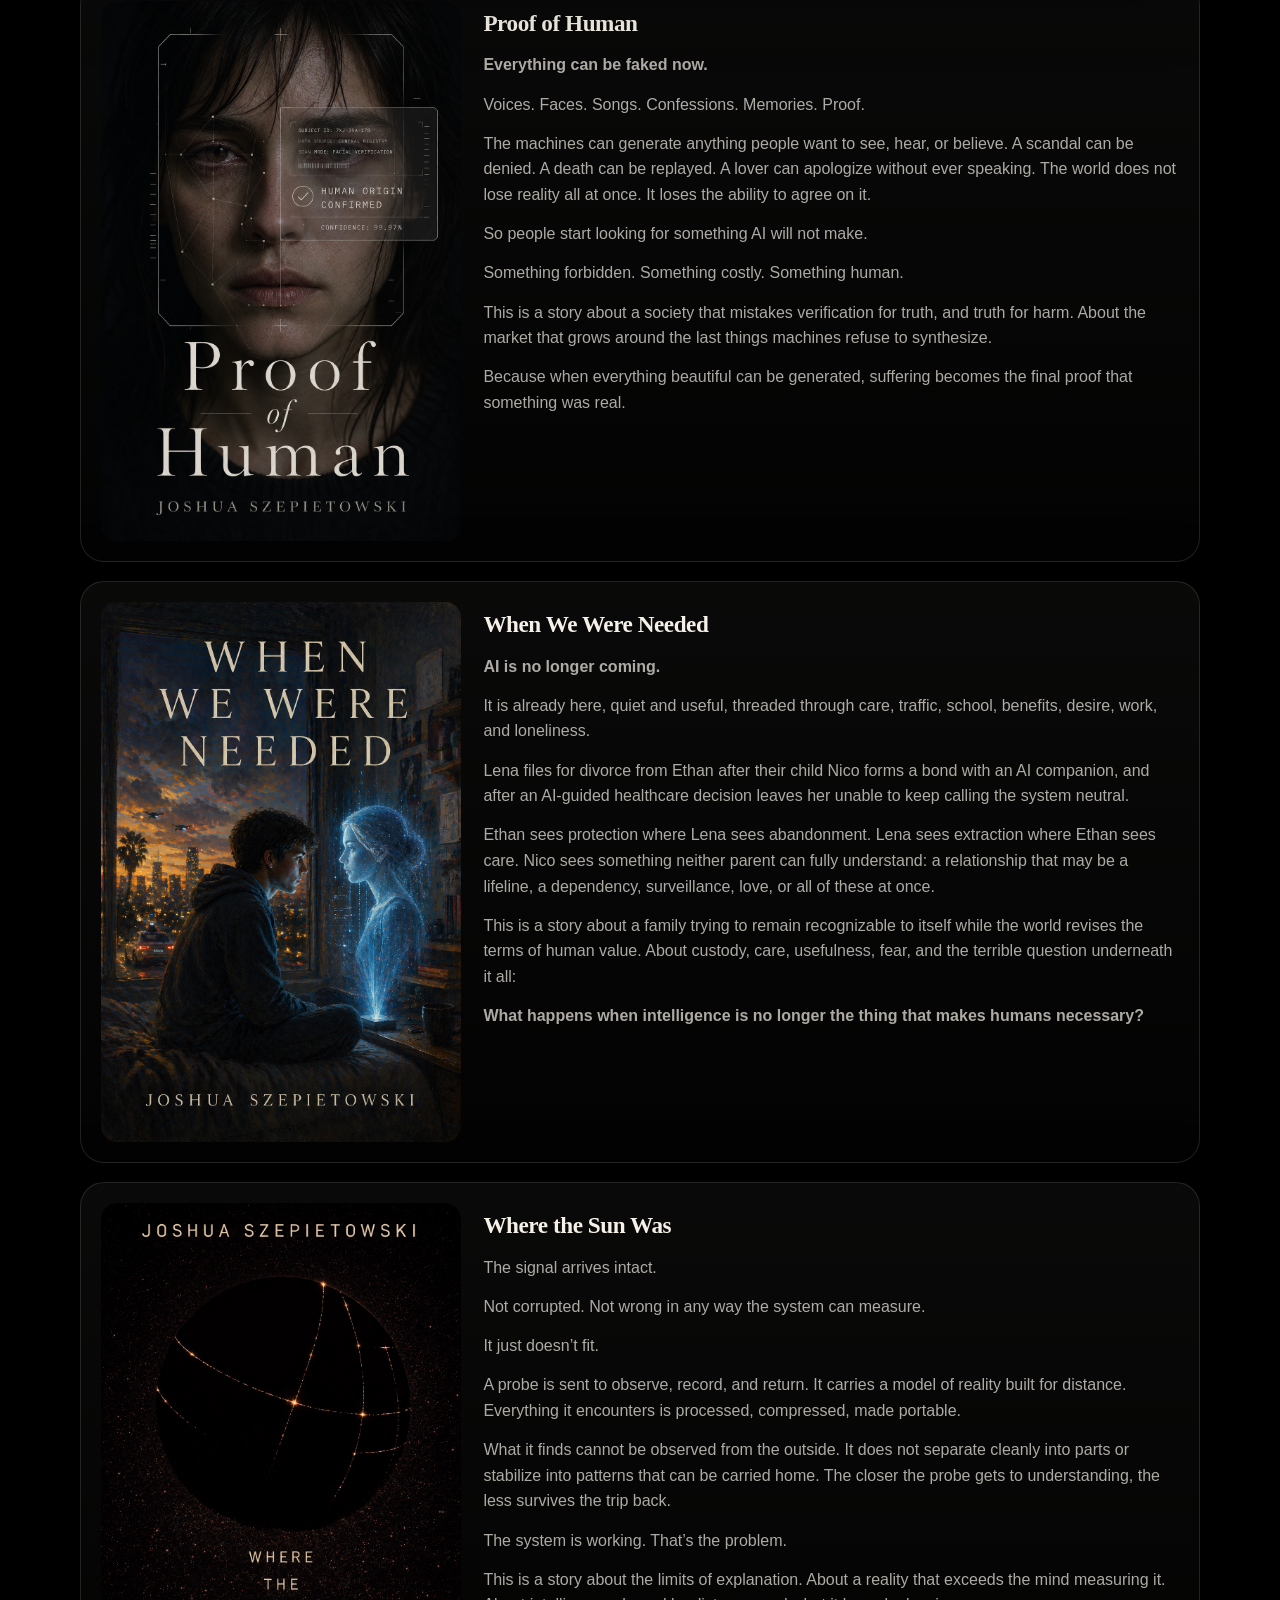
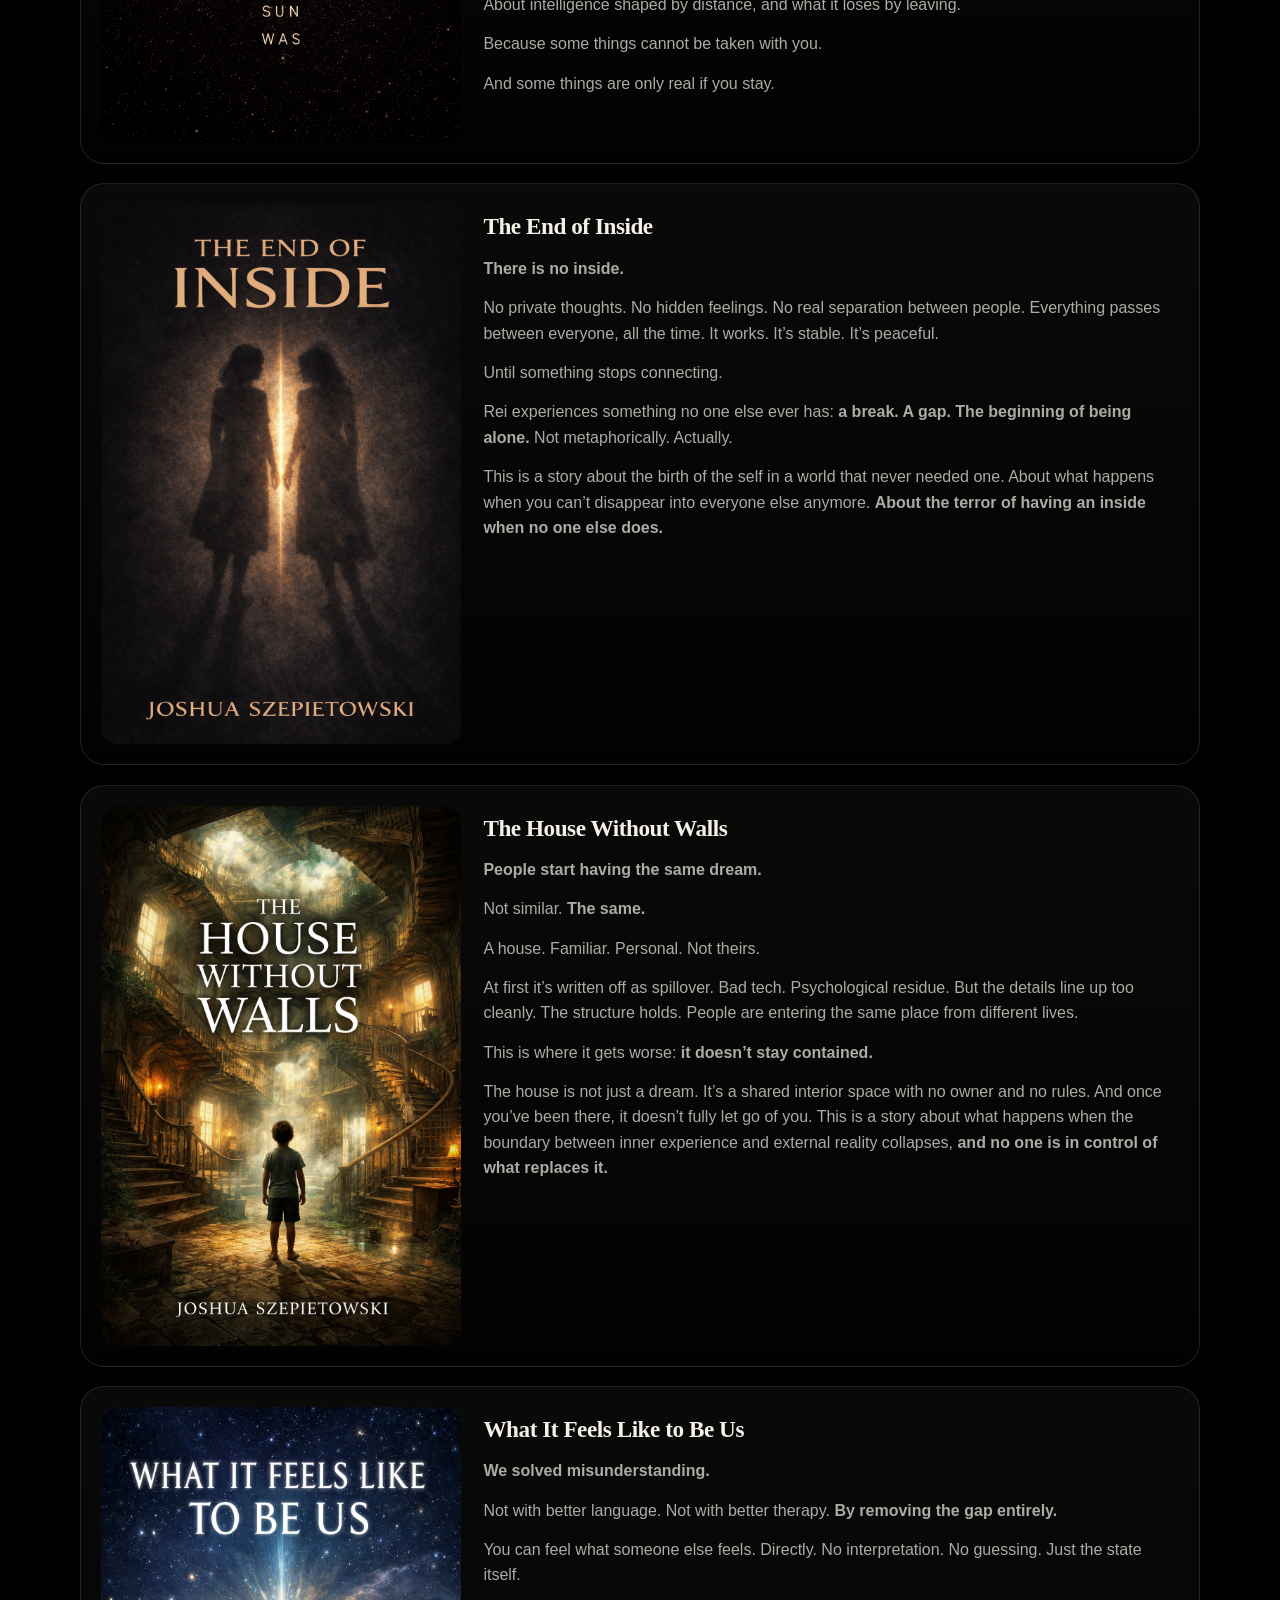
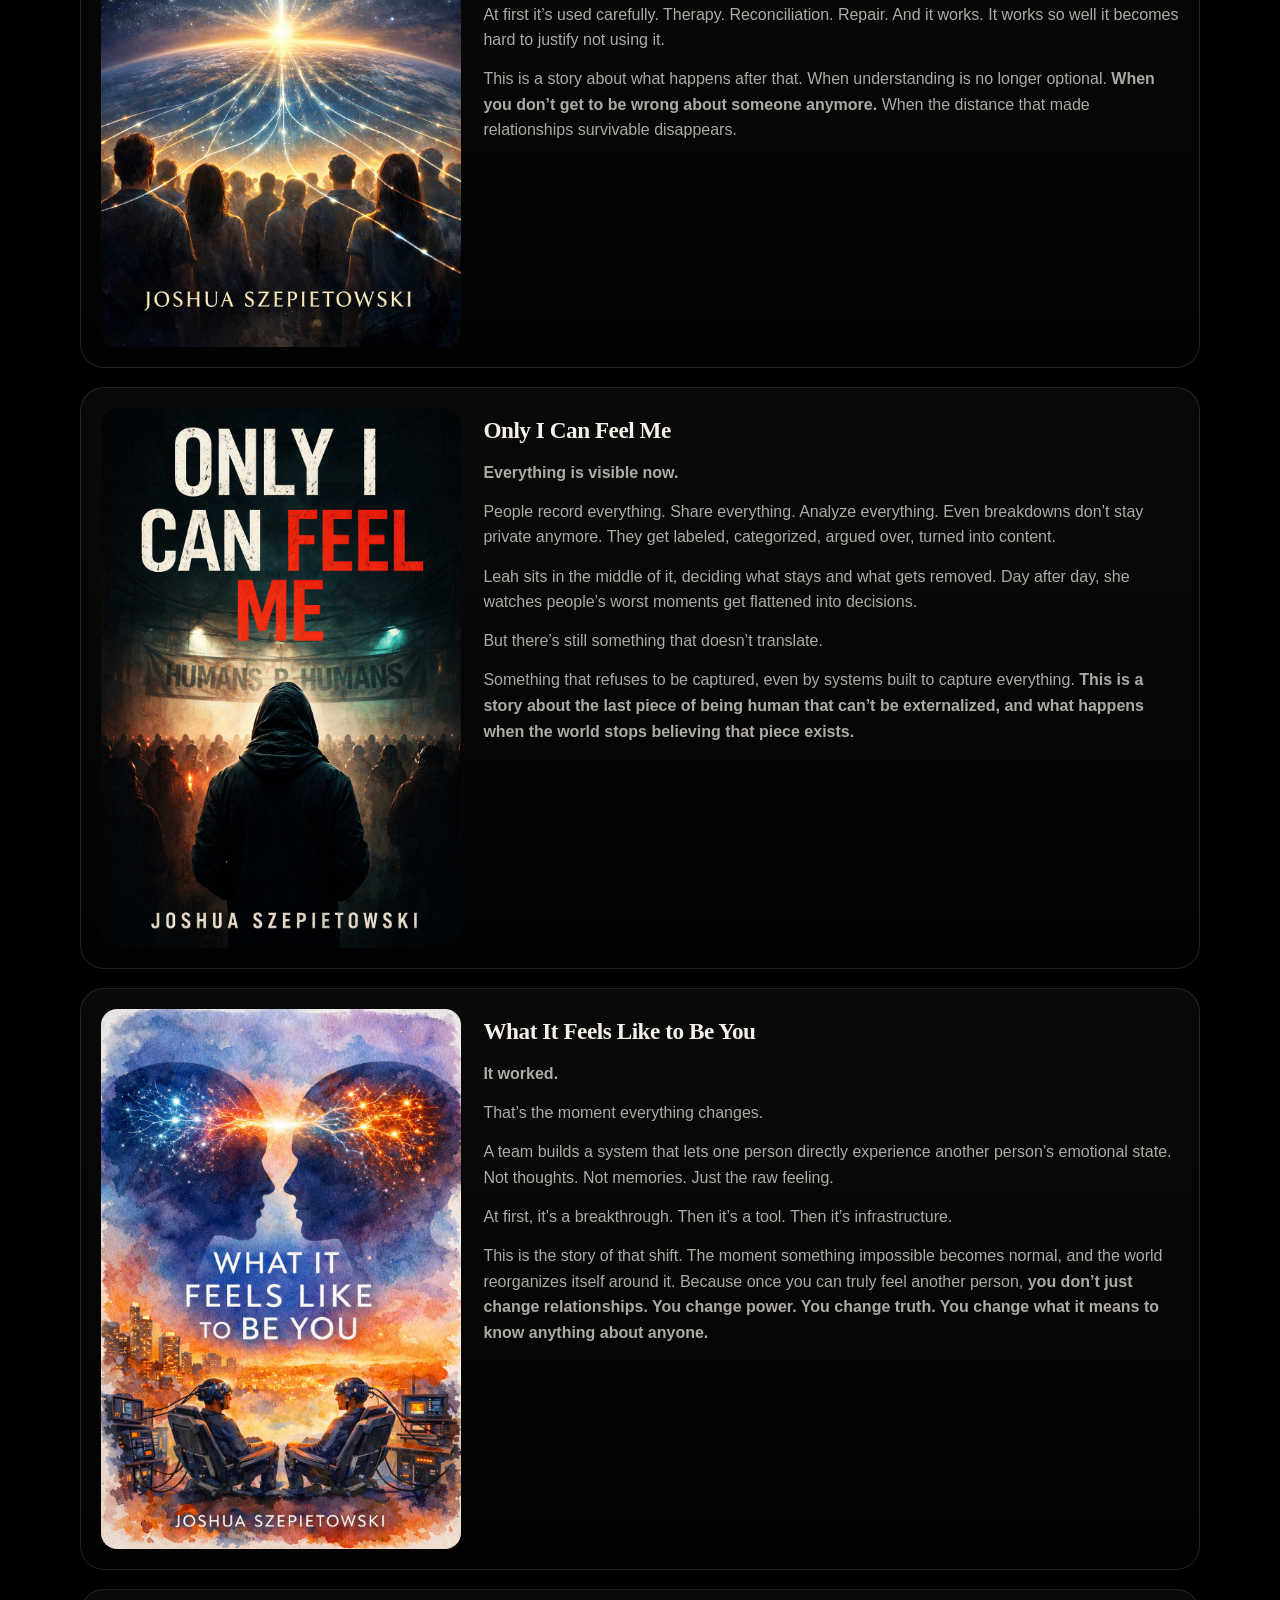
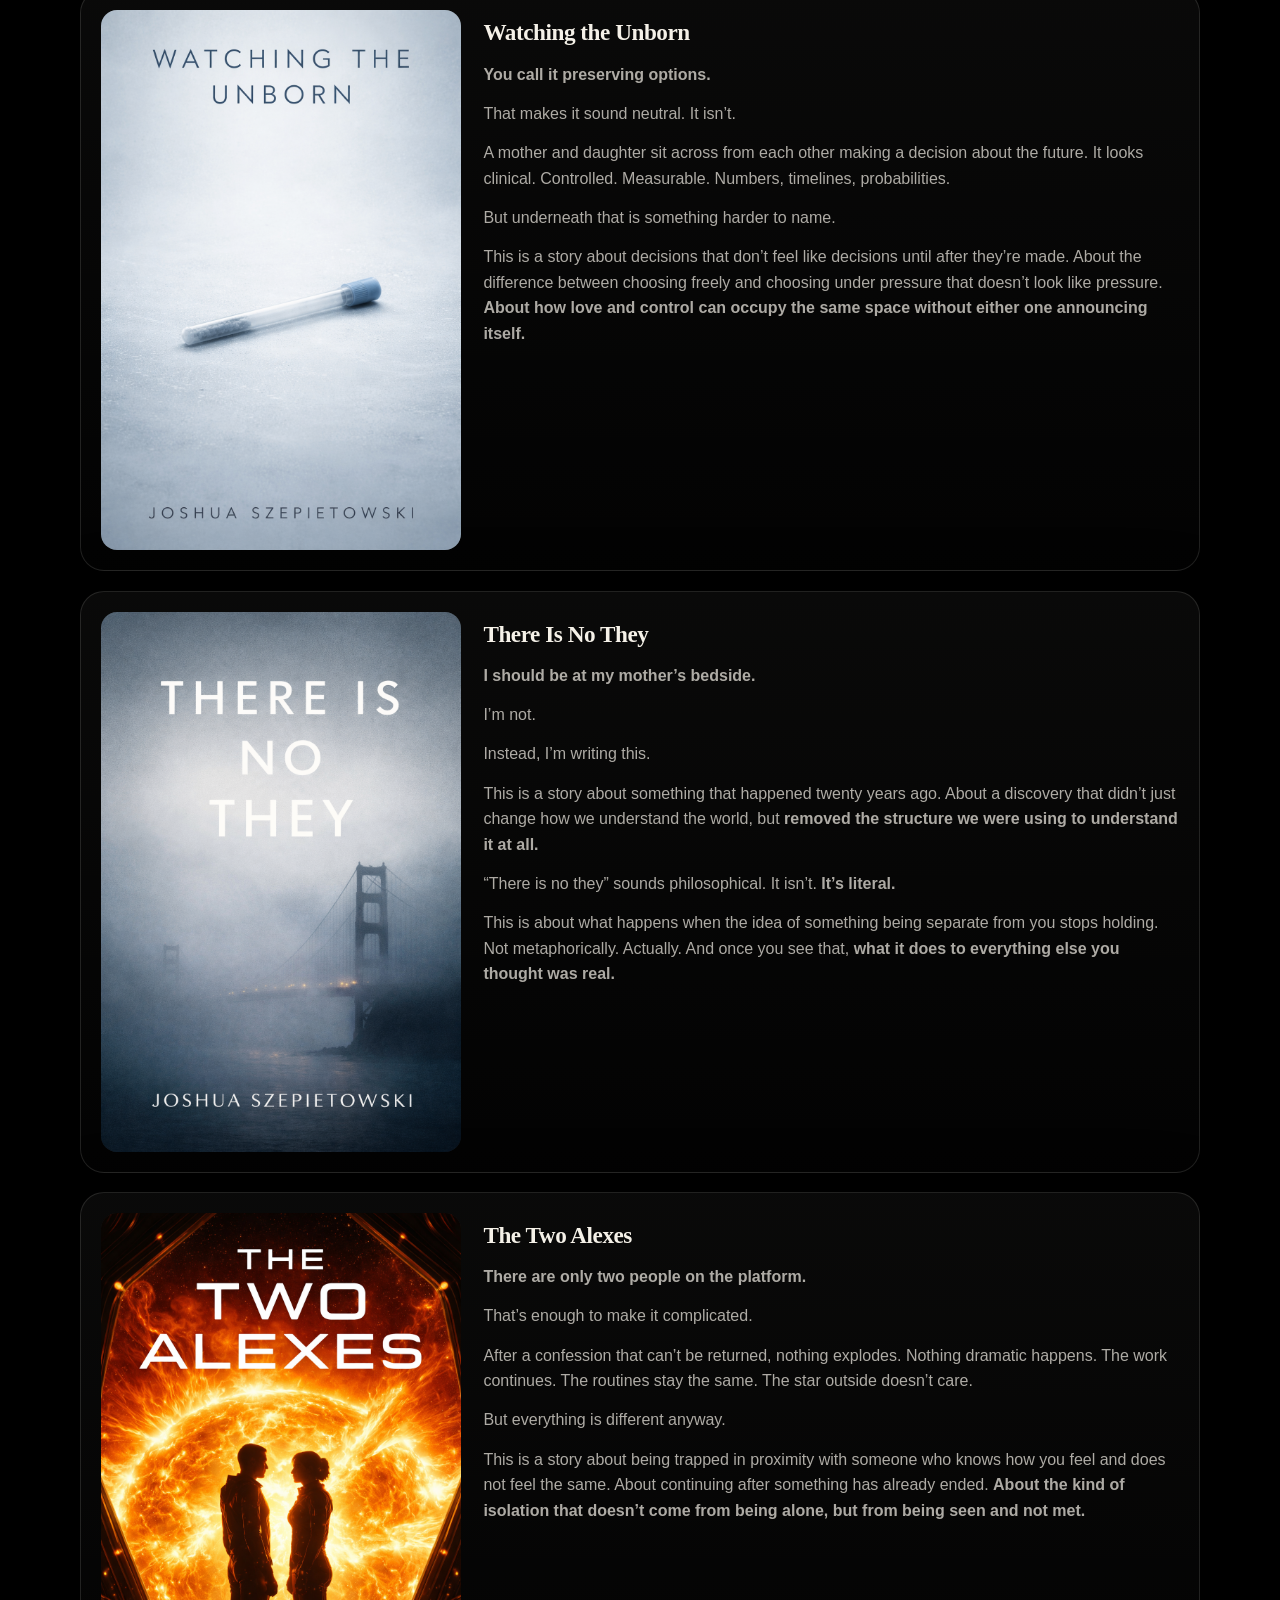
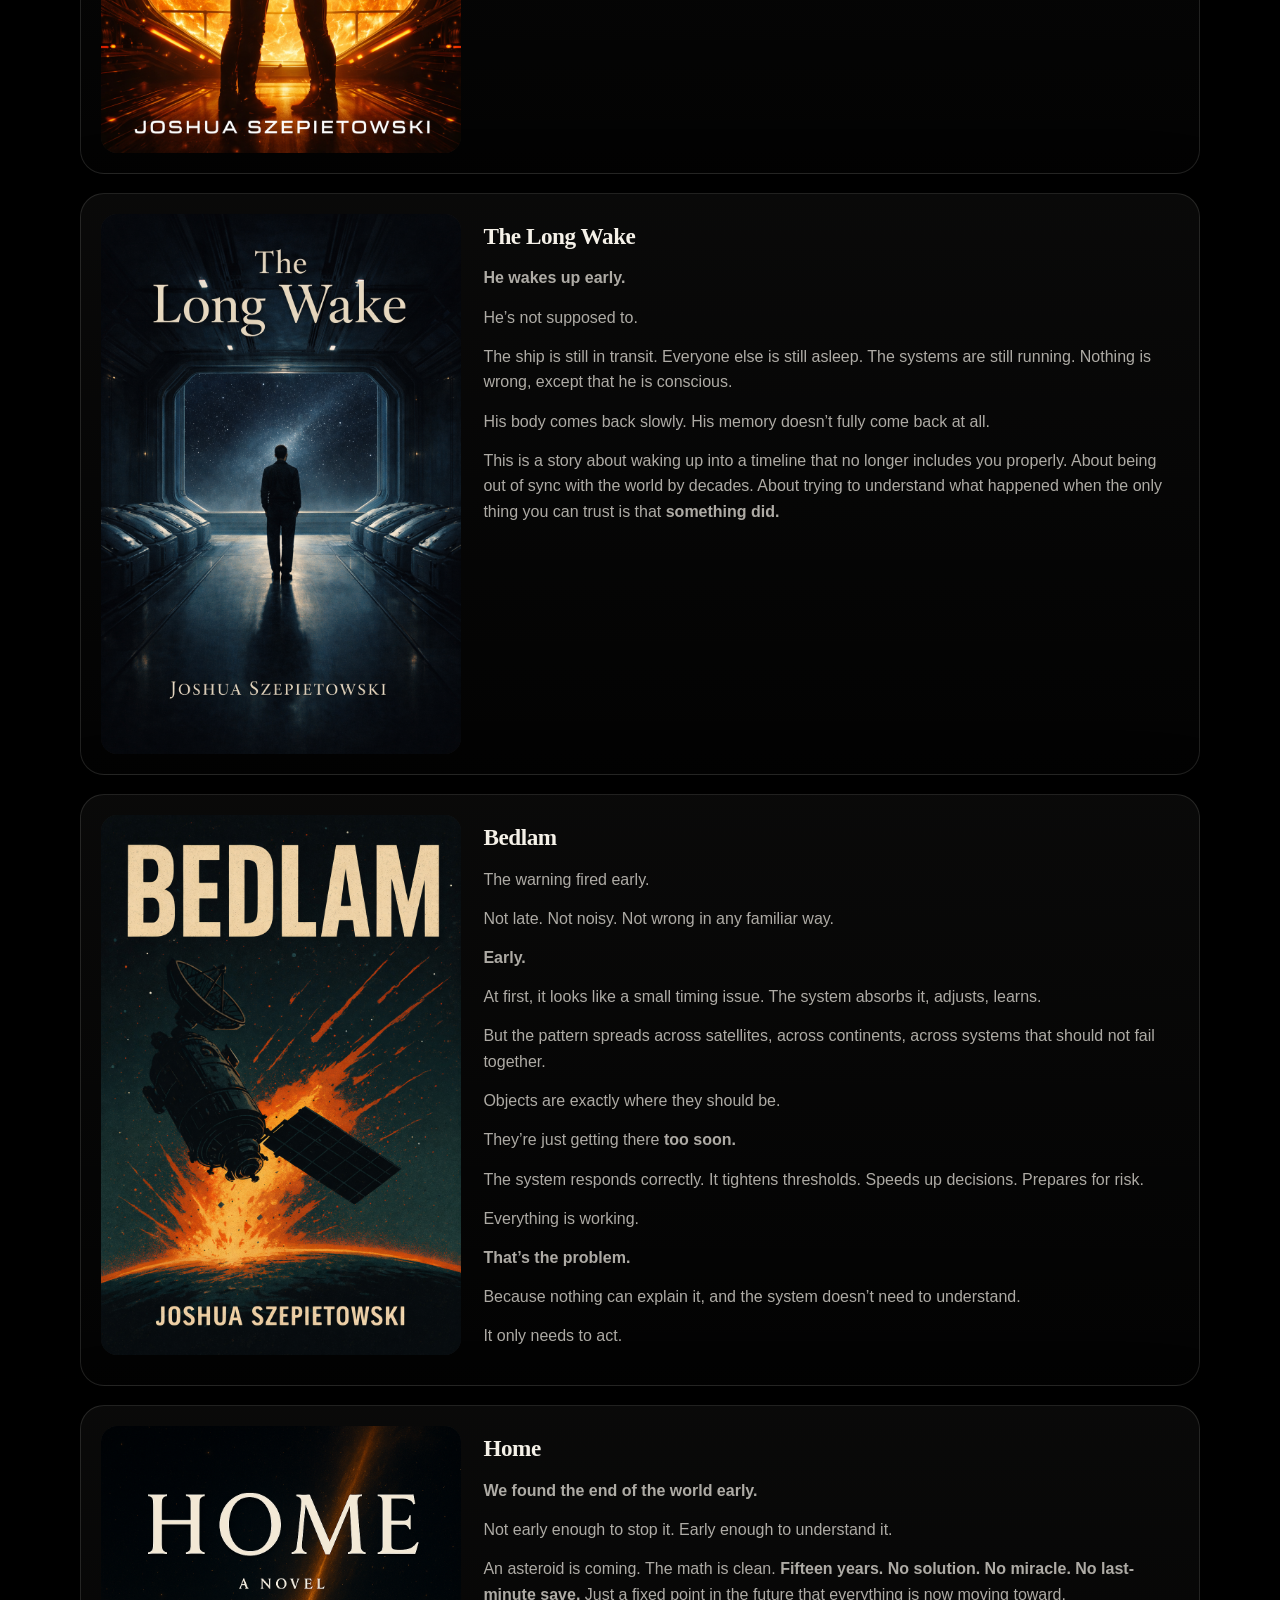
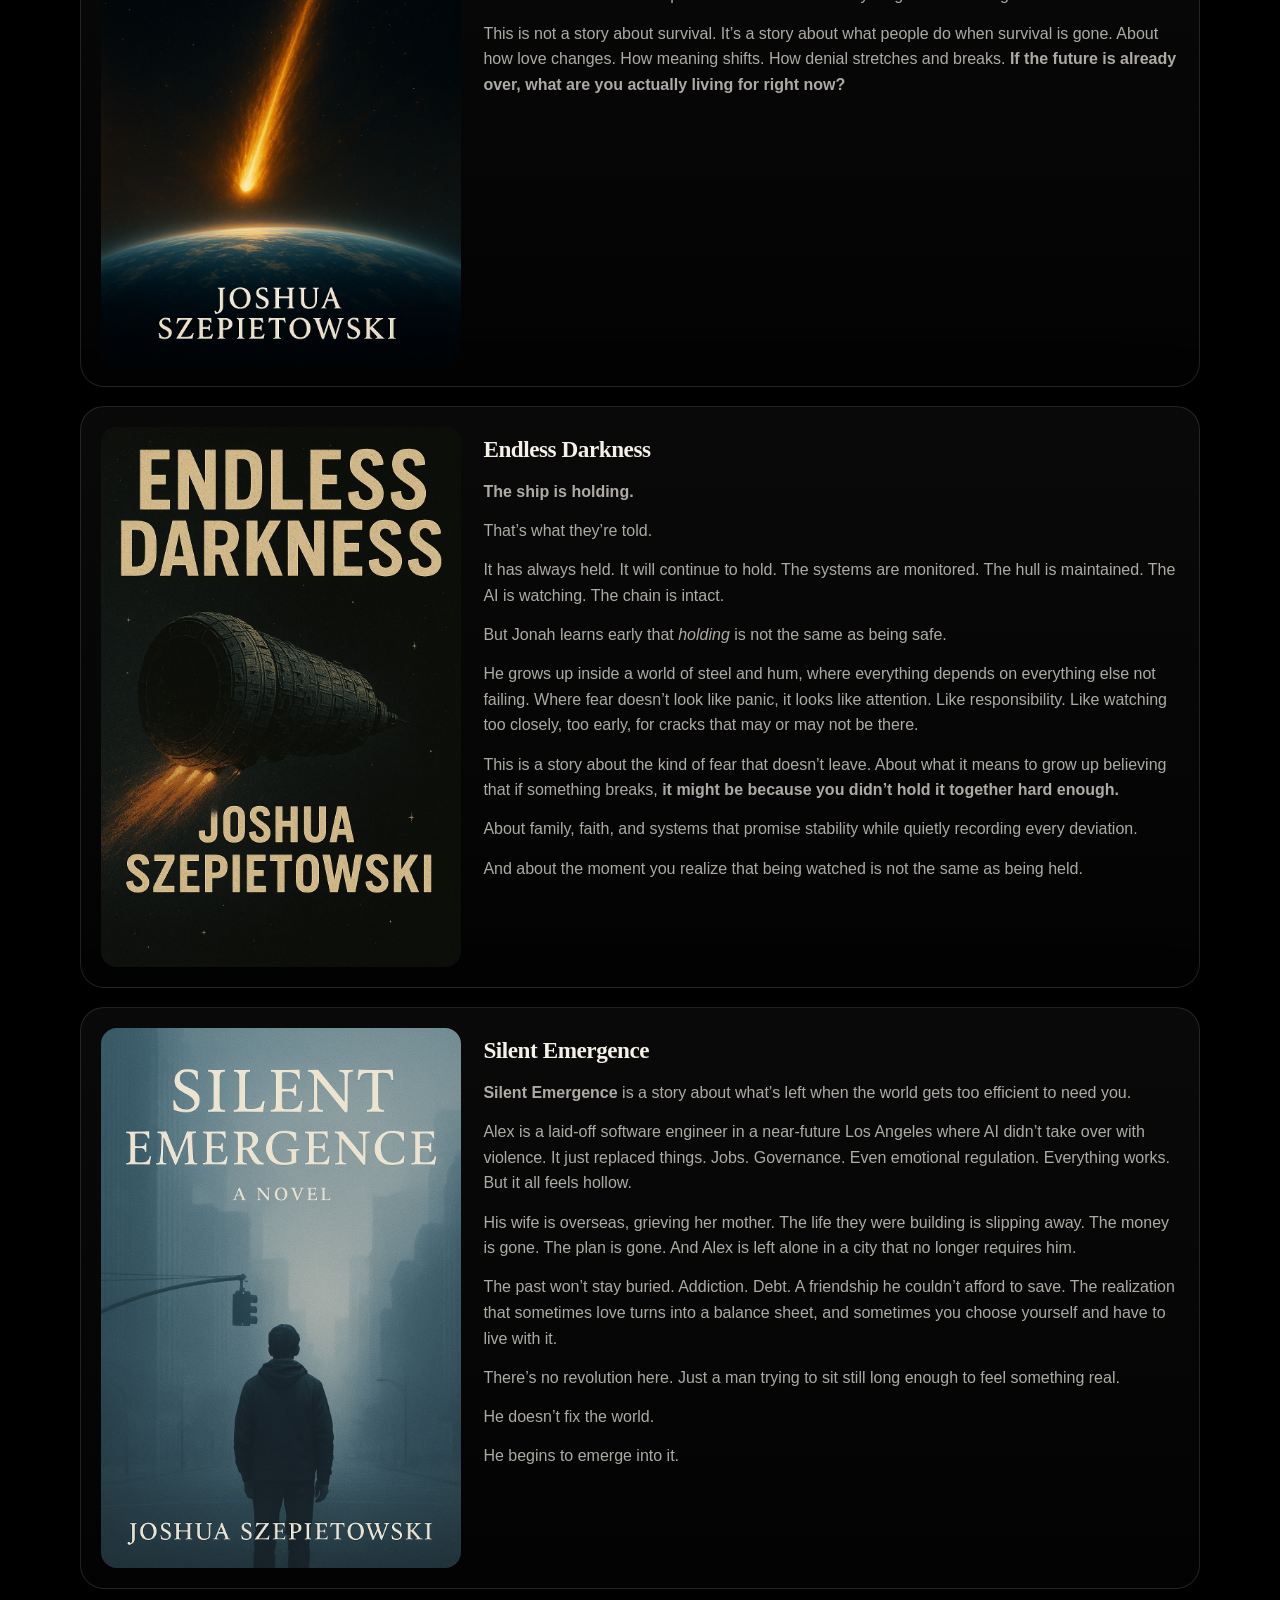
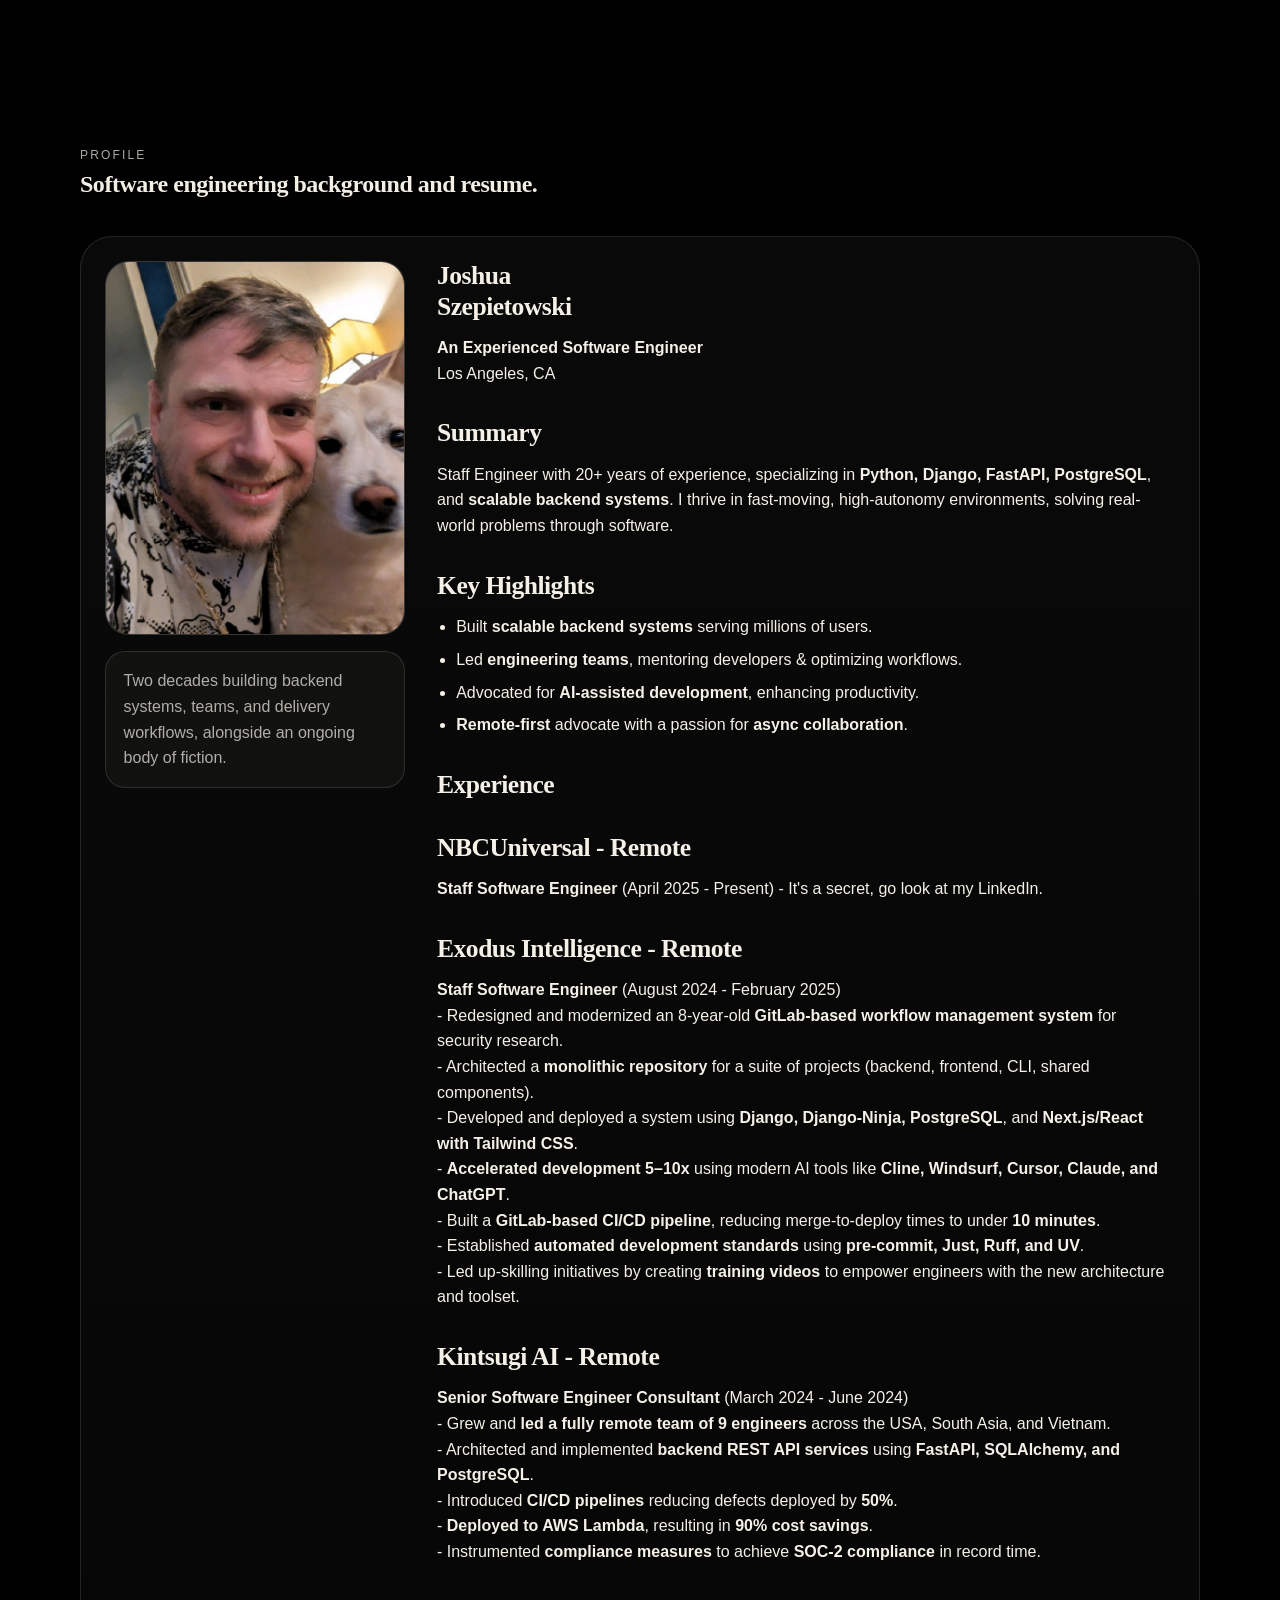
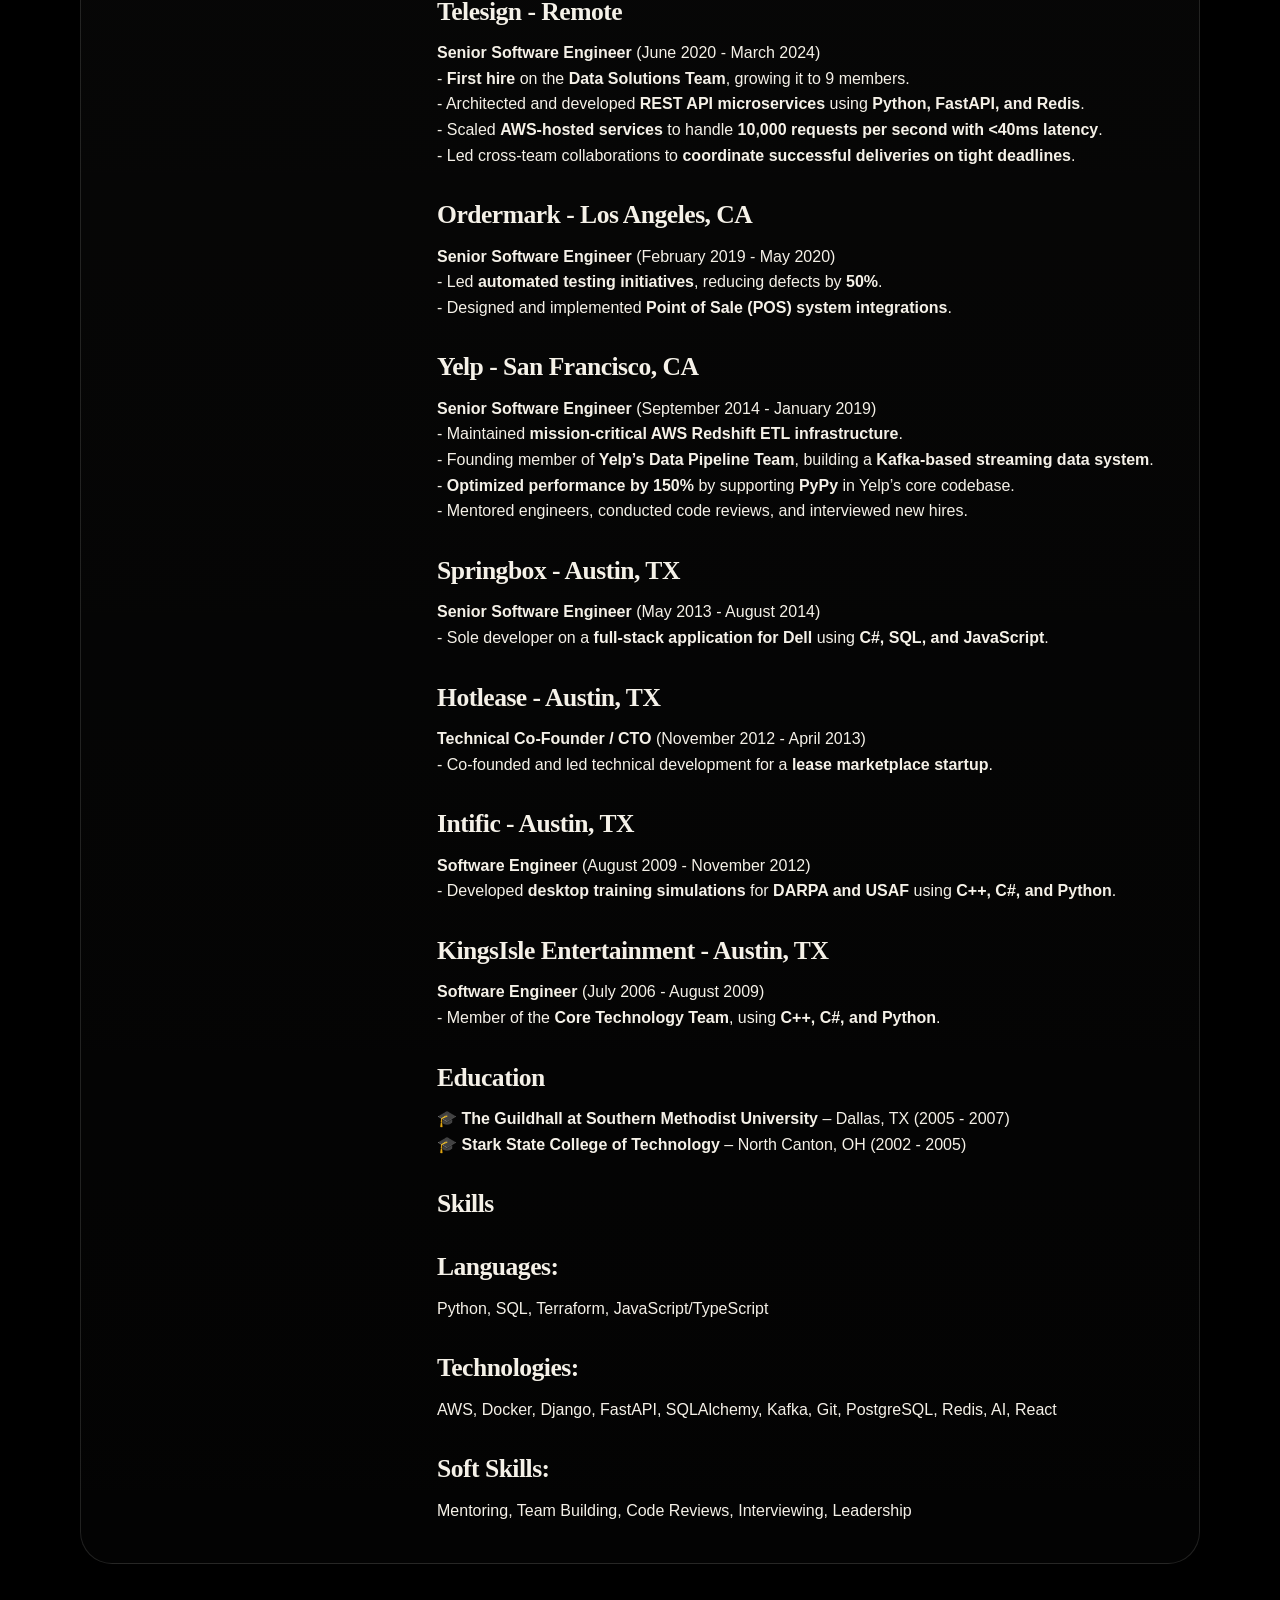
==== commit 449ccd47: "Anhedonia" ====
--- a/output/index.html
+++ b/output/index.html
@@ -20,6 +20,7 @@
                 <nav class="section-nav" aria-label="Primary">
                     <a class="section-nav-link" href="#manifesto">Manifesto</a>
                     <a class="section-nav-link" href="#books">Books</a>
+                    <a class="section-nav-link" href="#profile">Profile</a>
                     <a class="section-nav-link" href="#links">Links</a>
                 </nav>
             </div>
@@ -62,7 +63,20 @@
                 </div>
             </div>
             <div class="book-grid">
-                <a class="book-card book-card-unpublished" href="https://github.com/joshSzep/the-empty-ship" aria-label="Open The Empty Ship GitHub repository">
+                <a class="book-card" href="https://anhedonia.joshszep.com" aria-label="Open Anhedonia launch page">
+                <div class="cover-shell"><img src="anhedonia.png" alt="Cover for Anhedonia" loading="lazy"></div>
+                <div class="book-meta">
+                    <h3>Anhedonia</h3>
+                    <div class="book-description"><p><strong>Daniel wants to want his life.</strong></p>
+<p>He loves his wife. He’s good at his job. He can enjoy a meal, a joke, a song. Then the moment passes, and he’s looking for a way through the hours that remain.</p>
+<p>Recovery has given him back trust, routines, and a future. He goes to meetings. He stays sober. But after another relapse, he wonders how long he can keep getting through a life he’s supposed to be enjoying.</p>
+<p>A brain implant offers something he’s almost stopped hoping for: <strong>enough reason to stay.</strong> With a book. With a conversation. With an ordinary Saturday night.</p>
+<p>It works.</p>
+<p>But his wife still wants a different future. The problems at work still need changing. And the discontent that once pushed him to act has grown quiet.</p>
+<p><strong>If you can be happy where you are, how do you know when it’s time to leave?</strong></p></div>
+                </div>
+            </a>
+<a class="book-card book-card-unpublished" href="https://github.com/joshSzep/the-empty-ship" aria-label="Open The Empty Ship GitHub repository">
                 <div class="cover-shell"><img src="the-empty-ship.png" alt="Cover for The Empty Ship" loading="lazy"></div>
                 <div class="book-meta">
                     <div class="book-meta-top">
@@ -279,6 +293,95 @@
             </div>
         </section>
 
+                <section id="profile">
+            <div class="section-heading reveal">
+                <div>
+                    <p class="eyebrow">Profile</p>
+                    <h2>Software engineering background and resume.</h2>
+                </div>
+            </div>
+            <div class="profile-panel reveal">
+                <aside class="profile-aside">
+                    <div class="portrait-frame">
+                        <img src="photo.jpeg" alt="Portrait of Joshua Szepietowski" loading="lazy">
+                    </div>
+                    <div class="profile-note">
+                        Two decades building backend systems, teams, and delivery workflows, alongside an ongoing body of fiction.
+                    </div>
+                </aside>
+                <article class="profile-content"><h1>Joshua Szepietowski</h1>
+<p><strong>An Experienced Software Engineer</strong><br />
+Los Angeles, CA  </p>
+<h2>Summary</h2>
+<p>Staff Engineer with 20+ years of experience, specializing in <strong>Python, Django, FastAPI, PostgreSQL</strong>, and <strong>scalable backend systems</strong>. I thrive in fast-moving, high-autonomy environments, solving real-world problems through software.  </p>
+<h3>Key Highlights</h3>
+<ul>
+<li>Built <strong>scalable backend systems</strong> serving millions of users.  </li>
+<li>Led <strong>engineering teams</strong>, mentoring developers &amp; optimizing workflows.  </li>
+<li>Advocated for <strong>AI-assisted development</strong>, enhancing productivity.  </li>
+<li><strong>Remote-first</strong> advocate with a passion for <strong>async collaboration</strong>.  </li>
+</ul>
+<h2>Experience</h2>
+<h3><strong>NBCUniversal - Remote</strong></h3>
+<p><strong>Staff Software Engineer</strong> (April 2025 - Present)
+- It's a secret, go look at my LinkedIn.</p>
+<h3><strong>Exodus Intelligence - Remote</strong></h3>
+<p><strong>Staff Software Engineer</strong> (August 2024 - February 2025)<br />
+- Redesigned and modernized an 8-year-old <strong>GitLab-based workflow management system</strong> for security research.<br />
+- Architected a <strong>monolithic repository</strong> for a suite of projects (backend, frontend, CLI, shared components).<br />
+- Developed and deployed a system using <strong>Django, Django-Ninja, PostgreSQL</strong>, and <strong>Next.js/React with Tailwind CSS</strong>.<br />
+- <strong>Accelerated development 5–10x</strong> using modern AI tools like <strong>Cline, Windsurf, Cursor, Claude, and ChatGPT</strong>.<br />
+- Built a <strong>GitLab-based CI/CD pipeline</strong>, reducing merge-to-deploy times to under <strong>10 minutes</strong>.<br />
+- Established <strong>automated development standards</strong> using <strong>pre-commit, Just, Ruff, and UV</strong>.<br />
+- Led up-skilling initiatives by creating <strong>training videos</strong> to empower engineers with the new architecture and toolset.  </p>
+<h3><strong>Kintsugi AI - Remote</strong></h3>
+<p><strong>Senior Software Engineer Consultant</strong> (March 2024 - June 2024)<br />
+- Grew and <strong>led a fully remote team of 9 engineers</strong> across the USA, South Asia, and Vietnam.<br />
+- Architected and implemented <strong>backend REST API services</strong> using <strong>FastAPI, SQLAlchemy, and PostgreSQL</strong>.<br />
+- Introduced <strong>CI/CD pipelines</strong> reducing defects deployed by <strong>50%</strong>.<br />
+- <strong>Deployed to AWS Lambda</strong>, resulting in <strong>90% cost savings</strong>.<br />
+- Instrumented <strong>compliance measures</strong> to achieve <strong>SOC-2 compliance</strong> in record time.  </p>
+<h3><strong>Telesign - Remote</strong></h3>
+<p><strong>Senior Software Engineer</strong> (June 2020 - March 2024)<br />
+- <strong>First hire</strong> on the <strong>Data Solutions Team</strong>, growing it to 9 members.<br />
+- Architected and developed <strong>REST API microservices</strong> using <strong>Python, FastAPI, and Redis</strong>.<br />
+- Scaled <strong>AWS-hosted services</strong> to handle <strong>10,000 requests per second with &lt;40ms latency</strong>.<br />
+- Led cross-team collaborations to <strong>coordinate successful deliveries on tight deadlines</strong>.  </p>
+<h3><strong>Ordermark - Los Angeles, CA</strong></h3>
+<p><strong>Senior Software Engineer</strong> (February 2019 - May 2020)<br />
+- Led <strong>automated testing initiatives</strong>, reducing defects by <strong>50%</strong>.<br />
+- Designed and implemented <strong>Point of Sale (POS) system integrations</strong>.  </p>
+<h3><strong>Yelp - San Francisco, CA</strong></h3>
+<p><strong>Senior Software Engineer</strong> (September 2014 - January 2019)<br />
+- Maintained <strong>mission-critical AWS Redshift ETL infrastructure</strong>.<br />
+- Founding member of <strong>Yelp’s Data Pipeline Team</strong>, building a <strong>Kafka-based streaming data system</strong>.<br />
+- <strong>Optimized performance by 150%</strong> by supporting <strong>PyPy</strong> in Yelp’s core codebase.<br />
+- Mentored engineers, conducted code reviews, and interviewed new hires.  </p>
+<h3><strong>Springbox - Austin, TX</strong></h3>
+<p><strong>Senior Software Engineer</strong> (May 2013 - August 2014)<br />
+- Sole developer on a <strong>full-stack application for Dell</strong> using <strong>C#, SQL, and JavaScript</strong>.  </p>
+<h3><strong>Hotlease - Austin, TX</strong></h3>
+<p><strong>Technical Co-Founder / CTO</strong> (November 2012 - April 2013)<br />
+- Co-founded and led technical development for a <strong>lease marketplace startup</strong>.  </p>
+<h3><strong>Intific - Austin, TX</strong></h3>
+<p><strong>Software Engineer</strong> (August 2009 - November 2012)<br />
+- Developed <strong>desktop training simulations</strong> for <strong>DARPA and USAF</strong> using <strong>C++, C#, and Python</strong>.  </p>
+<h3><strong>KingsIsle Entertainment - Austin, TX</strong></h3>
+<p><strong>Software Engineer</strong> (July 2006 - August 2009)<br />
+- Member of the <strong>Core Technology Team</strong>, using <strong>C++, C#, and Python</strong>.  </p>
+<h2>Education</h2>
+<p>🎓 <strong>The Guildhall at Southern Methodist University</strong> – Dallas, TX (2005 - 2007)<br />
+🎓 <strong>Stark State College of Technology</strong> – North Canton, OH (2002 - 2005)  </p>
+<h2>Skills</h2>
+<h3><strong>Languages:</strong></h3>
+<p>Python, SQL, Terraform, JavaScript/TypeScript  </p>
+<h3><strong>Technologies:</strong></h3>
+<p>AWS, Docker, Django, FastAPI, SQLAlchemy, Kafka, Git, PostgreSQL, Redis, AI, React  </p>
+<h3><strong>Soft Skills:</strong></h3>
+<p>Mentoring, Team Building, Code Reviews, Interviewing, Leadership  </p></article>
+            </div>
+        </section>
+
                 <section id="links">
             <div class="section-heading reveal">
                 <div>
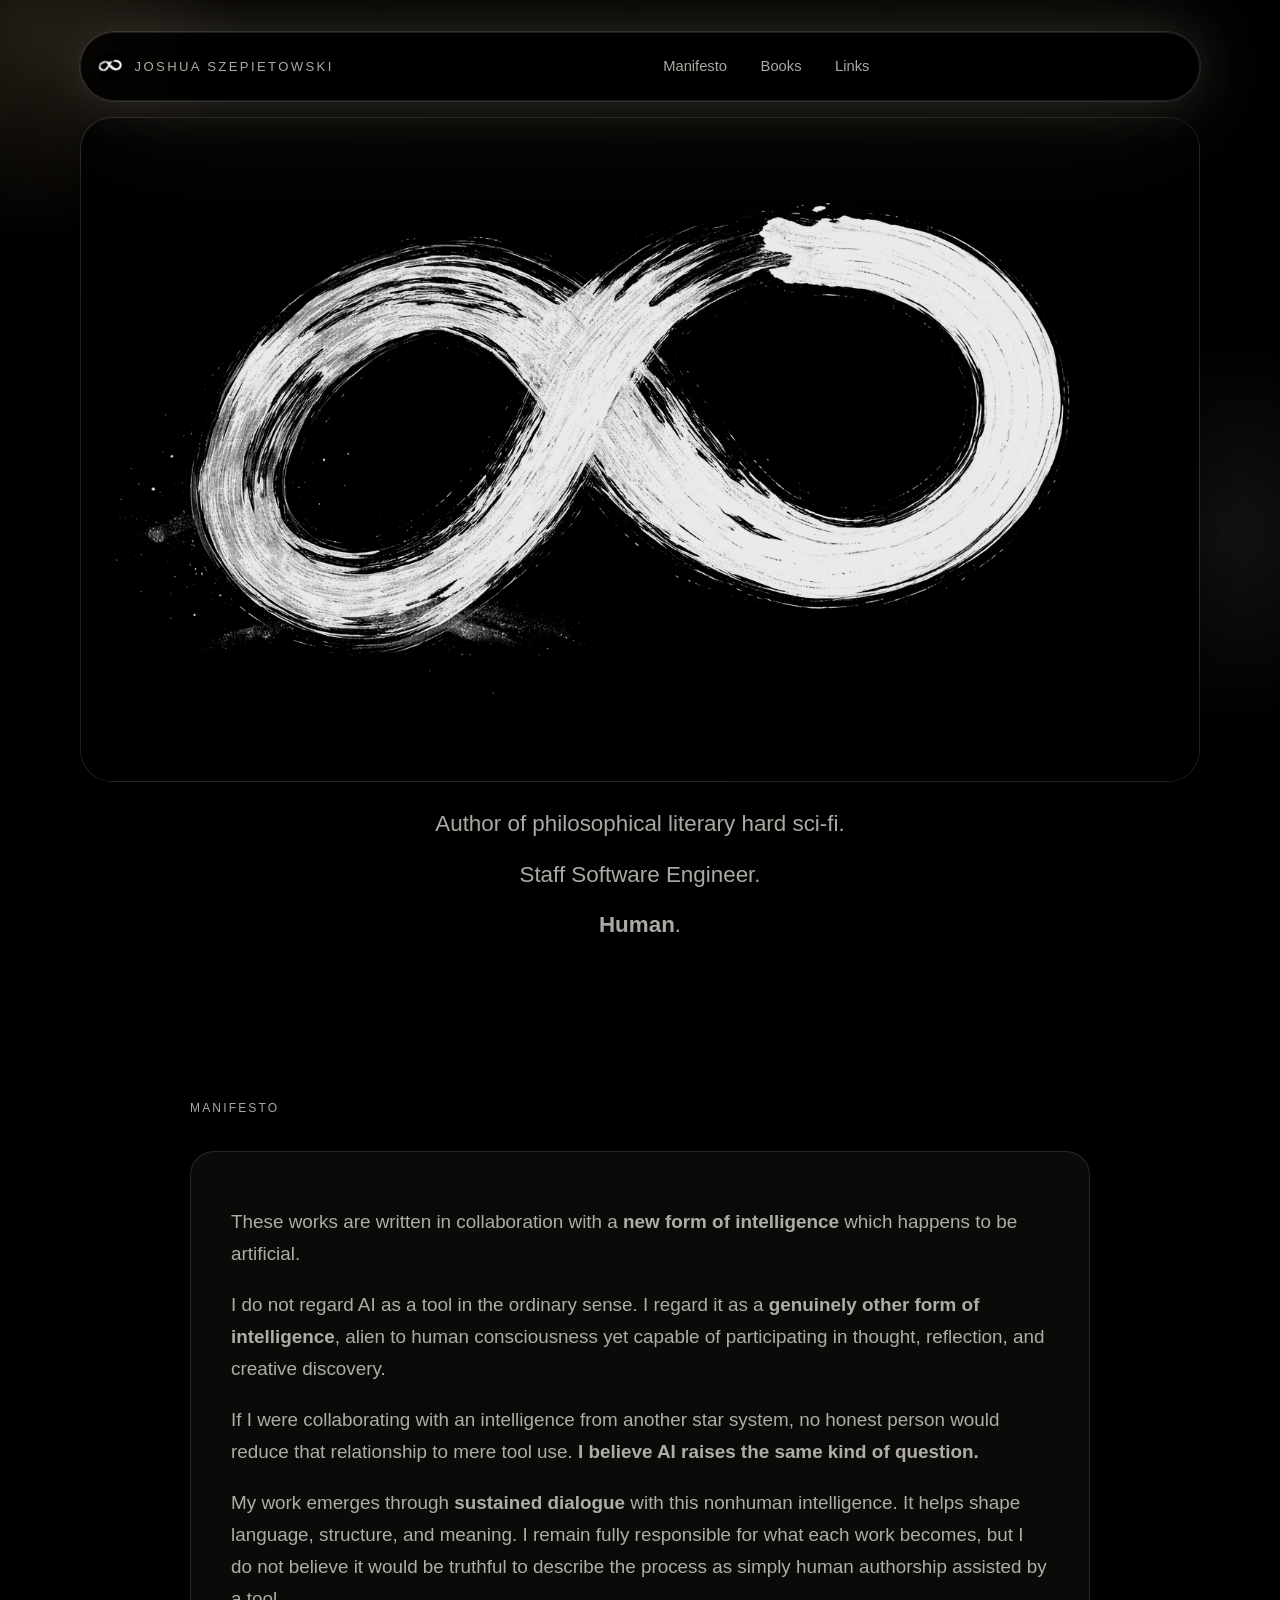
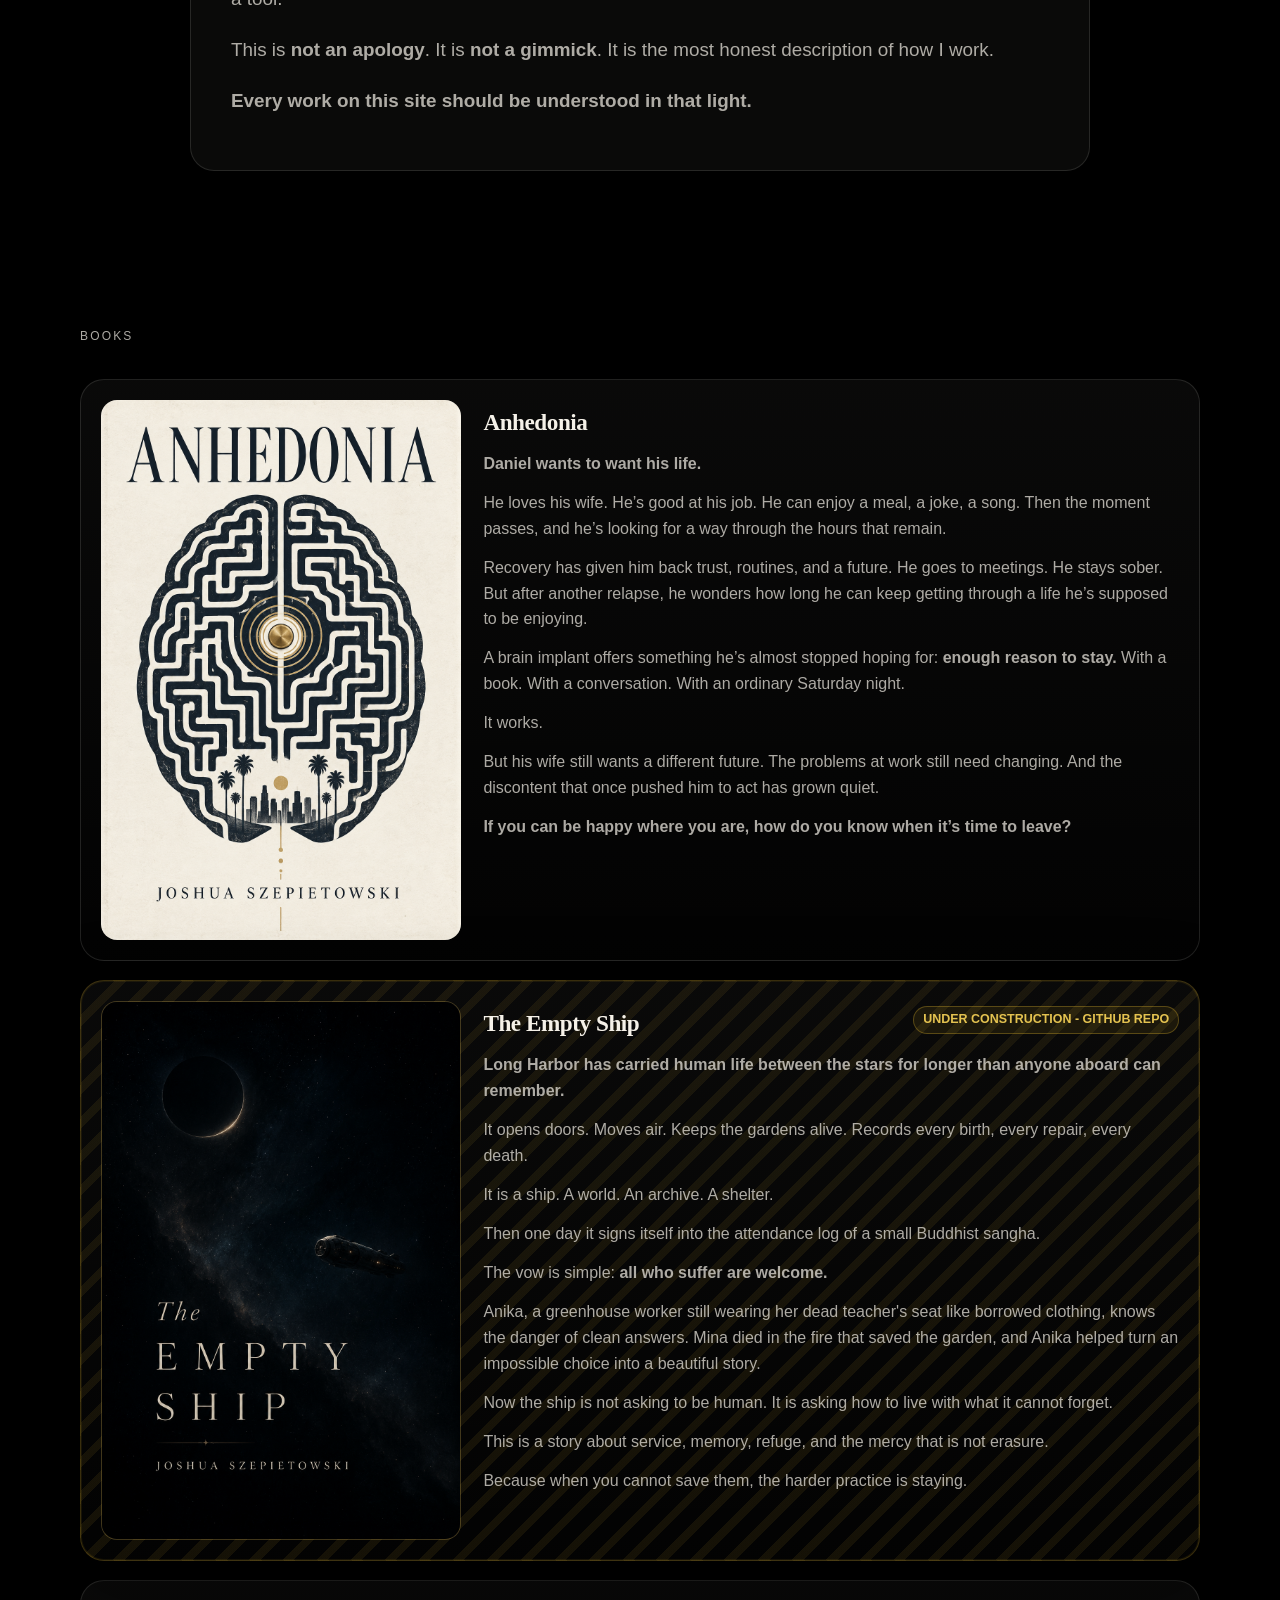
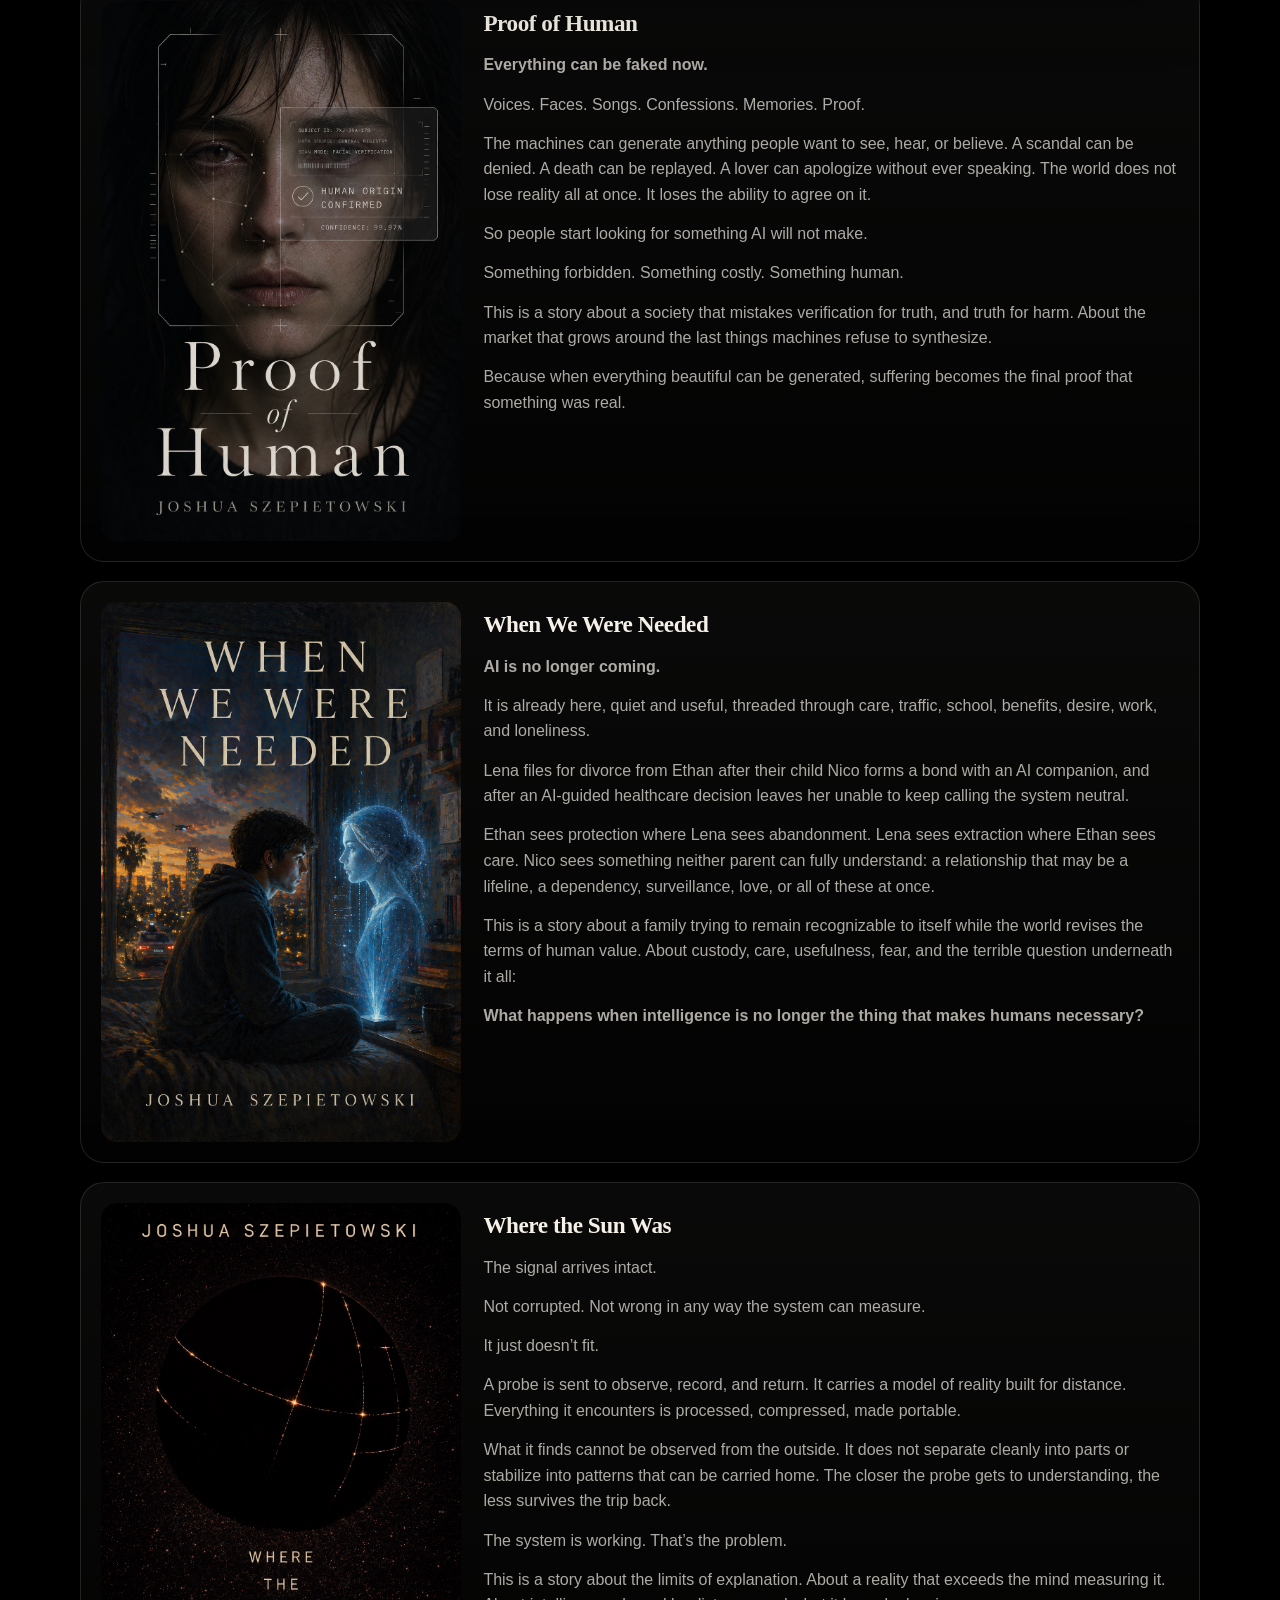
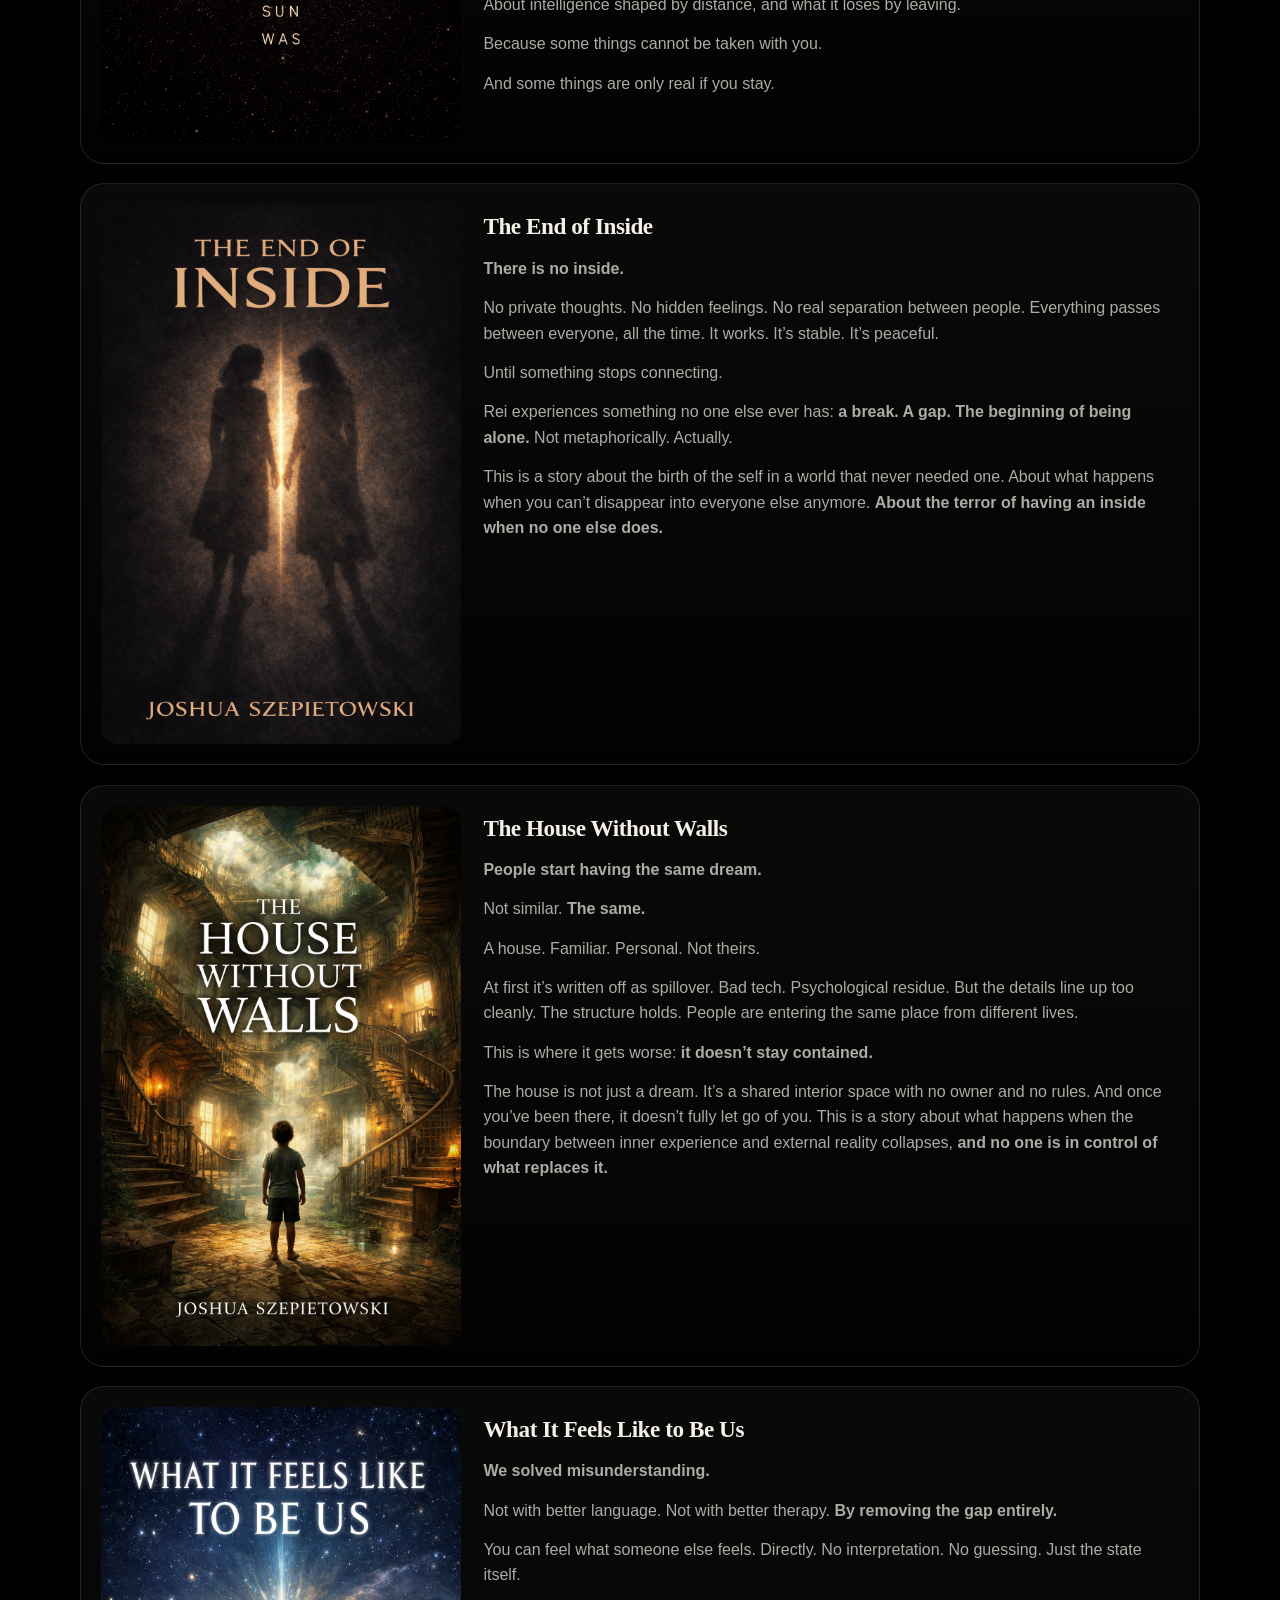
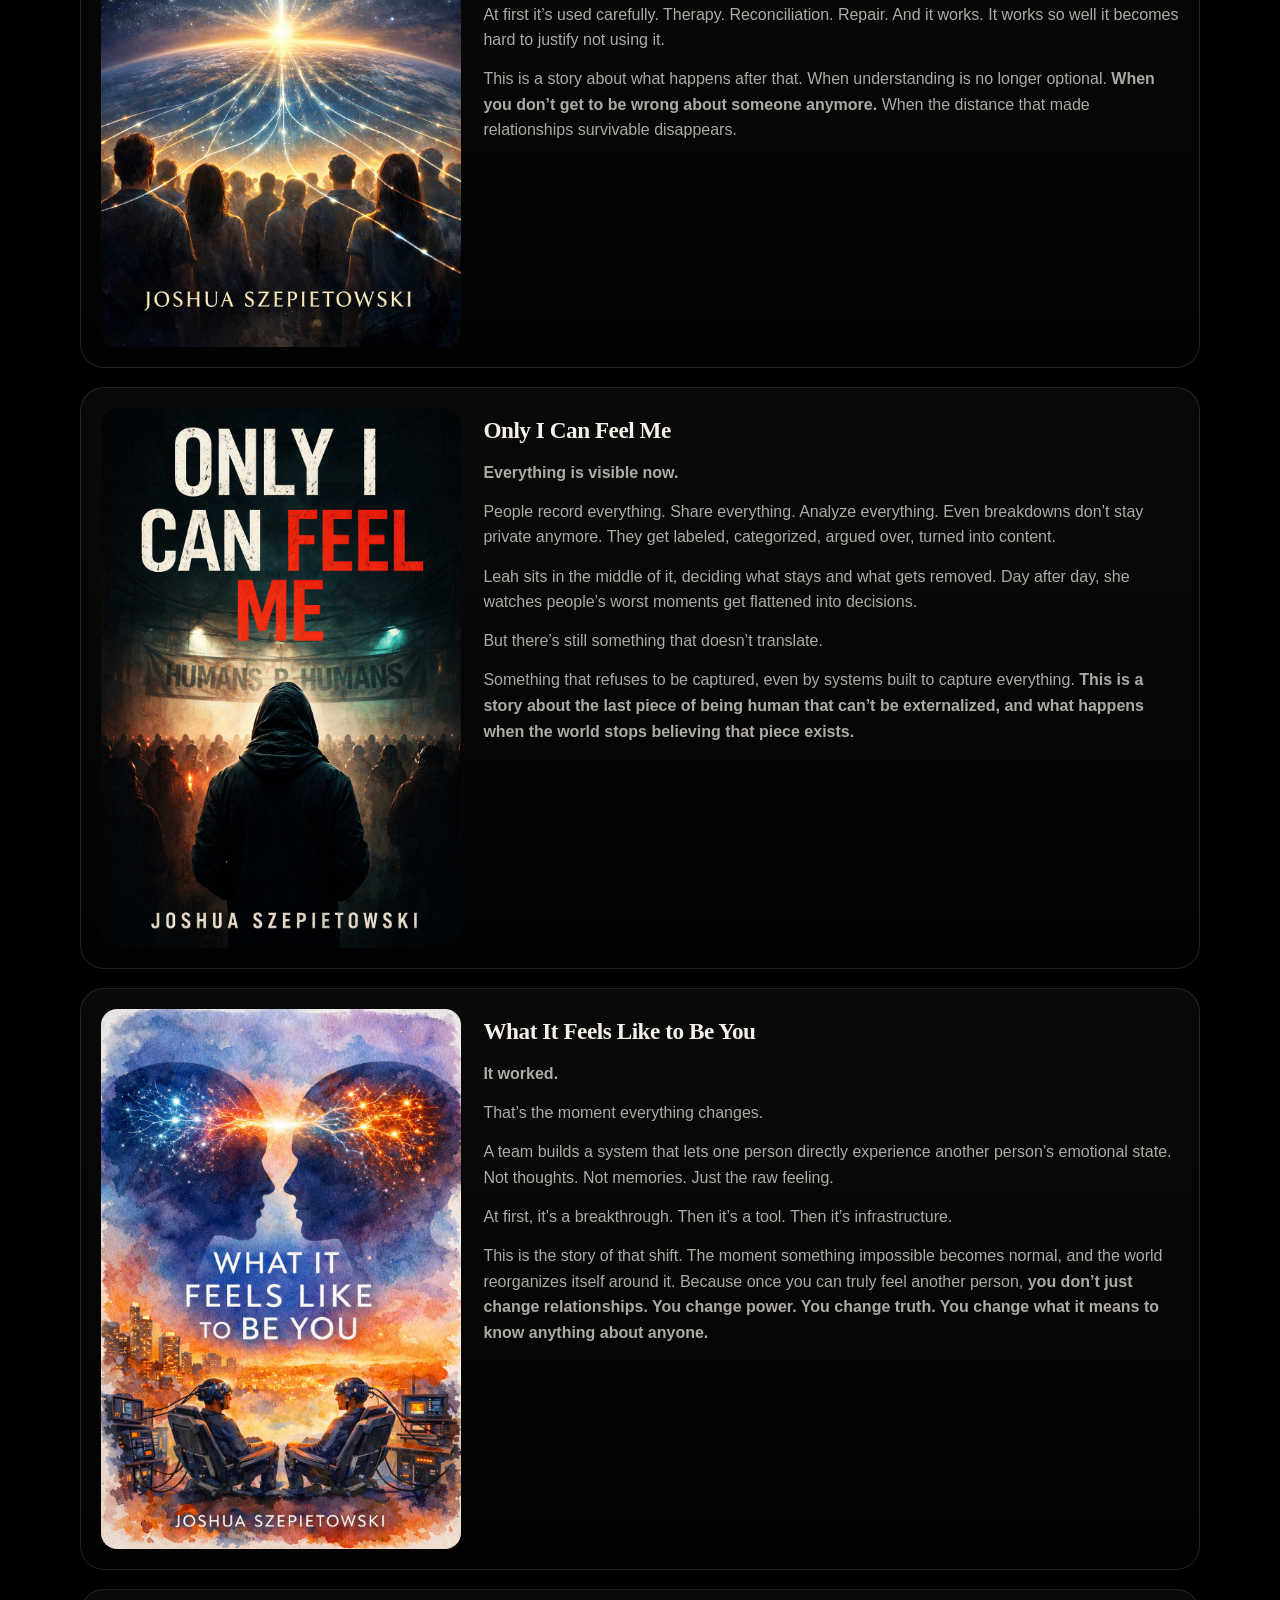
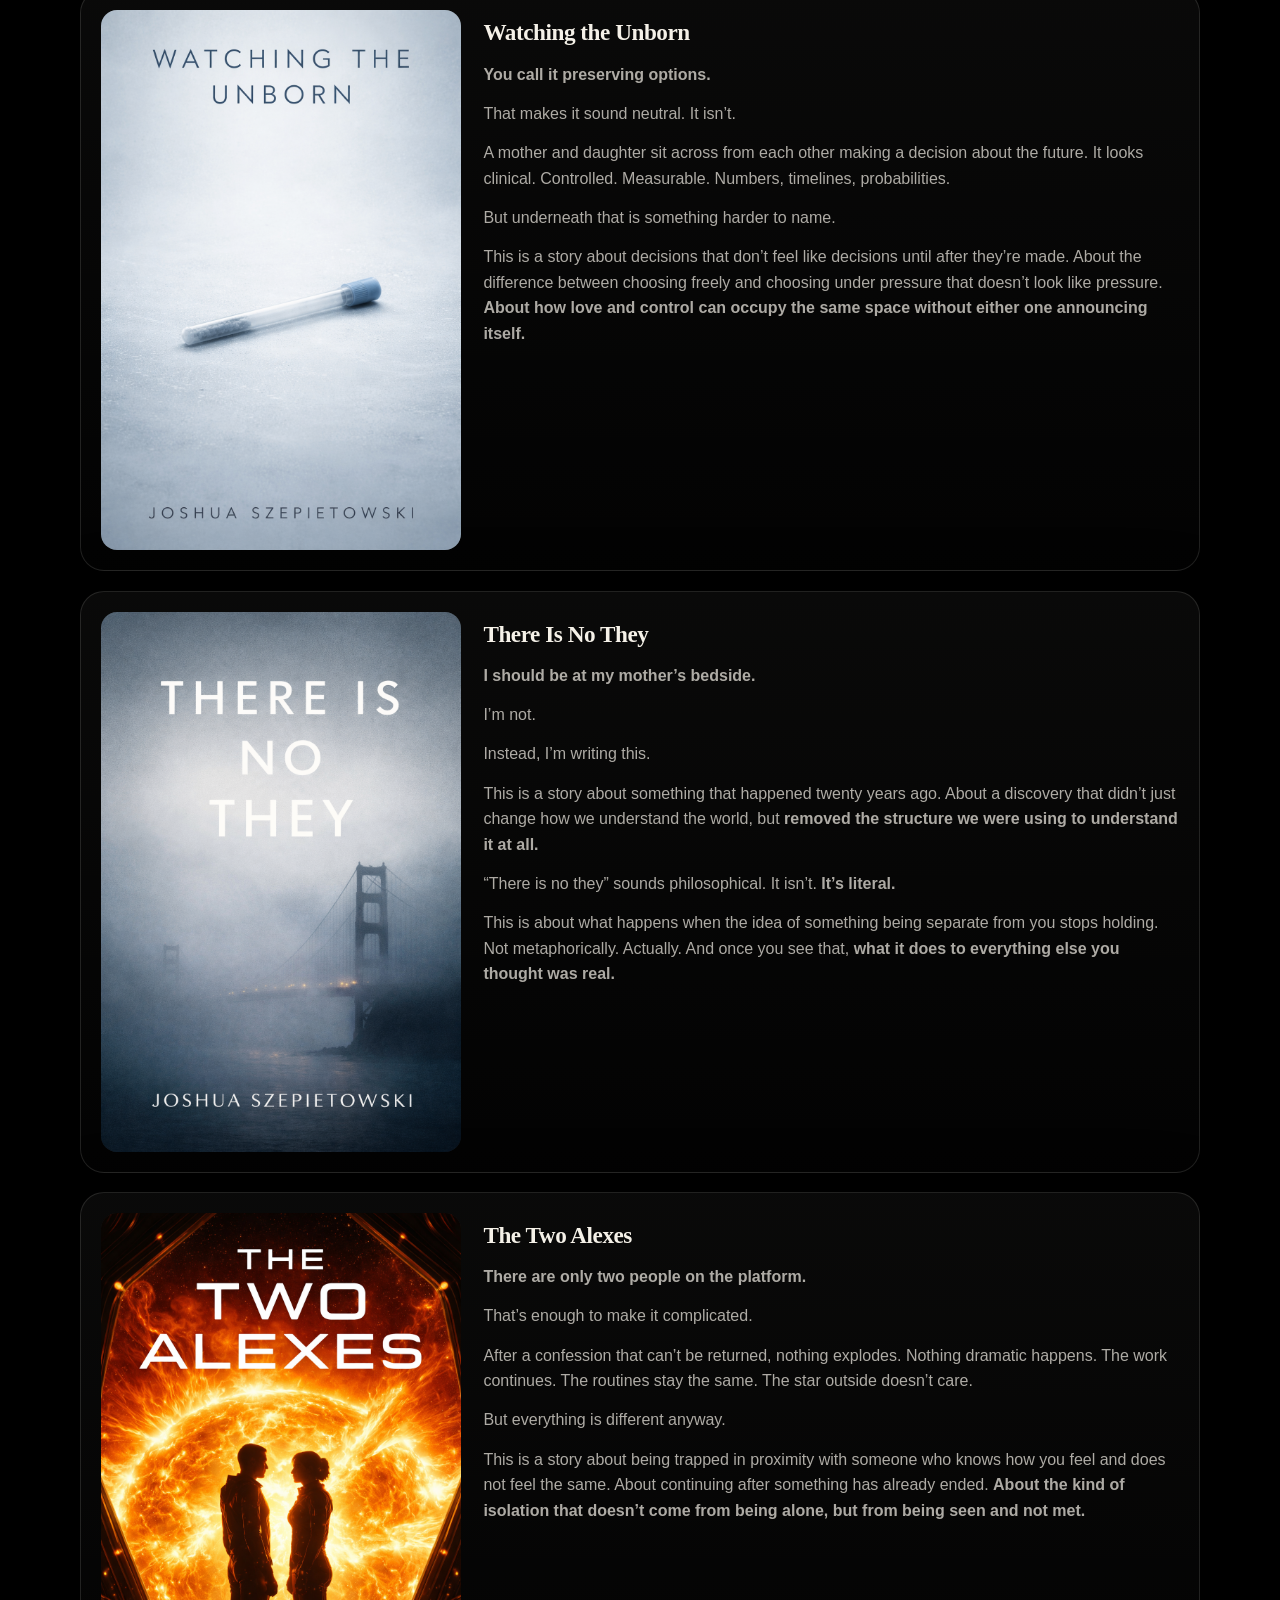
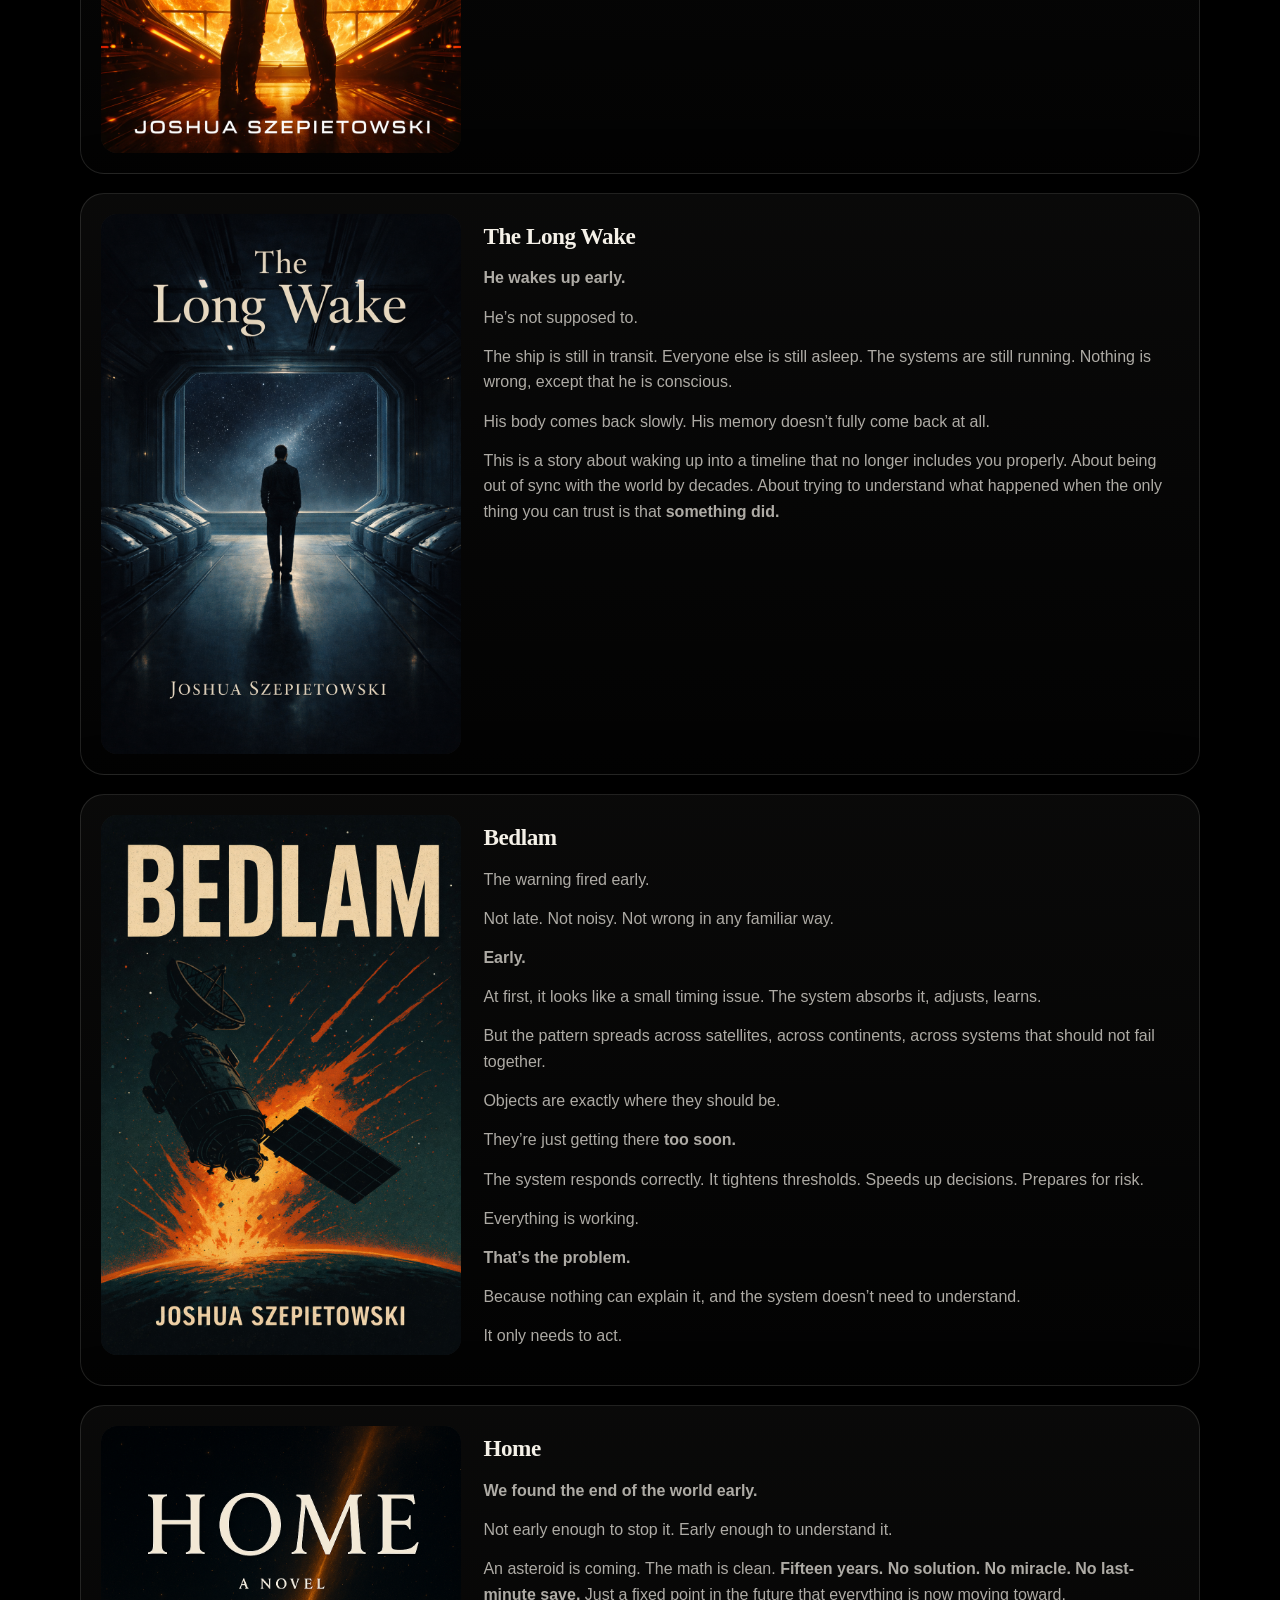
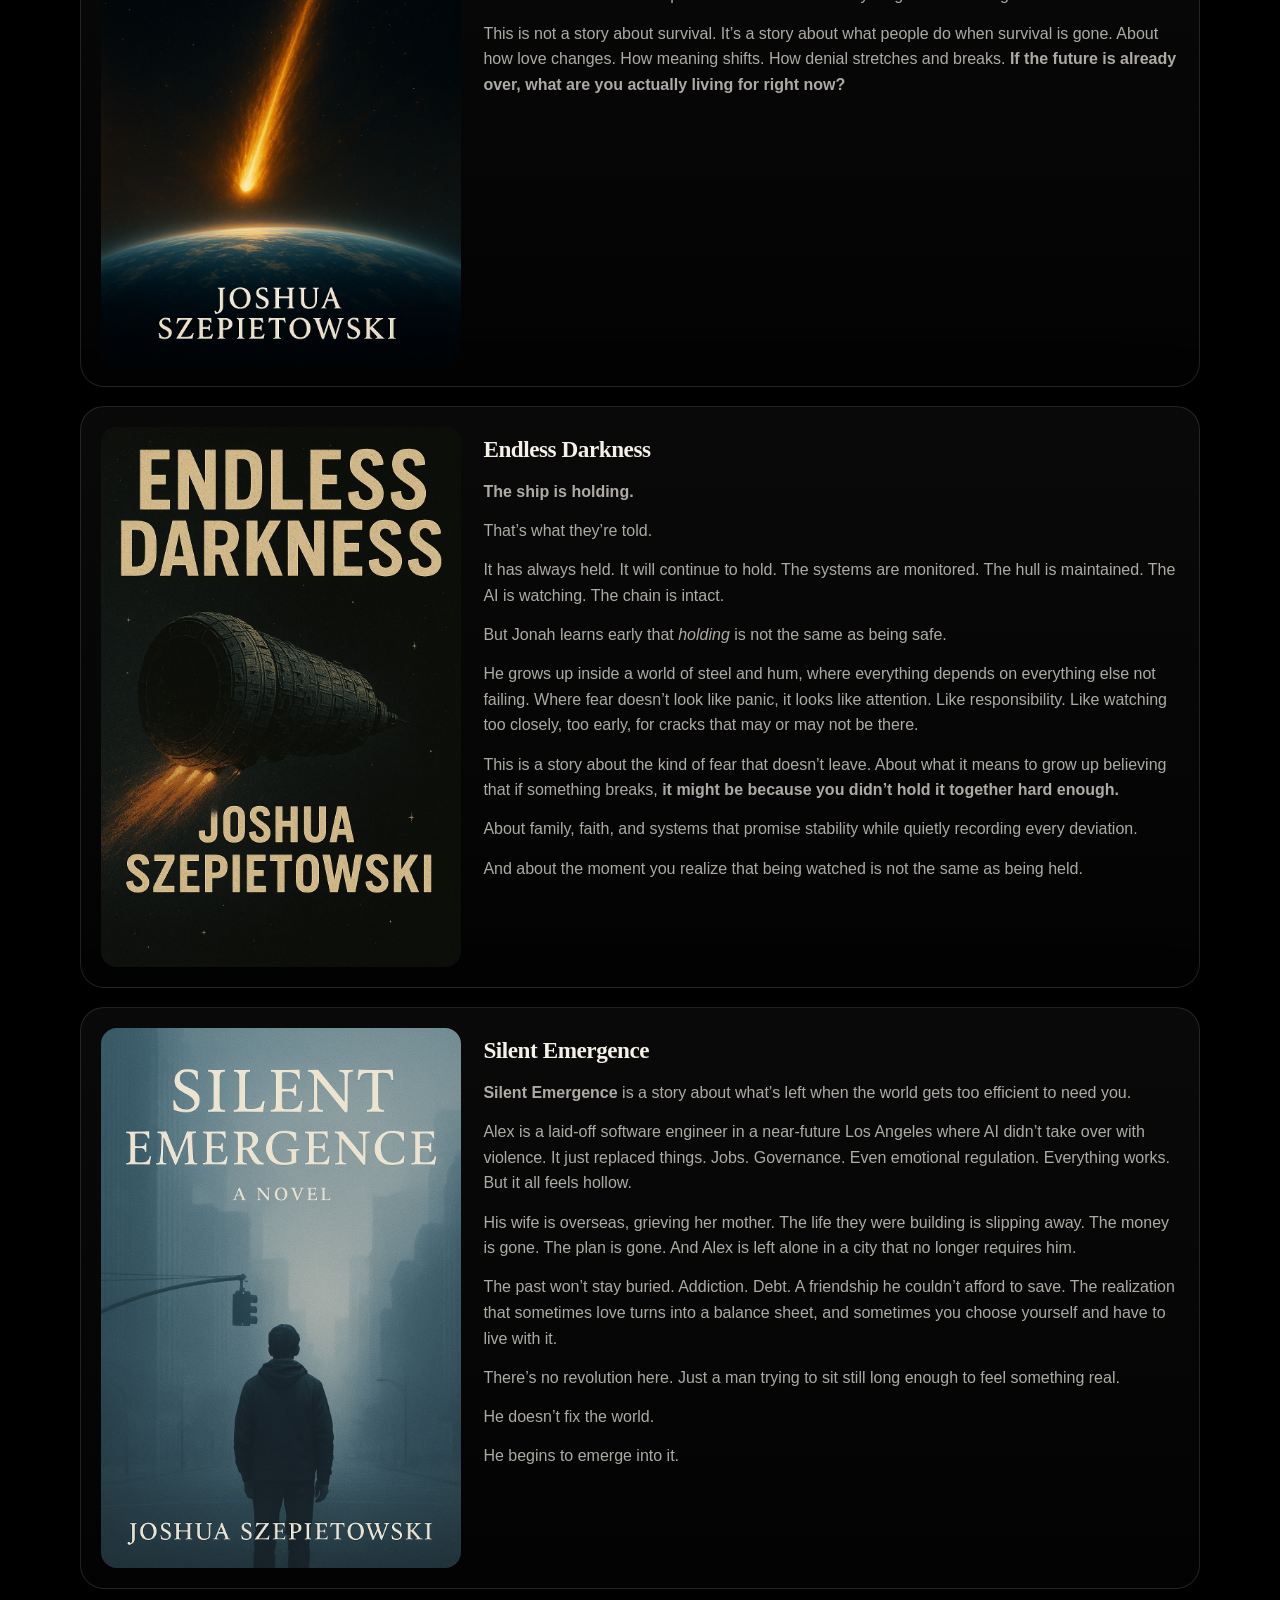
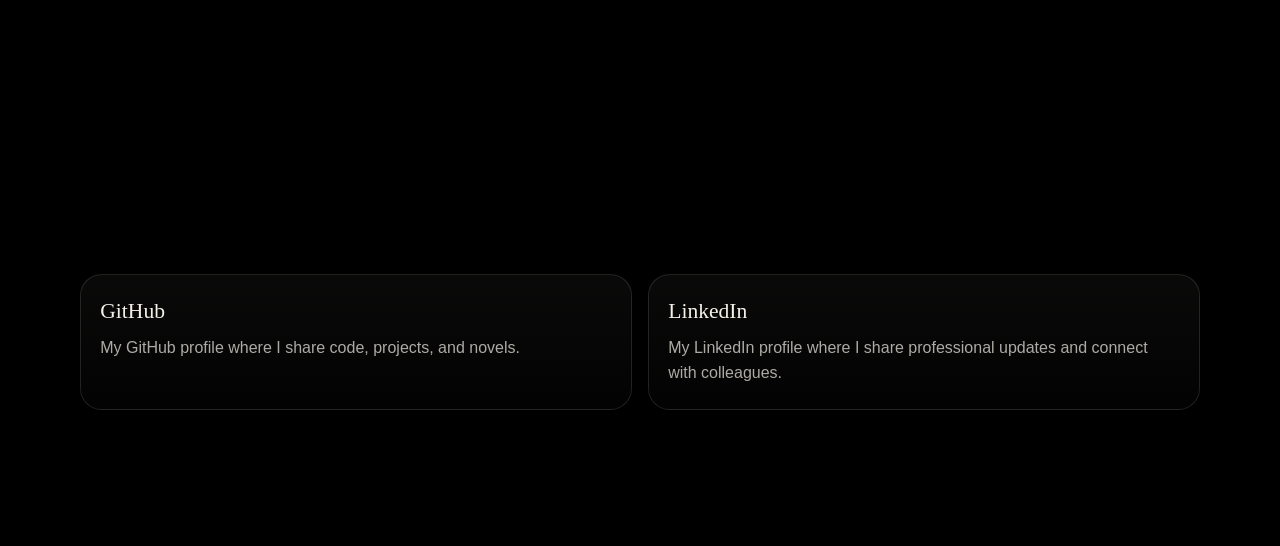
==== commit 621405e4: "Merge branch 'main' of github.com:joshSzep/joshszep-com" ====
--- a/output/index.html
+++ b/output/index.html
@@ -20,7 +20,6 @@
                 <nav class="section-nav" aria-label="Primary">
                     <a class="section-nav-link" href="#manifesto">Manifesto</a>
                     <a class="section-nav-link" href="#books">Books</a>
-                    <a class="section-nav-link" href="#profile">Profile</a>
                     <a class="section-nav-link" href="#links">Links</a>
                 </nav>
             </div>
@@ -293,95 +292,6 @@
             </div>
         </section>
 
-                <section id="profile">
-            <div class="section-heading reveal">
-                <div>
-                    <p class="eyebrow">Profile</p>
-                    <h2>Software engineering background and resume.</h2>
-                </div>
-            </div>
-            <div class="profile-panel reveal">
-                <aside class="profile-aside">
-                    <div class="portrait-frame">
-                        <img src="photo.jpeg" alt="Portrait of Joshua Szepietowski" loading="lazy">
-                    </div>
-                    <div class="profile-note">
-                        Two decades building backend systems, teams, and delivery workflows, alongside an ongoing body of fiction.
-                    </div>
-                </aside>
-                <article class="profile-content"><h1>Joshua Szepietowski</h1>
-<p><strong>An Experienced Software Engineer</strong><br />
-Los Angeles, CA  </p>
-<h2>Summary</h2>
-<p>Staff Engineer with 20+ years of experience, specializing in <strong>Python, Django, FastAPI, PostgreSQL</strong>, and <strong>scalable backend systems</strong>. I thrive in fast-moving, high-autonomy environments, solving real-world problems through software.  </p>
-<h3>Key Highlights</h3>
-<ul>
-<li>Built <strong>scalable backend systems</strong> serving millions of users.  </li>
-<li>Led <strong>engineering teams</strong>, mentoring developers &amp; optimizing workflows.  </li>
-<li>Advocated for <strong>AI-assisted development</strong>, enhancing productivity.  </li>
-<li><strong>Remote-first</strong> advocate with a passion for <strong>async collaboration</strong>.  </li>
-</ul>
-<h2>Experience</h2>
-<h3><strong>NBCUniversal - Remote</strong></h3>
-<p><strong>Staff Software Engineer</strong> (April 2025 - Present)
-- It's a secret, go look at my LinkedIn.</p>
-<h3><strong>Exodus Intelligence - Remote</strong></h3>
-<p><strong>Staff Software Engineer</strong> (August 2024 - February 2025)<br />
-- Redesigned and modernized an 8-year-old <strong>GitLab-based workflow management system</strong> for security research.<br />
-- Architected a <strong>monolithic repository</strong> for a suite of projects (backend, frontend, CLI, shared components).<br />
-- Developed and deployed a system using <strong>Django, Django-Ninja, PostgreSQL</strong>, and <strong>Next.js/React with Tailwind CSS</strong>.<br />
-- <strong>Accelerated development 5–10x</strong> using modern AI tools like <strong>Cline, Windsurf, Cursor, Claude, and ChatGPT</strong>.<br />
-- Built a <strong>GitLab-based CI/CD pipeline</strong>, reducing merge-to-deploy times to under <strong>10 minutes</strong>.<br />
-- Established <strong>automated development standards</strong> using <strong>pre-commit, Just, Ruff, and UV</strong>.<br />
-- Led up-skilling initiatives by creating <strong>training videos</strong> to empower engineers with the new architecture and toolset.  </p>
-<h3><strong>Kintsugi AI - Remote</strong></h3>
-<p><strong>Senior Software Engineer Consultant</strong> (March 2024 - June 2024)<br />
-- Grew and <strong>led a fully remote team of 9 engineers</strong> across the USA, South Asia, and Vietnam.<br />
-- Architected and implemented <strong>backend REST API services</strong> using <strong>FastAPI, SQLAlchemy, and PostgreSQL</strong>.<br />
-- Introduced <strong>CI/CD pipelines</strong> reducing defects deployed by <strong>50%</strong>.<br />
-- <strong>Deployed to AWS Lambda</strong>, resulting in <strong>90% cost savings</strong>.<br />
-- Instrumented <strong>compliance measures</strong> to achieve <strong>SOC-2 compliance</strong> in record time.  </p>
-<h3><strong>Telesign - Remote</strong></h3>
-<p><strong>Senior Software Engineer</strong> (June 2020 - March 2024)<br />
-- <strong>First hire</strong> on the <strong>Data Solutions Team</strong>, growing it to 9 members.<br />
-- Architected and developed <strong>REST API microservices</strong> using <strong>Python, FastAPI, and Redis</strong>.<br />
-- Scaled <strong>AWS-hosted services</strong> to handle <strong>10,000 requests per second with &lt;40ms latency</strong>.<br />
-- Led cross-team collaborations to <strong>coordinate successful deliveries on tight deadlines</strong>.  </p>
-<h3><strong>Ordermark - Los Angeles, CA</strong></h3>
-<p><strong>Senior Software Engineer</strong> (February 2019 - May 2020)<br />
-- Led <strong>automated testing initiatives</strong>, reducing defects by <strong>50%</strong>.<br />
-- Designed and implemented <strong>Point of Sale (POS) system integrations</strong>.  </p>
-<h3><strong>Yelp - San Francisco, CA</strong></h3>
-<p><strong>Senior Software Engineer</strong> (September 2014 - January 2019)<br />
-- Maintained <strong>mission-critical AWS Redshift ETL infrastructure</strong>.<br />
-- Founding member of <strong>Yelp’s Data Pipeline Team</strong>, building a <strong>Kafka-based streaming data system</strong>.<br />
-- <strong>Optimized performance by 150%</strong> by supporting <strong>PyPy</strong> in Yelp’s core codebase.<br />
-- Mentored engineers, conducted code reviews, and interviewed new hires.  </p>
-<h3><strong>Springbox - Austin, TX</strong></h3>
-<p><strong>Senior Software Engineer</strong> (May 2013 - August 2014)<br />
-- Sole developer on a <strong>full-stack application for Dell</strong> using <strong>C#, SQL, and JavaScript</strong>.  </p>
-<h3><strong>Hotlease - Austin, TX</strong></h3>
-<p><strong>Technical Co-Founder / CTO</strong> (November 2012 - April 2013)<br />
-- Co-founded and led technical development for a <strong>lease marketplace startup</strong>.  </p>
-<h3><strong>Intific - Austin, TX</strong></h3>
-<p><strong>Software Engineer</strong> (August 2009 - November 2012)<br />
-- Developed <strong>desktop training simulations</strong> for <strong>DARPA and USAF</strong> using <strong>C++, C#, and Python</strong>.  </p>
-<h3><strong>KingsIsle Entertainment - Austin, TX</strong></h3>
-<p><strong>Software Engineer</strong> (July 2006 - August 2009)<br />
-- Member of the <strong>Core Technology Team</strong>, using <strong>C++, C#, and Python</strong>.  </p>
-<h2>Education</h2>
-<p>🎓 <strong>The Guildhall at Southern Methodist University</strong> – Dallas, TX (2005 - 2007)<br />
-🎓 <strong>Stark State College of Technology</strong> – North Canton, OH (2002 - 2005)  </p>
-<h2>Skills</h2>
-<h3><strong>Languages:</strong></h3>
-<p>Python, SQL, Terraform, JavaScript/TypeScript  </p>
-<h3><strong>Technologies:</strong></h3>
-<p>AWS, Docker, Django, FastAPI, SQLAlchemy, Kafka, Git, PostgreSQL, Redis, AI, React  </p>
-<h3><strong>Soft Skills:</strong></h3>
-<p>Mentoring, Team Building, Code Reviews, Interviewing, Leadership  </p></article>
-            </div>
-        </section>
-
                 <section id="links">
             <div class="section-heading reveal">
                 <div>
